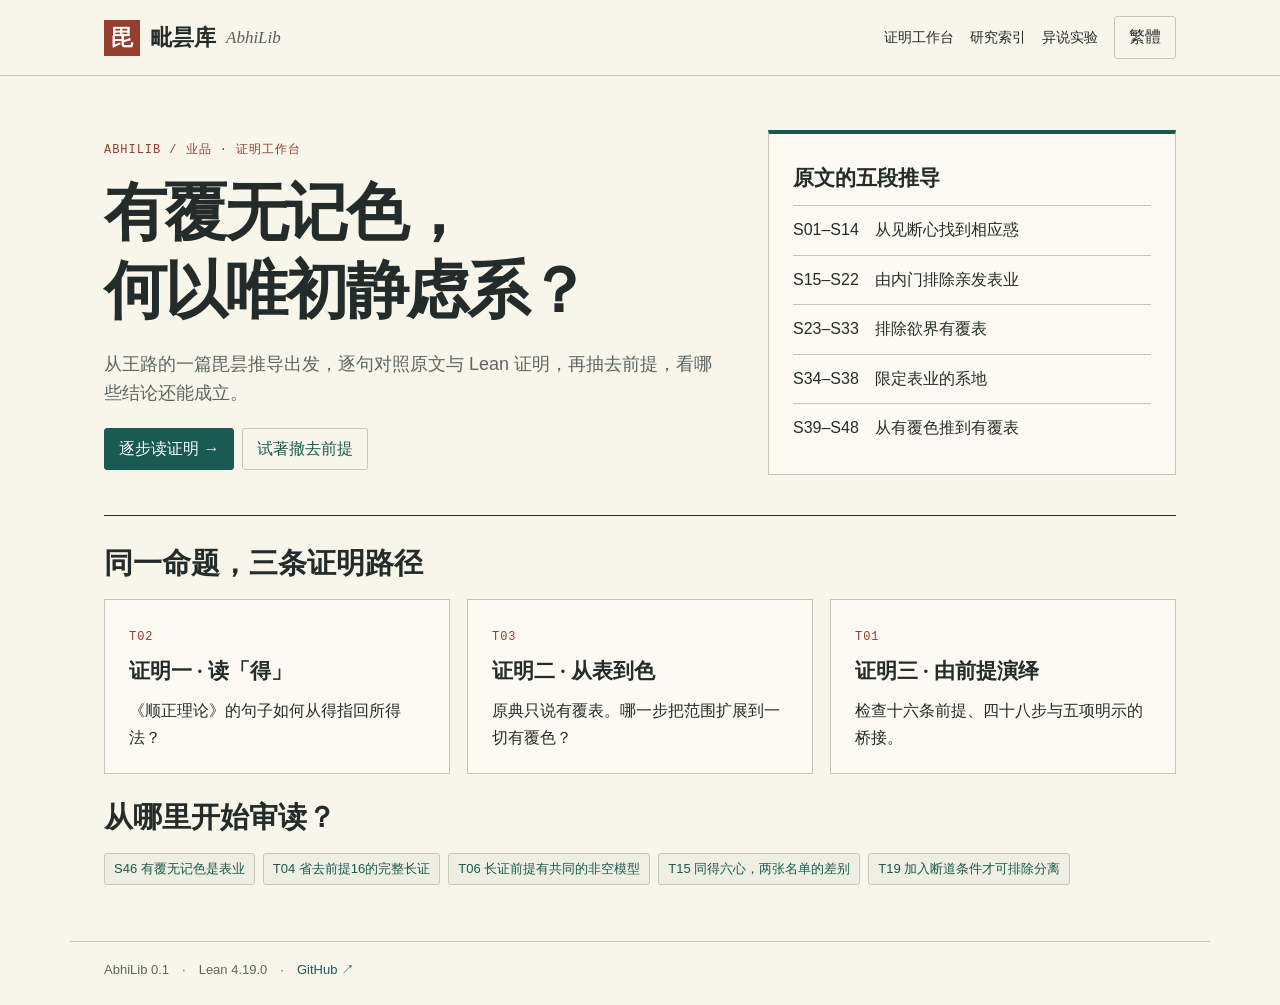
==== docs/index.html @ 660cce5f "发布毗昙库研究工作台、依赖审计与可复现的反模型实验" ====
<!DOCTYPE html><html lang="zh-Hans"><head><meta charset="utf-8"><meta name="viewport" content="width=device-width,initial-scale=1"><meta name="theme-color" content="#f9f6ed"><title>毗昙库 AbhiLib · 证明工作台</title>
<style>
:root{--paper:#f8f5eb;--ink:#242c2b;--muted:#5c6662;--line:#c8c6b9;--red:#963d2d;--teal:#195b52;--serif:"Noto Serif CJK SC","Songti SC","STSong",Georgia,serif;--sans:"Instrument Sans",-apple-system,"Noto Sans CJK SC","Microsoft YaHei",sans-serif}*{box-sizing:border-box}body{margin:0;background:var(--paper);color:var(--ink);font:16px/1.65 var(--sans)}header{border-bottom:1px solid var(--line)}.bar,main,footer{max-width:1140px;margin:auto;padding:0 34px}.bar{display:flex;align-items:center;gap:22px;min-height:75px}.brand{display:flex;align-items:center;gap:10px;font:bold 22px var(--serif);color:var(--ink)}.seal{display:grid;place-items:center;background:var(--red);color:#fff;padding:3px 7px;font-family:var(--serif)}.latin{font:italic 17px Georgia;color:#57615b}.nav{margin-left:auto;display:flex;gap:16px;align-items:center}.nav a{font-size:14px;color:var(--ink)}a{color:var(--teal);text-decoration:none}a:hover{text-decoration:underline;text-underline-offset:3px}button,select,input{font:inherit;color:var(--ink)}button,select{cursor:pointer}button,.btn{background:transparent;border:1px solid var(--line);border-radius:3px;padding:7px 14px}.btn{display:inline-block;text-decoration:none}.primary{background:var(--teal);color:white;border-color:var(--teal)}:focus-visible{outline:3px solid #b57944;outline-offset:3px}main{padding-top:38px;padding-bottom:56px;min-height:74vh}.hero{display:grid;grid-template-columns:1.2fr .8fr;gap:52px;align-items:center;padding:16px 0 40px}.kicker,.num{font:12px/1.5 ui-monospace,monospace;letter-spacing:.08em;color:var(--red)}h1,h2,h3,blockquote{font-family:var(--serif)}h1{font-size:clamp(35px,4.9vw,63px);line-height:1.23;margin:14px 0 20px;letter-spacing:-.04em}h2{font-size:29px;line-height:1.45;margin:22px 0 15px}h3{font-size:21px;line-height:1.45;margin:7px 0 12px}p{margin:10px 0 19px}.lead{font-size:18px;color:var(--muted);max-width:43em}.actions,.chips{display:flex;flex-wrap:wrap;gap:8px;align-items:center}.plate,.panel{border:1px solid var(--line);padding:22px 24px;background:#fcfaf2}.plate{border-top:4px solid var(--teal)}.plate a,.item{display:block;border-top:1px solid var(--line);padding:11px 0;color:var(--ink)}.plate small,.hint{color:var(--muted)}.band{border-top:1px solid var(--ink);padding-top:4px}.grid{display:grid;grid-template-columns:repeat(3,1fr);gap:17px}.grid .panel{display:block;color:var(--ink)}.grid .panel:hover{border-color:var(--teal)}.layout{display:grid;grid-template-columns:minmax(0,1.8fr) minmax(230px,.8fr);gap:24px}.narrow{max-width:780px}.chip{background:#eeeee2;border:1px solid var(--line);padding:4px 9px;font-size:13px;color:var(--teal);border-radius:3px}.note{border-left:3px solid var(--red);padding:8px 16px;background:#f1ebe0}.list{padding:0}.item strong{margin:0 12px 0 0}.item span{display:inline-block;min-width:55px}.ctrl{padding:9px 12px;background:#fffdf5;border:1px solid var(--line);max-width:100%;border-radius:3px}.lookup{width:min(100%,480px)}.filters{display:flex;gap:9px;flex-wrap:wrap;margin:18px 0}.option{display:block;margin:10px 0}.option input{accent-color:var(--teal);width:18px;height:18px;vertical-align:middle}pre{white-space:pre-wrap;overflow-wrap:anywhere;background:#27342e;color:#f2f0e4;padding:18px;border-radius:4px;font:13px/1.65 ui-monospace,monospace}blockquote{margin:14px 0;font-size:24px}details{margin:14px 0}summary{cursor:pointer;color:var(--teal)}.pager{display:flex;justify-content:space-between;margin-top:20px}.crumb{font-size:14px;color:var(--muted)}.result{background:#e6eee4;border-top:3px solid var(--teal);padding:17px}.bad{background:#f3e5d9;border-color:var(--red)}.scroll{max-height:61vh;overflow:auto}.rowlinks{display:grid;grid-template-columns:repeat(5,1fr);gap:5px}.rowlinks a{text-align:center;padding:3px;border:1px solid var(--line);font:13px/1.8 monospace}.rowlinks a[aria-current]{background:var(--teal);color:white}footer{padding-top:17px;padding-bottom:25px;border-top:1px solid var(--line);font-size:13px;color:var(--muted)}@media(max-width:760px){.bar,main,footer{padding-left:18px;padding-right:18px}.bar{align-items:flex-start;gap:6px;flex-direction:column;padding-top:10px;padding-bottom:8px}.nav{margin:0;width:100%;gap:13px;flex-wrap:wrap}.nav button{padding:2px 6px;font-size:13px}.hero,.layout,.grid{grid-template-columns:1fr;gap:15px}.hero{padding-top:0}.plate,.panel{padding:15px}.hero h1{font-size:40px}main{padding-top:24px}.rowlinks{grid-template-columns:repeat(8,1fr)}}
</style></head><body><header><div class="bar"><a class="brand" href="#home"><span class="seal">毘</span><span id="brand">毗昙库</span><span class="latin">AbhiLib</span></a><nav class="nav" id="nav"></nav></div></header><main id="app"></main><footer id="foot"></footer>
<script>
const DATA={"entries":{"S01":{"id":"S01","title":"所斷有二種：見所斷、修所斷。","group":"steps","refs":["P04"],"note":"模型內以斷類構造及其互斥性給出。","decl":"Article.s01","code":"theorem s01 : P04 := by intro k h; cases k \u003c;> simp_all [IsCut]","src":"https://github.com/wanglu2016/abhilib-gpt/blob/main/AbhiLib/Article.lean#L5","axioms":["propext"],"calls":[],"parameters":["P04"]},"S02":{"id":"S02","title":"唯無漏心非所斷。","group":"steps","refs":["P05"],"note":"取「非所斷心必無漏」這個方向。","decl":"Article.s02","code":"theorem s02 (p : P05 w) : P05 w := p","src":"https://github.com/wanglu2016/abhilib-gpt/blob/main/AbhiLib/Article.lean#L6","axioms":[],"calls":["P05"],"parameters":["P05"]},"S03":{"id":"S03","title":"有漏心是所斷。","group":"steps","refs":["S02"],"note":"此處有漏心以非無漏心表示。","decl":"Article.s03","code":"theorem s03 (p : P05 w) (c : w.Mind) (h : ¬ w.pureMind c) : IsCut (w.mc c) := fun e => h (s02 w p c e)","src":"https://github.com/wanglu2016/abhilib-gpt/blob/main/AbhiLib/Article.lean#L7","axioms":[],"calls":["P05","S02"],"parameters":["P05"]},"S04":{"id":"S04","title":"有漏心或見所斷，或修所斷。","group":"steps","refs":["S01","S03"],"note":"這條支線到此結束。可檢查長證終點的參數。","decl":"Article.s04","code":"theorem s04 (p : P05 w) (c : w.Mind) (h : ¬ w.pureMind c) :\n    w.mc c = .seeing ∨ w.mc c = .cultivation := s01 _ (s03 w p c h)","src":"https://github.com/wanglu2016/abhilib-gpt/blob/main/AbhiLib/Article.lean#L8","axioms":["propext"],"calls":["P05","S01","S03"],"parameters":["P05"]},"S05":{"id":"S05","title":"不染心非見所斷。","group":"steps","refs":["P06"],"note":"","decl":"Article.s05","code":"theorem s05 (p : P06 w) : P06 w := p","src":"https://github.com/wanglu2016/abhilib-gpt/blob/main/AbhiLib/Article.lean#L10","axioms":[],"calls":["P06"],"parameters":["P06"]},"S06":{"id":"S06","title":"見所斷心是染。","group":"steps","refs":["S05"],"note":"","decl":"Article.s06","code":"theorem s06 (p : P06 w) (c : w.Mind) (h : w.mc c = .seeing) : Stain (w.mn c) := by\n  by_cases s : Stain (w.mn c)\n  · exact s\n  · exact False.elim (s05 w p c s h)","src":"https://github.com/wanglu2016/abhilib-gpt/blob/main/AbhiLib/Article.lean#L11","axioms":[],"calls":["P06","S05"],"parameters":["P06"]},"S07":{"id":"S07","title":"心由相應成善染性。","group":"steps","refs":["P07"],"note":"善心與染心分別帶有相應法見證。此證用到染心的一半。","decl":"Article.s07","code":"theorem s07 (p : P07 w) : P07 w := p","src":"https://github.com/wanglu2016/abhilib-gpt/blob/main/AbhiLib/Article.lean#L15","axioms":[],"calls":["P07"],"parameters":["P07"]},"S08":{"id":"S08","title":"見所斷心與惑相應。","group":"steps","refs":["S06","S07"],"note":"","decl":"Article.s08","code":"theorem s08 (p6 : P06 w) (p7 : P07 w) (c : w.Mind) (h : w.mc c = .seeing) :\n    ∃ f, w.assoc c f ∧ w.afflicted f := (s07 w p7).1 c (s06 w p6 c h)","src":"https://github.com/wanglu2016/abhilib-gpt/blob/main/AbhiLib/Article.lean#L16","axioms":[],"calls":["P06","P07","S07","S06"],"parameters":["P06","P07"]},"S09":{"id":"S09","title":"惑是所斷。","group":"steps","refs":["P16"],"note":"","decl":"Article.s09","code":"theorem s09 (p : P16 w) : P16 w := p","src":"https://github.com/wanglu2016/abhilib-gpt/blob/main/AbhiLib/Article.lean#L18","axioms":[],"calls":["P16"],"parameters":["P16"]},"S10":{"id":"S10","title":"惑有兩種：見所斷惑、修所斷惑。","group":"steps","refs":["S01","S09"],"note":"","decl":"Article.s10","code":"theorem s10 (p : P16 w) (f : w.Factor) (a : w.afflicted f) :\n    w.fc f = .seeing ∨ w.fc f = .cultivation := s01 _ (s09 w p f a)","src":"https://github.com/wanglu2016/abhilib-gpt/blob/main/AbhiLib/Article.lean#L19","axioms":["propext"],"calls":["P16","S01","S09"],"parameters":["P16"]},"S11":{"id":"S11","title":"修所斷惑相應心是修所斷心。","group":"steps","refs":["P03"],"note":"","decl":"Article.s11","code":"theorem s11 (p : P03 w) (c : w.Mind) (f : w.Factor) (a : w.assoc c f) (h : w.fc f = .cultivation) :\n    w.mc c = .cultivation := (p c f a).2.trans h","src":"https://github.com/wanglu2016/abhilib-gpt/blob/main/AbhiLib/Article.lean#L21","axioms":[],"calls":["P03"],"parameters":["P03"]},"S12":{"id":"S12","title":"見所斷心不是修所斷心。","group":"steps","refs":["S01"],"note":"見、修在斷類中互斥。","decl":"Article.s12","code":"theorem s12 (k : Cut) (h : k = .seeing) : k ≠ .cultivation := by simp [h]","src":"https://github.com/wanglu2016/abhilib-gpt/blob/main/AbhiLib/Article.lean#L23","axioms":["propext"],"calls":[],"parameters":[]},"S13":{"id":"S13","title":"見所斷心不與修所斷惑相應。","group":"steps","refs":["S11","S12"],"note":"","decl":"Article.s13","code":"theorem s13 (p : P03 w) (c : w.Mind) (f : w.Factor) (h : w.mc c = .seeing) (r : w.fc f = .cultivation) :\n    ¬ w.assoc c f := fun a => s12 _ h (s11 w p c f a r)","src":"https://github.com/wanglu2016/abhilib-gpt/blob/main/AbhiLib/Article.lean#L24","axioms":["propext"],"calls":["P03","S12","S11"],"parameters":["P03"]},"S14":{"id":"S14","title":"見所斷心與見所斷惑相應。","group":"steps","refs":["S08","S10","S13"],"note":"另一條證明可直接用前提3將心的斷類移給第8步取得的相應惑。參見 T05。","decl":"Article.s14","code":"theorem s14 (p3 : P03 w) (p6 : P06 w) (p7 : P07 w) (p16 : P16 w) : HasSeeing w := by\n  intro c h\n  obtain ⟨f,a,o⟩ := s08 w p6 p7 c h\n  exact ⟨f,a,o,(s10 w p16 f o).resolve_right (fun r => s13 w p3 c f h r a)⟩","src":"https://github.com/wanglu2016/abhilib-gpt/blob/main/AbhiLib/Article.lean#L27","axioms":["propext"],"calls":["P03","P06","P07","P16","S08","S10","S13"],"parameters":["P03","P06","P07","P16"]},"S15":{"id":"S15","title":"見所斷惑唯內門轉。","group":"steps","refs":["P01"],"note":"","decl":"Article.s15","code":"theorem s15 (p : P01 w) : P01 w := p","src":"https://github.com/wanglu2016/abhilib-gpt/blob/main/AbhiLib/Article.lean#L31","axioms":[],"calls":["P01"],"parameters":["P01"]},"S16":{"id":"S16","title":"見所斷心與見所斷惑相應。","group":"steps","refs":["S14"],"note":"重取第14步的結果。實際傳參見長證終點 T01。","decl":"Article.s16","code":"theorem s16 (h : HasSeeing w) : HasSeeing w := h","src":"https://github.com/wanglu2016/abhilib-gpt/blob/main/AbhiLib/Article.lean#L32","axioms":[],"calls":[],"parameters":[]},"S17":{"id":"S17","title":"相應法同所緣。","group":"steps","refs":["P03"],"note":"","decl":"Article.s17","code":"theorem s17 (p : P03 w) (c : w.Mind) (f : w.Factor) (a : w.assoc c f) : w.mo c = w.fo f := (p c f a).1","src":"https://github.com/wanglu2016/abhilib-gpt/blob/main/AbhiLib/Article.lean#L33","axioms":[],"calls":["P03"],"parameters":["P03"]},"S18":{"id":"S18","title":"見所斷心唯緣內門。","group":"steps","refs":["S15","S16","S17"],"note":"透過共同所緣的門向得到心的門向。","decl":"Article.s18","code":"theorem s18 (p1 : P01 w) (p3 : P03 w) (seen : HasSeeing w) (c : w.Mind) (h : w.mc c = .seeing) :\n    w.door (w.mo c) = .inner := by\n  obtain ⟨f,a,o,cut⟩ := s16 w seen c h\n  rw [s17 w p3 c f a]; exact s15 w p1 f o cut","src":"https://github.com/wanglu2016/abhilib-gpt/blob/main/AbhiLib/Article.lean#L34","axioms":[],"calls":["P01","P03","S16","S17","S15"],"parameters":["P01","P03"]},"S19":{"id":"S19","title":"見所斷心唯內門轉。","group":"steps","refs":["S18"],"note":"內門轉在此局部模型由所緣的門向定義。","decl":"Article.s19","code":"theorem s19 (p1 : P01 w) (p3 : P03 w) (seen : HasSeeing w) (c : w.Mind) (h : w.mc c = .seeing) :\n    Inward w c := s18 w p1 p3 seen c h","src":"https://github.com/wanglu2016/abhilib-gpt/blob/main/AbhiLib/Article.lean#L38","axioms":[],"calls":["P01","P03","S18"],"parameters":["P01","P03"]},"S20":{"id":"S20","title":"唯外門轉心能發表業。","group":"steps","refs":["P08"],"note":"","decl":"Article.s20","code":"theorem s20 (p : P08 w) : P08 w := p","src":"https://github.com/wanglu2016/abhilib-gpt/blob/main/AbhiLib/Article.lean#L40","axioms":[],"calls":["P08"],"parameters":["P08"]},"S21":{"id":"S21","title":"內門轉心不能發表業。","group":"steps","refs":["S20"],"note":"","decl":"Article.s21","code":"theorem s21 (p : P08 w) (c : w.Mind) (h : Inward w c) : ¬ CanStart w c :=\n  fun a => Door.noConfusion (h.symm.trans (s20 w p c a))","src":"https://github.com/wanglu2016/abhilib-gpt/blob/main/AbhiLib/Article.lean#L41","axioms":[],"calls":["P08","S20"],"parameters":["P08"]},"S22":{"id":"S22","title":"見所斷心不能發表業。","group":"steps","refs":["S19","S21"],"note":"此處限定親發表業的轉心。《俱舍》長行亦容見所斷識作較遠因等起。","decl":"Article.s22","code":"theorem s22 (p1 : P01 w) (p3 : P03 w) (p8 : P08 w) (seen : HasSeeing w) (c : w.Mind)\n    (h : w.mc c = .seeing) : ¬ CanStart w c := s21 w p8 c (s19 w p1 p3 seen c h)","src":"https://github.com/wanglu2016/abhilib-gpt/blob/main/AbhiLib/Article.lean#L43","axioms":[],"calls":["P01","P03","P08","S21","S19"],"parameters":["P01","P03","P08"]},"S23":{"id":"S23","title":"欲界惑唯身見、邊見及彼俱癡有覆無記。","group":"steps","refs":["P09"],"note":"","decl":"Article.s23","code":"theorem s23 (p : P09 w) : P09 w := p","src":"https://github.com/wanglu2016/abhilib-gpt/blob/main/AbhiLib/Article.lean#L45","axioms":[],"calls":["P09"],"parameters":["P09"]},"S24":{"id":"S24","title":"欲界有覆無記心或身見相應，或邊見相應。","group":"steps","refs":["S07","S23"],"note":"從心移到相應惑使用 B01。「彼俱癡」保留與二見同聚的見證。","decl":"Article.s24","code":"theorem s24 (p7 : P07 w) (p9 : P09 w) (b : B01 w) (c : w.Mind) (d : w.mg c = .desire)\n    (n : w.mn c = .covered) : WithView w c := by\n  obtain ⟨f,a,o⟩ := (s07 w p7).1 c (Or.inr n)\n  obtain ⟨fg,fn⟩ := b c f a o\n  rcases s23 w p9 f o (fg.trans d) (fn.trans n) with view | ignorance\n  · exact ⟨f,a,view⟩\n  · exact ignorance.2 c a","src":"https://github.com/wanglu2016/abhilib-gpt/blob/main/AbhiLib/Article.lean#L46","axioms":[],"calls":["P07","P09","B01","S07","S23"],"parameters":["P07","P09","B01"]},"S25":{"id":"S25","title":"身見、邊見皆見所斷。","group":"steps","refs":["P02"],"note":"","decl":"Article.s25","code":"theorem s25 (p : P02 w) (f : w.Factor) (h : TwoViews (w.kind f)) : w.fc f = .seeing := p f (Or.inl h)","src":"https://github.com/wanglu2016/abhilib-gpt/blob/main/AbhiLib/Article.lean#L53","axioms":[],"calls":["P02"],"parameters":["P02"]},"S26":{"id":"S26","title":"欲界有覆無記心是見所斷。","group":"steps","refs":["S24","S25"],"note":"從見的斷類轉回心，還用到 P03 的同所斷。","decl":"Article.s26","code":"theorem s26 (p2 : P02 w) (p3 : P03 w) (p7 : P07 w) (p9 : P09 w) (b : B01 w)\n    (c : w.Mind) (d : w.mg c = .desire) (n : w.mn c = .covered) : w.mc c = .seeing := by\n  obtain ⟨f,a,view⟩ := s24 w p7 p9 b c d n\n  exact (p3 c f a).2.trans (s25 w p2 f view)","src":"https://github.com/wanglu2016/abhilib-gpt/blob/main/AbhiLib/Article.lean#L54","axioms":[],"calls":["P02","P03","P07","P09","B01","S24","S25"],"parameters":["P02","P03","P07","P09","B01"]},"S27":{"id":"S27","title":"欲界有覆無記心不能發表業。","group":"steps","refs":["S22","S26"],"note":"","decl":"Article.s27","code":"theorem s27 (seen : ∀ c, w.mg c = .desire → w.mn c = .covered → w.mc c = .seeing)\n    (block : ∀ c, w.mc c = .seeing → ¬ CanStart w c) : Block w := fun c d n => block c (seen c d n)","src":"https://github.com/wanglu2016/abhilib-gpt/blob/main/AbhiLib/Article.lean#L59","axioms":[],"calls":[],"parameters":[]},"S28":{"id":"S28","title":"欲界表業不是有覆無記心所發。","group":"steps","refs":["S27"],"note":"從表業之地回到親發心之地，使用 B03。","decl":"Article.s28","code":"theorem s28 (block : Block w) (b : B03 w) (x : Rupa) (m : Manifest x) (d : x.ground = .desire)\n    (c : w.Mind) (n : w.mn c = .covered) : ¬ w.starts c x :=\n  fun h => block c ((b c x m h).trans d) n ⟨x,m,h⟩","src":"https://github.com/wanglu2016/abhilib-gpt/blob/main/AbhiLib/Article.lean#L61","axioms":[],"calls":["B03"],"parameters":["B03"]},"S29":{"id":"S29","title":"色由等起成善染性。","group":"steps","refs":["P10"],"note":"","decl":"Article.s29","code":"theorem s29 (p : P10 w) (x : Rupa) (a : w.admitted x) (n : GoodOrStained x.nature) : Dyed w x := (p x a n).1","src":"https://github.com/wanglu2016/abhilib-gpt/blob/main/AbhiLib/Article.lean#L64","axioms":[],"calls":["P10"],"parameters":["P10"]},"S30":{"id":"S30","title":"表業是色。","group":"steps","refs":["P11"],"note":"表色是色法的一個子類型。Lean 將此步編為有類型的投影。","decl":"Article.s30","code":"def s30 (x : {r : Rupa // Manifest r}) : Rupa := x.val","src":"https://github.com/wanglu2016/abhilib-gpt/blob/main/AbhiLib/Article.lean#L65","axioms":[],"calls":[],"parameters":[]},"S31":{"id":"S31","title":"表業由等起成善染性。","group":"steps","refs":["S29","S30"],"note":"","decl":"Article.s31","code":"theorem s31 (p : P10 w) (x : {r : Rupa // Manifest r}) (a : w.admitted x.val)\n    (n : GoodOrStained x.val.nature) : Dyed w x.val := s29 w p (s30 x) a n","src":"https://github.com/wanglu2016/abhilib-gpt/blob/main/AbhiLib/Article.lean#L66","axioms":[],"calls":["P10","S29","S30"],"parameters":["P10"]},"S32":{"id":"S32","title":"欲界表業不是有覆無記。","group":"steps","refs":["S28","S31"],"note":"僅知同為染，仍有不善與有覆兩種可能。B02 補足親發心與表業的細分性。","decl":"Article.s32","code":"theorem s32 (block : Block w) (b2 : B02 w) (b3 : B03 w) (p : P10 w) (x : Rupa)\n    (a : w.admitted x) (m : Manifest x) (d : x.ground = .desire) : ¬ Covered x := by\n  intro cov\n  obtain ⟨c,h,agree⟩ := s31 w p ⟨x,m⟩ a (Or.inr (Or.inr cov))\n  rcases agree with good | stained\n  · exact Nature.noConfusion (good.1.symm.trans cov)\n  · exact s28 w block b3 x m d c (b2 c x m h cov stained.2) h","src":"https://github.com/wanglu2016/abhilib-gpt/blob/main/AbhiLib/Article.lean#L68","axioms":[],"calls":["B02","B03","P10","S31","S28"],"parameters":["B02","B03","P10"]},"S33":{"id":"S33","title":"欲界沒有有覆無記表業。","group":"steps","refs":["S32"],"note":"","decl":"Article.s33","code":"theorem s33 (block : Block w) (b2 : B02 w) (b3 : B03 w) (p : P10 w) (x : Rupa)\n    (a : w.admitted x) (m : Manifest x) (cov : Covered x) : x.ground ≠ .desire :=\n  fun d => s32 w block b2 b3 p x a m d cov","src":"https://github.com/wanglu2016/abhilib-gpt/blob/main/AbhiLib/Article.lean#L75","axioms":[],"calls":["B02","B03","P10","S32"],"parameters":["B02","B03","P10"]},"S34":{"id":"S34","title":"唯有伺心能發表業。","group":"steps","refs":["P08","P12"],"note":"","decl":"Article.s34","code":"theorem s34 (p8 : P08 w) (p12 : P12 w) (c : w.Mind) (a : CanStart w c) : w.vicara c := p12 c (p8 c a)","src":"https://github.com/wanglu2016/abhilib-gpt/blob/main/AbhiLib/Article.lean#L78","axioms":[],"calls":["P08","P12"],"parameters":["P08","P12"]},"S35":{"id":"S35","title":"第二靜慮以上都無尋、伺。","group":"steps","refs":["P13"],"note":"","decl":"Article.s35","code":"theorem s35 (p : P13 w) : P13 w := p","src":"https://github.com/wanglu2016/abhilib-gpt/blob/main/AbhiLib/Article.lean#L79","axioms":[],"calls":["P13"],"parameters":["P13"]},"S36":{"id":"S36","title":"第二靜慮以上都無表業。","group":"steps","refs":["S34","S35"],"note":"由心及表要用 B03 同地、B04 有直接發心。","decl":"Article.s36","code":"theorem s36 (p8 : P08 w) (p12 : P12 w) (p13 : P13 w) (b3 : B03 w) (b4 : B04 w)\n    (x : Rupa) (a : w.admitted x) (upper : AboveFirst x.ground) : ¬ Manifest x := by\n  intro m\n  obtain ⟨c,h⟩ := b4 x a m\n  have loc := b3 c x m h\n  exact (s35 w p13 c (loc.symm ▸ upper)).2 (s34 w p8 p12 c ⟨x,m,h⟩)","src":"https://github.com/wanglu2016/abhilib-gpt/blob/main/AbhiLib/Article.lean#L80","axioms":[],"calls":["P08","P12","P13","B03","B04","S35","S34"],"parameters":["P08","P12","P13","B03","B04"]},"S37":{"id":"S37","title":"表業唯欲界、初靜慮繫。","group":"steps","refs":["S36"],"note":"地的分類留有「不繫」；此處用 B05 排除。","decl":"Article.s37","code":"theorem s37 (x : Rupa) (noUpper : AboveFirst x.ground → ¬ Manifest x) (bound : B05 w)\n    (a : w.admitted x) (m : Manifest x) : Low x.ground := by\n  by_cases l : Low x.ground\n  · exact l\n  · exact False.elim (noUpper ⟨l,bound x a m⟩ m)","src":"https://github.com/wanglu2016/abhilib-gpt/blob/main/AbhiLib/Article.lean#L86","axioms":[],"calls":["B05"],"parameters":["B05"]},"S38":{"id":"S38","title":"有覆無記表業唯初靜慮繫。","group":"steps","refs":["S33","S37"],"note":"Lean 抽出排除欲界這一步。其「有覆」與「表」條件由組合定理 assemble 傳入。","decl":"Article.s38","code":"theorem s38 (x : Rupa) (noDesire : x.ground ≠ .desire) (l : Low x.ground) : x.ground = .first :=\n  l.resolve_left noDesire","src":"https://github.com/wanglu2016/abhilib-gpt/blob/main/AbhiLib/Article.lean#L91","axioms":[],"calls":[],"parameters":[]},"S39":{"id":"S39","title":"染色是由等起而成。","group":"steps","refs":["P10"],"note":"","decl":"Article.s39","code":"theorem s39 (p : P10 w) (x : Rupa) (a : w.admitted x) (s : Stain x.nature) : Dyed w x := (p x a (Or.inr s)).1","src":"https://github.com/wanglu2016/abhilib-gpt/blob/main/AbhiLib/Article.lean#L93","axioms":[],"calls":["P10"],"parameters":["P10"]},"S40":{"id":"S40","title":"有覆無記是染。","group":"steps","refs":["P14"],"note":"","decl":"Article.s40","code":"theorem s40 (x : Rupa) (c : Covered x) : Stain x.nature := Or.inr c","src":"https://github.com/wanglu2016/abhilib-gpt/blob/main/AbhiLib/Article.lean#L94","axioms":[],"calls":[],"parameters":[]},"S41":{"id":"S41","title":"有覆無記色是由等起而成。","group":"steps","refs":["S39","S40"],"note":"原文演示的支線，長證終點另由第45步收束。","decl":"Article.s41","code":"theorem s41 (p : P10 w) (x : Rupa) (a : w.admitted x) (c : Covered x) : Dyed w x := s39 w p x a (s40 x c)","src":"https://github.com/wanglu2016/abhilib-gpt/blob/main/AbhiLib/Article.lean#L95","axioms":[],"calls":["P10","S39","S40"],"parameters":["P10"]},"S42":{"id":"S42","title":"無表色沒有無記性。","group":"steps","refs":["P15"],"note":"","decl":"Article.s42","code":"theorem s42 (p : P15 w) (x : Rupa) (a : w.admitted x) (u : x.form = .unmanifest) : ¬ Neutral x.nature := p x a u","src":"https://github.com/wanglu2016/abhilib-gpt/blob/main/AbhiLib/Article.lean#L96","axioms":[],"calls":["P15"],"parameters":["P15"]},"S43":{"id":"S43","title":"有覆無記色不是無表色。","group":"steps","refs":["S42"],"note":"","decl":"Article.s43","code":"theorem s43 (p : P15 w) (x : Rupa) (a : w.admitted x) (c : Covered x) : x.form ≠ .unmanifest :=\n  fun u => s42 w p x a u (Or.inl c)","src":"https://github.com/wanglu2016/abhilib-gpt/blob/main/AbhiLib/Article.lean#L97","axioms":[],"calls":["P15","S42"],"parameters":["P15"]},"S44":{"id":"S44","title":"色中唯業有善染性。","group":"steps","refs":["P10"],"note":"","decl":"Article.s44","code":"theorem s44 (p : P10 w) (x : Rupa) (a : w.admitted x) (n : GoodOrStained x.nature) : ColorKarma x := (p x a n).2","src":"https://github.com/wanglu2016/abhilib-gpt/blob/main/AbhiLib/Article.lean#L99","axioms":[],"calls":["P10"],"parameters":["P10"]},"S45":{"id":"S45","title":"有覆無記色是業。","group":"steps","refs":["P14","S44"],"note":"","decl":"Article.s45","code":"theorem s45 (p : P10 w) (x : Rupa) (a : w.admitted x) (c : Covered x) : ColorKarma x :=\n  s44 w p x a (Or.inr (s40 x c))","src":"https://github.com/wanglu2016/abhilib-gpt/blob/main/AbhiLib/Article.lean#L100","axioms":[],"calls":["P10","S44","S40"],"parameters":["P10"]},"S46":{"id":"S46","title":"有覆無記色是表業。","group":"steps","refs":["P11","S43"],"note":"此處還須第45步。先確定所論色是業，第11前提的二分才適用。","decl":"Article.s46","code":"theorem s46 (x : Rupa) (k : ColorKarma x) (h : x.form ≠ .unmanifest) : Manifest x := k.resolve_right h","src":"https://github.com/wanglu2016/abhilib-gpt/blob/main/AbhiLib/Article.lean#L102","axioms":[],"calls":[],"parameters":[]},"S47":{"id":"S47","title":"有覆無記色是有覆無記表業。","group":"steps","refs":["S46"],"note":"","decl":"Article.s47","code":"theorem s47 (x : Rupa) (c : Covered x) (m : Manifest x) : Covered x ∧ Manifest x := ⟨c,m⟩","src":"https://github.com/wanglu2016/abhilib-gpt/blob/main/AbhiLib/Article.lean#L103","axioms":[],"calls":[],"parameters":[]},"S48":{"id":"S48","title":"有覆無記色唯初靜慮繫。","group":"steps","refs":["S38","S47"],"note":"全稱範圍命題。存在見證在 T06 另行給出。","decl":"Article.s48","code":"theorem s48 (x : Rupa) (h : Covered x → Manifest x → x.ground = .first)\n    (cm : Covered x ∧ Manifest x) : x.ground = .first := h cm.1 cm.2","src":"https://github.com/wanglu2016/abhilib-gpt/blob/main/AbhiLib/Article.lean#L104","axioms":[],"calls":[],"parameters":[]},"P01":{"id":"P01","title":"見所斷惑唯內門轉。","group":"premises","decl":"P01","verse":"見斷識唯轉","refs":["R10"],"code":"def P01 := ∀ f, w.afflicted f → w.fc f = .seeing → w.door (w.fo f) = .inner","src":"https://github.com/wanglu2016/abhilib-gpt/blob/main/AbhiLib/Core.lean#L62","axioms":[],"calls":[],"parameters":[]},"P02":{"id":"P02","title":"身見、邊見、邪見、見取、戒禁取唯見所斷。","group":"premises","decl":"P02","verse":"六由見異十／欲見苦等斷","refs":["R10"],"code":"def P02 := ∀ f, FiveViews (w.kind f) → w.fc f = .seeing","src":"https://github.com/wanglu2016/abhilib-gpt/blob/main/AbhiLib/Core.lean#L63","axioms":[],"calls":[],"parameters":[]},"P03":{"id":"P03","title":"相應法同所緣、同所斷非所斷。","group":"premises","decl":"P03","verse":"相應義有五／由時果善等／心心所同依","refs":["R10"],"code":"def P03 := ∀ c f, w.assoc c f → w.mo c = w.fo f ∧ w.mc c = w.fc f","src":"https://github.com/wanglu2016/abhilib-gpt/blob/main/AbhiLib/Core.lean#L64","axioms":[],"calls":[],"parameters":[]},"P04":{"id":"P04","title":"所斷有二種：見所斷、修所斷。","group":"premises","decl":"P04","verse":"餘通見修斷","refs":["R10"],"code":"def P04 := ∀ k : Cut, IsCut k → k = .seeing ∨ k = .cultivation","src":"https://github.com/wanglu2016/abhilib-gpt/blob/main/AbhiLib/Core.lean#L65","axioms":[],"calls":[],"parameters":[]},"P05":{"id":"P05","title":"唯無漏心非所斷。","group":"premises","decl":"P05","verse":"後三界通三／無攝有違故","refs":["R10"],"code":"def P05 := ∀ c, w.mc c = .neither → w.pureMind c","src":"https://github.com/wanglu2016/abhilib-gpt/blob/main/AbhiLib/Core.lean#L66","axioms":[],"calls":[],"parameters":[]},"P06":{"id":"P06","title":"不染心非見所斷。","group":"premises","decl":"P06","verse":"不染非六生","refs":["R10"],"code":"def P06 := ∀ c, ¬ Stain (w.mn c) → w.mc c ≠ .seeing","src":"https://github.com/wanglu2016/abhilib-gpt/blob/main/AbhiLib/Core.lean#L67","axioms":[],"calls":[],"parameters":[]},"P07":{"id":"P07","title":"心由相應成善染性。","group":"premises","decl":"P07","verse":"相應彼相應","refs":["R10"],"code":"def P07 := (∀ c, Stain (w.mn c) → ∃ f, w.assoc c f ∧ w.afflicted f) ∧\n  (∀ c, w.mn c = .good → ∃ f, w.assoc c f ∧ w.fnat f = .good)","src":"https://github.com/wanglu2016/abhilib-gpt/blob/main/AbhiLib/Core.lean#L68","axioms":[],"calls":[],"parameters":[]},"P08":{"id":"P08","title":"唯外門轉心能發表業。","group":"premises","decl":"P08","verse":"五識唯尋伺","refs":["R10"],"code":"def P08 := ∀ c, CanStart w c → Outward w c","src":"https://github.com/wanglu2016/abhilib-gpt/blob/main/AbhiLib/Core.lean#L70","axioms":[],"calls":[],"parameters":[]},"P09":{"id":"P09","title":"欲界惑唯身見、邊見及彼俱癡是有覆無記性。","group":"premises","decl":"P09","verse":"及欲身邊見","refs":["R10"],"code":"def P09 := ∀ f, w.afflicted f → w.fg f = .desire → w.fnat f = .covered →\n  TwoViews (w.kind f) ∨ WithIgnorance w f","src":"https://github.com/wanglu2016/abhilib-gpt/blob/main/AbhiLib/Core.lean#L71","axioms":[],"calls":[],"parameters":[]},"P10":{"id":"P10","title":"色由等起成善染性，所成善染色是業。","group":"premises","decl":"P10","verse":"此除色聲八／等起色業等","refs":["R10"],"code":"def P10 := ∀ x, w.admitted x → GoodOrStained x.nature → Dyed w x ∧ ColorKarma x","src":"https://github.com/wanglu2016/abhilib-gpt/blob/main/AbhiLib/Core.lean#L73","axioms":[],"calls":[],"parameters":[]},"P11":{"id":"P11","title":"色業分為表、無表二種；表業是表色、無表業是無表色。","group":"premises","decl":"P11","verse":"俱表無表性／五境及無表","refs":["R10"],"code":"def P11 := ∀ x, ColorKarma x ↔ Manifest x ∨ x.form = .unmanifest","src":"https://github.com/wanglu2016/abhilib-gpt/blob/main/AbhiLib/Core.lean#L74","axioms":[],"calls":[],"parameters":[]},"P12":{"id":"P12","title":"外門轉心必有伺。","group":"premises","decl":"P12","verse":"表唯有伺二","refs":["R10"],"code":"def P12 := ∀ c, Outward w c → w.vicara c","src":"https://github.com/wanglu2016/abhilib-gpt/blob/main/AbhiLib/Core.lean#L75","axioms":[],"calls":[],"parameters":[]},"P13":{"id":"P13","title":"二定以上都無尋、伺。","group":"premises","decl":"P13","verse":"上兼除伺等／中唯伺上無","refs":["R10"],"code":"def P13 := ∀ c, AboveFirst (w.mg c) → ¬ w.vitarka c ∧ ¬ w.vicara c","src":"https://github.com/wanglu2016/abhilib-gpt/blob/main/AbhiLib/Core.lean#L76","axioms":[],"calls":[],"parameters":[]},"P14":{"id":"P14","title":"不善、有覆無記是染。","group":"premises","decl":"P14","verse":"善惡覆無覆／染有罪覆劣","refs":["R10"],"code":"def P14 := ∀ n : Nature, n = .bad ∨ n = .covered → Stain n","src":"https://github.com/wanglu2016/abhilib-gpt/blob/main/AbhiLib/Core.lean#L77","axioms":[],"calls":[],"parameters":[]},"P15":{"id":"P15","title":"無表色是有記性。","group":"premises","decl":"P15","verse":"隨流淨不淨／無表記餘三","refs":["R10"],"code":"def P15 := ∀ x, w.admitted x → x.form = .unmanifest → ¬ Neutral x.nature","src":"https://github.com/wanglu2016/abhilib-gpt/blob/main/AbhiLib/Core.lean#L78","axioms":[],"calls":[],"parameters":[]},"P16":{"id":"P16","title":"惑是所斷。","group":"premises","decl":"P16","verse":"忍所害隨眠／已說煩惱斷","refs":["R10"],"code":"def P16 := ∀ f, w.afflicted f → IsCut (w.fc f)","src":"https://github.com/wanglu2016/abhilib-gpt/blob/main/AbhiLib/Core.lean#L79","axioms":[],"calls":[],"parameters":[]},"B01":{"id":"B01","title":"相應惑與心同繫地、同四分性。","group":"bridges","decl":"B01","refs":["S24"],"code":"def B01 := ∀ c f, w.assoc c f → w.afflicted f → w.fg f = w.mg c ∧ w.fnat f = w.mn c","src":"https://github.com/wanglu2016/abhilib-gpt/blob/main/AbhiLib/Core.lean#L82","axioms":[],"calls":[],"parameters":[]},"B02":{"id":"B02","title":"親發有覆表的染心具有有覆無記性。","group":"bridges","decl":"B02","refs":["S32"],"code":"def B02 := ∀ c x, Manifest x → w.starts c x → Covered x → Stain (w.mn c) → w.mn c = .covered","src":"https://github.com/wanglu2016/abhilib-gpt/blob/main/AbhiLib/Core.lean#L84","axioms":[],"calls":[],"parameters":[]},"B03":{"id":"B03","title":"表業與親發該表的心同繫地。","group":"bridges","decl":"B03","refs":["S28","S36"],"code":"def B03 := ∀ c x, Manifest x → w.starts c x → w.mg c = x.ground","src":"https://github.com/wanglu2016/abhilib-gpt/blob/main/AbhiLib/Core.lean#L86","axioms":[],"calls":[],"parameters":[]},"B04":{"id":"B04","title":"每一容許的表業都有直接發心。","group":"bridges","decl":"B04","refs":["S36"],"code":"def B04 := ∀ x, w.admitted x → Manifest x → ∃ c, w.starts c x","src":"https://github.com/wanglu2016/abhilib-gpt/blob/main/AbhiLib/Core.lean#L88","axioms":[],"calls":[],"parameters":[]},"B05":{"id":"B05","title":"表業皆有繫地，排除不繫。","group":"bridges","decl":"B05","refs":["S37"],"code":"def B05 := ∀ x, w.admitted x → Manifest x → x.ground ≠ .unbound","src":"https://github.com/wanglu2016/abhilib-gpt/blob/main/AbhiLib/Core.lean#L90","axioms":[],"calls":[],"parameters":[]},"T01":{"id":"T01","title":"有覆無記色唯初靜慮繫","group":"entries","decl":"Article.articleOnlyFirst","note":"依文章五段接合。P04、P11、P14 由分類定義承擔，P05 只進入第2至4步支線。參數中保留十二個原文前提和五項橋接。","refs":["R01","R02","R03"],"code":"theorem articleOnlyFirst (p1 : P01 w) (p2 : P02 w) (p3 : P03 w) (p6 : P06 w) (p7 : P07 w)\n    (p8 : P08 w) (p9 : P09 w) (p10 : P10 w) (p12 : P12 w) (p13 : P13 w) (p15 : P15 w)\n    (p16 : P16 w) (b1 : B01 w) (b2 : B02 w) (b3 : B03 w) (b4 : B04 w) (b5 : B05 w)\n    (x : Rupa) (a : w.admitted x) (c : Covered x) : x.ground = .first :=\n  assemble w p1 p2 p3 p7 p8 p9 p10 p12 p13 p15 b1 b2 b3 b4 b5 (s14 w p3 p6 p7 p16) x a c","src":"https://github.com/wanglu2016/abhilib-gpt/blob/main/AbhiLib/Article.lean#L117","axioms":["propext"],"calls":["P01","P02","P03","P06","P07","P08","P09","P10","P12","P13","P15","P16","B01","B02","B03","B04","B05","T24","S14"],"parameters":["P01","P02","P03","P06","P07","P08","P09","P10","P12","P13","P15","P16","B01","B02","B03","B04","B05"]},"T02":{"id":"T02","title":"從「得」到所得法","group":"entries","decl":"Experiments.viaAcquisition","note":"《正理》卷十二直接提到初靜慮染身語表業之得。模型分開記錄每一得的所得法、每一所論色有相應得，以及對文句的逐物解讀。","refs":["R01"],"code":"theorem viaAcquisition {Acq : Type} (obtained : Acq → Rupa) (x : Rupa)\n    (has : Covered x → ∃ d, obtained d = x)\n    (reading : ∀ d, Covered (obtained d) → (obtained d).ground = .first)\n    (c : Covered x) : x.ground = .first := by\n  obtain ⟨d,h⟩ := has c\n  exact h ▸ reading d (h.symm ▸ c)","src":"https://github.com/wanglu2016/abhilib-gpt/blob/main/AbhiLib/Experiments.lean#L42","axioms":[],"calls":[],"parameters":[]},"T03":{"id":"T03","title":"從有覆表的繫地推到有覆色","group":"entries","decl":"Experiments.viaManifest","note":"《正理》卷三十六限定有覆表的繫地，另證有覆無記色屬於表。","refs":["R02","R03"],"code":"theorem viaManifest (x : Rupa) (k : K x) (a : A x)\n    (reading : Covered x → Manifest x → x.ground = .first) (c : Covered x) : x.ground = .first :=\n  reading c (coveredManifest x k a c)","src":"https://github.com/wanglu2016/abhilib-gpt/blob/main/AbhiLib/Experiments.lean#L49","axioms":[],"calls":["T07"],"parameters":[]},"T04":{"id":"T04","title":"省去前提16的完整長證","group":"entries","decl":"Article.withoutP16","note":"其餘前提、五項橋接與目標相同。比較 T01 與本條的參數可以直接看到差別。","refs":["R03"],"code":"theorem withoutP16 (p1 : P01 w) (p2 : P02 w) (p3 : P03 w) (p6 : P06 w) (p7 : P07 w)\n    (p8 : P08 w) (p9 : P09 w) (p10 : P10 w) (p12 : P12 w) (p13 : P13 w) (p15 : P15 w)\n    (b1 : B01 w) (b2 : B02 w) (b3 : B03 w) (b4 : B04 w) (b5 : B05 w)\n    (x : Rupa) (a : w.admitted x) (c : Covered x) : x.ground = .first :=\n  assemble w p1 p2 p3 p7 p8 p9 p10 p12 p13 p15 b1 b2 b3 b4 b5 (seeingDirect w p3 p6 p7) x a c","src":"https://github.com/wanglu2016/abhilib-gpt/blob/main/AbhiLib/Article.lean#L128","axioms":[],"calls":["P01","P02","P03","P06","P07","P08","P09","P10","P12","P13","P15","B01","B02","B03","B04","B05","T24","T05"],"parameters":["P01","P02","P03","P06","P07","P08","P09","P10","P12","P13","P15","B01","B02","B03","B04","B05"]},"T05":{"id":"T05","title":"由同所斷直接得到見所斷惑","group":"entries","decl":"Article.seeingDirect","note":"用第8步取得相應惑，將心的見所斷性由前提3傳給惑。","refs":["R03"],"code":"theorem seeingDirect (p3 : P03 w) (p6 : P06 w) (p7 : P07 w) : HasSeeing w := by\n  intro c h\n  obtain ⟨f,assoc,aff⟩ := s08 w p6 p7 c h\n  exact ⟨f,assoc,aff,(p3 c f assoc).2.symm.trans h⟩","src":"https://github.com/wanglu2016/abhilib-gpt/blob/main/AbhiLib/Article.lean#L123","axioms":[],"calls":["P03","P06","P07","S08"],"parameters":["P03","P06","P07"]},"T06":{"id":"T06","title":"長證前提有共同的非空模型","group":"entries","decl":"Witness.consistentSample","note":"兩種心聚、一個初定有覆語表同時滿足十六項與五個橋接。這是邏輯上的相容見證。","refs":["R03"],"code":"theorem consistentSample :\n    P01 sample ∧ P02 sample ∧ P03 sample ∧ P04 ∧ P05 sample ∧ P06 sample ∧\n    P07 sample ∧ P08 sample ∧ P09 sample ∧ P10 sample ∧ P11 ∧ P12 sample ∧\n    P13 sample ∧ P14 ∧ P15 sample ∧ P16 sample ∧ B01 sample ∧ B02 sample ∧\n    B03 sample ∧ B04 sample ∧ B05 sample ∧\n    (∃ x, sample.admitted x ∧ Covered x) ∧ (∃ c, sample.mg c = .desire ∧ sample.mn c = .covered) := by\n  simp [P01, P02, P03, P04, P05, P06, P07, P08, P09, P10, P11, P12, P13, P14, P15,\n    P16, B01, B02, B03, B04, B05, CanStart, Inward, Outward, TwoViews, FiveViews, GoodOrStained,\n    Stain, IsCut, Dyed, ColorKarma, AboveFirst, Low, Manifest, Covered, Neutral,\n    sample, specimen, Bool.forall_bool, Bool.exists_bool]\n  constructor\n  · exact Article.s01\n  · intro x _ hx; subst x; rfl","src":"https://github.com/wanglu2016/abhilib-gpt/blob/main/AbhiLib/Witness.lean#L27","axioms":["Quot.sound","propext"],"calls":["P01","P02","P03","P04","P05","P06","P07","P08","P09","P10","P11","P12","P13","P14","P15","P16","B01","B02","B03","B04","B05","S01"],"parameters":["P01","P02","P03","P04","P05","P06","P07","P08","P09","P10","P11","P12","P13","P14","P15","P16","B01","B02","B03","B04","B05"]},"T07":{"id":"T07","title":"有覆無記色是表色","group":"entries","decl":"Experiments.coveredManifest","note":"由染色是業與無表有記排出無表。","refs":["R03"],"code":"theorem coveredManifest (x : Rupa) (k : K x) (a : A x) (c : Covered x) : Manifest x :=\n  (k (Or.inr c)).resolve_right (fun u => a u (Or.inl c))","src":"https://github.com/wanglu2016/abhilib-gpt/blob/main/AbhiLib/Experiments.lean#L12","axioms":[],"calls":[],"parameters":[]},"T08":{"id":"T08","title":"四條局部規則的短證","group":"entries","decl":"Experiments.onlyFirst","note":"採用色業、無表、表的繫地、欲界排除四條規則，單條移除的反例列在實驗室。","refs":["R03"],"code":"theorem onlyFirst (x : Rupa) (k : K x) (a : A x) (g : G x) (d : D x) (c : Covered x) :\n    x.ground = .first := (g (coveredManifest x k a c)).resolve_left (d (coveredManifest x k a c) c)","src":"https://github.com/wanglu2016/abhilib-gpt/blob/main/AbhiLib/Experiments.lean#L15","axioms":[],"calls":["T07"],"parameters":[]},"T09":{"id":"T09","title":"有餘師亦容同一範圍結論","group":"entries","decl":"Experiments.otherFirst","note":"容許上三靜慮無覆表，仍能排除上地有覆表。","refs":["R03"],"code":"theorem otherFirst (x : Rupa) (k : K x) (a : A x) (g : Other x) (d : D x) (c : Covered x) :\n    x.ground = .first := by\n  have m := coveredManifest x k a c\n  rcases g m with low | upper\n  · exact low.resolve_left (d m c)\n  · exact False.elim (Nature.noConfusion (c.symm.trans upper.2))","src":"https://github.com/wanglu2016/abhilib-gpt/blob/main/AbhiLib/Experiments.lean#L18","axioms":[],"calls":["T07"],"parameters":[]},"T10":{"id":"T10","title":"二定無覆語表區別兩說","group":"entries","decl":"Experiments.distinguish","note":"此候選色滿足有餘師的範圍條件，與前說的表業範圍相衝突。","refs":["R03"],"code":"theorem distinguish : ∃ x : Rupa, K x ∧ A x ∧ D x ∧ Other x ∧ ¬ G x := by\n  exact ⟨⟨.speech,.clear,.second⟩, by decide⟩","src":"https://github.com/wanglu2016/abhilib-gpt/blob/main/AbhiLib/Experiments.lean#L25","axioms":[],"calls":[],"parameters":[]},"T11":{"id":"T11","title":"初定繫不足以推出有覆","group":"entries","decl":"Experiments.converseFails","note":"一個初定善語表是逆命題的反例。","refs":["R03"],"code":"theorem converseFails : ∃ x : Rupa, Valid x ∧ x.ground = .first ∧ ¬ Covered x :=\n  ⟨⟨.speech,.good,.first⟩, by decide⟩","src":"https://github.com/wanglu2016/abhilib-gpt/blob/main/AbhiLib/Experiments.lean#L31","axioms":[],"calls":[],"parameters":[]},"T12":{"id":"T12","title":"容許有覆色的局部模型","group":"entries","decl":"Experiments.coveredConsistent","note":"具體見證是初定有覆語表。","refs":["R03"],"code":"theorem coveredConsistent : ∃ x : Rupa, Valid x ∧ Covered x := ⟨⟨.speech,.covered,.first⟩, by decide⟩","src":"https://github.com/wanglu2016/abhilib-gpt/blob/main/AbhiLib/Experiments.lean#L33","axioms":[],"calls":[],"parameters":[]},"T13":{"id":"T13","title":"也有完全不含有覆色的非空模型","group":"entries","decl":"Experiments.coveredOptional","note":"只納入一個欲界善語表的模型即可。與 T12 合讀可區分範圍與存在。","refs":["R03"],"code":"theorem coveredOptional : ∃ W : Rupa → Prop, (∃ x, W x) ∧ (∀ x, W x → Valid x) ∧\n    ¬ ∃ x, W x ∧ Covered x := by\n  let s : Rupa := ⟨.speech,.good,.desire⟩\n  refine ⟨fun x => x = s, ⟨s,rfl⟩, ?_, ?_⟩\n  · intro x h; subst x; decide\n  · rintro ⟨x,h,n⟩; subst x; exact Nature.noConfusion n","src":"https://github.com/wanglu2016/abhilib-gpt/blob/main/AbhiLib/Experiments.lean#L34","axioms":[],"calls":[],"parameters":[]},"T14":{"id":"T14","title":"善心中六與七的三種讀法","group":"entries","decl":"Experiments.sixVersusSeven","note":"分別計算《雜心》、《俱舍》及王路所校《正理》的善心現前容得心之聯集。","refs":["R05","R06","R07"],"code":"theorem sixVersusSeven : (roster false true).length = 6 ∧ (roster true true).length = 7 ∧\n    (roster true false).length = 6 := by decide","src":"https://github.com/wanglu2016/abhilib-gpt/blob/main/AbhiLib/Experiments.lean#L69","axioms":[],"calls":[],"parameters":[]},"T15":{"id":"T15","title":"同得六心，兩張名單的差別","group":"entries","decl":"Experiments.whichSix","note":"欲善、欲無覆在兩種六心說中互換。","refs":["R05","R06","R07"],"code":"theorem whichSix (m : Mind12) : allows false true m ≠ allows true false m ↔\n    m = .desireGood ∨ m = .desireClear := by cases m \u003c;> decide","src":"https://github.com/wanglu2016/abhilib-gpt/blob/main/AbhiLib/Experiments.lean#L71","axioms":[],"calls":[],"parameters":[]},"T16":{"id":"T16","title":"七心須同取兩個爭議成員","group":"entries","decl":"Experiments.sevenIff","note":"在共同五個成員固定的模型中，七心等價於同時納入欲善與欲無覆。","refs":["R05","R07"],"code":"theorem sevenIff (a b : Bool) : (roster a b).length = 7 ↔ a = true ∧ b = true := by\n  cases a \u003c;> cases b \u003c;> decide","src":"https://github.com/wanglu2016/abhilib-gpt/blob/main/AbhiLib/Experiments.lean#L73","axioms":[],"calls":[],"parameters":[]},"T17":{"id":"T17","title":"不能全離仍容新斷一品","group":"entries","decl":"Experiments.partialPossible","note":"只知少於九品，數值一仍符合限制。","refs":["R08","R07"],"code":"theorem partialPossible : (1 : Grades).val \u003c 9 ∧ (1 : Grades).val ≠ 0 := by decide","src":"https://github.com/wanglu2016/abhilib-gpt/blob/main/AbhiLib/Experiments.lean#L77","axioms":["propext"],"calls":[],"parameters":[]},"T18":{"id":"T18","title":"不能全離也容一品未斷","group":"entries","decl":"Experiments.noPartialPossible","note":"同一限制也容許零。","refs":["R08","R07"],"code":"theorem noPartialPossible : (0 : Grades).val \u003c 9 ∧ (0 : Grades).val = 0 := by decide","src":"https://github.com/wanglu2016/abhilib-gpt/blob/main/AbhiLib/Experiments.lean#L78","axioms":["propext"],"calls":[],"parameters":[]},"T19":{"id":"T19","title":"加入斷道條件才可排除分離","group":"entries","decl":"Experiments.noNewGrade","note":"須解釋此位為何沒有任何能斷之道；單排除聖道仍需考慮世間道。","refs":["R08","R07"],"code":"theorem noNewGrade (n : Grades) (effectivePath : Prop) (needed : 0 \u003c n.val → effectivePath)\n    (blocked : ¬ effectivePath) : n.val = 0 := Nat.eq_zero_of_not_pos (fun pos => blocked (needed pos))","src":"https://github.com/wanglu2016/abhilib-gpt/blob/main/AbhiLib/Experiments.lean#L79","axioms":[],"calls":[],"parameters":[]},"T20":{"id":"T20","title":"撤去染色屬業","group":"entries","decl":"Experiments.dropK","note":"欲界其餘色可成反例。","refs":["R03"],"code":"theorem dropK : ∃ x : Rupa, A x ∧ G x ∧ D x ∧ Counter x := ⟨⟨.other,.covered,.desire⟩, by decide⟩","src":"https://github.com/wanglu2016/abhilib-gpt/blob/main/AbhiLib/Experiments.lean#L27","axioms":[],"calls":[],"parameters":[]},"T21":{"id":"T21","title":"撤去無表有記","group":"entries","decl":"Experiments.dropA","note":"欲界有覆無表可成反例。","refs":["R03"],"code":"theorem dropA : ∃ x : Rupa, K x ∧ G x ∧ D x ∧ Counter x := ⟨⟨.unmanifest,.covered,.desire⟩, by decide⟩","src":"https://github.com/wanglu2016/abhilib-gpt/blob/main/AbhiLib/Experiments.lean#L28","axioms":[],"calls":[],"parameters":[]},"T22":{"id":"T22","title":"撤去表的繫地限制","group":"entries","decl":"Experiments.dropG","note":"二定有覆語表可成反例。","refs":["R03"],"code":"theorem dropG : ∃ x : Rupa, K x ∧ A x ∧ D x ∧ Counter x := ⟨⟨.speech,.covered,.second⟩, by decide⟩","src":"https://github.com/wanglu2016/abhilib-gpt/blob/main/AbhiLib/Experiments.lean#L29","axioms":[],"calls":[],"parameters":[]},"T23":{"id":"T23","title":"撤去欲界排除","group":"entries","decl":"Experiments.dropD","note":"欲界有覆身表可成反例。","refs":["R03"],"code":"theorem dropD : ∃ x : Rupa, K x ∧ A x ∧ G x ∧ Counter x := ⟨⟨.body,.covered,.desire⟩, by decide⟩","src":"https://github.com/wanglu2016/abhilib-gpt/blob/main/AbhiLib/Experiments.lean#L30","axioms":[],"calls":[],"parameters":[]},"T24":{"id":"T24","title":"五段長證的接合","group":"entries","decl":"Article.assemble","note":"取第14步的見斷相應惑作輸入，接合第22、26、33、37、38、45、46等步。兩種長證在此匯合。","refs":["R03","R04"],"code":"theorem assemble (p1 : P01 w) (p2 : P02 w) (p3 : P03 w) (p7 : P07 w) (p8 : P08 w)\n    (p9 : P09 w) (p10 : P10 w) (p12 : P12 w) (p13 : P13 w) (p15 : P15 w)\n    (b1 : B01 w) (b2 : B02 w) (b3 : B03 w) (b4 : B04 w) (b5 : B05 w) (seen : HasSeeing w)\n    (x : Rupa) (a : w.admitted x) (c : Covered x) : x.ground = .first := by\n  have block := s27 w (s26 w p2 p3 p7 p9 b1) (s22 w p1 p3 p8 seen)\n  have h (cov : Covered x) (m : Manifest x) : x.ground = .first :=\n    s38 x (s33 w block b2 b3 p10 x a m cov) (s37 w x (s36 w p8 p12 p13 b3 b4 x a) b5 a m)\n  exact s48 x h (s47 x c (s46 x (s45 w p10 x a c) (s43 w p15 x a c)))","src":"https://github.com/wanglu2016/abhilib-gpt/blob/main/AbhiLib/Article.lean#L108","axioms":[],"calls":["P01","P02","P03","P07","P08","P09","P10","P12","P13","P15","B01","B02","B03","B04","B05","S27","S26","S22","S38","S33","S37","S36","S48","S47","S46","S45","S43"],"parameters":["P01","P02","P03","P07","P08","P09","P10","P12","P13","P15","B01","B02","B03","B04","B05"]},"R01":{"id":"R01","title":"《阿毘達磨順正理論》卷十二","group":"sources","locator":"T29, no. 1562, 399a09–13","note":"有覆無記色之得，及其所得的初定染表。","url":"https://deerpark.app/cbeta/T1562/12"},"R02":{"id":"R02","title":"《阿毘達磨順正理論》卷三十六","group":"sources","locator":"T29, no. 1562, 545c27–546a03","note":"有覆無記表唯初靜慮中可得說有。","url":"https://deerpark.app/cbeta/T1562/36"},"R03":{"id":"R03","title":"《阿毘達磨俱舍論》卷十三","group":"sources","locator":"T29, no. 1558, 70c10–16、71a01–20","note":"無表有記；表唯有伺二；有餘師容上地無覆表；梵王語例。","url":"https://deerpark.app/cbeta/T1558/13"},"R04":{"id":"R04","title":"《阿毘達磨俱舍論》卷十三","group":"sources","locator":"T29, no. 1558, 71c–72a25","note":"等起有遠近，應分清能定性的親發心與剎那隨轉心。","url":"https://deerpark.app/cbeta/T1558/13"},"R05":{"id":"R05","title":"《阿毘達磨俱舍論》卷七","group":"sources","locator":"T29, no. 1558, 40c06–13","note":"世親論善心中應言得七，列舉諸得心位。","url":"https://deerpark.app/cbeta/T1558/7"},"R06":{"id":"R06","title":"《阿毘達磨順正理論》卷二十","group":"sources","locator":"T29, no. 1562, 455c25–456a04","note":"須對讀異文。庫中六心採王路所校讀法。","url":"https://deerpark.app/cbeta/T1562/20"},"R07":{"id":"R07","title":"王路《俱舍九題》","group":"sources","locator":"第四題頁92–94；第九題頁203–204","note":"善心得數的成員差異、欲界中有分離染的問題。","url":"https://github.com/wanglu2016/abhidharma/blob/88bc5fbba7f266a66c23c92c1f7a6922cece8af2/books/俱舍九題電子書.pdf"},"R08":{"id":"R08","title":"《阿毘達磨大毘婆沙論》卷一百七十四","group":"sources","locator":"T27, no. 1545, 876b27–c09","note":"欲界中有能否斷欲染；聖道與具體所依。","url":"https://deerpark.app/cbeta/T1545/174"},"R09":{"id":"R09","title":"王路《俱舍萬字》","group":"sources","locator":"第一章，第1.2、1.3節","note":"色蘊、心心所、法類的術語參照。","url":"https://github.com/wanglu2016/abhidharma/blob/88bc5fbba7f266a66c23c92c1f7a6922cece8af2/src/wanzi.json"},"R10":{"id":"R10","title":"《俱舍論頌》","group":"sources","locator":"王路學習庫 · 頌文索引","note":"原文每條前提附頌，相關頌句可循此對讀。","url":"https://github.com/wanglu2016/abhidharma/blob/88bc5fbba7f266a66c23c92c1f7a6922cece8af2/src/song.json"},"C01":{"id":"C01","title":"有覆無記","group":"concepts","note":"染污而無記。建立「同為染」後，仍要區分有覆與不善。","refs":["P14","S32","S40"]},"C02":{"id":"C02","title":"無覆無記","group":"concepts","note":"無記中的無覆一類。上三靜慮表業之爭涉及此類。","refs":["T09","T10"]},"C03":{"id":"C03","title":"染","group":"concepts","note":"本案中的兩種染性為不善、有覆無記。","refs":["P14","S06"]},"C04":{"id":"C04","title":"色法","group":"concepts","note":"色蘊所攝。每件候選色法各帶有形態、性、繫地三項描述。","refs":["S30","R09"]},"C05":{"id":"C05","title":"色業","group":"concepts","note":"據 P10 將善染色歸作業，再以表、無表劃分。","refs":["P10","P11","S45"]},"C06":{"id":"C06","title":"表業","group":"concepts","note":"在此為身表或語表，二者都是色。","refs":["P11","S46"]},"C07":{"id":"C07","title":"無表色","group":"concepts","note":"五根、五境以外的一類色法，本案使用其有記性。","refs":["P15","S42"]},"C08":{"id":"C08","title":"相應","group":"concepts","note":"心與心所之間的關係。P03 只編入同所緣與同所斷。","refs":["P03","B01"]},"C09":{"id":"C09","title":"見所斷","group":"concepts","note":"與修所斷互斥，心及相應惑的斷類相同。","refs":["P03","S14"]},"C10":{"id":"C10","title":"修所斷","group":"concepts","note":"原證以修所斷惑作排除項。","refs":["S11","S13"]},"C11":{"id":"C11","title":"非所斷","group":"concepts","note":"與見、修二斷同列為斷類的第三個構造。","refs":["P04","P05"]},"C12":{"id":"C12","title":"有漏心","group":"concepts","note":"形式化用「非無漏心」表達，再由 P05 判為所斷。","refs":["S02","S03"]},"C13":{"id":"C13","title":"惑","group":"concepts","note":"在心所論域之內，以謂詞標出；另有相應關係連到心。","refs":["P16","S08"]},"C14":{"id":"C14","title":"內門轉","group":"concepts","note":"門向與心的所緣相關，在此模型中與外門互斥。","refs":["S18","S19"]},"C15":{"id":"C15","title":"外門轉","group":"concepts","note":"此為親發表業的必要條件，由 P12 推出有伺。","refs":["P08","P12"]},"C16":{"id":"C16","title":"等起","group":"concepts","note":"本案須區分遠因、親發的轉心及剎那隨轉。","refs":["R04","S22","S32"]},"C17":{"id":"C17","title":"尋與伺","group":"concepts","note":"P13 兼說二者，原證排除上地表只用到無伺。","refs":["P12","P13","S36"]},"C18":{"id":"C18","title":"繫地","group":"concepts","note":"此法所繫的地。B03 談發心與表業兩者的繫地。","refs":["B03","S28"]},"C19":{"id":"C19","title":"初靜慮","group":"concepts","note":"範圍命題保留的一地。初定繫色的性仍可以不同。","refs":["S48","T11"]},"C20":{"id":"C20","title":"不繫","group":"concepts","note":"有漏所繫地外保留的獨立構造。","refs":["B05","S37"]},"C21":{"id":"C21","title":"得","group":"concepts","note":"文證一以得連到所得法。此處未建立得的完整時序理論。","refs":["R01","T02"]},"C22":{"id":"C22","title":"彼俱癡","group":"concepts","note":"與身見或邊見同一心聚；模型保存與二見同聚的見證。","refs":["P09","S24"]},"C23":{"id":"C23","title":"十二心","group":"concepts","note":"得心例保留學與無學為兩項，比較三種成員集合。","refs":["R05","T14","T15"]},"C24":{"id":"C24","title":"欲界中有","group":"concepts","note":"此例只計該中有階段新斷的欲界修惑品數。","refs":["R08","T17","T19"]}},"model":{"rows":[{"rules":[true,true,true,true,true],"features":["身表","善","欲界"],"counter":false},{"rules":[true,true,true,true,true],"features":["身表","善","初靜慮"],"counter":false},{"rules":[true,true,false,true,false],"features":["身表","善","第二靜慮"],"counter":false},{"rules":[true,true,false,true,false],"features":["身表","善","第三靜慮"],"counter":false},{"rules":[true,true,false,true,false],"features":["身表","善","第四靜慮"],"counter":false},{"rules":[true,true,false,true,false],"features":["身表","善","無色界"],"counter":false},{"rules":[true,true,false,true,false],"features":["身表","善","不繫"],"counter":false},{"rules":[true,true,true,true,true],"features":["身表","不善","欲界"],"counter":false},{"rules":[true,true,true,true,true],"features":["身表","不善","初靜慮"],"counter":false},{"rules":[true,true,false,true,false],"features":["身表","不善","第二靜慮"],"counter":false},{"rules":[true,true,false,true,false],"features":["身表","不善","第三靜慮"],"counter":false},{"rules":[true,true,false,true,false],"features":["身表","不善","第四靜慮"],"counter":false},{"rules":[true,true,false,true,false],"features":["身表","不善","無色界"],"counter":false},{"rules":[true,true,false,true,false],"features":["身表","不善","不繫"],"counter":false},{"rules":[true,true,true,false,true],"features":["身表","有覆無記","欲界"],"counter":true},{"rules":[true,true,true,true,true],"features":["身表","有覆無記","初靜慮"],"counter":false},{"rules":[true,true,false,true,false],"features":["身表","有覆無記","第二靜慮"],"counter":true},{"rules":[true,true,false,true,false],"features":["身表","有覆無記","第三靜慮"],"counter":true},{"rules":[true,true,false,true,false],"features":["身表","有覆無記","第四靜慮"],"counter":true},{"rules":[true,true,false,true,false],"features":["身表","有覆無記","無色界"],"counter":true},{"rules":[true,true,false,true,false],"features":["身表","有覆無記","不繫"],"counter":true},{"rules":[true,true,true,true,true],"features":["身表","無覆無記","欲界"],"counter":false},{"rules":[true,true,true,true,true],"features":["身表","無覆無記","初靜慮"],"counter":false},{"rules":[true,true,false,true,true],"features":["身表","無覆無記","第二靜慮"],"counter":false},{"rules":[true,true,false,true,true],"features":["身表","無覆無記","第三靜慮"],"counter":false},{"rules":[true,true,false,true,true],"features":["身表","無覆無記","第四靜慮"],"counter":false},{"rules":[true,true,false,true,false],"features":["身表","無覆無記","無色界"],"counter":false},{"rules":[true,true,false,true,false],"features":["身表","無覆無記","不繫"],"counter":false},{"rules":[true,true,true,true,true],"features":["語表","善","欲界"],"counter":false},{"rules":[true,true,true,true,true],"features":["語表","善","初靜慮"],"counter":false},{"rules":[true,true,false,true,false],"features":["語表","善","第二靜慮"],"counter":false},{"rules":[true,true,false,true,false],"features":["語表","善","第三靜慮"],"counter":false},{"rules":[true,true,false,true,false],"features":["語表","善","第四靜慮"],"counter":false},{"rules":[true,true,false,true,false],"features":["語表","善","無色界"],"counter":false},{"rules":[true,true,false,true,false],"features":["語表","善","不繫"],"counter":false},{"rules":[true,true,true,true,true],"features":["語表","不善","欲界"],"counter":false},{"rules":[true,true,true,true,true],"features":["語表","不善","初靜慮"],"counter":false},{"rules":[true,true,false,true,false],"features":["語表","不善","第二靜慮"],"counter":false},{"rules":[true,true,false,true,false],"features":["語表","不善","第三靜慮"],"counter":false},{"rules":[true,true,false,true,false],"features":["語表","不善","第四靜慮"],"counter":false},{"rules":[true,true,false,true,false],"features":["語表","不善","無色界"],"counter":false},{"rules":[true,true,false,true,false],"features":["語表","不善","不繫"],"counter":false},{"rules":[true,true,true,false,true],"features":["語表","有覆無記","欲界"],"counter":true},{"rules":[true,true,true,true,true],"features":["語表","有覆無記","初靜慮"],"counter":false},{"rules":[true,true,false,true,false],"features":["語表","有覆無記","第二靜慮"],"counter":true},{"rules":[true,true,false,true,false],"features":["語表","有覆無記","第三靜慮"],"counter":true},{"rules":[true,true,false,true,false],"features":["語表","有覆無記","第四靜慮"],"counter":true},{"rules":[true,true,false,true,false],"features":["語表","有覆無記","無色界"],"counter":true},{"rules":[true,true,false,true,false],"features":["語表","有覆無記","不繫"],"counter":true},{"rules":[true,true,true,true,true],"features":["語表","無覆無記","欲界"],"counter":false},{"rules":[true,true,true,true,true],"features":["語表","無覆無記","初靜慮"],"counter":false},{"rules":[true,true,false,true,true],"features":["語表","無覆無記","第二靜慮"],"counter":false},{"rules":[true,true,false,true,true],"features":["語表","無覆無記","第三靜慮"],"counter":false},{"rules":[true,true,false,true,true],"features":["語表","無覆無記","第四靜慮"],"counter":false},{"rules":[true,true,false,true,false],"features":["語表","無覆無記","無色界"],"counter":false},{"rules":[true,true,false,true,false],"features":["語表","無覆無記","不繫"],"counter":false},{"rules":[true,true,true,true,true],"features":["無表","善","欲界"],"counter":false},{"rules":[true,true,true,true,true],"features":["無表","善","初靜慮"],"counter":false},{"rules":[true,true,true,true,true],"features":["無表","善","第二靜慮"],"counter":false},{"rules":[true,true,true,true,true],"features":["無表","善","第三靜慮"],"counter":false},{"rules":[true,true,true,true,true],"features":["無表","善","第四靜慮"],"counter":false},{"rules":[true,true,true,true,true],"features":["無表","善","無色界"],"counter":false},{"rules":[true,true,true,true,true],"features":["無表","善","不繫"],"counter":false},{"rules":[true,true,true,true,true],"features":["無表","不善","欲界"],"counter":false},{"rules":[true,true,true,true,true],"features":["無表","不善","初靜慮"],"counter":false},{"rules":[true,true,true,true,true],"features":["無表","不善","第二靜慮"],"counter":false},{"rules":[true,true,true,true,true],"features":["無表","不善","第三靜慮"],"counter":false},{"rules":[true,true,true,true,true],"features":["無表","不善","第四靜慮"],"counter":false},{"rules":[true,true,true,true,true],"features":["無表","不善","無色界"],"counter":false},{"rules":[true,true,true,true,true],"features":["無表","不善","不繫"],"counter":false},{"rules":[true,false,true,true,true],"features":["無表","有覆無記","欲界"],"counter":true},{"rules":[true,false,true,true,true],"features":["無表","有覆無記","初靜慮"],"counter":false},{"rules":[true,false,true,true,true],"features":["無表","有覆無記","第二靜慮"],"counter":true},{"rules":[true,false,true,true,true],"features":["無表","有覆無記","第三靜慮"],"counter":true},{"rules":[true,false,true,true,true],"features":["無表","有覆無記","第四靜慮"],"counter":true},{"rules":[true,false,true,true,true],"features":["無表","有覆無記","無色界"],"counter":true},{"rules":[true,false,true,true,true],"features":["無表","有覆無記","不繫"],"counter":true},{"rules":[true,false,true,true,true],"features":["無表","無覆無記","欲界"],"counter":false},{"rules":[true,false,true,true,true],"features":["無表","無覆無記","初靜慮"],"counter":false},{"rules":[true,false,true,true,true],"features":["無表","無覆無記","第二靜慮"],"counter":false},{"rules":[true,false,true,true,true],"features":["無表","無覆無記","第三靜慮"],"counter":false},{"rules":[true,false,true,true,true],"features":["無表","無覆無記","第四靜慮"],"counter":false},{"rules":[true,false,true,true,true],"features":["無表","無覆無記","無色界"],"counter":false},{"rules":[true,false,true,true,true],"features":["無表","無覆無記","不繫"],"counter":false},{"rules":[true,true,true,true,true],"features":["其餘色","善","欲界"],"counter":false},{"rules":[true,true,true,true,true],"features":["其餘色","善","初靜慮"],"counter":false},{"rules":[true,true,true,true,true],"features":["其餘色","善","第二靜慮"],"counter":false},{"rules":[true,true,true,true,true],"features":["其餘色","善","第三靜慮"],"counter":false},{"rules":[true,true,true,true,true],"features":["其餘色","善","第四靜慮"],"counter":false},{"rules":[true,true,true,true,true],"features":["其餘色","善","無色界"],"counter":false},{"rules":[true,true,true,true,true],"features":["其餘色","善","不繫"],"counter":false},{"rules":[false,true,true,true,true],"features":["其餘色","不善","欲界"],"counter":false},{"rules":[false,true,true,true,true],"features":["其餘色","不善","初靜慮"],"counter":false},{"rules":[false,true,true,true,true],"features":["其餘色","不善","第二靜慮"],"counter":false},{"rules":[false,true,true,true,true],"features":["其餘色","不善","第三靜慮"],"counter":false},{"rules":[false,true,true,true,true],"features":["其餘色","不善","第四靜慮"],"counter":false},{"rules":[false,true,true,true,true],"features":["其餘色","不善","無色界"],"counter":false},{"rules":[false,true,true,true,true],"features":["其餘色","不善","不繫"],"counter":false},{"rules":[false,true,true,true,true],"features":["其餘色","有覆無記","欲界"],"counter":true},{"rules":[false,true,true,true,true],"features":["其餘色","有覆無記","初靜慮"],"counter":false},{"rules":[false,true,true,true,true],"features":["其餘色","有覆無記","第二靜慮"],"counter":true},{"rules":[false,true,true,true,true],"features":["其餘色","有覆無記","第三靜慮"],"counter":true},{"rules":[false,true,true,true,true],"features":["其餘色","有覆無記","第四靜慮"],"counter":true},{"rules":[false,true,true,true,true],"features":["其餘色","有覆無記","無色界"],"counter":true},{"rules":[false,true,true,true,true],"features":["其餘色","有覆無記","不繫"],"counter":true},{"rules":[true,true,true,true,true],"features":["其餘色","無覆無記","欲界"],"counter":false},{"rules":[true,true,true,true,true],"features":["其餘色","無覆無記","初靜慮"],"counter":false},{"rules":[true,true,true,true,true],"features":["其餘色","無覆無記","第二靜慮"],"counter":false},{"rules":[true,true,true,true,true],"features":["其餘色","無覆無記","第三靜慮"],"counter":false},{"rules":[true,true,true,true,true],"features":["其餘色","無覆無記","第四靜慮"],"counter":false},{"rules":[true,true,true,true,true],"features":["其餘色","無覆無記","無色界"],"counter":false},{"rules":[true,true,true,true,true],"features":["其餘色","無覆無記","不繫"],"counter":false}],"readings":[["欲無覆","色善","色無覆","無色善","有學","無學"],["欲善","欲無覆","色善","色無覆","無色善","有學","無學"],["欲善","色善","色無覆","無色善","有學","無學"]]},"translation":{"來":"来","係":"系","個":"个","傳":"传","僅":"仅","價":"价","內":"内","兩":"两","別":"别","則":"则","剎":"刹","劃":"划","匯":"汇","區":"区","參":"参","員":"员","問":"问","單":"单","圍":"围","學":"学","實":"实","審":"审","將":"将","尋":"寻","對":"对","導":"导","屬":"属","師":"师","帶":"带","幾":"几","庫":"库","張":"张","後":"后","徑":"径","從":"从","惡":"恶","惱":"恼","態":"态","慮":"虑","應":"应","採":"采","換":"换","擇":"择","擔":"担","據":"据","擴":"扩","攝":"摄","數":"数","斷":"断","於":"于","時":"时","曇":"昙","書":"书","條":"条","業":"业","構":"构","標":"标","橋":"桥","檢":"检","歸":"归","沒":"没","淨":"净","滿":"满","為":"为","無":"无","煩":"烦","爭":"争","獨":"独","獻":"献","現":"现","異":"异","癡":"痴","發":"发","確":"确","碼":"码","種":"种","稱":"称","窮":"穷","筆":"笔","節":"节","範":"范","納":"纳","細":"细","終":"终","組":"组","結":"结","給":"给","線":"线","緣":"缘","編":"编","繫":"系","繹":"绎","繼":"继","續":"续","義":"义","習":"习","聖":"圣","聯":"联","聲":"声","與":"与","舉":"举","萬":"万","蘊":"蕴","處":"处","號":"号","術":"术","衝":"冲","補":"补","裡":"里","見":"见","規":"规","親":"亲","訂":"订","計":"计","記":"记","許":"许","詞":"词","試":"试","該":"该","語":"语","說":"说","談":"谈","論":"论","諸":"诸","謂":"谓","證":"证","識":"识","譯":"译","議":"议","讀":"读","較":"较","輯":"辑","輸":"输","轉":"转","這":"这","連":"连","進":"进","過":"过","達":"达","違":"违","遠":"远","適":"适","選":"选","還":"还","邊":"边","邏":"逻","釋":"释","錄":"录","長":"长","門":"门","開":"开","間":"间","關":"关","階":"阶","際":"际","隨":"随","雜":"杂","離":"离","電":"电","靜":"静","頁":"页","項":"项","順":"顺","須":"须","頌":"颂","領":"领","題":"题","類":"类","餘":"余","驗":"验","驟":"骤","體":"体","點":"点"}};
const entries=DATA.entries, repo="https://github.com/wanglu2016/abhilib-gpt";
let trad=false;try{trad=localStorage.getItem("abhi-script")==="t"}catch{}
const el=id=>document.getElementById(id), esc=s=>String(s??"").replace(/[&<>"]/g,c=>({"&":"&amp;","<":"&lt;",">":"&gt;",'"':"&quot;"}[c])), simple=s=>Array.from(s,c=>DATA.translation[c]||c).join(""), f=s=>esc(trad?s:simple(s)), link=(id,label,cl="")=>'<a class="'+cl+'" href="#'+esc(id)+'">'+f(label)+'</a>', go=(id,cl="chip")=>link(id,id+" "+entries[id].title.replace(/。$/,""),cl);
const groupName={steps:"文章步驟",premises:"原文前提",bridges:"橋接條件",entries:"定理與模型",concepts:"概念",sources:"文獻"};
const sections=[[1,14,"從見斷心找到相應惑"],[15,22,"由內門排除親發表業"],[23,33,"排除欲界有覆表"],[34,38,"限定表業的繫地"],[39,48,"從有覆色推到有覆表"]];
const sid=n=>"S"+String(n).padStart(2,"0"), chips=ids=>'<div class="chips">'+ids.map(x=>go(x)).join("")+'</div>';
function home(){return '<section class="hero"><div><span class="kicker">ABHILIB / '+f("業品 · 證明工作台")+'</span><h1>'+f("有覆無記色，")+'<br>'+f("何以唯初靜慮繫？")+'</h1><p class="lead">'+f("從王路的一篇毘曇推導出發，逐句對照原文與 Lean 證明，再抽去前提，看哪些結論還能成立。")+'</p><div class="actions">'+link("S01","逐步讀證明 →","btn primary")+link("lab","試著撤去前提","btn")+'</div></div><aside class="plate"><h3>'+f("原文的五段推導")+'</h3>'+sections.map(([a,b,s])=>link(sid(a),sid(a)+"–"+sid(b)+"　"+s)).join("")+'</aside></section><div class="band"><h2>'+f("同一命題，三條證明路徑")+'</h2><div class="grid">'+[["T02","證明一 · 讀「得」","《順正理論》的句子如何從得指回所得法？"],["T03","證明二 · 從表到色","原典只說有覆表。哪一步把範圍擴展到一切有覆色？"],["T01","證明三 · 由前提演繹","檢查十六條前提、四十八步與五項明示的橋接。"]].map(([id,t,n])=>'<a class="panel" href="#'+id+'"><span class="num">'+id+'</span><h3>'+f(t)+'</h3>'+f(n)+'</a>').join("")+'</div></div><h2>'+f("從哪裡開始審讀？")+'</h2>'+chips(["S46","T04","T06","T15","T19"])}
function index(){return '<span class="kicker">CATALOGUE</span><h1>'+f("研究索引")+'</h1><div class="filters"><input class="ctrl lookup" id="search" type="search" aria-label="'+f("搜尋")+'" placeholder="'+f("搜尋編號、術語、前提或原句")+'"><select class="ctrl" id="group" aria-label="'+f("條目類型")+'"><option value="">'+f("全部類型")+'</option>'+Object.entries(groupName).map(([k,v])=>'<option value="'+k+'">'+f(v)+'</option>').join("")+'</select></div><div class="hint" id="total"></div><div class="list" id="results"></div>'}
function filter(){const q=simple(el("search").value.trim()).toLowerCase(), group=el("group").value, rows=Object.values(entries).filter(e=>(!group||e.group===group)&&simple([e.id,e.title,e.note||"",e.verse||"",e.decl||""].join(" ")).toLowerCase().includes(q));el("total").textContent=rows.length+" "+(trad?"條":"条");el("results").innerHTML=rows.map(e=>'<a class="item" href="#'+e.id+'"><span class="num">'+e.id+'</span><strong>'+f(e.title)+'</strong><small>'+f(groupName[e.group])+'</small></a>').join("")}
function sectionNav(current){return '<aside class="panel"><h3>'+f("五段推導")+'</h3>'+sections.map(([a,b,s])=>'<p>'+f(s)+'</p><div class="rowlinks">'+Array.from({length:b-a+1},(_,i)=>{let id=sid(i+a);return '<a href="#'+id+'" '+(id===current?'aria-current="step"':'')+'>'+id+'</a>'}).join("")+'</div>').join("")+'</aside>'}
function detail(e){let refs=e.refs||[], calls=(e.calls||[]).filter(x=>x[0]==="S"||x[0]==="T"),params=(e.parameters||[]).filter(x=>x[0]==="P"||x[0]==="B");let s='<div class="crumb">'+link("index","研究索引")+'　/　'+f(groupName[e.group])+'</div><div class="kicker" style="margin-top:22px">'+e.id+'</div><h1 style="font-size:clamp(28px,4vw,46px)">'+f(e.title)+'</h1>';s+='<div class="layout"><article class="panel">';
 if(e.group==="steps"||e.group==="premises")s+='<div class="hint">'+f("王路原文 · 2022年7月")+'</div><blockquote>'+esc(e.title)+'</blockquote>';
 if(e.note)s+='<p class="note">'+f(e.note)+'</p>';if(e.verse)s+='<h3>'+f("作者所附相關頌")+'</h3><blockquote>'+esc(e.verse)+'</blockquote><p class="hint">'+f("原作者只標示關聯。逐條義理解讀仍可修訂。")+'</p>';
 if(refs.length)s+='<h3>'+f(e.group==="steps"?"原文所引":e.group==="bridges"?"使用位置":"對讀條目")+'</h3>'+chips(refs);
 if(e.locator)s+='<p>'+f(e.locator)+'</p><a class="btn" href="'+esc(e.url)+'">'+f("打開來源 ↗")+'</a>';
 if(e.decl){s+='<h3>'+f("形式化驗證")+'</h3><p><span class="num">Lean 4.19.0</span>　'+f("已編譯 · 義理待審")+'</p>';if(params.length)s+='<p class="hint">'+f("聲明中出現的領域前提")+'</p>'+chips(params);if(calls.length)s+='<p class="hint">'+f("證明項直接引用的已編號聲明")+'</p>'+chips(calls);s+='<details><summary>'+f("查看 Lean 原碼與全局公理")+'</summary><pre>'+esc(e.code)+'</pre><p class="hint">'+f("全局公理")+"　"+esc(e.axioms.join(", ")||"∅")+'　·　<a href="'+e.src+'">GitHub ↗</a></p></details>'}
 let back=Object.values(entries).filter(x=>(x.refs||[]).includes(e.id)&&x.group==="concepts");if(back.length)s+='<h3>'+f("相關概念")+'</h3>'+chips(back.map(x=>x.id));
 if(e.group==="steps"){let n=+e.id.slice(1);s+='<div class="pager">'+(n>1?link(sid(n-1),"← 上一步"):"<i></i>")+(n<48?link(sid(n+1),"下一步 →"):link("T01","查看接合後的證明 →"))+'</div>'}
 return s+'</article>'+(e.group==="steps"?sectionNav(e.id):'<aside class="plate"><h3>'+f("繼續審讀")+'</h3>'+["T01","T04","T06","S46"].filter(x=>x!==e.id).map(x=>go(x,"")).join("")+link("lab","有限模型實驗 →")+'</aside>')+'</div>'}
const rules=["染色必屬色業","無表色具有記性","表業唯欲界、初定繫","欲界沒有有覆表"];
function lab(){return '<span class="kicker">MODEL LAB</span><h1>'+f("前提與反例")+'</h1><p class="lead">'+f("在四種色的形態、四種性、七種繫屬之間，Lean 窮舉了 112 筆候選描述。撤去一條規則，看看還有哪些有覆色可以落在初定之外。")+'</p><div class="layout"><section class="panel"><h3>'+f("選擇保留的局部規則")+'</h3>'+rules.map((r,i)=>'<label class="option"><input type="checkbox" checked data-rule="'+i+'"> '+f(r)+'</label>').join("")+'<label class="option"><input type="checkbox" id="other"> '+f("繫地規則改採有餘師：上三定容無覆表")+'</label><div id="labres" aria-live="polite"></div></section><aside class="plate"><h3>'+f("核對 Lean 見證")+'</h3>'+["T08","T09","T10","T20","T21","T22","T23"].map(x=>go(x,"")).join("")+'</aside></div><section class="band" style="margin-top:28px"><h2>'+f("另一項異說：善心現前得幾心？")+'</h2><p>'+f("切換三種讀法；這裡計算各種善心現前位所容得心的聯集。")+'</p><select class="ctrl" id="reading" aria-label="'+f("選擇讀法")+'">'+["《雜心》列舉","《俱舍》增欲善","王路所校《正理》"].map(t=>'<option>'+f(t)+'</option>').join("")+'</select><p id="roster"></p>'+chips(["T14","T15","T16"])+'</section>'}
function labUpdate(){const on=Array.from(document.querySelectorAll("[data-rule]"),x=>x.checked);const other=el("other").checked;el("other").disabled=!on[2];const valid=DATA.model.rows.filter(x=>on.every((b,i)=>!b||x.rules[i===2&&other?4:i])),bad=valid.filter(x=>x.counter);el("labres").className="result "+(bad.length?"bad":"");el("labres").innerHTML='<b>'+f(bad.length?"出現反例":"此組規則推出唯初定繫")+'</b><br>'+f("容許的候選描述")+" "+valid.length+" / 112　·　"+f("反例")+" "+bad.length+(bad.length?'<p>'+f("例")+"　"+f(bad[0].features.join(" · "))+'</p>':'');let m=DATA.model.readings[el("reading").selectedIndex];el("roster").innerHTML="<strong>"+m.length+" "+f("心")+"</strong>　"+f(m.join("、"))}
function render(){let id=location.hash.slice(1)||"home";const page=entries[id];document.documentElement.lang=trad?"zh-Hant":"zh-Hans";el("brand").textContent=trad?"毘曇庫":"毗昙库";el("nav").innerHTML=link("home","證明工作台")+link("index","研究索引")+link("lab","異說實驗")+'<button id="script">'+(trad?"简体":"繁體")+'</button>';el("script").onclick=()=>{trad=!trad;try{localStorage.setItem("abhi-script",trad?"t":"s")}catch{}render()};el("app").innerHTML=page?detail(page):id==="index"?index():id==="lab"?lab():id==="home"?home():link("home","條目未收錄，返回工作台");el("foot").innerHTML="AbhiLib 0.1　·　Lean 4.19.0　·　<a href='"+repo+"'>GitHub ↗</a>";document.title=(page?(trad?page.title:simple(page.title)):"AbhiLib")+" · "+el("brand").textContent;if(id==="index"){el("search").oninput=el("group").onchange=filter;filter()}if(id==="lab"){el("app").onchange=labUpdate;labUpdate()}else el("app").onchange=null}
window.addEventListener("hashchange",()=>{render();scrollTo(0,0)});render()
</script></body></html>
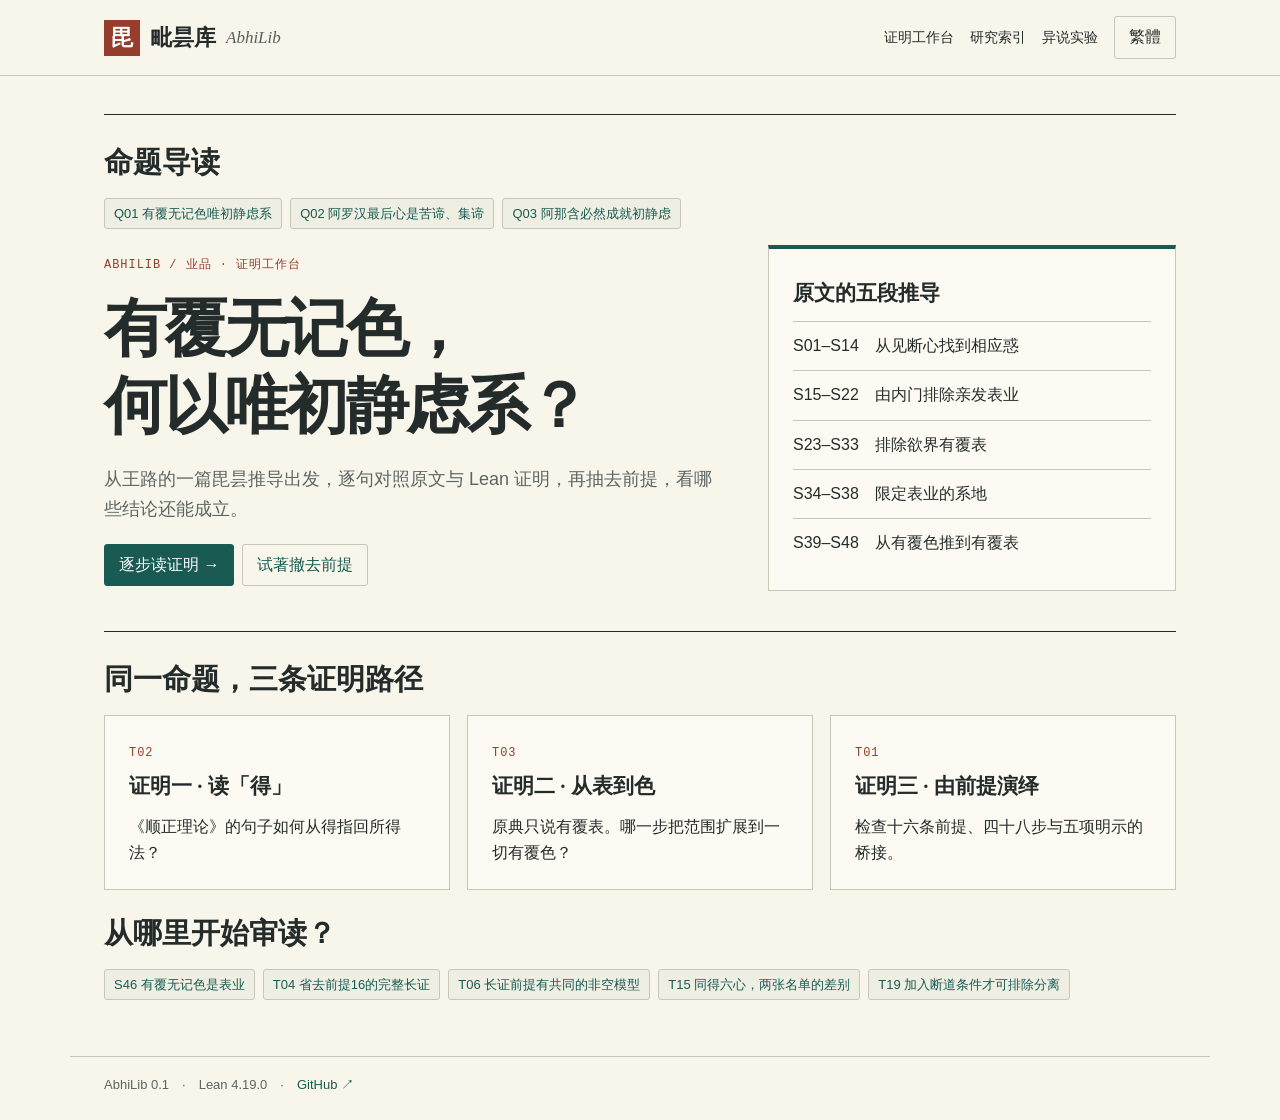
==== commit 6e2a2726: "由十二心、四諦與根本等至推證最後心和不還果兩題" ====
--- a/docs/index.html
+++ b/docs/index.html
@@ -3,23 +3,23 @@
 :root{--paper:#f8f5eb;--ink:#242c2b;--muted:#5c6662;--line:#c8c6b9;--red:#963d2d;--teal:#195b52;--serif:"Noto Serif CJK SC","Songti SC","STSong",Georgia,serif;--sans:"Instrument Sans",-apple-system,"Noto Sans CJK SC","Microsoft YaHei",sans-serif}*{box-sizing:border-box}body{margin:0;background:var(--paper);color:var(--ink);font:16px/1.65 var(--sans)}header{border-bottom:1px solid var(--line)}.bar,main,footer{max-width:1140px;margin:auto;padding:0 34px}.bar{display:flex;align-items:center;gap:22px;min-height:75px}.brand{display:flex;align-items:center;gap:10px;font:bold 22px var(--serif);color:var(--ink)}.seal{display:grid;place-items:center;background:var(--red);color:#fff;padding:3px 7px;font-family:var(--serif)}.latin{font:italic 17px Georgia;color:#57615b}.nav{margin-left:auto;display:flex;gap:16px;align-items:center}.nav a{font-size:14px;color:var(--ink)}a{color:var(--teal);text-decoration:none}a:hover{text-decoration:underline;text-underline-offset:3px}button,select,input{font:inherit;color:var(--ink)}button,select{cursor:pointer}button,.btn{background:transparent;border:1px solid var(--line);border-radius:3px;padding:7px 14px}.btn{display:inline-block;text-decoration:none}.primary{background:var(--teal);color:white;border-color:var(--teal)}:focus-visible{outline:3px solid #b57944;outline-offset:3px}main{padding-top:38px;padding-bottom:56px;min-height:74vh}.hero{display:grid;grid-template-columns:1.2fr .8fr;gap:52px;align-items:center;padding:16px 0 40px}.kicker,.num{font:12px/1.5 ui-monospace,monospace;letter-spacing:.08em;color:var(--red)}h1,h2,h3,blockquote{font-family:var(--serif)}h1{font-size:clamp(35px,4.9vw,63px);line-height:1.23;margin:14px 0 20px;letter-spacing:-.04em}h2{font-size:29px;line-height:1.45;margin:22px 0 15px}h3{font-size:21px;line-height:1.45;margin:7px 0 12px}p{margin:10px 0 19px}.lead{font-size:18px;color:var(--muted);max-width:43em}.actions,.chips{display:flex;flex-wrap:wrap;gap:8px;align-items:center}.plate,.panel{border:1px solid var(--line);padding:22px 24px;background:#fcfaf2}.plate{border-top:4px solid var(--teal)}.plate a,.item{display:block;border-top:1px solid var(--line);padding:11px 0;color:var(--ink)}.plate small,.hint{color:var(--muted)}.band{border-top:1px solid var(--ink);padding-top:4px}.grid{display:grid;grid-template-columns:repeat(3,1fr);gap:17px}.grid .panel{display:block;color:var(--ink)}.grid .panel:hover{border-color:var(--teal)}.layout{display:grid;grid-template-columns:minmax(0,1.8fr) minmax(230px,.8fr);gap:24px}.narrow{max-width:780px}.chip{background:#eeeee2;border:1px solid var(--line);padding:4px 9px;font-size:13px;color:var(--teal);border-radius:3px}.note{border-left:3px solid var(--red);padding:8px 16px;background:#f1ebe0}.list{padding:0}.item strong{margin:0 12px 0 0}.item span{display:inline-block;min-width:55px}.ctrl{padding:9px 12px;background:#fffdf5;border:1px solid var(--line);max-width:100%;border-radius:3px}.lookup{width:min(100%,480px)}.filters{display:flex;gap:9px;flex-wrap:wrap;margin:18px 0}.option{display:block;margin:10px 0}.option input{accent-color:var(--teal);width:18px;height:18px;vertical-align:middle}pre{white-space:pre-wrap;overflow-wrap:anywhere;background:#27342e;color:#f2f0e4;padding:18px;border-radius:4px;font:13px/1.65 ui-monospace,monospace}blockquote{margin:14px 0;font-size:24px}details{margin:14px 0}summary{cursor:pointer;color:var(--teal)}.pager{display:flex;justify-content:space-between;margin-top:20px}.crumb{font-size:14px;color:var(--muted)}.result{background:#e6eee4;border-top:3px solid var(--teal);padding:17px}.bad{background:#f3e5d9;border-color:var(--red)}.scroll{max-height:61vh;overflow:auto}.rowlinks{display:grid;grid-template-columns:repeat(5,1fr);gap:5px}.rowlinks a{text-align:center;padding:3px;border:1px solid var(--line);font:13px/1.8 monospace}.rowlinks a[aria-current]{background:var(--teal);color:white}footer{padding-top:17px;padding-bottom:25px;border-top:1px solid var(--line);font-size:13px;color:var(--muted)}@media(max-width:760px){.bar,main,footer{padding-left:18px;padding-right:18px}.bar{align-items:flex-start;gap:6px;flex-direction:column;padding-top:10px;padding-bottom:8px}.nav{margin:0;width:100%;gap:13px;flex-wrap:wrap}.nav button{padding:2px 6px;font-size:13px}.hero,.layout,.grid{grid-template-columns:1fr;gap:15px}.hero{padding-top:0}.plate,.panel{padding:15px}.hero h1{font-size:40px}main{padding-top:24px}.rowlinks{grid-template-columns:repeat(8,1fr)}}
 </style></head><body><header><div class="bar"><a class="brand" href="#home"><span class="seal">毘</span><span id="brand">毗昙库</span><span class="latin">AbhiLib</span></a><nav class="nav" id="nav"></nav></div></header><main id="app"></main><footer id="foot"></footer>
 <script>
-const DATA={"entries":{"S01":{"id":"S01","title":"所斷有二種：見所斷、修所斷。","group":"steps","refs":["P04"],"note":"模型內以斷類構造及其互斥性給出。","decl":"Article.s01","code":"theorem s01 : P04 := by intro k h; cases k \u003c;> simp_all [IsCut]","src":"https://github.com/wanglu2016/abhilib-gpt/blob/main/AbhiLib/Article.lean#L5","axioms":["propext"],"calls":[],"parameters":["P04"]},"S02":{"id":"S02","title":"唯無漏心非所斷。","group":"steps","refs":["P05"],"note":"取「非所斷心必無漏」這個方向。","decl":"Article.s02","code":"theorem s02 (p : P05 w) : P05 w := p","src":"https://github.com/wanglu2016/abhilib-gpt/blob/main/AbhiLib/Article.lean#L6","axioms":[],"calls":["P05"],"parameters":["P05"]},"S03":{"id":"S03","title":"有漏心是所斷。","group":"steps","refs":["S02"],"note":"此處有漏心以非無漏心表示。","decl":"Article.s03","code":"theorem s03 (p : P05 w) (c : w.Mind) (h : ¬ w.pureMind c) : IsCut (w.mc c) := fun e => h (s02 w p c e)","src":"https://github.com/wanglu2016/abhilib-gpt/blob/main/AbhiLib/Article.lean#L7","axioms":[],"calls":["P05","S02"],"parameters":["P05"]},"S04":{"id":"S04","title":"有漏心或見所斷，或修所斷。","group":"steps","refs":["S01","S03"],"note":"這條支線到此結束。可檢查長證終點的參數。","decl":"Article.s04","code":"theorem s04 (p : P05 w) (c : w.Mind) (h : ¬ w.pureMind c) :\n    w.mc c = .seeing ∨ w.mc c = .cultivation := s01 _ (s03 w p c h)","src":"https://github.com/wanglu2016/abhilib-gpt/blob/main/AbhiLib/Article.lean#L8","axioms":["propext"],"calls":["P05","S01","S03"],"parameters":["P05"]},"S05":{"id":"S05","title":"不染心非見所斷。","group":"steps","refs":["P06"],"note":"","decl":"Article.s05","code":"theorem s05 (p : P06 w) : P06 w := p","src":"https://github.com/wanglu2016/abhilib-gpt/blob/main/AbhiLib/Article.lean#L10","axioms":[],"calls":["P06"],"parameters":["P06"]},"S06":{"id":"S06","title":"見所斷心是染。","group":"steps","refs":["S05"],"note":"","decl":"Article.s06","code":"theorem s06 (p : P06 w) (c : w.Mind) (h : w.mc c = .seeing) : Stain (w.mn c) := by\n  by_cases s : Stain (w.mn c)\n  · exact s\n  · exact False.elim (s05 w p c s h)","src":"https://github.com/wanglu2016/abhilib-gpt/blob/main/AbhiLib/Article.lean#L11","axioms":[],"calls":["P06","S05"],"parameters":["P06"]},"S07":{"id":"S07","title":"心由相應成善染性。","group":"steps","refs":["P07"],"note":"善心與染心分別帶有相應法見證。此證用到染心的一半。","decl":"Article.s07","code":"theorem s07 (p : P07 w) : P07 w := p","src":"https://github.com/wanglu2016/abhilib-gpt/blob/main/AbhiLib/Article.lean#L15","axioms":[],"calls":["P07"],"parameters":["P07"]},"S08":{"id":"S08","title":"見所斷心與惑相應。","group":"steps","refs":["S06","S07"],"note":"","decl":"Article.s08","code":"theorem s08 (p6 : P06 w) (p7 : P07 w) (c : w.Mind) (h : w.mc c = .seeing) :\n    ∃ f, w.assoc c f ∧ w.afflicted f := (s07 w p7).1 c (s06 w p6 c h)","src":"https://github.com/wanglu2016/abhilib-gpt/blob/main/AbhiLib/Article.lean#L16","axioms":[],"calls":["P06","P07","S07","S06"],"parameters":["P06","P07"]},"S09":{"id":"S09","title":"惑是所斷。","group":"steps","refs":["P16"],"note":"","decl":"Article.s09","code":"theorem s09 (p : P16 w) : P16 w := p","src":"https://github.com/wanglu2016/abhilib-gpt/blob/main/AbhiLib/Article.lean#L18","axioms":[],"calls":["P16"],"parameters":["P16"]},"S10":{"id":"S10","title":"惑有兩種：見所斷惑、修所斷惑。","group":"steps","refs":["S01","S09"],"note":"","decl":"Article.s10","code":"theorem s10 (p : P16 w) (f : w.Factor) (a : w.afflicted f) :\n    w.fc f = .seeing ∨ w.fc f = .cultivation := s01 _ (s09 w p f a)","src":"https://github.com/wanglu2016/abhilib-gpt/blob/main/AbhiLib/Article.lean#L19","axioms":["propext"],"calls":["P16","S01","S09"],"parameters":["P16"]},"S11":{"id":"S11","title":"修所斷惑相應心是修所斷心。","group":"steps","refs":["P03"],"note":"","decl":"Article.s11","code":"theorem s11 (p : P03 w) (c : w.Mind) (f : w.Factor) (a : w.assoc c f) (h : w.fc f = .cultivation) :\n    w.mc c = .cultivation := (p c f a).2.trans h","src":"https://github.com/wanglu2016/abhilib-gpt/blob/main/AbhiLib/Article.lean#L21","axioms":[],"calls":["P03"],"parameters":["P03"]},"S12":{"id":"S12","title":"見所斷心不是修所斷心。","group":"steps","refs":["S01"],"note":"見、修在斷類中互斥。","decl":"Article.s12","code":"theorem s12 (k : Cut) (h : k = .seeing) : k ≠ .cultivation := by simp [h]","src":"https://github.com/wanglu2016/abhilib-gpt/blob/main/AbhiLib/Article.lean#L23","axioms":["propext"],"calls":[],"parameters":[]},"S13":{"id":"S13","title":"見所斷心不與修所斷惑相應。","group":"steps","refs":["S11","S12"],"note":"","decl":"Article.s13","code":"theorem s13 (p : P03 w) (c : w.Mind) (f : w.Factor) (h : w.mc c = .seeing) (r : w.fc f = .cultivation) :\n    ¬ w.assoc c f := fun a => s12 _ h (s11 w p c f a r)","src":"https://github.com/wanglu2016/abhilib-gpt/blob/main/AbhiLib/Article.lean#L24","axioms":["propext"],"calls":["P03","S12","S11"],"parameters":["P03"]},"S14":{"id":"S14","title":"見所斷心與見所斷惑相應。","group":"steps","refs":["S08","S10","S13"],"note":"另一條證明可直接用前提3將心的斷類移給第8步取得的相應惑。參見 T05。","decl":"Article.s14","code":"theorem s14 (p3 : P03 w) (p6 : P06 w) (p7 : P07 w) (p16 : P16 w) : HasSeeing w := by\n  intro c h\n  obtain ⟨f,a,o⟩ := s08 w p6 p7 c h\n  exact ⟨f,a,o,(s10 w p16 f o).resolve_right (fun r => s13 w p3 c f h r a)⟩","src":"https://github.com/wanglu2016/abhilib-gpt/blob/main/AbhiLib/Article.lean#L27","axioms":["propext"],"calls":["P03","P06","P07","P16","S08","S10","S13"],"parameters":["P03","P06","P07","P16"]},"S15":{"id":"S15","title":"見所斷惑唯內門轉。","group":"steps","refs":["P01"],"note":"","decl":"Article.s15","code":"theorem s15 (p : P01 w) : P01 w := p","src":"https://github.com/wanglu2016/abhilib-gpt/blob/main/AbhiLib/Article.lean#L31","axioms":[],"calls":["P01"],"parameters":["P01"]},"S16":{"id":"S16","title":"見所斷心與見所斷惑相應。","group":"steps","refs":["S14"],"note":"重取第14步的結果。實際傳參見長證終點 T01。","decl":"Article.s16","code":"theorem s16 (h : HasSeeing w) : HasSeeing w := h","src":"https://github.com/wanglu2016/abhilib-gpt/blob/main/AbhiLib/Article.lean#L32","axioms":[],"calls":[],"parameters":[]},"S17":{"id":"S17","title":"相應法同所緣。","group":"steps","refs":["P03"],"note":"","decl":"Article.s17","code":"theorem s17 (p : P03 w) (c : w.Mind) (f : w.Factor) (a : w.assoc c f) : w.mo c = w.fo f := (p c f a).1","src":"https://github.com/wanglu2016/abhilib-gpt/blob/main/AbhiLib/Article.lean#L33","axioms":[],"calls":["P03"],"parameters":["P03"]},"S18":{"id":"S18","title":"見所斷心唯緣內門。","group":"steps","refs":["S15","S16","S17"],"note":"透過共同所緣的門向得到心的門向。","decl":"Article.s18","code":"theorem s18 (p1 : P01 w) (p3 : P03 w) (seen : HasSeeing w) (c : w.Mind) (h : w.mc c = .seeing) :\n    w.door (w.mo c) = .inner := by\n  obtain ⟨f,a,o,cut⟩ := s16 w seen c h\n  rw [s17 w p3 c f a]; exact s15 w p1 f o cut","src":"https://github.com/wanglu2016/abhilib-gpt/blob/main/AbhiLib/Article.lean#L34","axioms":[],"calls":["P01","P03","S16","S17","S15"],"parameters":["P01","P03"]},"S19":{"id":"S19","title":"見所斷心唯內門轉。","group":"steps","refs":["S18"],"note":"內門轉在此局部模型由所緣的門向定義。","decl":"Article.s19","code":"theorem s19 (p1 : P01 w) (p3 : P03 w) (seen : HasSeeing w) (c : w.Mind) (h : w.mc c = .seeing) :\n    Inward w c := s18 w p1 p3 seen c h","src":"https://github.com/wanglu2016/abhilib-gpt/blob/main/AbhiLib/Article.lean#L38","axioms":[],"calls":["P01","P03","S18"],"parameters":["P01","P03"]},"S20":{"id":"S20","title":"唯外門轉心能發表業。","group":"steps","refs":["P08"],"note":"","decl":"Article.s20","code":"theorem s20 (p : P08 w) : P08 w := p","src":"https://github.com/wanglu2016/abhilib-gpt/blob/main/AbhiLib/Article.lean#L40","axioms":[],"calls":["P08"],"parameters":["P08"]},"S21":{"id":"S21","title":"內門轉心不能發表業。","group":"steps","refs":["S20"],"note":"","decl":"Article.s21","code":"theorem s21 (p : P08 w) (c : w.Mind) (h : Inward w c) : ¬ CanStart w c :=\n  fun a => Door.noConfusion (h.symm.trans (s20 w p c a))","src":"https://github.com/wanglu2016/abhilib-gpt/blob/main/AbhiLib/Article.lean#L41","axioms":[],"calls":["P08","S20"],"parameters":["P08"]},"S22":{"id":"S22","title":"見所斷心不能發表業。","group":"steps","refs":["S19","S21"],"note":"此處限定親發表業的轉心。《俱舍》長行亦容見所斷識作較遠因等起。","decl":"Article.s22","code":"theorem s22 (p1 : P01 w) (p3 : P03 w) (p8 : P08 w) (seen : HasSeeing w) (c : w.Mind)\n    (h : w.mc c = .seeing) : ¬ CanStart w c := s21 w p8 c (s19 w p1 p3 seen c h)","src":"https://github.com/wanglu2016/abhilib-gpt/blob/main/AbhiLib/Article.lean#L43","axioms":[],"calls":["P01","P03","P08","S21","S19"],"parameters":["P01","P03","P08"]},"S23":{"id":"S23","title":"欲界惑唯身見、邊見及彼俱癡有覆無記。","group":"steps","refs":["P09"],"note":"","decl":"Article.s23","code":"theorem s23 (p : P09 w) : P09 w := p","src":"https://github.com/wanglu2016/abhilib-gpt/blob/main/AbhiLib/Article.lean#L45","axioms":[],"calls":["P09"],"parameters":["P09"]},"S24":{"id":"S24","title":"欲界有覆無記心或身見相應，或邊見相應。","group":"steps","refs":["S07","S23"],"note":"從心移到相應惑使用 B01。「彼俱癡」保留與二見同聚的見證。","decl":"Article.s24","code":"theorem s24 (p7 : P07 w) (p9 : P09 w) (b : B01 w) (c : w.Mind) (d : w.mg c = .desire)\n    (n : w.mn c = .covered) : WithView w c := by\n  obtain ⟨f,a,o⟩ := (s07 w p7).1 c (Or.inr n)\n  obtain ⟨fg,fn⟩ := b c f a o\n  rcases s23 w p9 f o (fg.trans d) (fn.trans n) with view | ignorance\n  · exact ⟨f,a,view⟩\n  · exact ignorance.2 c a","src":"https://github.com/wanglu2016/abhilib-gpt/blob/main/AbhiLib/Article.lean#L46","axioms":[],"calls":["P07","P09","B01","S07","S23"],"parameters":["P07","P09","B01"]},"S25":{"id":"S25","title":"身見、邊見皆見所斷。","group":"steps","refs":["P02"],"note":"","decl":"Article.s25","code":"theorem s25 (p : P02 w) (f : w.Factor) (h : TwoViews (w.kind f)) : w.fc f = .seeing := p f (Or.inl h)","src":"https://github.com/wanglu2016/abhilib-gpt/blob/main/AbhiLib/Article.lean#L53","axioms":[],"calls":["P02"],"parameters":["P02"]},"S26":{"id":"S26","title":"欲界有覆無記心是見所斷。","group":"steps","refs":["S24","S25"],"note":"從見的斷類轉回心，還用到 P03 的同所斷。","decl":"Article.s26","code":"theorem s26 (p2 : P02 w) (p3 : P03 w) (p7 : P07 w) (p9 : P09 w) (b : B01 w)\n    (c : w.Mind) (d : w.mg c = .desire) (n : w.mn c = .covered) : w.mc c = .seeing := by\n  obtain ⟨f,a,view⟩ := s24 w p7 p9 b c d n\n  exact (p3 c f a).2.trans (s25 w p2 f view)","src":"https://github.com/wanglu2016/abhilib-gpt/blob/main/AbhiLib/Article.lean#L54","axioms":[],"calls":["P02","P03","P07","P09","B01","S24","S25"],"parameters":["P02","P03","P07","P09","B01"]},"S27":{"id":"S27","title":"欲界有覆無記心不能發表業。","group":"steps","refs":["S22","S26"],"note":"","decl":"Article.s27","code":"theorem s27 (seen : ∀ c, w.mg c = .desire → w.mn c = .covered → w.mc c = .seeing)\n    (block : ∀ c, w.mc c = .seeing → ¬ CanStart w c) : Block w := fun c d n => block c (seen c d n)","src":"https://github.com/wanglu2016/abhilib-gpt/blob/main/AbhiLib/Article.lean#L59","axioms":[],"calls":[],"parameters":[]},"S28":{"id":"S28","title":"欲界表業不是有覆無記心所發。","group":"steps","refs":["S27"],"note":"從表業之地回到親發心之地，使用 B03。","decl":"Article.s28","code":"theorem s28 (block : Block w) (b : B03 w) (x : Rupa) (m : Manifest x) (d : x.ground = .desire)\n    (c : w.Mind) (n : w.mn c = .covered) : ¬ w.starts c x :=\n  fun h => block c ((b c x m h).trans d) n ⟨x,m,h⟩","src":"https://github.com/wanglu2016/abhilib-gpt/blob/main/AbhiLib/Article.lean#L61","axioms":[],"calls":["B03"],"parameters":["B03"]},"S29":{"id":"S29","title":"色由等起成善染性。","group":"steps","refs":["P10"],"note":"","decl":"Article.s29","code":"theorem s29 (p : P10 w) (x : Rupa) (a : w.admitted x) (n : GoodOrStained x.nature) : Dyed w x := (p x a n).1","src":"https://github.com/wanglu2016/abhilib-gpt/blob/main/AbhiLib/Article.lean#L64","axioms":[],"calls":["P10"],"parameters":["P10"]},"S30":{"id":"S30","title":"表業是色。","group":"steps","refs":["P11"],"note":"表色是色法的一個子類型。Lean 將此步編為有類型的投影。","decl":"Article.s30","code":"def s30 (x : {r : Rupa // Manifest r}) : Rupa := x.val","src":"https://github.com/wanglu2016/abhilib-gpt/blob/main/AbhiLib/Article.lean#L65","axioms":[],"calls":[],"parameters":[]},"S31":{"id":"S31","title":"表業由等起成善染性。","group":"steps","refs":["S29","S30"],"note":"","decl":"Article.s31","code":"theorem s31 (p : P10 w) (x : {r : Rupa // Manifest r}) (a : w.admitted x.val)\n    (n : GoodOrStained x.val.nature) : Dyed w x.val := s29 w p (s30 x) a n","src":"https://github.com/wanglu2016/abhilib-gpt/blob/main/AbhiLib/Article.lean#L66","axioms":[],"calls":["P10","S29","S30"],"parameters":["P10"]},"S32":{"id":"S32","title":"欲界表業不是有覆無記。","group":"steps","refs":["S28","S31"],"note":"僅知同為染，仍有不善與有覆兩種可能。B02 補足親發心與表業的細分性。","decl":"Article.s32","code":"theorem s32 (block : Block w) (b2 : B02 w) (b3 : B03 w) (p : P10 w) (x : Rupa)\n    (a : w.admitted x) (m : Manifest x) (d : x.ground = .desire) : ¬ Covered x := by\n  intro cov\n  obtain ⟨c,h,agree⟩ := s31 w p ⟨x,m⟩ a (Or.inr (Or.inr cov))\n  rcases agree with good | stained\n  · exact Nature.noConfusion (good.1.symm.trans cov)\n  · exact s28 w block b3 x m d c (b2 c x m h cov stained.2) h","src":"https://github.com/wanglu2016/abhilib-gpt/blob/main/AbhiLib/Article.lean#L68","axioms":[],"calls":["B02","B03","P10","S31","S28"],"parameters":["B02","B03","P10"]},"S33":{"id":"S33","title":"欲界沒有有覆無記表業。","group":"steps","refs":["S32"],"note":"","decl":"Article.s33","code":"theorem s33 (block : Block w) (b2 : B02 w) (b3 : B03 w) (p : P10 w) (x : Rupa)\n    (a : w.admitted x) (m : Manifest x) (cov : Covered x) : x.ground ≠ .desire :=\n  fun d => s32 w block b2 b3 p x a m d cov","src":"https://github.com/wanglu2016/abhilib-gpt/blob/main/AbhiLib/Article.lean#L75","axioms":[],"calls":["B02","B03","P10","S32"],"parameters":["B02","B03","P10"]},"S34":{"id":"S34","title":"唯有伺心能發表業。","group":"steps","refs":["P08","P12"],"note":"","decl":"Article.s34","code":"theorem s34 (p8 : P08 w) (p12 : P12 w) (c : w.Mind) (a : CanStart w c) : w.vicara c := p12 c (p8 c a)","src":"https://github.com/wanglu2016/abhilib-gpt/blob/main/AbhiLib/Article.lean#L78","axioms":[],"calls":["P08","P12"],"parameters":["P08","P12"]},"S35":{"id":"S35","title":"第二靜慮以上都無尋、伺。","group":"steps","refs":["P13"],"note":"","decl":"Article.s35","code":"theorem s35 (p : P13 w) : P13 w := p","src":"https://github.com/wanglu2016/abhilib-gpt/blob/main/AbhiLib/Article.lean#L79","axioms":[],"calls":["P13"],"parameters":["P13"]},"S36":{"id":"S36","title":"第二靜慮以上都無表業。","group":"steps","refs":["S34","S35"],"note":"由心及表要用 B03 同地、B04 有直接發心。","decl":"Article.s36","code":"theorem s36 (p8 : P08 w) (p12 : P12 w) (p13 : P13 w) (b3 : B03 w) (b4 : B04 w)\n    (x : Rupa) (a : w.admitted x) (upper : AboveFirst x.ground) : ¬ Manifest x := by\n  intro m\n  obtain ⟨c,h⟩ := b4 x a m\n  have loc := b3 c x m h\n  exact (s35 w p13 c (loc.symm ▸ upper)).2 (s34 w p8 p12 c ⟨x,m,h⟩)","src":"https://github.com/wanglu2016/abhilib-gpt/blob/main/AbhiLib/Article.lean#L80","axioms":[],"calls":["P08","P12","P13","B03","B04","S35","S34"],"parameters":["P08","P12","P13","B03","B04"]},"S37":{"id":"S37","title":"表業唯欲界、初靜慮繫。","group":"steps","refs":["S36"],"note":"地的分類留有「不繫」；此處用 B05 排除。","decl":"Article.s37","code":"theorem s37 (x : Rupa) (noUpper : AboveFirst x.ground → ¬ Manifest x) (bound : B05 w)\n    (a : w.admitted x) (m : Manifest x) : Low x.ground := by\n  by_cases l : Low x.ground\n  · exact l\n  · exact False.elim (noUpper ⟨l,bound x a m⟩ m)","src":"https://github.com/wanglu2016/abhilib-gpt/blob/main/AbhiLib/Article.lean#L86","axioms":[],"calls":["B05"],"parameters":["B05"]},"S38":{"id":"S38","title":"有覆無記表業唯初靜慮繫。","group":"steps","refs":["S33","S37"],"note":"Lean 抽出排除欲界這一步。其「有覆」與「表」條件由組合定理 assemble 傳入。","decl":"Article.s38","code":"theorem s38 (x : Rupa) (noDesire : x.ground ≠ .desire) (l : Low x.ground) : x.ground = .first :=\n  l.resolve_left noDesire","src":"https://github.com/wanglu2016/abhilib-gpt/blob/main/AbhiLib/Article.lean#L91","axioms":[],"calls":[],"parameters":[]},"S39":{"id":"S39","title":"染色是由等起而成。","group":"steps","refs":["P10"],"note":"","decl":"Article.s39","code":"theorem s39 (p : P10 w) (x : Rupa) (a : w.admitted x) (s : Stain x.nature) : Dyed w x := (p x a (Or.inr s)).1","src":"https://github.com/wanglu2016/abhilib-gpt/blob/main/AbhiLib/Article.lean#L93","axioms":[],"calls":["P10"],"parameters":["P10"]},"S40":{"id":"S40","title":"有覆無記是染。","group":"steps","refs":["P14"],"note":"","decl":"Article.s40","code":"theorem s40 (x : Rupa) (c : Covered x) : Stain x.nature := Or.inr c","src":"https://github.com/wanglu2016/abhilib-gpt/blob/main/AbhiLib/Article.lean#L94","axioms":[],"calls":[],"parameters":[]},"S41":{"id":"S41","title":"有覆無記色是由等起而成。","group":"steps","refs":["S39","S40"],"note":"原文演示的支線，長證終點另由第45步收束。","decl":"Article.s41","code":"theorem s41 (p : P10 w) (x : Rupa) (a : w.admitted x) (c : Covered x) : Dyed w x := s39 w p x a (s40 x c)","src":"https://github.com/wanglu2016/abhilib-gpt/blob/main/AbhiLib/Article.lean#L95","axioms":[],"calls":["P10","S39","S40"],"parameters":["P10"]},"S42":{"id":"S42","title":"無表色沒有無記性。","group":"steps","refs":["P15"],"note":"","decl":"Article.s42","code":"theorem s42 (p : P15 w) (x : Rupa) (a : w.admitted x) (u : x.form = .unmanifest) : ¬ Neutral x.nature := p x a u","src":"https://github.com/wanglu2016/abhilib-gpt/blob/main/AbhiLib/Article.lean#L96","axioms":[],"calls":["P15"],"parameters":["P15"]},"S43":{"id":"S43","title":"有覆無記色不是無表色。","group":"steps","refs":["S42"],"note":"","decl":"Article.s43","code":"theorem s43 (p : P15 w) (x : Rupa) (a : w.admitted x) (c : Covered x) : x.form ≠ .unmanifest :=\n  fun u => s42 w p x a u (Or.inl c)","src":"https://github.com/wanglu2016/abhilib-gpt/blob/main/AbhiLib/Article.lean#L97","axioms":[],"calls":["P15","S42"],"parameters":["P15"]},"S44":{"id":"S44","title":"色中唯業有善染性。","group":"steps","refs":["P10"],"note":"","decl":"Article.s44","code":"theorem s44 (p : P10 w) (x : Rupa) (a : w.admitted x) (n : GoodOrStained x.nature) : ColorKarma x := (p x a n).2","src":"https://github.com/wanglu2016/abhilib-gpt/blob/main/AbhiLib/Article.lean#L99","axioms":[],"calls":["P10"],"parameters":["P10"]},"S45":{"id":"S45","title":"有覆無記色是業。","group":"steps","refs":["P14","S44"],"note":"","decl":"Article.s45","code":"theorem s45 (p : P10 w) (x : Rupa) (a : w.admitted x) (c : Covered x) : ColorKarma x :=\n  s44 w p x a (Or.inr (s40 x c))","src":"https://github.com/wanglu2016/abhilib-gpt/blob/main/AbhiLib/Article.lean#L100","axioms":[],"calls":["P10","S44","S40"],"parameters":["P10"]},"S46":{"id":"S46","title":"有覆無記色是表業。","group":"steps","refs":["P11","S43"],"note":"此處還須第45步。先確定所論色是業，第11前提的二分才適用。","decl":"Article.s46","code":"theorem s46 (x : Rupa) (k : ColorKarma x) (h : x.form ≠ .unmanifest) : Manifest x := k.resolve_right h","src":"https://github.com/wanglu2016/abhilib-gpt/blob/main/AbhiLib/Article.lean#L102","axioms":[],"calls":[],"parameters":[]},"S47":{"id":"S47","title":"有覆無記色是有覆無記表業。","group":"steps","refs":["S46"],"note":"","decl":"Article.s47","code":"theorem s47 (x : Rupa) (c : Covered x) (m : Manifest x) : Covered x ∧ Manifest x := ⟨c,m⟩","src":"https://github.com/wanglu2016/abhilib-gpt/blob/main/AbhiLib/Article.lean#L103","axioms":[],"calls":[],"parameters":[]},"S48":{"id":"S48","title":"有覆無記色唯初靜慮繫。","group":"steps","refs":["S38","S47"],"note":"全稱範圍命題。存在見證在 T06 另行給出。","decl":"Article.s48","code":"theorem s48 (x : Rupa) (h : Covered x → Manifest x → x.ground = .first)\n    (cm : Covered x ∧ Manifest x) : x.ground = .first := h cm.1 cm.2","src":"https://github.com/wanglu2016/abhilib-gpt/blob/main/AbhiLib/Article.lean#L104","axioms":[],"calls":[],"parameters":[]},"P01":{"id":"P01","title":"見所斷惑唯內門轉。","group":"premises","decl":"P01","verse":"見斷識唯轉","refs":["R10"],"code":"def P01 := ∀ f, w.afflicted f → w.fc f = .seeing → w.door (w.fo f) = .inner","src":"https://github.com/wanglu2016/abhilib-gpt/blob/main/AbhiLib/Core.lean#L62","axioms":[],"calls":[],"parameters":[]},"P02":{"id":"P02","title":"身見、邊見、邪見、見取、戒禁取唯見所斷。","group":"premises","decl":"P02","verse":"六由見異十／欲見苦等斷","refs":["R10"],"code":"def P02 := ∀ f, FiveViews (w.kind f) → w.fc f = .seeing","src":"https://github.com/wanglu2016/abhilib-gpt/blob/main/AbhiLib/Core.lean#L63","axioms":[],"calls":[],"parameters":[]},"P03":{"id":"P03","title":"相應法同所緣、同所斷非所斷。","group":"premises","decl":"P03","verse":"相應義有五／由時果善等／心心所同依","refs":["R10"],"code":"def P03 := ∀ c f, w.assoc c f → w.mo c = w.fo f ∧ w.mc c = w.fc f","src":"https://github.com/wanglu2016/abhilib-gpt/blob/main/AbhiLib/Core.lean#L64","axioms":[],"calls":[],"parameters":[]},"P04":{"id":"P04","title":"所斷有二種：見所斷、修所斷。","group":"premises","decl":"P04","verse":"餘通見修斷","refs":["R10"],"code":"def P04 := ∀ k : Cut, IsCut k → k = .seeing ∨ k = .cultivation","src":"https://github.com/wanglu2016/abhilib-gpt/blob/main/AbhiLib/Core.lean#L65","axioms":[],"calls":[],"parameters":[]},"P05":{"id":"P05","title":"唯無漏心非所斷。","group":"premises","decl":"P05","verse":"後三界通三／無攝有違故","refs":["R10"],"code":"def P05 := ∀ c, w.mc c = .neither → w.pureMind c","src":"https://github.com/wanglu2016/abhilib-gpt/blob/main/AbhiLib/Core.lean#L66","axioms":[],"calls":[],"parameters":[]},"P06":{"id":"P06","title":"不染心非見所斷。","group":"premises","decl":"P06","verse":"不染非六生","refs":["R10"],"code":"def P06 := ∀ c, ¬ Stain (w.mn c) → w.mc c ≠ .seeing","src":"https://github.com/wanglu2016/abhilib-gpt/blob/main/AbhiLib/Core.lean#L67","axioms":[],"calls":[],"parameters":[]},"P07":{"id":"P07","title":"心由相應成善染性。","group":"premises","decl":"P07","verse":"相應彼相應","refs":["R10"],"code":"def P07 := (∀ c, Stain (w.mn c) → ∃ f, w.assoc c f ∧ w.afflicted f) ∧\n  (∀ c, w.mn c = .good → ∃ f, w.assoc c f ∧ w.fnat f = .good)","src":"https://github.com/wanglu2016/abhilib-gpt/blob/main/AbhiLib/Core.lean#L68","axioms":[],"calls":[],"parameters":[]},"P08":{"id":"P08","title":"唯外門轉心能發表業。","group":"premises","decl":"P08","verse":"五識唯尋伺","refs":["R10"],"code":"def P08 := ∀ c, CanStart w c → Outward w c","src":"https://github.com/wanglu2016/abhilib-gpt/blob/main/AbhiLib/Core.lean#L70","axioms":[],"calls":[],"parameters":[]},"P09":{"id":"P09","title":"欲界惑唯身見、邊見及彼俱癡是有覆無記性。","group":"premises","decl":"P09","verse":"及欲身邊見","refs":["R10"],"code":"def P09 := ∀ f, w.afflicted f → w.fg f = .desire → w.fnat f = .covered →\n  TwoViews (w.kind f) ∨ WithIgnorance w f","src":"https://github.com/wanglu2016/abhilib-gpt/blob/main/AbhiLib/Core.lean#L71","axioms":[],"calls":[],"parameters":[]},"P10":{"id":"P10","title":"色由等起成善染性，所成善染色是業。","group":"premises","decl":"P10","verse":"此除色聲八／等起色業等","refs":["R10"],"code":"def P10 := ∀ x, w.admitted x → GoodOrStained x.nature → Dyed w x ∧ ColorKarma x","src":"https://github.com/wanglu2016/abhilib-gpt/blob/main/AbhiLib/Core.lean#L73","axioms":[],"calls":[],"parameters":[]},"P11":{"id":"P11","title":"色業分為表、無表二種；表業是表色、無表業是無表色。","group":"premises","decl":"P11","verse":"俱表無表性／五境及無表","refs":["R10"],"code":"def P11 := ∀ x, ColorKarma x ↔ Manifest x ∨ x.form = .unmanifest","src":"https://github.com/wanglu2016/abhilib-gpt/blob/main/AbhiLib/Core.lean#L74","axioms":[],"calls":[],"parameters":[]},"P12":{"id":"P12","title":"外門轉心必有伺。","group":"premises","decl":"P12","verse":"表唯有伺二","refs":["R10"],"code":"def P12 := ∀ c, Outward w c → w.vicara c","src":"https://github.com/wanglu2016/abhilib-gpt/blob/main/AbhiLib/Core.lean#L75","axioms":[],"calls":[],"parameters":[]},"P13":{"id":"P13","title":"二定以上都無尋、伺。","group":"premises","decl":"P13","verse":"上兼除伺等／中唯伺上無","refs":["R10"],"code":"def P13 := ∀ c, AboveFirst (w.mg c) → ¬ w.vitarka c ∧ ¬ w.vicara c","src":"https://github.com/wanglu2016/abhilib-gpt/blob/main/AbhiLib/Core.lean#L76","axioms":[],"calls":[],"parameters":[]},"P14":{"id":"P14","title":"不善、有覆無記是染。","group":"premises","decl":"P14","verse":"善惡覆無覆／染有罪覆劣","refs":["R10"],"code":"def P14 := ∀ n : Nature, n = .bad ∨ n = .covered → Stain n","src":"https://github.com/wanglu2016/abhilib-gpt/blob/main/AbhiLib/Core.lean#L77","axioms":[],"calls":[],"parameters":[]},"P15":{"id":"P15","title":"無表色是有記性。","group":"premises","decl":"P15","verse":"隨流淨不淨／無表記餘三","refs":["R10"],"code":"def P15 := ∀ x, w.admitted x → x.form = .unmanifest → ¬ Neutral x.nature","src":"https://github.com/wanglu2016/abhilib-gpt/blob/main/AbhiLib/Core.lean#L78","axioms":[],"calls":[],"parameters":[]},"P16":{"id":"P16","title":"惑是所斷。","group":"premises","decl":"P16","verse":"忍所害隨眠／已說煩惱斷","refs":["R10"],"code":"def P16 := ∀ f, w.afflicted f → IsCut (w.fc f)","src":"https://github.com/wanglu2016/abhilib-gpt/blob/main/AbhiLib/Core.lean#L79","axioms":[],"calls":[],"parameters":[]},"B01":{"id":"B01","title":"相應惑與心同繫地、同四分性。","group":"bridges","decl":"B01","refs":["S24"],"code":"def B01 := ∀ c f, w.assoc c f → w.afflicted f → w.fg f = w.mg c ∧ w.fnat f = w.mn c","src":"https://github.com/wanglu2016/abhilib-gpt/blob/main/AbhiLib/Core.lean#L82","axioms":[],"calls":[],"parameters":[]},"B02":{"id":"B02","title":"親發有覆表的染心具有有覆無記性。","group":"bridges","decl":"B02","refs":["S32"],"code":"def B02 := ∀ c x, Manifest x → w.starts c x → Covered x → Stain (w.mn c) → w.mn c = .covered","src":"https://github.com/wanglu2016/abhilib-gpt/blob/main/AbhiLib/Core.lean#L84","axioms":[],"calls":[],"parameters":[]},"B03":{"id":"B03","title":"表業與親發該表的心同繫地。","group":"bridges","decl":"B03","refs":["S28","S36"],"code":"def B03 := ∀ c x, Manifest x → w.starts c x → w.mg c = x.ground","src":"https://github.com/wanglu2016/abhilib-gpt/blob/main/AbhiLib/Core.lean#L86","axioms":[],"calls":[],"parameters":[]},"B04":{"id":"B04","title":"每一容許的表業都有直接發心。","group":"bridges","decl":"B04","refs":["S36"],"code":"def B04 := ∀ x, w.admitted x → Manifest x → ∃ c, w.starts c x","src":"https://github.com/wanglu2016/abhilib-gpt/blob/main/AbhiLib/Core.lean#L88","axioms":[],"calls":[],"parameters":[]},"B05":{"id":"B05","title":"表業皆有繫地，排除不繫。","group":"bridges","decl":"B05","refs":["S37"],"code":"def B05 := ∀ x, w.admitted x → Manifest x → x.ground ≠ .unbound","src":"https://github.com/wanglu2016/abhilib-gpt/blob/main/AbhiLib/Core.lean#L90","axioms":[],"calls":[],"parameters":[]},"T01":{"id":"T01","title":"有覆無記色唯初靜慮繫","group":"entries","decl":"Article.articleOnlyFirst","note":"依文章五段接合。P04、P11、P14 由分類定義承擔，P05 只進入第2至4步支線。參數中保留十二個原文前提和五項橋接。","refs":["R01","R02","R03"],"code":"theorem articleOnlyFirst (p1 : P01 w) (p2 : P02 w) (p3 : P03 w) (p6 : P06 w) (p7 : P07 w)\n    (p8 : P08 w) (p9 : P09 w) (p10 : P10 w) (p12 : P12 w) (p13 : P13 w) (p15 : P15 w)\n    (p16 : P16 w) (b1 : B01 w) (b2 : B02 w) (b3 : B03 w) (b4 : B04 w) (b5 : B05 w)\n    (x : Rupa) (a : w.admitted x) (c : Covered x) : x.ground = .first :=\n  assemble w p1 p2 p3 p7 p8 p9 p10 p12 p13 p15 b1 b2 b3 b4 b5 (s14 w p3 p6 p7 p16) x a c","src":"https://github.com/wanglu2016/abhilib-gpt/blob/main/AbhiLib/Article.lean#L117","axioms":["propext"],"calls":["P01","P02","P03","P06","P07","P08","P09","P10","P12","P13","P15","P16","B01","B02","B03","B04","B05","T24","S14"],"parameters":["P01","P02","P03","P06","P07","P08","P09","P10","P12","P13","P15","P16","B01","B02","B03","B04","B05"]},"T02":{"id":"T02","title":"從「得」到所得法","group":"entries","decl":"Experiments.viaAcquisition","note":"《正理》卷十二直接提到初靜慮染身語表業之得。模型分開記錄每一得的所得法、每一所論色有相應得，以及對文句的逐物解讀。","refs":["R01"],"code":"theorem viaAcquisition {Acq : Type} (obtained : Acq → Rupa) (x : Rupa)\n    (has : Covered x → ∃ d, obtained d = x)\n    (reading : ∀ d, Covered (obtained d) → (obtained d).ground = .first)\n    (c : Covered x) : x.ground = .first := by\n  obtain ⟨d,h⟩ := has c\n  exact h ▸ reading d (h.symm ▸ c)","src":"https://github.com/wanglu2016/abhilib-gpt/blob/main/AbhiLib/Experiments.lean#L42","axioms":[],"calls":[],"parameters":[]},"T03":{"id":"T03","title":"從有覆表的繫地推到有覆色","group":"entries","decl":"Experiments.viaManifest","note":"《正理》卷三十六限定有覆表的繫地，另證有覆無記色屬於表。","refs":["R02","R03"],"code":"theorem viaManifest (x : Rupa) (k : K x) (a : A x)\n    (reading : Covered x → Manifest x → x.ground = .first) (c : Covered x) : x.ground = .first :=\n  reading c (coveredManifest x k a c)","src":"https://github.com/wanglu2016/abhilib-gpt/blob/main/AbhiLib/Experiments.lean#L49","axioms":[],"calls":["T07"],"parameters":[]},"T04":{"id":"T04","title":"省去前提16的完整長證","group":"entries","decl":"Article.withoutP16","note":"其餘前提、五項橋接與目標相同。比較 T01 與本條的參數可以直接看到差別。","refs":["R03"],"code":"theorem withoutP16 (p1 : P01 w) (p2 : P02 w) (p3 : P03 w) (p6 : P06 w) (p7 : P07 w)\n    (p8 : P08 w) (p9 : P09 w) (p10 : P10 w) (p12 : P12 w) (p13 : P13 w) (p15 : P15 w)\n    (b1 : B01 w) (b2 : B02 w) (b3 : B03 w) (b4 : B04 w) (b5 : B05 w)\n    (x : Rupa) (a : w.admitted x) (c : Covered x) : x.ground = .first :=\n  assemble w p1 p2 p3 p7 p8 p9 p10 p12 p13 p15 b1 b2 b3 b4 b5 (seeingDirect w p3 p6 p7) x a c","src":"https://github.com/wanglu2016/abhilib-gpt/blob/main/AbhiLib/Article.lean#L128","axioms":[],"calls":["P01","P02","P03","P06","P07","P08","P09","P10","P12","P13","P15","B01","B02","B03","B04","B05","T24","T05"],"parameters":["P01","P02","P03","P06","P07","P08","P09","P10","P12","P13","P15","B01","B02","B03","B04","B05"]},"T05":{"id":"T05","title":"由同所斷直接得到見所斷惑","group":"entries","decl":"Article.seeingDirect","note":"用第8步取得相應惑，將心的見所斷性由前提3傳給惑。","refs":["R03"],"code":"theorem seeingDirect (p3 : P03 w) (p6 : P06 w) (p7 : P07 w) : HasSeeing w := by\n  intro c h\n  obtain ⟨f,assoc,aff⟩ := s08 w p6 p7 c h\n  exact ⟨f,assoc,aff,(p3 c f assoc).2.symm.trans h⟩","src":"https://github.com/wanglu2016/abhilib-gpt/blob/main/AbhiLib/Article.lean#L123","axioms":[],"calls":["P03","P06","P07","S08"],"parameters":["P03","P06","P07"]},"T06":{"id":"T06","title":"長證前提有共同的非空模型","group":"entries","decl":"Witness.consistentSample","note":"兩種心聚、一個初定有覆語表同時滿足十六項與五個橋接。這是邏輯上的相容見證。","refs":["R03"],"code":"theorem consistentSample :\n    P01 sample ∧ P02 sample ∧ P03 sample ∧ P04 ∧ P05 sample ∧ P06 sample ∧\n    P07 sample ∧ P08 sample ∧ P09 sample ∧ P10 sample ∧ P11 ∧ P12 sample ∧\n    P13 sample ∧ P14 ∧ P15 sample ∧ P16 sample ∧ B01 sample ∧ B02 sample ∧\n    B03 sample ∧ B04 sample ∧ B05 sample ∧\n    (∃ x, sample.admitted x ∧ Covered x) ∧ (∃ c, sample.mg c = .desire ∧ sample.mn c = .covered) := by\n  simp [P01, P02, P03, P04, P05, P06, P07, P08, P09, P10, P11, P12, P13, P14, P15,\n    P16, B01, B02, B03, B04, B05, CanStart, Inward, Outward, TwoViews, FiveViews, GoodOrStained,\n    Stain, IsCut, Dyed, ColorKarma, AboveFirst, Low, Manifest, Covered, Neutral,\n    sample, specimen, Bool.forall_bool, Bool.exists_bool]\n  constructor\n  · exact Article.s01\n  · intro x _ hx; subst x; rfl","src":"https://github.com/wanglu2016/abhilib-gpt/blob/main/AbhiLib/Witness.lean#L27","axioms":["Quot.sound","propext"],"calls":["P01","P02","P03","P04","P05","P06","P07","P08","P09","P10","P11","P12","P13","P14","P15","P16","B01","B02","B03","B04","B05","S01"],"parameters":["P01","P02","P03","P04","P05","P06","P07","P08","P09","P10","P11","P12","P13","P14","P15","P16","B01","B02","B03","B04","B05"]},"T07":{"id":"T07","title":"有覆無記色是表色","group":"entries","decl":"Experiments.coveredManifest","note":"由染色是業與無表有記排出無表。","refs":["R03"],"code":"theorem coveredManifest (x : Rupa) (k : K x) (a : A x) (c : Covered x) : Manifest x :=\n  (k (Or.inr c)).resolve_right (fun u => a u (Or.inl c))","src":"https://github.com/wanglu2016/abhilib-gpt/blob/main/AbhiLib/Experiments.lean#L12","axioms":[],"calls":[],"parameters":[]},"T08":{"id":"T08","title":"四條局部規則的短證","group":"entries","decl":"Experiments.onlyFirst","note":"採用色業、無表、表的繫地、欲界排除四條規則，單條移除的反例列在實驗室。","refs":["R03"],"code":"theorem onlyFirst (x : Rupa) (k : K x) (a : A x) (g : G x) (d : D x) (c : Covered x) :\n    x.ground = .first := (g (coveredManifest x k a c)).resolve_left (d (coveredManifest x k a c) c)","src":"https://github.com/wanglu2016/abhilib-gpt/blob/main/AbhiLib/Experiments.lean#L15","axioms":[],"calls":["T07"],"parameters":[]},"T09":{"id":"T09","title":"有餘師亦容同一範圍結論","group":"entries","decl":"Experiments.otherFirst","note":"容許上三靜慮無覆表，仍能排除上地有覆表。","refs":["R03"],"code":"theorem otherFirst (x : Rupa) (k : K x) (a : A x) (g : Other x) (d : D x) (c : Covered x) :\n    x.ground = .first := by\n  have m := coveredManifest x k a c\n  rcases g m with low | upper\n  · exact low.resolve_left (d m c)\n  · exact False.elim (Nature.noConfusion (c.symm.trans upper.2))","src":"https://github.com/wanglu2016/abhilib-gpt/blob/main/AbhiLib/Experiments.lean#L18","axioms":[],"calls":["T07"],"parameters":[]},"T10":{"id":"T10","title":"二定無覆語表區別兩說","group":"entries","decl":"Experiments.distinguish","note":"此候選色滿足有餘師的範圍條件，與前說的表業範圍相衝突。","refs":["R03"],"code":"theorem distinguish : ∃ x : Rupa, K x ∧ A x ∧ D x ∧ Other x ∧ ¬ G x := by\n  exact ⟨⟨.speech,.clear,.second⟩, by decide⟩","src":"https://github.com/wanglu2016/abhilib-gpt/blob/main/AbhiLib/Experiments.lean#L25","axioms":[],"calls":[],"parameters":[]},"T11":{"id":"T11","title":"初定繫不足以推出有覆","group":"entries","decl":"Experiments.converseFails","note":"一個初定善語表是逆命題的反例。","refs":["R03"],"code":"theorem converseFails : ∃ x : Rupa, Valid x ∧ x.ground = .first ∧ ¬ Covered x :=\n  ⟨⟨.speech,.good,.first⟩, by decide⟩","src":"https://github.com/wanglu2016/abhilib-gpt/blob/main/AbhiLib/Experiments.lean#L31","axioms":[],"calls":[],"parameters":[]},"T12":{"id":"T12","title":"容許有覆色的局部模型","group":"entries","decl":"Experiments.coveredConsistent","note":"具體見證是初定有覆語表。","refs":["R03"],"code":"theorem coveredConsistent : ∃ x : Rupa, Valid x ∧ Covered x := ⟨⟨.speech,.covered,.first⟩, by decide⟩","src":"https://github.com/wanglu2016/abhilib-gpt/blob/main/AbhiLib/Experiments.lean#L33","axioms":[],"calls":[],"parameters":[]},"T13":{"id":"T13","title":"也有完全不含有覆色的非空模型","group":"entries","decl":"Experiments.coveredOptional","note":"只納入一個欲界善語表的模型即可。與 T12 合讀可區分範圍與存在。","refs":["R03"],"code":"theorem coveredOptional : ∃ W : Rupa → Prop, (∃ x, W x) ∧ (∀ x, W x → Valid x) ∧\n    ¬ ∃ x, W x ∧ Covered x := by\n  let s : Rupa := ⟨.speech,.good,.desire⟩\n  refine ⟨fun x => x = s, ⟨s,rfl⟩, ?_, ?_⟩\n  · intro x h; subst x; decide\n  · rintro ⟨x,h,n⟩; subst x; exact Nature.noConfusion n","src":"https://github.com/wanglu2016/abhilib-gpt/blob/main/AbhiLib/Experiments.lean#L34","axioms":[],"calls":[],"parameters":[]},"T14":{"id":"T14","title":"善心中六與七的三種讀法","group":"entries","decl":"Experiments.sixVersusSeven","note":"分別計算《雜心》、《俱舍》及王路所校《正理》的善心現前容得心之聯集。","refs":["R05","R06","R07"],"code":"theorem sixVersusSeven : (roster false true).length = 6 ∧ (roster true true).length = 7 ∧\n    (roster true false).length = 6 := by decide","src":"https://github.com/wanglu2016/abhilib-gpt/blob/main/AbhiLib/Experiments.lean#L69","axioms":[],"calls":[],"parameters":[]},"T15":{"id":"T15","title":"同得六心，兩張名單的差別","group":"entries","decl":"Experiments.whichSix","note":"欲善、欲無覆在兩種六心說中互換。","refs":["R05","R06","R07"],"code":"theorem whichSix (m : Mind12) : allows false true m ≠ allows true false m ↔\n    m = .desireGood ∨ m = .desireClear := by cases m \u003c;> decide","src":"https://github.com/wanglu2016/abhilib-gpt/blob/main/AbhiLib/Experiments.lean#L71","axioms":[],"calls":[],"parameters":[]},"T16":{"id":"T16","title":"七心須同取兩個爭議成員","group":"entries","decl":"Experiments.sevenIff","note":"在共同五個成員固定的模型中，七心等價於同時納入欲善與欲無覆。","refs":["R05","R07"],"code":"theorem sevenIff (a b : Bool) : (roster a b).length = 7 ↔ a = true ∧ b = true := by\n  cases a \u003c;> cases b \u003c;> decide","src":"https://github.com/wanglu2016/abhilib-gpt/blob/main/AbhiLib/Experiments.lean#L73","axioms":[],"calls":[],"parameters":[]},"T17":{"id":"T17","title":"不能全離仍容新斷一品","group":"entries","decl":"Experiments.partialPossible","note":"只知少於九品，數值一仍符合限制。","refs":["R08","R07"],"code":"theorem partialPossible : (1 : Grades).val \u003c 9 ∧ (1 : Grades).val ≠ 0 := by decide","src":"https://github.com/wanglu2016/abhilib-gpt/blob/main/AbhiLib/Experiments.lean#L77","axioms":["propext"],"calls":[],"parameters":[]},"T18":{"id":"T18","title":"不能全離也容一品未斷","group":"entries","decl":"Experiments.noPartialPossible","note":"同一限制也容許零。","refs":["R08","R07"],"code":"theorem noPartialPossible : (0 : Grades).val \u003c 9 ∧ (0 : Grades).val = 0 := by decide","src":"https://github.com/wanglu2016/abhilib-gpt/blob/main/AbhiLib/Experiments.lean#L78","axioms":["propext"],"calls":[],"parameters":[]},"T19":{"id":"T19","title":"加入斷道條件才可排除分離","group":"entries","decl":"Experiments.noNewGrade","note":"須解釋此位為何沒有任何能斷之道；單排除聖道仍需考慮世間道。","refs":["R08","R07"],"code":"theorem noNewGrade (n : Grades) (effectivePath : Prop) (needed : 0 \u003c n.val → effectivePath)\n    (blocked : ¬ effectivePath) : n.val = 0 := Nat.eq_zero_of_not_pos (fun pos => blocked (needed pos))","src":"https://github.com/wanglu2016/abhilib-gpt/blob/main/AbhiLib/Experiments.lean#L79","axioms":[],"calls":[],"parameters":[]},"T20":{"id":"T20","title":"撤去染色屬業","group":"entries","decl":"Experiments.dropK","note":"欲界其餘色可成反例。","refs":["R03"],"code":"theorem dropK : ∃ x : Rupa, A x ∧ G x ∧ D x ∧ Counter x := ⟨⟨.other,.covered,.desire⟩, by decide⟩","src":"https://github.com/wanglu2016/abhilib-gpt/blob/main/AbhiLib/Experiments.lean#L27","axioms":[],"calls":[],"parameters":[]},"T21":{"id":"T21","title":"撤去無表有記","group":"entries","decl":"Experiments.dropA","note":"欲界有覆無表可成反例。","refs":["R03"],"code":"theorem dropA : ∃ x : Rupa, K x ∧ G x ∧ D x ∧ Counter x := ⟨⟨.unmanifest,.covered,.desire⟩, by decide⟩","src":"https://github.com/wanglu2016/abhilib-gpt/blob/main/AbhiLib/Experiments.lean#L28","axioms":[],"calls":[],"parameters":[]},"T22":{"id":"T22","title":"撤去表的繫地限制","group":"entries","decl":"Experiments.dropG","note":"二定有覆語表可成反例。","refs":["R03"],"code":"theorem dropG : ∃ x : Rupa, K x ∧ A x ∧ D x ∧ Counter x := ⟨⟨.speech,.covered,.second⟩, by decide⟩","src":"https://github.com/wanglu2016/abhilib-gpt/blob/main/AbhiLib/Experiments.lean#L29","axioms":[],"calls":[],"parameters":[]},"T23":{"id":"T23","title":"撤去欲界排除","group":"entries","decl":"Experiments.dropD","note":"欲界有覆身表可成反例。","refs":["R03"],"code":"theorem dropD : ∃ x : Rupa, K x ∧ A x ∧ G x ∧ Counter x := ⟨⟨.body,.covered,.desire⟩, by decide⟩","src":"https://github.com/wanglu2016/abhilib-gpt/blob/main/AbhiLib/Experiments.lean#L30","axioms":[],"calls":[],"parameters":[]},"T24":{"id":"T24","title":"五段長證的接合","group":"entries","decl":"Article.assemble","note":"取第14步的見斷相應惑作輸入，接合第22、26、33、37、38、45、46等步。兩種長證在此匯合。","refs":["R03","R04"],"code":"theorem assemble (p1 : P01 w) (p2 : P02 w) (p3 : P03 w) (p7 : P07 w) (p8 : P08 w)\n    (p9 : P09 w) (p10 : P10 w) (p12 : P12 w) (p13 : P13 w) (p15 : P15 w)\n    (b1 : B01 w) (b2 : B02 w) (b3 : B03 w) (b4 : B04 w) (b5 : B05 w) (seen : HasSeeing w)\n    (x : Rupa) (a : w.admitted x) (c : Covered x) : x.ground = .first := by\n  have block := s27 w (s26 w p2 p3 p7 p9 b1) (s22 w p1 p3 p8 seen)\n  have h (cov : Covered x) (m : Manifest x) : x.ground = .first :=\n    s38 x (s33 w block b2 b3 p10 x a m cov) (s37 w x (s36 w p8 p12 p13 b3 b4 x a) b5 a m)\n  exact s48 x h (s47 x c (s46 x (s45 w p10 x a c) (s43 w p15 x a c)))","src":"https://github.com/wanglu2016/abhilib-gpt/blob/main/AbhiLib/Article.lean#L108","axioms":[],"calls":["P01","P02","P03","P07","P08","P09","P10","P12","P13","P15","B01","B02","B03","B04","B05","S27","S26","S22","S38","S33","S37","S36","S48","S47","S46","S45","S43"],"parameters":["P01","P02","P03","P07","P08","P09","P10","P12","P13","P15","B01","B02","B03","B04","B05"]},"R01":{"id":"R01","title":"《阿毘達磨順正理論》卷十二","group":"sources","locator":"T29, no. 1562, 399a09–13","note":"有覆無記色之得，及其所得的初定染表。","url":"https://deerpark.app/cbeta/T1562/12"},"R02":{"id":"R02","title":"《阿毘達磨順正理論》卷三十六","group":"sources","locator":"T29, no. 1562, 545c27–546a03","note":"有覆無記表唯初靜慮中可得說有。","url":"https://deerpark.app/cbeta/T1562/36"},"R03":{"id":"R03","title":"《阿毘達磨俱舍論》卷十三","group":"sources","locator":"T29, no. 1558, 70c10–16、71a01–20","note":"無表有記；表唯有伺二；有餘師容上地無覆表；梵王語例。","url":"https://deerpark.app/cbeta/T1558/13"},"R04":{"id":"R04","title":"《阿毘達磨俱舍論》卷十三","group":"sources","locator":"T29, no. 1558, 71c–72a25","note":"等起有遠近，應分清能定性的親發心與剎那隨轉心。","url":"https://deerpark.app/cbeta/T1558/13"},"R05":{"id":"R05","title":"《阿毘達磨俱舍論》卷七","group":"sources","locator":"T29, no. 1558, 40c06–13","note":"世親論善心中應言得七，列舉諸得心位。","url":"https://deerpark.app/cbeta/T1558/7"},"R06":{"id":"R06","title":"《阿毘達磨順正理論》卷二十","group":"sources","locator":"T29, no. 1562, 455c25–456a04","note":"須對讀異文。庫中六心採王路所校讀法。","url":"https://deerpark.app/cbeta/T1562/20"},"R07":{"id":"R07","title":"王路《俱舍九題》","group":"sources","locator":"第四題頁92–94；第九題頁203–204","note":"善心得數的成員差異、欲界中有分離染的問題。","url":"https://github.com/wanglu2016/abhidharma/blob/88bc5fbba7f266a66c23c92c1f7a6922cece8af2/books/俱舍九題電子書.pdf"},"R08":{"id":"R08","title":"《阿毘達磨大毘婆沙論》卷一百七十四","group":"sources","locator":"T27, no. 1545, 876b27–c09","note":"欲界中有能否斷欲染；聖道與具體所依。","url":"https://deerpark.app/cbeta/T1545/174"},"R09":{"id":"R09","title":"王路《俱舍萬字》","group":"sources","locator":"第一章，第1.2、1.3節","note":"色蘊、心心所、法類的術語參照。","url":"https://github.com/wanglu2016/abhidharma/blob/88bc5fbba7f266a66c23c92c1f7a6922cece8af2/src/wanzi.json"},"R10":{"id":"R10","title":"《俱舍論頌》","group":"sources","locator":"王路學習庫 · 頌文索引","note":"原文每條前提附頌，相關頌句可循此對讀。","url":"https://github.com/wanglu2016/abhidharma/blob/88bc5fbba7f266a66c23c92c1f7a6922cece8af2/src/song.json"},"C01":{"id":"C01","title":"有覆無記","group":"concepts","note":"染污而無記。建立「同為染」後，仍要區分有覆與不善。","refs":["P14","S32","S40"]},"C02":{"id":"C02","title":"無覆無記","group":"concepts","note":"無記中的無覆一類。上三靜慮表業之爭涉及此類。","refs":["T09","T10"]},"C03":{"id":"C03","title":"染","group":"concepts","note":"本案中的兩種染性為不善、有覆無記。","refs":["P14","S06"]},"C04":{"id":"C04","title":"色法","group":"concepts","note":"色蘊所攝。每件候選色法各帶有形態、性、繫地三項描述。","refs":["S30","R09"]},"C05":{"id":"C05","title":"色業","group":"concepts","note":"據 P10 將善染色歸作業，再以表、無表劃分。","refs":["P10","P11","S45"]},"C06":{"id":"C06","title":"表業","group":"concepts","note":"在此為身表或語表，二者都是色。","refs":["P11","S46"]},"C07":{"id":"C07","title":"無表色","group":"concepts","note":"五根、五境以外的一類色法，本案使用其有記性。","refs":["P15","S42"]},"C08":{"id":"C08","title":"相應","group":"concepts","note":"心與心所之間的關係。P03 只編入同所緣與同所斷。","refs":["P03","B01"]},"C09":{"id":"C09","title":"見所斷","group":"concepts","note":"與修所斷互斥，心及相應惑的斷類相同。","refs":["P03","S14"]},"C10":{"id":"C10","title":"修所斷","group":"concepts","note":"原證以修所斷惑作排除項。","refs":["S11","S13"]},"C11":{"id":"C11","title":"非所斷","group":"concepts","note":"與見、修二斷同列為斷類的第三個構造。","refs":["P04","P05"]},"C12":{"id":"C12","title":"有漏心","group":"concepts","note":"形式化用「非無漏心」表達，再由 P05 判為所斷。","refs":["S02","S03"]},"C13":{"id":"C13","title":"惑","group":"concepts","note":"在心所論域之內，以謂詞標出；另有相應關係連到心。","refs":["P16","S08"]},"C14":{"id":"C14","title":"內門轉","group":"concepts","note":"門向與心的所緣相關，在此模型中與外門互斥。","refs":["S18","S19"]},"C15":{"id":"C15","title":"外門轉","group":"concepts","note":"此為親發表業的必要條件，由 P12 推出有伺。","refs":["P08","P12"]},"C16":{"id":"C16","title":"等起","group":"concepts","note":"本案須區分遠因、親發的轉心及剎那隨轉。","refs":["R04","S22","S32"]},"C17":{"id":"C17","title":"尋與伺","group":"concepts","note":"P13 兼說二者，原證排除上地表只用到無伺。","refs":["P12","P13","S36"]},"C18":{"id":"C18","title":"繫地","group":"concepts","note":"此法所繫的地。B03 談發心與表業兩者的繫地。","refs":["B03","S28"]},"C19":{"id":"C19","title":"初靜慮","group":"concepts","note":"範圍命題保留的一地。初定繫色的性仍可以不同。","refs":["S48","T11"]},"C20":{"id":"C20","title":"不繫","group":"concepts","note":"有漏所繫地外保留的獨立構造。","refs":["B05","S37"]},"C21":{"id":"C21","title":"得","group":"concepts","note":"文證一以得連到所得法。此處未建立得的完整時序理論。","refs":["R01","T02"]},"C22":{"id":"C22","title":"彼俱癡","group":"concepts","note":"與身見或邊見同一心聚；模型保存與二見同聚的見證。","refs":["P09","S24"]},"C23":{"id":"C23","title":"十二心","group":"concepts","note":"得心例保留學與無學為兩項，比較三種成員集合。","refs":["R05","T14","T15"]},"C24":{"id":"C24","title":"欲界中有","group":"concepts","note":"此例只計該中有階段新斷的欲界修惑品數。","refs":["R08","T17","T19"]}},"model":{"rows":[{"rules":[true,true,true,true,true],"features":["身表","善","欲界"],"counter":false},{"rules":[true,true,true,true,true],"features":["身表","善","初靜慮"],"counter":false},{"rules":[true,true,false,true,false],"features":["身表","善","第二靜慮"],"counter":false},{"rules":[true,true,false,true,false],"features":["身表","善","第三靜慮"],"counter":false},{"rules":[true,true,false,true,false],"features":["身表","善","第四靜慮"],"counter":false},{"rules":[true,true,false,true,false],"features":["身表","善","無色界"],"counter":false},{"rules":[true,true,false,true,false],"features":["身表","善","不繫"],"counter":false},{"rules":[true,true,true,true,true],"features":["身表","不善","欲界"],"counter":false},{"rules":[true,true,true,true,true],"features":["身表","不善","初靜慮"],"counter":false},{"rules":[true,true,false,true,false],"features":["身表","不善","第二靜慮"],"counter":false},{"rules":[true,true,false,true,false],"features":["身表","不善","第三靜慮"],"counter":false},{"rules":[true,true,false,true,false],"features":["身表","不善","第四靜慮"],"counter":false},{"rules":[true,true,false,true,false],"features":["身表","不善","無色界"],"counter":false},{"rules":[true,true,false,true,false],"features":["身表","不善","不繫"],"counter":false},{"rules":[true,true,true,false,true],"features":["身表","有覆無記","欲界"],"counter":true},{"rules":[true,true,true,true,true],"features":["身表","有覆無記","初靜慮"],"counter":false},{"rules":[true,true,false,true,false],"features":["身表","有覆無記","第二靜慮"],"counter":true},{"rules":[true,true,false,true,false],"features":["身表","有覆無記","第三靜慮"],"counter":true},{"rules":[true,true,false,true,false],"features":["身表","有覆無記","第四靜慮"],"counter":true},{"rules":[true,true,false,true,false],"features":["身表","有覆無記","無色界"],"counter":true},{"rules":[true,true,false,true,false],"features":["身表","有覆無記","不繫"],"counter":true},{"rules":[true,true,true,true,true],"features":["身表","無覆無記","欲界"],"counter":false},{"rules":[true,true,true,true,true],"features":["身表","無覆無記","初靜慮"],"counter":false},{"rules":[true,true,false,true,true],"features":["身表","無覆無記","第二靜慮"],"counter":false},{"rules":[true,true,false,true,true],"features":["身表","無覆無記","第三靜慮"],"counter":false},{"rules":[true,true,false,true,true],"features":["身表","無覆無記","第四靜慮"],"counter":false},{"rules":[true,true,false,true,false],"features":["身表","無覆無記","無色界"],"counter":false},{"rules":[true,true,false,true,false],"features":["身表","無覆無記","不繫"],"counter":false},{"rules":[true,true,true,true,true],"features":["語表","善","欲界"],"counter":false},{"rules":[true,true,true,true,true],"features":["語表","善","初靜慮"],"counter":false},{"rules":[true,true,false,true,false],"features":["語表","善","第二靜慮"],"counter":false},{"rules":[true,true,false,true,false],"features":["語表","善","第三靜慮"],"counter":false},{"rules":[true,true,false,true,false],"features":["語表","善","第四靜慮"],"counter":false},{"rules":[true,true,false,true,false],"features":["語表","善","無色界"],"counter":false},{"rules":[true,true,false,true,false],"features":["語表","善","不繫"],"counter":false},{"rules":[true,true,true,true,true],"features":["語表","不善","欲界"],"counter":false},{"rules":[true,true,true,true,true],"features":["語表","不善","初靜慮"],"counter":false},{"rules":[true,true,false,true,false],"features":["語表","不善","第二靜慮"],"counter":false},{"rules":[true,true,false,true,false],"features":["語表","不善","第三靜慮"],"counter":false},{"rules":[true,true,false,true,false],"features":["語表","不善","第四靜慮"],"counter":false},{"rules":[true,true,false,true,false],"features":["語表","不善","無色界"],"counter":false},{"rules":[true,true,false,true,false],"features":["語表","不善","不繫"],"counter":false},{"rules":[true,true,true,false,true],"features":["語表","有覆無記","欲界"],"counter":true},{"rules":[true,true,true,true,true],"features":["語表","有覆無記","初靜慮"],"counter":false},{"rules":[true,true,false,true,false],"features":["語表","有覆無記","第二靜慮"],"counter":true},{"rules":[true,true,false,true,false],"features":["語表","有覆無記","第三靜慮"],"counter":true},{"rules":[true,true,false,true,false],"features":["語表","有覆無記","第四靜慮"],"counter":true},{"rules":[true,true,false,true,false],"features":["語表","有覆無記","無色界"],"counter":true},{"rules":[true,true,false,true,false],"features":["語表","有覆無記","不繫"],"counter":true},{"rules":[true,true,true,true,true],"features":["語表","無覆無記","欲界"],"counter":false},{"rules":[true,true,true,true,true],"features":["語表","無覆無記","初靜慮"],"counter":false},{"rules":[true,true,false,true,true],"features":["語表","無覆無記","第二靜慮"],"counter":false},{"rules":[true,true,false,true,true],"features":["語表","無覆無記","第三靜慮"],"counter":false},{"rules":[true,true,false,true,true],"features":["語表","無覆無記","第四靜慮"],"counter":false},{"rules":[true,true,false,true,false],"features":["語表","無覆無記","無色界"],"counter":false},{"rules":[true,true,false,true,false],"features":["語表","無覆無記","不繫"],"counter":false},{"rules":[true,true,true,true,true],"features":["無表","善","欲界"],"counter":false},{"rules":[true,true,true,true,true],"features":["無表","善","初靜慮"],"counter":false},{"rules":[true,true,true,true,true],"features":["無表","善","第二靜慮"],"counter":false},{"rules":[true,true,true,true,true],"features":["無表","善","第三靜慮"],"counter":false},{"rules":[true,true,true,true,true],"features":["無表","善","第四靜慮"],"counter":false},{"rules":[true,true,true,true,true],"features":["無表","善","無色界"],"counter":false},{"rules":[true,true,true,true,true],"features":["無表","善","不繫"],"counter":false},{"rules":[true,true,true,true,true],"features":["無表","不善","欲界"],"counter":false},{"rules":[true,true,true,true,true],"features":["無表","不善","初靜慮"],"counter":false},{"rules":[true,true,true,true,true],"features":["無表","不善","第二靜慮"],"counter":false},{"rules":[true,true,true,true,true],"features":["無表","不善","第三靜慮"],"counter":false},{"rules":[true,true,true,true,true],"features":["無表","不善","第四靜慮"],"counter":false},{"rules":[true,true,true,true,true],"features":["無表","不善","無色界"],"counter":false},{"rules":[true,true,true,true,true],"features":["無表","不善","不繫"],"counter":false},{"rules":[true,false,true,true,true],"features":["無表","有覆無記","欲界"],"counter":true},{"rules":[true,false,true,true,true],"features":["無表","有覆無記","初靜慮"],"counter":false},{"rules":[true,false,true,true,true],"features":["無表","有覆無記","第二靜慮"],"counter":true},{"rules":[true,false,true,true,true],"features":["無表","有覆無記","第三靜慮"],"counter":true},{"rules":[true,false,true,true,true],"features":["無表","有覆無記","第四靜慮"],"counter":true},{"rules":[true,false,true,true,true],"features":["無表","有覆無記","無色界"],"counter":true},{"rules":[true,false,true,true,true],"features":["無表","有覆無記","不繫"],"counter":true},{"rules":[true,false,true,true,true],"features":["無表","無覆無記","欲界"],"counter":false},{"rules":[true,false,true,true,true],"features":["無表","無覆無記","初靜慮"],"counter":false},{"rules":[true,false,true,true,true],"features":["無表","無覆無記","第二靜慮"],"counter":false},{"rules":[true,false,true,true,true],"features":["無表","無覆無記","第三靜慮"],"counter":false},{"rules":[true,false,true,true,true],"features":["無表","無覆無記","第四靜慮"],"counter":false},{"rules":[true,false,true,true,true],"features":["無表","無覆無記","無色界"],"counter":false},{"rules":[true,false,true,true,true],"features":["無表","無覆無記","不繫"],"counter":false},{"rules":[true,true,true,true,true],"features":["其餘色","善","欲界"],"counter":false},{"rules":[true,true,true,true,true],"features":["其餘色","善","初靜慮"],"counter":false},{"rules":[true,true,true,true,true],"features":["其餘色","善","第二靜慮"],"counter":false},{"rules":[true,true,true,true,true],"features":["其餘色","善","第三靜慮"],"counter":false},{"rules":[true,true,true,true,true],"features":["其餘色","善","第四靜慮"],"counter":false},{"rules":[true,true,true,true,true],"features":["其餘色","善","無色界"],"counter":false},{"rules":[true,true,true,true,true],"features":["其餘色","善","不繫"],"counter":false},{"rules":[false,true,true,true,true],"features":["其餘色","不善","欲界"],"counter":false},{"rules":[false,true,true,true,true],"features":["其餘色","不善","初靜慮"],"counter":false},{"rules":[false,true,true,true,true],"features":["其餘色","不善","第二靜慮"],"counter":false},{"rules":[false,true,true,true,true],"features":["其餘色","不善","第三靜慮"],"counter":false},{"rules":[false,true,true,true,true],"features":["其餘色","不善","第四靜慮"],"counter":false},{"rules":[false,true,true,true,true],"features":["其餘色","不善","無色界"],"counter":false},{"rules":[false,true,true,true,true],"features":["其餘色","不善","不繫"],"counter":false},{"rules":[false,true,true,true,true],"features":["其餘色","有覆無記","欲界"],"counter":true},{"rules":[false,true,true,true,true],"features":["其餘色","有覆無記","初靜慮"],"counter":false},{"rules":[false,true,true,true,true],"features":["其餘色","有覆無記","第二靜慮"],"counter":true},{"rules":[false,true,true,true,true],"features":["其餘色","有覆無記","第三靜慮"],"counter":true},{"rules":[false,true,true,true,true],"features":["其餘色","有覆無記","第四靜慮"],"counter":true},{"rules":[false,true,true,true,true],"features":["其餘色","有覆無記","無色界"],"counter":true},{"rules":[false,true,true,true,true],"features":["其餘色","有覆無記","不繫"],"counter":true},{"rules":[true,true,true,true,true],"features":["其餘色","無覆無記","欲界"],"counter":false},{"rules":[true,true,true,true,true],"features":["其餘色","無覆無記","初靜慮"],"counter":false},{"rules":[true,true,true,true,true],"features":["其餘色","無覆無記","第二靜慮"],"counter":false},{"rules":[true,true,true,true,true],"features":["其餘色","無覆無記","第三靜慮"],"counter":false},{"rules":[true,true,true,true,true],"features":["其餘色","無覆無記","第四靜慮"],"counter":false},{"rules":[true,true,true,true,true],"features":["其餘色","無覆無記","無色界"],"counter":false},{"rules":[true,true,true,true,true],"features":["其餘色","無覆無記","不繫"],"counter":false}],"readings":[["欲無覆","色善","色無覆","無色善","有學","無學"],["欲善","欲無覆","色善","色無覆","無色善","有學","無學"],["欲善","色善","色無覆","無色善","有學","無學"]]},"translation":{"來":"来","係":"系","個":"个","傳":"传","僅":"仅","價":"价","內":"内","兩":"两","別":"别","則":"则","剎":"刹","劃":"划","匯":"汇","區":"区","參":"参","員":"员","問":"问","單":"单","圍":"围","學":"学","實":"实","審":"审","將":"将","尋":"寻","對":"对","導":"导","屬":"属","師":"师","帶":"带","幾":"几","庫":"库","張":"张","後":"后","徑":"径","從":"从","惡":"恶","惱":"恼","態":"态","慮":"虑","應":"应","採":"采","換":"换","擇":"择","擔":"担","據":"据","擴":"扩","攝":"摄","數":"数","斷":"断","於":"于","時":"时","曇":"昙","書":"书","條":"条","業":"业","構":"构","標":"标","橋":"桥","檢":"检","歸":"归","沒":"没","淨":"净","滿":"满","為":"为","無":"无","煩":"烦","爭":"争","獨":"独","獻":"献","現":"现","異":"异","癡":"痴","發":"发","確":"确","碼":"码","種":"种","稱":"称","窮":"穷","筆":"笔","節":"节","範":"范","納":"纳","細":"细","終":"终","組":"组","結":"结","給":"给","線":"线","緣":"缘","編":"编","繫":"系","繹":"绎","繼":"继","續":"续","義":"义","習":"习","聖":"圣","聯":"联","聲":"声","與":"与","舉":"举","萬":"万","蘊":"蕴","處":"处","號":"号","術":"术","衝":"冲","補":"补","裡":"里","見":"见","規":"规","親":"亲","訂":"订","計":"计","記":"记","許":"许","詞":"词","試":"试","該":"该","語":"语","說":"说","談":"谈","論":"论","諸":"诸","謂":"谓","證":"证","識":"识","譯":"译","議":"议","讀":"读","較":"较","輯":"辑","輸":"输","轉":"转","這":"这","連":"连","進":"进","過":"过","達":"达","違":"违","遠":"远","適":"适","選":"选","還":"还","邊":"边","邏":"逻","釋":"释","錄":"录","長":"长","門":"门","開":"开","間":"间","關":"关","階":"阶","際":"际","隨":"随","雜":"杂","離":"离","電":"电","靜":"静","頁":"页","項":"项","順":"顺","須":"须","頌":"颂","領":"领","題":"题","類":"类","餘":"余","驗":"验","驟":"骤","體":"体","點":"点"}};
+const DATA={"entries":{"S01":{"id":"S01","title":"所斷有二種：見所斷、修所斷。","group":"steps","refs":["P04"],"note":"模型內以斷類構造及其互斥性給出。","decl":"Article.s01","code":"theorem s01 : P04 := by intro k h; cases k \u003c;> simp_all [IsCut]","src":"https://github.com/wanglu2016/abhilib-gpt/blob/main/AbhiLib/Article.lean#L5","axioms":["propext"],"calls":[],"parameters":["P04"]},"S02":{"id":"S02","title":"唯無漏心非所斷。","group":"steps","refs":["P05"],"note":"取「非所斷心必無漏」這個方向。","decl":"Article.s02","code":"theorem s02 (p : P05 w) : P05 w := p","src":"https://github.com/wanglu2016/abhilib-gpt/blob/main/AbhiLib/Article.lean#L6","axioms":[],"calls":["P05"],"parameters":["P05"]},"S03":{"id":"S03","title":"有漏心是所斷。","group":"steps","refs":["S02"],"note":"此處有漏心以非無漏心表示。","decl":"Article.s03","code":"theorem s03 (p : P05 w) (c : w.Mind) (h : ¬ w.pureMind c) : IsCut (w.mc c) := fun e => h (s02 w p c e)","src":"https://github.com/wanglu2016/abhilib-gpt/blob/main/AbhiLib/Article.lean#L7","axioms":[],"calls":["P05","S02"],"parameters":["P05"]},"S04":{"id":"S04","title":"有漏心或見所斷，或修所斷。","group":"steps","refs":["S01","S03"],"note":"這條支線到此結束。可檢查長證終點的參數。","decl":"Article.s04","code":"theorem s04 (p : P05 w) (c : w.Mind) (h : ¬ w.pureMind c) :\n    w.mc c = .seeing ∨ w.mc c = .cultivation := s01 _ (s03 w p c h)","src":"https://github.com/wanglu2016/abhilib-gpt/blob/main/AbhiLib/Article.lean#L8","axioms":["propext"],"calls":["P05","S01","S03"],"parameters":["P05"]},"S05":{"id":"S05","title":"不染心非見所斷。","group":"steps","refs":["P06"],"note":"","decl":"Article.s05","code":"theorem s05 (p : P06 w) : P06 w := p","src":"https://github.com/wanglu2016/abhilib-gpt/blob/main/AbhiLib/Article.lean#L10","axioms":[],"calls":["P06"],"parameters":["P06"]},"S06":{"id":"S06","title":"見所斷心是染。","group":"steps","refs":["S05"],"note":"","decl":"Article.s06","code":"theorem s06 (p : P06 w) (c : w.Mind) (h : w.mc c = .seeing) : Stain (w.mn c) := by\n  by_cases s : Stain (w.mn c)\n  · exact s\n  · exact False.elim (s05 w p c s h)","src":"https://github.com/wanglu2016/abhilib-gpt/blob/main/AbhiLib/Article.lean#L11","axioms":[],"calls":["P06","S05"],"parameters":["P06"]},"S07":{"id":"S07","title":"心由相應成善染性。","group":"steps","refs":["P07"],"note":"善心與染心分別帶有相應法見證。此證用到染心的一半。","decl":"Article.s07","code":"theorem s07 (p : P07 w) : P07 w := p","src":"https://github.com/wanglu2016/abhilib-gpt/blob/main/AbhiLib/Article.lean#L15","axioms":[],"calls":["P07"],"parameters":["P07"]},"S08":{"id":"S08","title":"見所斷心與惑相應。","group":"steps","refs":["S06","S07"],"note":"","decl":"Article.s08","code":"theorem s08 (p6 : P06 w) (p7 : P07 w) (c : w.Mind) (h : w.mc c = .seeing) :\n    ∃ f, w.assoc c f ∧ w.afflicted f := (s07 w p7).1 c (s06 w p6 c h)","src":"https://github.com/wanglu2016/abhilib-gpt/blob/main/AbhiLib/Article.lean#L16","axioms":[],"calls":["P06","P07","S07","S06"],"parameters":["P06","P07"]},"S09":{"id":"S09","title":"惑是所斷。","group":"steps","refs":["P16"],"note":"","decl":"Article.s09","code":"theorem s09 (p : P16 w) : P16 w := p","src":"https://github.com/wanglu2016/abhilib-gpt/blob/main/AbhiLib/Article.lean#L18","axioms":[],"calls":["P16"],"parameters":["P16"]},"S10":{"id":"S10","title":"惑有兩種：見所斷惑、修所斷惑。","group":"steps","refs":["S01","S09"],"note":"","decl":"Article.s10","code":"theorem s10 (p : P16 w) (f : w.Factor) (a : w.afflicted f) :\n    w.fc f = .seeing ∨ w.fc f = .cultivation := s01 _ (s09 w p f a)","src":"https://github.com/wanglu2016/abhilib-gpt/blob/main/AbhiLib/Article.lean#L19","axioms":["propext"],"calls":["P16","S01","S09"],"parameters":["P16"]},"S11":{"id":"S11","title":"修所斷惑相應心是修所斷心。","group":"steps","refs":["P03"],"note":"","decl":"Article.s11","code":"theorem s11 (p : P03 w) (c : w.Mind) (f : w.Factor) (a : w.assoc c f) (h : w.fc f = .cultivation) :\n    w.mc c = .cultivation := (p c f a).2.trans h","src":"https://github.com/wanglu2016/abhilib-gpt/blob/main/AbhiLib/Article.lean#L21","axioms":[],"calls":["P03"],"parameters":["P03"]},"S12":{"id":"S12","title":"見所斷心不是修所斷心。","group":"steps","refs":["S01"],"note":"見、修在斷類中互斥。","decl":"Article.s12","code":"theorem s12 (k : Cut) (h : k = .seeing) : k ≠ .cultivation := by simp [h]","src":"https://github.com/wanglu2016/abhilib-gpt/blob/main/AbhiLib/Article.lean#L23","axioms":["propext"],"calls":[],"parameters":[]},"S13":{"id":"S13","title":"見所斷心不與修所斷惑相應。","group":"steps","refs":["S11","S12"],"note":"","decl":"Article.s13","code":"theorem s13 (p : P03 w) (c : w.Mind) (f : w.Factor) (h : w.mc c = .seeing) (r : w.fc f = .cultivation) :\n    ¬ w.assoc c f := fun a => s12 _ h (s11 w p c f a r)","src":"https://github.com/wanglu2016/abhilib-gpt/blob/main/AbhiLib/Article.lean#L24","axioms":["propext"],"calls":["P03","S12","S11"],"parameters":["P03"]},"S14":{"id":"S14","title":"見所斷心與見所斷惑相應。","group":"steps","refs":["S08","S10","S13"],"note":"另一條證明可直接用前提3將心的斷類移給第8步取得的相應惑。參見 T05。","decl":"Article.s14","code":"theorem s14 (p3 : P03 w) (p6 : P06 w) (p7 : P07 w) (p16 : P16 w) : HasSeeing w := by\n  intro c h\n  obtain ⟨f,a,o⟩ := s08 w p6 p7 c h\n  exact ⟨f,a,o,(s10 w p16 f o).resolve_right (fun r => s13 w p3 c f h r a)⟩","src":"https://github.com/wanglu2016/abhilib-gpt/blob/main/AbhiLib/Article.lean#L27","axioms":["propext"],"calls":["P03","P06","P07","P16","S08","S10","S13"],"parameters":["P03","P06","P07","P16"]},"S15":{"id":"S15","title":"見所斷惑唯內門轉。","group":"steps","refs":["P01"],"note":"","decl":"Article.s15","code":"theorem s15 (p : P01 w) : P01 w := p","src":"https://github.com/wanglu2016/abhilib-gpt/blob/main/AbhiLib/Article.lean#L31","axioms":[],"calls":["P01"],"parameters":["P01"]},"S16":{"id":"S16","title":"見所斷心與見所斷惑相應。","group":"steps","refs":["S14"],"note":"重取第14步的結果。實際傳參見長證終點 T01。","decl":"Article.s16","code":"theorem s16 (h : HasSeeing w) : HasSeeing w := h","src":"https://github.com/wanglu2016/abhilib-gpt/blob/main/AbhiLib/Article.lean#L32","axioms":[],"calls":[],"parameters":[]},"S17":{"id":"S17","title":"相應法同所緣。","group":"steps","refs":["P03"],"note":"","decl":"Article.s17","code":"theorem s17 (p : P03 w) (c : w.Mind) (f : w.Factor) (a : w.assoc c f) : w.mo c = w.fo f := (p c f a).1","src":"https://github.com/wanglu2016/abhilib-gpt/blob/main/AbhiLib/Article.lean#L33","axioms":[],"calls":["P03"],"parameters":["P03"]},"S18":{"id":"S18","title":"見所斷心唯緣內門。","group":"steps","refs":["S15","S16","S17"],"note":"透過共同所緣的門向得到心的門向。","decl":"Article.s18","code":"theorem s18 (p1 : P01 w) (p3 : P03 w) (seen : HasSeeing w) (c : w.Mind) (h : w.mc c = .seeing) :\n    w.door (w.mo c) = .inner := by\n  obtain ⟨f,a,o,cut⟩ := s16 w seen c h\n  rw [s17 w p3 c f a]; exact s15 w p1 f o cut","src":"https://github.com/wanglu2016/abhilib-gpt/blob/main/AbhiLib/Article.lean#L34","axioms":[],"calls":["P01","P03","S16","S17","S15"],"parameters":["P01","P03"]},"S19":{"id":"S19","title":"見所斷心唯內門轉。","group":"steps","refs":["S18"],"note":"內門轉在此局部模型由所緣的門向定義。","decl":"Article.s19","code":"theorem s19 (p1 : P01 w) (p3 : P03 w) (seen : HasSeeing w) (c : w.Mind) (h : w.mc c = .seeing) :\n    Inward w c := s18 w p1 p3 seen c h","src":"https://github.com/wanglu2016/abhilib-gpt/blob/main/AbhiLib/Article.lean#L38","axioms":[],"calls":["P01","P03","S18"],"parameters":["P01","P03"]},"S20":{"id":"S20","title":"唯外門轉心能發表業。","group":"steps","refs":["P08"],"note":"","decl":"Article.s20","code":"theorem s20 (p : P08 w) : P08 w := p","src":"https://github.com/wanglu2016/abhilib-gpt/blob/main/AbhiLib/Article.lean#L40","axioms":[],"calls":["P08"],"parameters":["P08"]},"S21":{"id":"S21","title":"內門轉心不能發表業。","group":"steps","refs":["S20"],"note":"","decl":"Article.s21","code":"theorem s21 (p : P08 w) (c : w.Mind) (h : Inward w c) : ¬ CanStart w c :=\n  fun a => Door.noConfusion (h.symm.trans (s20 w p c a))","src":"https://github.com/wanglu2016/abhilib-gpt/blob/main/AbhiLib/Article.lean#L41","axioms":[],"calls":["P08","S20"],"parameters":["P08"]},"S22":{"id":"S22","title":"見所斷心不能發表業。","group":"steps","refs":["S19","S21"],"note":"此處限定親發表業的轉心。《俱舍》長行亦容見所斷識作較遠因等起。","decl":"Article.s22","code":"theorem s22 (p1 : P01 w) (p3 : P03 w) (p8 : P08 w) (seen : HasSeeing w) (c : w.Mind)\n    (h : w.mc c = .seeing) : ¬ CanStart w c := s21 w p8 c (s19 w p1 p3 seen c h)","src":"https://github.com/wanglu2016/abhilib-gpt/blob/main/AbhiLib/Article.lean#L43","axioms":[],"calls":["P01","P03","P08","S21","S19"],"parameters":["P01","P03","P08"]},"S23":{"id":"S23","title":"欲界惑唯身見、邊見及彼俱癡有覆無記。","group":"steps","refs":["P09"],"note":"","decl":"Article.s23","code":"theorem s23 (p : P09 w) : P09 w := p","src":"https://github.com/wanglu2016/abhilib-gpt/blob/main/AbhiLib/Article.lean#L45","axioms":[],"calls":["P09"],"parameters":["P09"]},"S24":{"id":"S24","title":"欲界有覆無記心或身見相應，或邊見相應。","group":"steps","refs":["S07","S23"],"note":"從心移到相應惑使用 B01。「彼俱癡」保留與二見同聚的見證。","decl":"Article.s24","code":"theorem s24 (p7 : P07 w) (p9 : P09 w) (b : B01 w) (c : w.Mind) (d : w.mg c = .desire)\n    (n : w.mn c = .covered) : WithView w c := by\n  obtain ⟨f,a,o⟩ := (s07 w p7).1 c (Or.inr n)\n  obtain ⟨fg,fn⟩ := b c f a o\n  rcases s23 w p9 f o (fg.trans d) (fn.trans n) with view | ignorance\n  · exact ⟨f,a,view⟩\n  · exact ignorance.2 c a","src":"https://github.com/wanglu2016/abhilib-gpt/blob/main/AbhiLib/Article.lean#L46","axioms":[],"calls":["P07","P09","B01","S07","S23"],"parameters":["P07","P09","B01"]},"S25":{"id":"S25","title":"身見、邊見皆見所斷。","group":"steps","refs":["P02"],"note":"","decl":"Article.s25","code":"theorem s25 (p : P02 w) (f : w.Factor) (h : TwoViews (w.kind f)) : w.fc f = .seeing := p f (Or.inl h)","src":"https://github.com/wanglu2016/abhilib-gpt/blob/main/AbhiLib/Article.lean#L53","axioms":[],"calls":["P02"],"parameters":["P02"]},"S26":{"id":"S26","title":"欲界有覆無記心是見所斷。","group":"steps","refs":["S24","S25"],"note":"從見的斷類轉回心，還用到 P03 的同所斷。","decl":"Article.s26","code":"theorem s26 (p2 : P02 w) (p3 : P03 w) (p7 : P07 w) (p9 : P09 w) (b : B01 w)\n    (c : w.Mind) (d : w.mg c = .desire) (n : w.mn c = .covered) : w.mc c = .seeing := by\n  obtain ⟨f,a,view⟩ := s24 w p7 p9 b c d n\n  exact (p3 c f a).2.trans (s25 w p2 f view)","src":"https://github.com/wanglu2016/abhilib-gpt/blob/main/AbhiLib/Article.lean#L54","axioms":[],"calls":["P02","P03","P07","P09","B01","S24","S25"],"parameters":["P02","P03","P07","P09","B01"]},"S27":{"id":"S27","title":"欲界有覆無記心不能發表業。","group":"steps","refs":["S22","S26"],"note":"","decl":"Article.s27","code":"theorem s27 (seen : ∀ c, w.mg c = .desire → w.mn c = .covered → w.mc c = .seeing)\n    (block : ∀ c, w.mc c = .seeing → ¬ CanStart w c) : Block w := fun c d n => block c (seen c d n)","src":"https://github.com/wanglu2016/abhilib-gpt/blob/main/AbhiLib/Article.lean#L59","axioms":[],"calls":[],"parameters":[]},"S28":{"id":"S28","title":"欲界表業不是有覆無記心所發。","group":"steps","refs":["S27"],"note":"從表業之地回到親發心之地，使用 B03。","decl":"Article.s28","code":"theorem s28 (block : Block w) (b : B03 w) (x : Rupa) (m : Manifest x) (d : x.ground = .desire)\n    (c : w.Mind) (n : w.mn c = .covered) : ¬ w.starts c x :=\n  fun h => block c ((b c x m h).trans d) n ⟨x,m,h⟩","src":"https://github.com/wanglu2016/abhilib-gpt/blob/main/AbhiLib/Article.lean#L61","axioms":[],"calls":["B03"],"parameters":["B03"]},"S29":{"id":"S29","title":"色由等起成善染性。","group":"steps","refs":["P10"],"note":"","decl":"Article.s29","code":"theorem s29 (p : P10 w) (x : Rupa) (a : w.admitted x) (n : GoodOrStained x.nature) : Dyed w x := (p x a n).1","src":"https://github.com/wanglu2016/abhilib-gpt/blob/main/AbhiLib/Article.lean#L64","axioms":[],"calls":["P10"],"parameters":["P10"]},"S30":{"id":"S30","title":"表業是色。","group":"steps","refs":["P11"],"note":"表色是色法的一個子類型。Lean 將此步編為有類型的投影。","decl":"Article.s30","code":"def s30 (x : {r : Rupa // Manifest r}) : Rupa := x.val","src":"https://github.com/wanglu2016/abhilib-gpt/blob/main/AbhiLib/Article.lean#L65","axioms":[],"calls":[],"parameters":[]},"S31":{"id":"S31","title":"表業由等起成善染性。","group":"steps","refs":["S29","S30"],"note":"","decl":"Article.s31","code":"theorem s31 (p : P10 w) (x : {r : Rupa // Manifest r}) (a : w.admitted x.val)\n    (n : GoodOrStained x.val.nature) : Dyed w x.val := s29 w p (s30 x) a n","src":"https://github.com/wanglu2016/abhilib-gpt/blob/main/AbhiLib/Article.lean#L66","axioms":[],"calls":["P10","S29","S30"],"parameters":["P10"]},"S32":{"id":"S32","title":"欲界表業不是有覆無記。","group":"steps","refs":["S28","S31"],"note":"僅知同為染，仍有不善與有覆兩種可能。B02 補足親發心與表業的細分性。","decl":"Article.s32","code":"theorem s32 (block : Block w) (b2 : B02 w) (b3 : B03 w) (p : P10 w) (x : Rupa)\n    (a : w.admitted x) (m : Manifest x) (d : x.ground = .desire) : ¬ Covered x := by\n  intro cov\n  obtain ⟨c,h,agree⟩ := s31 w p ⟨x,m⟩ a (Or.inr (Or.inr cov))\n  rcases agree with good | stained\n  · exact Nature.noConfusion (good.1.symm.trans cov)\n  · exact s28 w block b3 x m d c (b2 c x m h cov stained.2) h","src":"https://github.com/wanglu2016/abhilib-gpt/blob/main/AbhiLib/Article.lean#L68","axioms":[],"calls":["B02","B03","P10","S31","S28"],"parameters":["B02","B03","P10"]},"S33":{"id":"S33","title":"欲界沒有有覆無記表業。","group":"steps","refs":["S32"],"note":"","decl":"Article.s33","code":"theorem s33 (block : Block w) (b2 : B02 w) (b3 : B03 w) (p : P10 w) (x : Rupa)\n    (a : w.admitted x) (m : Manifest x) (cov : Covered x) : x.ground ≠ .desire :=\n  fun d => s32 w block b2 b3 p x a m d cov","src":"https://github.com/wanglu2016/abhilib-gpt/blob/main/AbhiLib/Article.lean#L75","axioms":[],"calls":["B02","B03","P10","S32"],"parameters":["B02","B03","P10"]},"S34":{"id":"S34","title":"唯有伺心能發表業。","group":"steps","refs":["P08","P12"],"note":"","decl":"Article.s34","code":"theorem s34 (p8 : P08 w) (p12 : P12 w) (c : w.Mind) (a : CanStart w c) : w.vicara c := p12 c (p8 c a)","src":"https://github.com/wanglu2016/abhilib-gpt/blob/main/AbhiLib/Article.lean#L78","axioms":[],"calls":["P08","P12"],"parameters":["P08","P12"]},"S35":{"id":"S35","title":"第二靜慮以上都無尋、伺。","group":"steps","refs":["P13"],"note":"","decl":"Article.s35","code":"theorem s35 (p : P13 w) : P13 w := p","src":"https://github.com/wanglu2016/abhilib-gpt/blob/main/AbhiLib/Article.lean#L79","axioms":[],"calls":["P13"],"parameters":["P13"]},"S36":{"id":"S36","title":"第二靜慮以上都無表業。","group":"steps","refs":["S34","S35"],"note":"由心及表要用 B03 同地、B04 有直接發心。","decl":"Article.s36","code":"theorem s36 (p8 : P08 w) (p12 : P12 w) (p13 : P13 w) (b3 : B03 w) (b4 : B04 w)\n    (x : Rupa) (a : w.admitted x) (upper : AboveFirst x.ground) : ¬ Manifest x := by\n  intro m\n  obtain ⟨c,h⟩ := b4 x a m\n  have loc := b3 c x m h\n  exact (s35 w p13 c (loc.symm ▸ upper)).2 (s34 w p8 p12 c ⟨x,m,h⟩)","src":"https://github.com/wanglu2016/abhilib-gpt/blob/main/AbhiLib/Article.lean#L80","axioms":[],"calls":["P08","P12","P13","B03","B04","S35","S34"],"parameters":["P08","P12","P13","B03","B04"]},"S37":{"id":"S37","title":"表業唯欲界、初靜慮繫。","group":"steps","refs":["S36"],"note":"地的分類留有「不繫」；此處用 B05 排除。","decl":"Article.s37","code":"theorem s37 (x : Rupa) (noUpper : AboveFirst x.ground → ¬ Manifest x) (bound : B05 w)\n    (a : w.admitted x) (m : Manifest x) : Low x.ground := by\n  by_cases l : Low x.ground\n  · exact l\n  · exact False.elim (noUpper ⟨l,bound x a m⟩ m)","src":"https://github.com/wanglu2016/abhilib-gpt/blob/main/AbhiLib/Article.lean#L86","axioms":[],"calls":["B05"],"parameters":["B05"]},"S38":{"id":"S38","title":"有覆無記表業唯初靜慮繫。","group":"steps","refs":["S33","S37"],"note":"Lean 抽出排除欲界這一步。其「有覆」與「表」條件由組合定理 assemble 傳入。","decl":"Article.s38","code":"theorem s38 (x : Rupa) (noDesire : x.ground ≠ .desire) (l : Low x.ground) : x.ground = .first :=\n  l.resolve_left noDesire","src":"https://github.com/wanglu2016/abhilib-gpt/blob/main/AbhiLib/Article.lean#L91","axioms":[],"calls":[],"parameters":[]},"S39":{"id":"S39","title":"染色是由等起而成。","group":"steps","refs":["P10"],"note":"","decl":"Article.s39","code":"theorem s39 (p : P10 w) (x : Rupa) (a : w.admitted x) (s : Stain x.nature) : Dyed w x := (p x a (Or.inr s)).1","src":"https://github.com/wanglu2016/abhilib-gpt/blob/main/AbhiLib/Article.lean#L93","axioms":[],"calls":["P10"],"parameters":["P10"]},"S40":{"id":"S40","title":"有覆無記是染。","group":"steps","refs":["P14"],"note":"","decl":"Article.s40","code":"theorem s40 (x : Rupa) (c : Covered x) : Stain x.nature := Or.inr c","src":"https://github.com/wanglu2016/abhilib-gpt/blob/main/AbhiLib/Article.lean#L94","axioms":[],"calls":[],"parameters":[]},"S41":{"id":"S41","title":"有覆無記色是由等起而成。","group":"steps","refs":["S39","S40"],"note":"原文演示的支線，長證終點另由第45步收束。","decl":"Article.s41","code":"theorem s41 (p : P10 w) (x : Rupa) (a : w.admitted x) (c : Covered x) : Dyed w x := s39 w p x a (s40 x c)","src":"https://github.com/wanglu2016/abhilib-gpt/blob/main/AbhiLib/Article.lean#L95","axioms":[],"calls":["P10","S39","S40"],"parameters":["P10"]},"S42":{"id":"S42","title":"無表色沒有無記性。","group":"steps","refs":["P15"],"note":"","decl":"Article.s42","code":"theorem s42 (p : P15 w) (x : Rupa) (a : w.admitted x) (u : x.form = .unmanifest) : ¬ Neutral x.nature := p x a u","src":"https://github.com/wanglu2016/abhilib-gpt/blob/main/AbhiLib/Article.lean#L96","axioms":[],"calls":["P15"],"parameters":["P15"]},"S43":{"id":"S43","title":"有覆無記色不是無表色。","group":"steps","refs":["S42"],"note":"","decl":"Article.s43","code":"theorem s43 (p : P15 w) (x : Rupa) (a : w.admitted x) (c : Covered x) : x.form ≠ .unmanifest :=\n  fun u => s42 w p x a u (Or.inl c)","src":"https://github.com/wanglu2016/abhilib-gpt/blob/main/AbhiLib/Article.lean#L97","axioms":[],"calls":["P15","S42"],"parameters":["P15"]},"S44":{"id":"S44","title":"色中唯業有善染性。","group":"steps","refs":["P10"],"note":"","decl":"Article.s44","code":"theorem s44 (p : P10 w) (x : Rupa) (a : w.admitted x) (n : GoodOrStained x.nature) : ColorKarma x := (p x a n).2","src":"https://github.com/wanglu2016/abhilib-gpt/blob/main/AbhiLib/Article.lean#L99","axioms":[],"calls":["P10"],"parameters":["P10"]},"S45":{"id":"S45","title":"有覆無記色是業。","group":"steps","refs":["P14","S44"],"note":"","decl":"Article.s45","code":"theorem s45 (p : P10 w) (x : Rupa) (a : w.admitted x) (c : Covered x) : ColorKarma x :=\n  s44 w p x a (Or.inr (s40 x c))","src":"https://github.com/wanglu2016/abhilib-gpt/blob/main/AbhiLib/Article.lean#L100","axioms":[],"calls":["P10","S44","S40"],"parameters":["P10"]},"S46":{"id":"S46","title":"有覆無記色是表業。","group":"steps","refs":["P11","S43"],"note":"此處還須第45步。先確定所論色是業，第11前提的二分才適用。","decl":"Article.s46","code":"theorem s46 (x : Rupa) (k : ColorKarma x) (h : x.form ≠ .unmanifest) : Manifest x := k.resolve_right h","src":"https://github.com/wanglu2016/abhilib-gpt/blob/main/AbhiLib/Article.lean#L102","axioms":[],"calls":[],"parameters":[]},"S47":{"id":"S47","title":"有覆無記色是有覆無記表業。","group":"steps","refs":["S46"],"note":"","decl":"Article.s47","code":"theorem s47 (x : Rupa) (c : Covered x) (m : Manifest x) : Covered x ∧ Manifest x := ⟨c,m⟩","src":"https://github.com/wanglu2016/abhilib-gpt/blob/main/AbhiLib/Article.lean#L103","axioms":[],"calls":[],"parameters":[]},"S48":{"id":"S48","title":"有覆無記色唯初靜慮繫。","group":"steps","refs":["S38","S47"],"note":"全稱範圍命題。存在見證在 T06 另行給出。","decl":"Article.s48","code":"theorem s48 (x : Rupa) (h : Covered x → Manifest x → x.ground = .first)\n    (cm : Covered x ∧ Manifest x) : x.ground = .first := h cm.1 cm.2","src":"https://github.com/wanglu2016/abhilib-gpt/blob/main/AbhiLib/Article.lean#L104","axioms":[],"calls":[],"parameters":[]},"P01":{"id":"P01","title":"見所斷惑唯內門轉。","group":"premises","decl":"P01","verse":"見斷識唯轉","refs":["R10"],"code":"def P01 := ∀ f, w.afflicted f → w.fc f = .seeing → w.door (w.fo f) = .inner","src":"https://github.com/wanglu2016/abhilib-gpt/blob/main/AbhiLib/Core.lean#L62","axioms":[],"calls":[],"parameters":[]},"P02":{"id":"P02","title":"身見、邊見、邪見、見取、戒禁取唯見所斷。","group":"premises","decl":"P02","verse":"六由見異十／欲見苦等斷","refs":["R10"],"code":"def P02 := ∀ f, FiveViews (w.kind f) → w.fc f = .seeing","src":"https://github.com/wanglu2016/abhilib-gpt/blob/main/AbhiLib/Core.lean#L63","axioms":[],"calls":[],"parameters":[]},"P03":{"id":"P03","title":"相應法同所緣、同所斷非所斷。","group":"premises","decl":"P03","verse":"相應義有五／由時果善等／心心所同依","refs":["R10"],"code":"def P03 := ∀ c f, w.assoc c f → w.mo c = w.fo f ∧ w.mc c = w.fc f","src":"https://github.com/wanglu2016/abhilib-gpt/blob/main/AbhiLib/Core.lean#L64","axioms":[],"calls":[],"parameters":[]},"P04":{"id":"P04","title":"所斷有二種：見所斷、修所斷。","group":"premises","decl":"P04","verse":"餘通見修斷","refs":["R10"],"code":"def P04 := ∀ k : Cut, IsCut k → k = .seeing ∨ k = .cultivation","src":"https://github.com/wanglu2016/abhilib-gpt/blob/main/AbhiLib/Core.lean#L65","axioms":[],"calls":[],"parameters":[]},"P05":{"id":"P05","title":"唯無漏心非所斷。","group":"premises","decl":"P05","verse":"後三界通三／無攝有違故","refs":["R10"],"code":"def P05 := ∀ c, w.mc c = .neither → w.pureMind c","src":"https://github.com/wanglu2016/abhilib-gpt/blob/main/AbhiLib/Core.lean#L66","axioms":[],"calls":[],"parameters":[]},"P06":{"id":"P06","title":"不染心非見所斷。","group":"premises","decl":"P06","verse":"不染非六生","refs":["R10"],"code":"def P06 := ∀ c, ¬ Stain (w.mn c) → w.mc c ≠ .seeing","src":"https://github.com/wanglu2016/abhilib-gpt/blob/main/AbhiLib/Core.lean#L67","axioms":[],"calls":[],"parameters":[]},"P07":{"id":"P07","title":"心由相應成善染性。","group":"premises","decl":"P07","verse":"相應彼相應","refs":["R10"],"code":"def P07 := (∀ c, Stain (w.mn c) → ∃ f, w.assoc c f ∧ w.afflicted f) ∧\n  (∀ c, w.mn c = .good → ∃ f, w.assoc c f ∧ w.fnat f = .good)","src":"https://github.com/wanglu2016/abhilib-gpt/blob/main/AbhiLib/Core.lean#L68","axioms":[],"calls":[],"parameters":[]},"P08":{"id":"P08","title":"唯外門轉心能發表業。","group":"premises","decl":"P08","verse":"五識唯尋伺","refs":["R10"],"code":"def P08 := ∀ c, CanStart w c → Outward w c","src":"https://github.com/wanglu2016/abhilib-gpt/blob/main/AbhiLib/Core.lean#L70","axioms":[],"calls":[],"parameters":[]},"P09":{"id":"P09","title":"欲界惑唯身見、邊見及彼俱癡是有覆無記性。","group":"premises","decl":"P09","verse":"及欲身邊見","refs":["R10"],"code":"def P09 := ∀ f, w.afflicted f → w.fg f = .desire → w.fnat f = .covered →\n  TwoViews (w.kind f) ∨ WithIgnorance w f","src":"https://github.com/wanglu2016/abhilib-gpt/blob/main/AbhiLib/Core.lean#L71","axioms":[],"calls":[],"parameters":[]},"P10":{"id":"P10","title":"色由等起成善染性，所成善染色是業。","group":"premises","decl":"P10","verse":"此除色聲八／等起色業等","refs":["R10"],"code":"def P10 := ∀ x, w.admitted x → GoodOrStained x.nature → Dyed w x ∧ ColorKarma x","src":"https://github.com/wanglu2016/abhilib-gpt/blob/main/AbhiLib/Core.lean#L73","axioms":[],"calls":[],"parameters":[]},"P11":{"id":"P11","title":"色業分為表、無表二種；表業是表色、無表業是無表色。","group":"premises","decl":"P11","verse":"俱表無表性／五境及無表","refs":["R10"],"code":"def P11 := ∀ x, ColorKarma x ↔ Manifest x ∨ x.form = .unmanifest","src":"https://github.com/wanglu2016/abhilib-gpt/blob/main/AbhiLib/Core.lean#L74","axioms":[],"calls":[],"parameters":[]},"P12":{"id":"P12","title":"外門轉心必有伺。","group":"premises","decl":"P12","verse":"表唯有伺二","refs":["R10"],"code":"def P12 := ∀ c, Outward w c → w.vicara c","src":"https://github.com/wanglu2016/abhilib-gpt/blob/main/AbhiLib/Core.lean#L75","axioms":[],"calls":[],"parameters":[]},"P13":{"id":"P13","title":"二定以上都無尋、伺。","group":"premises","decl":"P13","verse":"上兼除伺等／中唯伺上無","refs":["R10"],"code":"def P13 := ∀ c, AboveFirst (w.mg c) → ¬ w.vitarka c ∧ ¬ w.vicara c","src":"https://github.com/wanglu2016/abhilib-gpt/blob/main/AbhiLib/Core.lean#L76","axioms":[],"calls":[],"parameters":[]},"P14":{"id":"P14","title":"不善、有覆無記是染。","group":"premises","decl":"P14","verse":"善惡覆無覆／染有罪覆劣","refs":["R10"],"code":"def P14 := ∀ n : Nature, n = .bad ∨ n = .covered → Stain n","src":"https://github.com/wanglu2016/abhilib-gpt/blob/main/AbhiLib/Core.lean#L77","axioms":[],"calls":[],"parameters":[]},"P15":{"id":"P15","title":"無表色是有記性。","group":"premises","decl":"P15","verse":"隨流淨不淨／無表記餘三","refs":["R10"],"code":"def P15 := ∀ x, w.admitted x → x.form = .unmanifest → ¬ Neutral x.nature","src":"https://github.com/wanglu2016/abhilib-gpt/blob/main/AbhiLib/Core.lean#L78","axioms":[],"calls":[],"parameters":[]},"P16":{"id":"P16","title":"惑是所斷。","group":"premises","decl":"P16","verse":"忍所害隨眠／已說煩惱斷","refs":["R10"],"code":"def P16 := ∀ f, w.afflicted f → IsCut (w.fc f)","src":"https://github.com/wanglu2016/abhilib-gpt/blob/main/AbhiLib/Core.lean#L79","axioms":[],"calls":[],"parameters":[]},"B01":{"id":"B01","title":"相應惑與心同繫地、同四分性。","group":"bridges","decl":"B01","refs":["S24"],"code":"def B01 := ∀ c f, w.assoc c f → w.afflicted f → w.fg f = w.mg c ∧ w.fnat f = w.mn c","src":"https://github.com/wanglu2016/abhilib-gpt/blob/main/AbhiLib/Core.lean#L82","axioms":[],"calls":[],"parameters":[]},"B02":{"id":"B02","title":"親發有覆表的染心具有有覆無記性。","group":"bridges","decl":"B02","refs":["S32"],"code":"def B02 := ∀ c x, Manifest x → w.starts c x → Covered x → Stain (w.mn c) → w.mn c = .covered","src":"https://github.com/wanglu2016/abhilib-gpt/blob/main/AbhiLib/Core.lean#L84","axioms":[],"calls":[],"parameters":[]},"B03":{"id":"B03","title":"表業與親發該表的心同繫地。","group":"bridges","decl":"B03","refs":["S28","S36"],"code":"def B03 := ∀ c x, Manifest x → w.starts c x → w.mg c = x.ground","src":"https://github.com/wanglu2016/abhilib-gpt/blob/main/AbhiLib/Core.lean#L86","axioms":[],"calls":[],"parameters":[]},"B04":{"id":"B04","title":"每一容許的表業都有直接發心。","group":"bridges","decl":"B04","refs":["S36"],"code":"def B04 := ∀ x, w.admitted x → Manifest x → ∃ c, w.starts c x","src":"https://github.com/wanglu2016/abhilib-gpt/blob/main/AbhiLib/Core.lean#L88","axioms":[],"calls":[],"parameters":[]},"B05":{"id":"B05","title":"表業皆有繫地，排除不繫。","group":"bridges","decl":"B05","refs":["S37"],"code":"def B05 := ∀ x, w.admitted x → Manifest x → x.ground ≠ .unbound","src":"https://github.com/wanglu2016/abhilib-gpt/blob/main/AbhiLib/Core.lean#L90","axioms":[],"calls":[],"parameters":[]},"T01":{"id":"T01","title":"有覆無記色唯初靜慮繫","group":"entries","decl":"Article.articleOnlyFirst","note":"依文章五段接合。P04、P11、P14 由分類定義承擔，P05 只進入第2至4步支線。參數中保留十二個原文前提和五項橋接。","refs":["R01","R02","R03"],"code":"theorem articleOnlyFirst (p1 : P01 w) (p2 : P02 w) (p3 : P03 w) (p6 : P06 w) (p7 : P07 w)\n    (p8 : P08 w) (p9 : P09 w) (p10 : P10 w) (p12 : P12 w) (p13 : P13 w) (p15 : P15 w)\n    (p16 : P16 w) (b1 : B01 w) (b2 : B02 w) (b3 : B03 w) (b4 : B04 w) (b5 : B05 w)\n    (x : Rupa) (a : w.admitted x) (c : Covered x) : x.ground = .first :=\n  assemble w p1 p2 p3 p7 p8 p9 p10 p12 p13 p15 b1 b2 b3 b4 b5 (s14 w p3 p6 p7 p16) x a c","src":"https://github.com/wanglu2016/abhilib-gpt/blob/main/AbhiLib/Article.lean#L117","axioms":["propext"],"calls":["P01","P02","P03","P06","P07","P08","P09","P10","P12","P13","P15","P16","B01","B02","B03","B04","B05","T24","S14"],"parameters":["P01","P02","P03","P06","P07","P08","P09","P10","P12","P13","P15","P16","B01","B02","B03","B04","B05"]},"T02":{"id":"T02","title":"從「得」到所得法","group":"entries","decl":"Experiments.viaAcquisition","note":"《正理》卷十二直接提到初靜慮染身語表業之得。模型分開記錄每一得的所得法、每一所論色有相應得，以及對文句的逐物解讀。","refs":["R01"],"code":"theorem viaAcquisition {Acq : Type} (obtained : Acq → Rupa) (x : Rupa)\n    (has : Covered x → ∃ d, obtained d = x)\n    (reading : ∀ d, Covered (obtained d) → (obtained d).ground = .first)\n    (c : Covered x) : x.ground = .first := by\n  obtain ⟨d,h⟩ := has c\n  exact h ▸ reading d (h.symm ▸ c)","src":"https://github.com/wanglu2016/abhilib-gpt/blob/main/AbhiLib/Experiments.lean#L44","axioms":[],"calls":[],"parameters":[]},"T03":{"id":"T03","title":"從有覆表的繫地推到有覆色","group":"entries","decl":"Experiments.viaManifest","note":"《正理》卷三十六限定有覆表的繫地，另證有覆無記色屬於表。","refs":["R02","R03"],"code":"theorem viaManifest (x : Rupa) (k : K x) (a : A x)\n    (reading : Covered x → Manifest x → x.ground = .first) (c : Covered x) : x.ground = .first :=\n  reading c (coveredManifest x k a c)","src":"https://github.com/wanglu2016/abhilib-gpt/blob/main/AbhiLib/Experiments.lean#L51","axioms":[],"calls":["T07"],"parameters":[]},"T04":{"id":"T04","title":"省去前提16的完整長證","group":"entries","decl":"Article.withoutP16","note":"其餘前提、五項橋接與目標相同。比較 T01 與本條的參數可以直接看到差別。","refs":["R03"],"code":"theorem withoutP16 (p1 : P01 w) (p2 : P02 w) (p3 : P03 w) (p6 : P06 w) (p7 : P07 w)\n    (p8 : P08 w) (p9 : P09 w) (p10 : P10 w) (p12 : P12 w) (p13 : P13 w) (p15 : P15 w)\n    (b1 : B01 w) (b2 : B02 w) (b3 : B03 w) (b4 : B04 w) (b5 : B05 w)\n    (x : Rupa) (a : w.admitted x) (c : Covered x) : x.ground = .first :=\n  assemble w p1 p2 p3 p7 p8 p9 p10 p12 p13 p15 b1 b2 b3 b4 b5 (seeingDirect w p3 p6 p7) x a c","src":"https://github.com/wanglu2016/abhilib-gpt/blob/main/AbhiLib/Article.lean#L128","axioms":[],"calls":["P01","P02","P03","P06","P07","P08","P09","P10","P12","P13","P15","B01","B02","B03","B04","B05","T24","T05"],"parameters":["P01","P02","P03","P06","P07","P08","P09","P10","P12","P13","P15","B01","B02","B03","B04","B05"]},"T05":{"id":"T05","title":"由同所斷直接得到見所斷惑","group":"entries","decl":"Article.seeingDirect","note":"用第8步取得相應惑，將心的見所斷性由前提3傳給惑。","refs":["R03"],"code":"theorem seeingDirect (p3 : P03 w) (p6 : P06 w) (p7 : P07 w) : HasSeeing w := by\n  intro c h\n  obtain ⟨f,assoc,aff⟩ := s08 w p6 p7 c h\n  exact ⟨f,assoc,aff,(p3 c f assoc).2.symm.trans h⟩","src":"https://github.com/wanglu2016/abhilib-gpt/blob/main/AbhiLib/Article.lean#L123","axioms":[],"calls":["P03","P06","P07","S08"],"parameters":["P03","P06","P07"]},"T06":{"id":"T06","title":"長證前提有共同的非空模型","group":"entries","decl":"Witness.consistentSample","note":"兩種心聚、一個初定有覆語表同時滿足十六項與五個橋接。這是邏輯上的相容見證。","refs":["R03"],"code":"theorem consistentSample :\n    P01 sample ∧ P02 sample ∧ P03 sample ∧ P04 ∧ P05 sample ∧ P06 sample ∧\n    P07 sample ∧ P08 sample ∧ P09 sample ∧ P10 sample ∧ P11 ∧ P12 sample ∧\n    P13 sample ∧ P14 ∧ P15 sample ∧ P16 sample ∧ B01 sample ∧ B02 sample ∧\n    B03 sample ∧ B04 sample ∧ B05 sample ∧\n    (∃ x, sample.admitted x ∧ Covered x) ∧ (∃ c, sample.mg c = .desire ∧ sample.mn c = .covered) := by\n  simp [P01, P02, P03, P04, P05, P06, P07, P08, P09, P10, P11, P12, P13, P14, P15,\n    P16, B01, B02, B03, B04, B05, CanStart, Inward, Outward, TwoViews, FiveViews, GoodOrStained,\n    Stain, IsCut, Dyed, ColorKarma, AboveFirst, Low, Manifest, Covered, Neutral,\n    sample, specimen, Bool.forall_bool, Bool.exists_bool]\n  constructor\n  · exact Article.s01\n  · intro x _ hx; subst x; rfl","src":"https://github.com/wanglu2016/abhilib-gpt/blob/main/AbhiLib/Witness.lean#L27","axioms":["Quot.sound","propext"],"calls":["P01","P02","P03","P04","P05","P06","P07","P08","P09","P10","P11","P12","P13","P14","P15","P16","B01","B02","B03","B04","B05","S01"],"parameters":["P01","P02","P03","P04","P05","P06","P07","P08","P09","P10","P11","P12","P13","P14","P15","P16","B01","B02","B03","B04","B05"]},"T07":{"id":"T07","title":"有覆無記色是表色","group":"entries","decl":"Experiments.coveredManifest","note":"由染色是業與無表有記排出無表。","refs":["R03"],"code":"theorem coveredManifest (x : Rupa) (k : K x) (a : A x) (c : Covered x) : Manifest x :=\n  (k (Or.inr c)).resolve_right (fun u => a u (Or.inl c))","src":"https://github.com/wanglu2016/abhilib-gpt/blob/main/AbhiLib/Experiments.lean#L14","axioms":[],"calls":[],"parameters":[]},"T08":{"id":"T08","title":"四條局部規則的短證","group":"entries","decl":"Experiments.onlyFirst","note":"採用色業、無表、表的繫地、欲界排除四條規則，單條移除的反例列在實驗室。","refs":["R03"],"code":"theorem onlyFirst (x : Rupa) (k : K x) (a : A x) (g : G x) (d : D x) (c : Covered x) :\n    x.ground = .first := (g (coveredManifest x k a c)).resolve_left (d (coveredManifest x k a c) c)","src":"https://github.com/wanglu2016/abhilib-gpt/blob/main/AbhiLib/Experiments.lean#L17","axioms":[],"calls":["T07"],"parameters":[]},"T09":{"id":"T09","title":"有餘師亦容同一範圍結論","group":"entries","decl":"Experiments.otherFirst","note":"容許上三靜慮無覆表，仍能排除上地有覆表。","refs":["R03"],"code":"theorem otherFirst (x : Rupa) (k : K x) (a : A x) (g : Other x) (d : D x) (c : Covered x) :\n    x.ground = .first := by\n  have m := coveredManifest x k a c\n  rcases g m with low | upper\n  · exact low.resolve_left (d m c)\n  · exact False.elim (Nature.noConfusion (c.symm.trans upper.2))","src":"https://github.com/wanglu2016/abhilib-gpt/blob/main/AbhiLib/Experiments.lean#L20","axioms":[],"calls":["T07"],"parameters":[]},"T10":{"id":"T10","title":"二定無覆語表區別兩說","group":"entries","decl":"Experiments.distinguish","note":"此候選色滿足有餘師的範圍條件，與前說的表業範圍相衝突。","refs":["R03"],"code":"theorem distinguish : ∃ x : Rupa, K x ∧ A x ∧ D x ∧ Other x ∧ ¬ G x := by\n  exact ⟨⟨.speech,.clear,.second⟩, by decide⟩","src":"https://github.com/wanglu2016/abhilib-gpt/blob/main/AbhiLib/Experiments.lean#L27","axioms":[],"calls":[],"parameters":[]},"T11":{"id":"T11","title":"初定繫不足以推出有覆","group":"entries","decl":"Experiments.converseFails","note":"一個初定善語表是逆命題的反例。","refs":["R03"],"code":"theorem converseFails : ∃ x : Rupa, Valid x ∧ x.ground = .first ∧ ¬ Covered x :=\n  ⟨⟨.speech,.good,.first⟩, by decide⟩","src":"https://github.com/wanglu2016/abhilib-gpt/blob/main/AbhiLib/Experiments.lean#L33","axioms":[],"calls":[],"parameters":[]},"T12":{"id":"T12","title":"容許有覆色的局部模型","group":"entries","decl":"Experiments.coveredConsistent","note":"具體見證是初定有覆語表。","refs":["R03"],"code":"theorem coveredConsistent : ∃ x : Rupa, Valid x ∧ Covered x := ⟨⟨.speech,.covered,.first⟩, by decide⟩","src":"https://github.com/wanglu2016/abhilib-gpt/blob/main/AbhiLib/Experiments.lean#L35","axioms":[],"calls":[],"parameters":[]},"T13":{"id":"T13","title":"也有完全不含有覆色的非空模型","group":"entries","decl":"Experiments.coveredOptional","note":"只納入一個欲界善語表的模型即可。與 T12 合讀可區分範圍與存在。","refs":["R03"],"code":"theorem coveredOptional : ∃ W : Rupa → Prop, (∃ x, W x) ∧ (∀ x, W x → Valid x) ∧\n    ¬ ∃ x, W x ∧ Covered x := by\n  let s : Rupa := ⟨.speech,.good,.desire⟩\n  refine ⟨fun x => x = s, ⟨s,rfl⟩, ?_, ?_⟩\n  · intro x h; subst x; decide\n  · rintro ⟨x,h,n⟩; subst x; exact Nature.noConfusion n","src":"https://github.com/wanglu2016/abhilib-gpt/blob/main/AbhiLib/Experiments.lean#L36","axioms":[],"calls":[],"parameters":[]},"T14":{"id":"T14","title":"善心中六與七的三種讀法","group":"entries","decl":"Experiments.sixVersusSeven","note":"分別計算《雜心》、《俱舍》及王路所校《正理》的善心現前容得心之聯集。","refs":["R05","R06","R07"],"code":"theorem sixVersusSeven : (roster false true).length = 6 ∧ (roster true true).length = 7 ∧\n    (roster true false).length = 6 := by decide","src":"https://github.com/wanglu2016/abhilib-gpt/blob/main/AbhiLib/Experiments.lean#L68","axioms":[],"calls":[],"parameters":[]},"T15":{"id":"T15","title":"同得六心，兩張名單的差別","group":"entries","decl":"Experiments.whichSix","note":"欲善、欲無覆在兩種六心說中互換。","refs":["R05","R06","R07"],"code":"theorem whichSix (m : Mind12) : allows false true m ≠ allows true false m ↔\n    m = .desireGood ∨ m = .desireClear := by cases m \u003c;> decide","src":"https://github.com/wanglu2016/abhilib-gpt/blob/main/AbhiLib/Experiments.lean#L70","axioms":[],"calls":[],"parameters":[]},"T16":{"id":"T16","title":"七心須同取兩個爭議成員","group":"entries","decl":"Experiments.sevenIff","note":"在共同五個成員固定的模型中，七心等價於同時納入欲善與欲無覆。","refs":["R05","R07"],"code":"theorem sevenIff (a b : Bool) : (roster a b).length = 7 ↔ a = true ∧ b = true := by\n  cases a \u003c;> cases b \u003c;> decide","src":"https://github.com/wanglu2016/abhilib-gpt/blob/main/AbhiLib/Experiments.lean#L72","axioms":[],"calls":[],"parameters":[]},"T17":{"id":"T17","title":"不能全離仍容新斷一品","group":"entries","decl":"Experiments.partialPossible","note":"只知少於九品，數值一仍符合限制。","refs":["R08","R07"],"code":"theorem partialPossible : (1 : Grades).val \u003c 9 ∧ (1 : Grades).val ≠ 0 := by decide","src":"https://github.com/wanglu2016/abhilib-gpt/blob/main/AbhiLib/Experiments.lean#L76","axioms":["propext"],"calls":[],"parameters":[]},"T18":{"id":"T18","title":"不能全離也容一品未斷","group":"entries","decl":"Experiments.noPartialPossible","note":"同一限制也容許零。","refs":["R08","R07"],"code":"theorem noPartialPossible : (0 : Grades).val \u003c 9 ∧ (0 : Grades).val = 0 := by decide","src":"https://github.com/wanglu2016/abhilib-gpt/blob/main/AbhiLib/Experiments.lean#L77","axioms":["propext"],"calls":[],"parameters":[]},"T19":{"id":"T19","title":"加入斷道條件才可排除分離","group":"entries","decl":"Experiments.noNewGrade","note":"須解釋此位為何沒有任何能斷之道；單排除聖道仍需考慮世間道。","refs":["R08","R07"],"code":"theorem noNewGrade (n : Grades) (effectivePath : Prop) (needed : 0 \u003c n.val → effectivePath)\n    (blocked : ¬ effectivePath) : n.val = 0 := Nat.eq_zero_of_not_pos (fun pos => blocked (needed pos))","src":"https://github.com/wanglu2016/abhilib-gpt/blob/main/AbhiLib/Experiments.lean#L78","axioms":[],"calls":[],"parameters":[]},"T20":{"id":"T20","title":"撤去染色屬業","group":"entries","decl":"Experiments.dropK","note":"欲界其餘色可成反例。","refs":["R03"],"code":"theorem dropK : ∃ x : Rupa, A x ∧ G x ∧ D x ∧ Counter x := ⟨⟨.other,.covered,.desire⟩, by decide⟩","src":"https://github.com/wanglu2016/abhilib-gpt/blob/main/AbhiLib/Experiments.lean#L29","axioms":[],"calls":[],"parameters":[]},"T21":{"id":"T21","title":"撤去無表有記","group":"entries","decl":"Experiments.dropA","note":"欲界有覆無表可成反例。","refs":["R03"],"code":"theorem dropA : ∃ x : Rupa, K x ∧ G x ∧ D x ∧ Counter x := ⟨⟨.unmanifest,.covered,.desire⟩, by decide⟩","src":"https://github.com/wanglu2016/abhilib-gpt/blob/main/AbhiLib/Experiments.lean#L30","axioms":[],"calls":[],"parameters":[]},"T22":{"id":"T22","title":"撤去表的繫地限制","group":"entries","decl":"Experiments.dropG","note":"二定有覆語表可成反例。","refs":["R03"],"code":"theorem dropG : ∃ x : Rupa, K x ∧ A x ∧ D x ∧ Counter x := ⟨⟨.speech,.covered,.second⟩, by decide⟩","src":"https://github.com/wanglu2016/abhilib-gpt/blob/main/AbhiLib/Experiments.lean#L31","axioms":[],"calls":[],"parameters":[]},"T23":{"id":"T23","title":"撤去欲界排除","group":"entries","decl":"Experiments.dropD","note":"欲界有覆身表可成反例。","refs":["R03"],"code":"theorem dropD : ∃ x : Rupa, K x ∧ A x ∧ G x ∧ Counter x := ⟨⟨.body,.covered,.desire⟩, by decide⟩","src":"https://github.com/wanglu2016/abhilib-gpt/blob/main/AbhiLib/Experiments.lean#L32","axioms":[],"calls":[],"parameters":[]},"T24":{"id":"T24","title":"五段長證的接合","group":"entries","decl":"Article.assemble","note":"取第14步的見斷相應惑作輸入，接合第22、26、33、37、38、45、46等步。兩種長證在此匯合。","refs":["R03","R04"],"code":"theorem assemble (p1 : P01 w) (p2 : P02 w) (p3 : P03 w) (p7 : P07 w) (p8 : P08 w)\n    (p9 : P09 w) (p10 : P10 w) (p12 : P12 w) (p13 : P13 w) (p15 : P15 w)\n    (b1 : B01 w) (b2 : B02 w) (b3 : B03 w) (b4 : B04 w) (b5 : B05 w) (seen : HasSeeing w)\n    (x : Rupa) (a : w.admitted x) (c : Covered x) : x.ground = .first := by\n  have block := s27 w (s26 w p2 p3 p7 p9 b1) (s22 w p1 p3 p8 seen)\n  have h (cov : Covered x) (m : Manifest x) : x.ground = .first :=\n    s38 x (s33 w block b2 b3 p10 x a m cov) (s37 w x (s36 w p8 p12 p13 b3 b4 x a) b5 a m)\n  exact s48 x h (s47 x c (s46 x (s45 w p10 x a c) (s43 w p15 x a c)))","src":"https://github.com/wanglu2016/abhilib-gpt/blob/main/AbhiLib/Article.lean#L108","axioms":[],"calls":["P01","P02","P03","P07","P08","P09","P10","P12","P13","P15","B01","B02","B03","B04","B05","S27","S26","S22","S38","S33","S37","S36","S48","S47","S46","S45","S43"],"parameters":["P01","P02","P03","P07","P08","P09","P10","P12","P13","P15","B01","B02","B03","B04","B05"]},"T25":{"id":"T25","title":"無記心必有漏","group":"entries","decl":"MindClasses.neutralWithOutflow","note":"窮盡十二心。無漏的學、無學心均善，無記心只可能落在十種有漏心之中。","refs":["H08","H09","R12"],"code":"theorem neutralWithOutflow (m : Mind12) (h : Neutral (nature m)) : withOutflow m := by\n  cases m \u003c;> simp_all [nature, Neutral, withOutflow]","src":"https://github.com/wanglu2016/abhilib-gpt/blob/main/AbhiLib/MindClasses.lean#L24","axioms":["propext"],"calls":["H08","H09"],"parameters":["H08","H09"]},"T26":{"id":"T26","title":"一一有漏法兼攝苦、集二諦","group":"entries","decl":"Truths.bothOfOutflow","note":"在有部四諦攝法表中取同一法，分別按果義、因義判攝。諦別可以有二，所指仍是一法。","refs":["H07","R13"],"code":"theorem bothOfOutflow {d : Domain} (h : d = .withOutflow) :\n    included d .suffering ∧ included d .origin := ⟨h, h⟩","src":"https://github.com/wanglu2016/abhilib-gpt/blob/main/AbhiLib/Truths.lean#L16","axioms":[],"calls":["H07"],"parameters":["H07"]},"T27":{"id":"T27","title":"阿羅漢最後心為無覆無記","group":"entries","decl":"LastMind.finalClear","note":"按威儀路、異熟生兩種情形分證。H01 限定心的細類，H02 將細類轉到四性。","refs":["H01","H02"],"code":"theorem finalClear (last : terminalModes c) (typed : modeTyping c) {e : E}\n    (h : c.terminal e) : nature (c.mind e) = .clear := by\n  rcases last e h with hw | hr\n  · exact typed e .deportment hw\n  · exact typed e .maturation hr","src":"https://github.com/wanglu2016/abhilib-gpt/blob/main/AbhiLib/LastMind.lean#L34","axioms":[],"calls":["H01","H02","H08"],"parameters":["H01","H02","H08"]},"T28":{"id":"T28","title":"阿羅漢最後心是有漏心","group":"entries","decl":"LastMind.finalWithOutflow","note":"由最後心無覆無記，應用一切無記心有漏的通則。","refs":["T27","T25"],"code":"theorem finalWithOutflow (last : terminalModes c) (typed : modeTyping c) {e : E}\n    (h : c.terminal e) : withOutflow (c.mind e) :=\n  neutralWithOutflow _ (Or.inr (finalClear c last typed h))","src":"https://github.com/wanglu2016/abhilib-gpt/blob/main/AbhiLib/LastMind.lean#L40","axioms":["propext"],"calls":["H01","H02","T25","H08","T27"],"parameters":["H01","H02","H09"]},"T29":{"id":"T29","title":"阿羅漢最後心是苦諦、集諦","group":"entries","decl":"LastMind.finalBothTruths","note":"此處問最後一念心本身攝於何諦。它是有漏法，故就果義攝苦、就因義攝集。這個推論無須引入後有。","refs":["T28","T26","H07","R16"],"code":"theorem finalBothTruths (last : terminalModes c) (typed : modeTyping c) {e : E}\n    (h : c.terminal e) : included (domainOfMind (c.mind e)) .suffering ∧\n      included (domainOfMind (c.mind e)) .origin :=\n  bothOfOutflow (domainOfOutflow _ (finalWithOutflow c last typed h))","src":"https://github.com/wanglu2016/abhilib-gpt/blob/main/AbhiLib/LastMind.lean#L44","axioms":["propext"],"calls":["H01","H02","T26","T38","T28"],"parameters":["H01","H02","H07"]},"T30":{"id":"T30","title":"持沙門果者是聖者","group":"entries","decl":"Attainment.fruitHolderNoble","note":"由當前位次的分類推出，適用四果。得果後已進修者仍依所持之果判定。","refs":["R14","R18"],"code":"theorem fruitHolderNoble {p : PersonState} {f : Fruit} (h : p.standing = .holding f) :\n    noble p.standing := by rw [h]; exact Standing.noConfusion","src":"https://github.com/wanglu2016/abhilib-gpt/blob/main/AbhiLib/Attainment.lean#L37","axioms":[],"calls":[],"parameters":[]},"T31":{"id":"T31","title":"生欲界、梵世而已離欲的聖者兼成就淨、無漏初靜慮","group":"entries","decl":"Nonreturn.lowerPossessesBoth","note":"分梵世愛已盡、未盡兩案，從各案保留共同的兩類。","refs":["H05","H06","R15"],"code":"theorem lowerPossessesBoth (gone : lowerDetachedRule p) (remains : lowerAttachedRule p)\n    (n : noble p.standing) (b : atOrBelowFirst p.birth) (d : detached p .desire) :\n    p.possesses .first .mundaneGood ∧ p.possesses .first .undefiled := by\n  by_cases first : detached p .first\n  · exact ⟨(gone n b first).1, (gone n b first).2.1⟩\n  · exact (remains n b d first).2","src":"https://github.com/wanglu2016/abhilib-gpt/blob/main/AbhiLib/Nonreturn.lean#L26","axioms":["Classical.choice","Quot.sound","propext"],"calls":["H05","H06"],"parameters":["H05","H06"]},"T32":{"id":"T32","title":"已離欲的聖者成就無漏初靜慮","group":"entries","decl":"Nonreturn.detachedNobleFirst","note":"遍歷生地。欲界、梵世用下二案的共同結論；梵世以上直接用聖者的上生規則。","refs":["T31","H04"],"code":"theorem detachedNobleFirst (up : higherRule p) (gone : lowerDetachedRule p)\n    (remains : lowerAttachedRule p) (n : noble p.standing) (d : detached p .desire) :\n    p.possesses .first .undefiled := by\n  by_cases low : atOrBelowFirst p.birth\n  · exact (lowerPossessesBoth p gone remains n low d).2\n  · exact (up n low).1","src":"https://github.com/wanglu2016/abhilib-gpt/blob/main/AbhiLib/Nonreturn.lean#L33","axioms":["Classical.choice","Quot.sound","propext"],"calls":["H04","H05","H06","T31"],"parameters":["H04","H05","H06"]},"T33":{"id":"T33","title":"阿那含成就無漏根本初靜慮","group":"entries","decl":"Nonreturn.nonreturnFirstUndefiled","note":"不還者為聖者，並已離欲。將這兩個條件代入 T32。所識別的種類是無漏。","refs":["H03","T30","T32"],"code":"theorem nonreturnFirstUndefiled (cut : fruitCutRule p) (up : higherRule p)\n    (gone : lowerDetachedRule p) (remains : lowerAttachedRule p)\n    (f : p.standing = .holding .nonReturn) : p.possesses .first .undefiled :=\n  detachedNobleFirst p up gone remains (fruitHolderNoble f) (cut f)","src":"https://github.com/wanglu2016/abhilib-gpt/blob/main/AbhiLib/Nonreturn.lean#L40","axioms":["Classical.choice","Quot.sound","propext"],"calls":["H03","H04","H05","H06","T32","T30"],"parameters":["H03","H04","H05","H06"]},"T34":{"id":"T34","title":"阿那含必然成就初靜慮","group":"entries","decl":"Nonreturn.nonreturnFirst","note":"無漏初靜慮即為一個具體見證，故存在其所成就的一種根本初靜慮。結論談當下持有。","refs":["T33","C28"],"code":"theorem nonreturnFirst (cut : fruitCutRule p) (up : higherRule p)\n    (gone : lowerDetachedRule p) (remains : lowerAttachedRule p)\n    (f : p.standing = .holding .nonReturn) : hasRoot p .first :=\n  ⟨.undefiled, nonreturnFirstUndefiled p cut up gone remains f⟩","src":"https://github.com/wanglu2016/abhilib-gpt/blob/main/AbhiLib/Nonreturn.lean#L45","axioms":["Classical.choice","Quot.sound","propext"],"calls":["H03","H04","H05","H06","T33"],"parameters":["H03","H04","H05","H06"]},"T35":{"id":"T35","title":"生梵世上的聖者不成就淨初靜慮","group":"entries","decl":"Nonreturn.higherLacksMundaneFirst","note":"在根本等至三分法中，淨專指有漏善。此項可與成就無漏初靜慮同時成立。","refs":["H04","R15"],"code":"theorem higherLacksMundaneFirst (up : higherRule p)\n    (n : noble p.standing) (b : ¬ atOrBelowFirst p.birth) : ¬ p.possesses .first .mundaneGood :=\n  (up n b).2.1","src":"https://github.com/wanglu2016/abhilib-gpt/blob/main/AbhiLib/Nonreturn.lean#L50","axioms":[],"calls":["H04"],"parameters":["H04"]},"T36":{"id":"T36","title":"最後心後無續心，仍可攝於集諦","group":"entries","decl":"CaseModels.lastWithoutSuccessor","note":"兩念的有限片段：先有無學道心，末念為欲界威儀心。核對兩條心類規則、集諦歸屬及末念無後繼。這是相容見證。","refs":["H01","H02","H07","R17"],"code":"theorem lastWithoutSuccessor :\n    terminalModes finalExample ∧ modeTyping finalExample ∧ finalExample.terminal true ∧\n    included (domainOfMind (finalExample.mind true)) .origin ∧\n    (¬ ∃ b, next true b) ∧ included (domainOfMind (finalExample.mind false)) .path := by\n  refine ⟨?_, ?_, rfl, rfl, ?_, rfl⟩\n  · intro e h\n    change e = true at h\n    subst e\n    exact Or.inl rfl\n  · intro e k h\n    cases e\n    · cases h\n    · rfl\n  · rintro ⟨_, h, _⟩\n    cases h","src":"https://github.com/wanglu2016/abhilib-gpt/blob/main/AbhiLib/CaseModels.lean#L15","axioms":[],"calls":["H01","H02","H07","H08"],"parameters":["H01","H02","H07"]},"T37":{"id":"T37","title":"必成就初靜慮，不能加強成必成就淨初靜慮","group":"entries","decl":"CaseModels.higherCounterexample","note":"以生第二靜慮的不還者作局部見證，逐一滿足 H03–H06，同時成就無漏初靜慮而不成就淨初靜慮。","refs":["H03","H04","H05","H06","T35"],"code":"theorem higherCounterexample :\n    ∃ p : PersonState, fruitCutRule p ∧ higherRule p ∧ lowerDetachedRule p ∧\n      lowerAttachedRule p ∧ p.standing = .holding .nonReturn ∧\n      p.possesses .first .undefiled ∧ ¬ p.possesses .first .mundaneGood := by\n  refine ⟨higherExample, ?_, ?_, ?_, ?_, rfl, Or.inl ⟨rfl, rfl⟩, ?_⟩\n  · intro _; rfl\n  · intro _ _\n    exact ⟨Or.inl ⟨rfl, rfl⟩, by simp [higherExample], by simp [higherExample]⟩\n  · intro _ h\n    rcases h with h | h \u003c;> cases h\n  · intro _ h\n    rcases h with h | h \u003c;> cases h\n  · simp [higherExample]","src":"https://github.com/wanglu2016/abhilib-gpt/blob/main/AbhiLib/CaseModels.lean#L39","axioms":["propext"],"calls":["H03","H04","H05","H06"],"parameters":["H03","H04","H05","H06"]},"T38":{"id":"T38","title":"有漏心在四諦攝法表中的定位","group":"entries","decl":"LastMind.domainOfOutflow","note":"將十二心的有漏分類接到適用於各種法的諦攝表。後續心類命題可直接使用。","refs":["H09","H07"],"code":"theorem domainOfOutflow (m : Mind12) (h : withOutflow m) :\n    domainOfMind m = .withOutflow := by simp [domainOfMind, h]","src":"https://github.com/wanglu2016/abhilib-gpt/blob/main/AbhiLib/LastMind.lean#L31","axioms":["propext"],"calls":["H09"],"parameters":["H09"]},"T39":{"id":"T39","title":"第二題四條文獻輸入的逐條刪除試驗","group":"entries","decl":"CaseModels.eachNonreturnInputNeeded","note":"在本模型裡，每撤 H03–H06 中任一條，就能給出滿足其餘三條、持不還果卻不成就根本初靜慮的反模型。它限定這組輸入，並未窮盡其他證明路線。","refs":["H03","H04","H05","H06","T34"],"code":"theorem eachNonreturnInputNeeded (dropped : Input) :\n    ∃ p : PersonState, p.standing = .holding .nonReturn ∧\n      (∀ i, i ≠ dropped → required p i) ∧ ¬ hasRoot p .first := by\n  refine ⟨omission dropped, rfl, ?_, ?_⟩\n  · intro i\n    cases dropped \u003c;> cases i \u003c;>\n      simp [required, fruitCutRule, higherRule, lowerDetachedRule, lowerAttachedRule,\n        omission, noble, atOrBelowFirst, detached]\n  · rintro ⟨k, h⟩\n    exact h","src":"https://github.com/wanglu2016/abhilib-gpt/blob/main/AbhiLib/CaseModels.lean#L89","axioms":["Quot.sound","propext"],"calls":[],"parameters":[]},"T40":{"id":"T40","title":"刪去般涅槃心的限制","group":"entries","decl":"CaseModels.missingTerminalRule","note":"保留心類標記的一致性，撤 H01，則末念標記可落在道心，無法保證攝於集諦。","refs":["H01","H02","T29"],"code":"theorem missingTerminalRule :\n    ∃ c : Context Unit, modeTyping c ∧ c.terminal () ∧\n      ¬ included (domainOfMind (c.mind ())) .origin := by\n  let c : Context Unit := ⟨fun _ => .adept, fun _ => none, fun _ => True⟩\n  refine ⟨c, ?_, True.intro, ?_⟩\n  · intro e k h; cases h\n  · intro h; cases h","src":"https://github.com/wanglu2016/abhilib-gpt/blob/main/AbhiLib/CaseModels.lean#L55","axioms":[],"calls":["H02","H07","H08"],"parameters":["H02","H07"]},"T41":{"id":"T41","title":"刪去細目與十二心的一致性","group":"entries","decl":"CaseModels.missingModeTyping","note":"保留 H01，撤 H02，則模型能把無學道心錯標為威儀路。這項反例指出兩套分類相接時所用的條件。","refs":["H01","H02","T29"],"code":"theorem missingModeTyping :\n    ∃ c : Context Unit, terminalModes c ∧ c.terminal () ∧\n      ¬ included (domainOfMind (c.mind ())) .origin := by\n  let c : Context Unit := ⟨fun _ => .adept, fun _ => some .deportment, fun _ => True⟩\n  exact ⟨c, fun _ _ => Or.inl rfl, True.intro, fun h => by cases h⟩","src":"https://github.com/wanglu2016/abhilib-gpt/blob/main/AbhiLib/CaseModels.lean#L64","axioms":[],"calls":["H01","H07"],"parameters":["H01","H07"]},"R01":{"id":"R01","title":"《阿毘達磨順正理論》卷十二","group":"sources","locator":"T29, no. 1562, 399a09–13","note":"有覆無記色之得，及其所得的初定染表。","url":"https://deerpark.app/cbeta/T1562/12"},"R02":{"id":"R02","title":"《阿毘達磨順正理論》卷三十六","group":"sources","locator":"T29, no. 1562, 545c27–546a03","note":"有覆無記表唯初靜慮中可得說有。","url":"https://deerpark.app/cbeta/T1562/36"},"R03":{"id":"R03","title":"《阿毘達磨俱舍論》卷十三","group":"sources","locator":"T29, no. 1558, 70c10–16、71a01–20","note":"無表有記；表唯有伺二；有餘師容上地無覆表；梵王語例。","url":"https://deerpark.app/cbeta/T1558/13"},"R04":{"id":"R04","title":"《阿毘達磨俱舍論》卷十三","group":"sources","locator":"T29, no. 1558, 71c–72a25","note":"等起有遠近，應分清能定性的親發心與剎那隨轉心。","url":"https://deerpark.app/cbeta/T1558/13"},"R05":{"id":"R05","title":"《阿毘達磨俱舍論》卷七","group":"sources","locator":"T29, no. 1558, 40c06–13","note":"世親論善心中應言得七，列舉諸得心位。","url":"https://deerpark.app/cbeta/T1558/7"},"R06":{"id":"R06","title":"《阿毘達磨順正理論》卷二十","group":"sources","locator":"T29, no. 1562, 455c25–456a04","note":"須對讀異文。庫中六心採王路所校讀法。","url":"https://deerpark.app/cbeta/T1562/20"},"R07":{"id":"R07","title":"王路《俱舍九題》","group":"sources","locator":"第四題頁92–94；第九題頁203–204","note":"善心得數的成員差異、欲界中有分離染的問題。","url":"https://github.com/wanglu2016/abhidharma/blob/88bc5fbba7f266a66c23c92c1f7a6922cece8af2/books/俱舍九題電子書.pdf"},"R08":{"id":"R08","title":"《阿毘達磨大毘婆沙論》卷一百七十四","group":"sources","locator":"T27, no. 1545, 876b27–c09","note":"欲界中有能否斷欲染；聖道與具體所依。","url":"https://deerpark.app/cbeta/T1545/174"},"R09":{"id":"R09","title":"王路《俱舍萬字》","group":"sources","locator":"第一章，第1.2、1.3節","note":"色蘊、心心所、法類的術語參照。","url":"https://github.com/wanglu2016/abhidharma/blob/88bc5fbba7f266a66c23c92c1f7a6922cece8af2/src/wanzi.json"},"R10":{"id":"R10","title":"《俱舍論頌》","group":"sources","locator":"王路學習庫 · 頌文索引","note":"原文每條前提附頌，相關頌句可循此對讀。","url":"https://github.com/wanglu2016/abhidharma/blob/88bc5fbba7f266a66c23c92c1f7a6922cece8af2/src/song.json"},"R11":{"id":"R11","title":"《阿毘達磨俱舍論》卷十","group":"sources","locator":"T29, no. 1558, 56a21–25、56b07–17","note":"死有與般涅槃心的範圍不同。般涅槃只許二無記，欲界有無捨異熟另有兩說。","url":"https://deerpark.app/cbeta/T1558/10"},"R12":{"id":"R12","title":"《阿毘達磨俱舍論》卷七","group":"sources","locator":"T29, no. 1558, 38b23–29、39a18–26","note":"十二心分為十有漏、二無漏。二十心細分異熟生、威儀路等，各界所容不同。","url":"https://deerpark.app/cbeta/T1558/7"},"R13":{"id":"R13","title":"《阿毘達磨大毘婆沙論》卷一四七","group":"sources","locator":"T27, no. 1545, 755b06–12","note":"就一一有漏事分辨果義與因義，說明苦、集二智所緣可以相同。","url":"https://deerpark.app/cbeta/T1545/147"},"R14":{"id":"R14","title":"《阿毘達磨俱舍論》卷二十四","group":"sources","locator":"T29, no. 1558, 124a14–b04","note":"明欲修惑七、八品與斷第九品的差別，分別不還向與不還果。","url":"https://deerpark.app/cbeta/T1558/24"},"R15":{"id":"R15","title":"《阿毘達磨大毘婆沙論》卷一六二","group":"sources","locator":"T27, no. 1545, 822a13–29、822b01–25","note":"逐問成就根本初靜慮哪些種類，給出生地、欲愛與梵世愛的條件，也說明越地捨淨的理由。","url":"https://deerpark.app/cbeta/T1545/162"},"R16":{"id":"R16","title":"《阿毘達磨大毘婆沙論》卷七十七","group":"sources","locator":"T27, no. 1545, 397a25–b13","note":"列阿毘達磨論師、譬喻者、分別論者的四諦說。分別論者限定集諦於招後有愛。","url":"https://deerpark.app/cbeta/T1545/77"},"R17":{"id":"R17","title":"《阿毘達磨俱舍論》卷七","group":"sources","locator":"T29, no. 1558, 37a10–17","note":"阿羅漢最後心後無餘心續起，故論中排除等無間緣的作用。","url":"https://deerpark.app/cbeta/T1558/7"},"R18":{"id":"R18","title":"《阿毘達磨大毘婆沙論》卷六十七","group":"sources","locator":"T27, no. 1545, 卷六十七開首「諸不還者所成就無漏法」段","note":"無為不還果攝欲界修所斷法斷，並論其已得不失。供核對由持果推已離欲的方向。","url":"https://deerpark.app/cbeta/T1545/67"},"R19":{"id":"R19","title":"《阿毘達磨俱舍論》卷二十二","group":"sources","locator":"T29, no. 1558, 113c19–27","note":"四諦自體回指初品。無漏聖道、擇滅與有漏法分別對應道、滅與苦集。","url":"https://deerpark.app/cbeta/T1558/22"},"C01":{"id":"C01","title":"有覆無記","group":"concepts","note":"染污而無記。建立「同為染」後，仍要區分有覆與不善。","refs":["P14","S32","S40"]},"C02":{"id":"C02","title":"無覆無記","group":"concepts","note":"無記中的無覆一類。上三靜慮表業之爭涉及此類。","refs":["T09","T10"]},"C03":{"id":"C03","title":"染","group":"concepts","note":"本案中的兩種染性為不善、有覆無記。","refs":["P14","S06"]},"C04":{"id":"C04","title":"色法","group":"concepts","note":"色蘊所攝。每件候選色法各帶有形態、性、繫地三項描述。","refs":["S30","R09"]},"C05":{"id":"C05","title":"色業","group":"concepts","note":"據 P10 將善染色歸作業，再以表、無表劃分。","refs":["P10","P11","S45"]},"C06":{"id":"C06","title":"表業","group":"concepts","note":"在此為身表或語表，二者都是色。","refs":["P11","S46"]},"C07":{"id":"C07","title":"無表色","group":"concepts","note":"五根、五境以外的一類色法，本案使用其有記性。","refs":["P15","S42"]},"C08":{"id":"C08","title":"相應","group":"concepts","note":"心與心所之間的關係。P03 只編入同所緣與同所斷。","refs":["P03","B01"]},"C09":{"id":"C09","title":"見所斷","group":"concepts","note":"與修所斷互斥，心及相應惑的斷類相同。","refs":["P03","S14"]},"C10":{"id":"C10","title":"修所斷","group":"concepts","note":"原證以修所斷惑作排除項。","refs":["S11","S13"]},"C11":{"id":"C11","title":"非所斷","group":"concepts","note":"與見、修二斷同列為斷類的第三個構造。","refs":["P04","P05"]},"C12":{"id":"C12","title":"有漏心","group":"concepts","note":"形式化用「非無漏心」表達，再由 P05 判為所斷。","refs":["S02","S03"]},"C13":{"id":"C13","title":"惑","group":"concepts","note":"在心所論域之內，以謂詞標出；另有相應關係連到心。","refs":["P16","S08"]},"C14":{"id":"C14","title":"內門轉","group":"concepts","note":"門向與心的所緣相關，在此模型中與外門互斥。","refs":["S18","S19"]},"C15":{"id":"C15","title":"外門轉","group":"concepts","note":"此為親發表業的必要條件，由 P12 推出有伺。","refs":["P08","P12"]},"C16":{"id":"C16","title":"等起","group":"concepts","note":"本案須區分遠因、親發的轉心及剎那隨轉。","refs":["R04","S22","S32"]},"C17":{"id":"C17","title":"尋與伺","group":"concepts","note":"P13 兼說二者，原證排除上地表只用到無伺。","refs":["P12","P13","S36"]},"C18":{"id":"C18","title":"繫地","group":"concepts","note":"此法所繫的地。B03 談發心與表業兩者的繫地。","refs":["B03","S28"]},"C19":{"id":"C19","title":"初靜慮","group":"concepts","note":"範圍命題保留的一地。初定繫色的性仍可以不同。","refs":["S48","T11"]},"C20":{"id":"C20","title":"不繫","group":"concepts","note":"有漏所繫地外保留的獨立構造。","refs":["B05","S37"]},"C21":{"id":"C21","title":"得","group":"concepts","note":"文證一以得連到所得法。此處未建立得的完整時序理論。","refs":["R01","T02"]},"C22":{"id":"C22","title":"彼俱癡","group":"concepts","note":"與身見或邊見同一心聚；模型保存與二見同聚的見證。","refs":["P09","S24"]},"C23":{"id":"C23","title":"十二心","group":"concepts","note":"得心例保留學與無學為兩項，比較三種成員集合。","refs":["R05","T14","T15"]},"C24":{"id":"C24","title":"欲界中有","group":"concepts","note":"此例只計該中有階段新斷的欲界修惑品數。","refs":["R08","T17","T19"]},"C25":{"id":"C25","title":"般涅槃最後心","group":"concepts","note":"阿羅漢一期相續的最後一念。此心、其所緣及涅槃本身是三個不同的判攝對象。","refs":["H01","T27","T29","R17"]},"C26":{"id":"C26","title":"四諦所攝","group":"concepts","note":"判攝的主詞是一法。苦、集各有觀察義，同一事可兼屬兩者。","refs":["H07","R13","R16","T26"]},"C27":{"id":"C27","title":"不還果","group":"concepts","note":"以阿那含指當下持不還果者。不還向七、八品仍有未斷，不能沿用持果前提。","refs":["H03","T33","R14"]},"C28":{"id":"C28","title":"成就根本初靜慮","group":"concepts","note":"問此人此時是否持有該根本等至。入定現前、證果時所依地、得定的時刻，均屬另外的問題。","refs":["T33","T34","T37","R15"]},"C29":{"id":"C29","title":"味相應、淨、無漏","group":"concepts","note":"根本初靜慮的三類。此分類的「淨」專指有漏善，故可單獨追問淨與無漏。","refs":["H04","H05","H06","R15"]},"C30":{"id":"C30","title":"生地與離染","group":"concepts","note":"生地記人所生的九地之一；離染記各地九品修惑斷至第幾品。「不繫」適用於法的繫屬，無相應的出生地。","refs":["C27","T31","T32"]},"H01":{"id":"H01","title":"般涅槃最後心屬威儀路或異熟生","group":"rules","decl":"LastMind.terminalModes","role":"論書前提","note":"析取保留兩種可能；不要求每一界都具足二者。這條限制只施於般涅槃位。","refs":["R11"],"code":"def terminalModes := ∀ e, c.terminal e →\n  c.mode e = some .deportment ∨ c.mode e = some .maturation","src":"https://github.com/wanglu2016/abhilib-gpt/blob/main/AbhiLib/LastMind.lean#L21","axioms":[],"calls":[],"parameters":[]},"H02":{"id":"H02","title":"四種無覆無記細目與十二心分類相符","group":"rules","decl":"LastMind.modeTyping","role":"分類約定","note":"一念若標為異熟生、威儀路、工巧處或通果，其十二心類別必給出無覆無記性。","refs":["R12"],"code":"def modeTyping := ∀ e k, c.mode e = some k → nature (c.mind e) = .clear","src":"https://github.com/wanglu2016/abhilib-gpt/blob/main/AbhiLib/LastMind.lean#L25","axioms":[],"calls":["H08"],"parameters":[]},"H03":{"id":"H03","title":"不還果持有者已斷欲界九品修惑","group":"rules","decl":"Nonreturn.fruitCutRule","role":"論書前提","note":"取當下仍成就不還果，包括先離欲而得果者。只採持果所必需的離欲條件。","refs":["R14","R18"],"code":"def fruitCutRule := p.standing = .holding .nonReturn → detached p .desire","src":"https://github.com/wanglu2016/abhilib-gpt/blob/main/AbhiLib/Nonreturn.lean#L9","axioms":["propext"],"calls":[],"parameters":[]},"H04":{"id":"H04","title":"生梵世上的聖者成就下地無漏初靜慮","group":"rules","decl":"Nonreturn.higherRule","role":"論書前提","note":"卷一六二 822a20–23。該問明列初靜慮，並排除其味相應與淨二種。","refs":["R15"],"code":"def higherRule := noble p.standing → ¬ atOrBelowFirst p.birth →\n  p.possesses .first .undefiled ∧ ¬ p.possesses .first .mundaneGood ∧\n    ¬ p.possesses .first .flavored","src":"https://github.com/wanglu2016/abhilib-gpt/blob/main/AbhiLib/Nonreturn.lean#L12","axioms":[],"calls":[],"parameters":[]},"H05":{"id":"H05","title":"生欲界、梵世而梵世愛盡的聖者成就淨與無漏初靜慮","group":"rules","decl":"Nonreturn.lowerDetachedRule","role":"論書前提","note":"822b07–10。梵世愛盡時排除味相應。","refs":["R15"],"code":"def lowerDetachedRule := noble p.standing → atOrBelowFirst p.birth → detached p .first →\n  p.possesses .first .mundaneGood ∧ p.possesses .first .undefiled ∧\n    ¬ p.possesses .first .flavored","src":"https://github.com/wanglu2016/abhilib-gpt/blob/main/AbhiLib/Nonreturn.lean#L17","axioms":["propext"],"calls":[],"parameters":[]},"H06":{"id":"H06","title":"生欲界、梵世而欲愛盡、梵世愛未盡的聖者成就三種初靜慮","group":"rules","decl":"Nonreturn.lowerAttachedRule","role":"論書前提","note":"822b11–14。味相應、淨、無漏三種均成就。","refs":["R15"],"code":"def lowerAttachedRule := noble p.standing → atOrBelowFirst p.birth → detached p .desire →\n  ¬ detached p .first → p.possesses .first .flavored ∧\n    p.possesses .first .mundaneGood ∧ p.possesses .first .undefiled","src":"https://github.com/wanglu2016/abhilib-gpt/blob/main/AbhiLib/Nonreturn.lean#L22","axioms":["propext"],"calls":[],"parameters":[]},"H07":{"id":"H07","title":"有部四諦的攝法表","group":"rules","decl":"Truths.included","role":"論書分類","note":"有漏法從果義、因義分別入苦、集；道與擇滅各有所攝。此表限於所採有部解釋。","refs":["R13","R16","R19"],"code":"def included (d : Domain) : Truth → Prop\n  | .suffering => d = .withOutflow\n  | .origin => d = .withOutflow\n  | .cessation => d = .analyticalCessation\n  | .path => d = .noblePath","src":"https://github.com/wanglu2016/abhilib-gpt/blob/main/AbhiLib/Truths.lean#L10","axioms":[],"calls":[],"parameters":[]},"H08":{"id":"H08","title":"十二心的四性分類","group":"rules","decl":"MindClasses.nature","role":"論書分類","note":"保留欲、色、無色三界的無覆心，有學、無學二無漏心列善。","refs":["R12"],"code":"def nature : Mind12 → Nature\n  | .desireBad => .bad\n  | .desireCovered | .formCovered | .formlessCovered => .covered\n  | .desireClear | .formClear | .formlessClear => .clear\n  | .desireGood | .formGood | .formlessGood | .learner | .adept => .good","src":"https://github.com/wanglu2016/abhilib-gpt/blob/main/AbhiLib/MindClasses.lean#L14","axioms":[],"calls":[],"parameters":[]},"H09":{"id":"H09","title":"十二心的有漏、無漏分類","group":"rules","decl":"MindClasses.withOutflow","role":"論書分類","note":"前三界合十類屬有漏。學、無學心二類屬無漏。","refs":["R12"],"code":"def withOutflow : Mind12 → Bool\n  | .learner | .adept => false\n  | _ => true","src":"https://github.com/wanglu2016/abhilib-gpt/blob/main/AbhiLib/MindClasses.lean#L20","axioms":[],"calls":[],"parameters":[]},"Q01":{"id":"Q01","title":"有覆無記色唯初靜慮繫","group":"topics","note":"從王路原文的三條證明路線進入；長證保留十六條前提與四十八步。","refs":["T02","T03","S01","T01"]},"Q02":{"id":"Q02","title":"阿羅漢最後心是苦諦、集諦","group":"topics","note":"先判攝般涅槃時的最後一念。威儀路、異熟生同屬無覆無記；由十二心表知無記必有漏。再對同一有漏事分別取果義與因義，即得苦、集二諦。最後用兩念模型檢查「屬集」能否與「無後心」並存。","refs":["T27","T25","T28","T26","T29","T36","T40","T41","H07","R16"]},"Q03":{"id":"Q03","title":"阿那含必然成就初靜慮","group":"topics","note":"不還果意味欲界九品修惑已斷。生欲界、梵世者再按梵世愛盡或未盡分案，兩案都成就淨和無漏初靜慮。生梵世以上者成就無漏而失下地淨定。三案共有無漏初靜慮，因而得到原命題。","refs":["H03","H05","H06","T31","H04","T32","T33","T34","T37","T39"]}},"model":{"rows":[{"rules":[true,true,true,true,true],"features":["身表","善","欲界"],"counter":false},{"rules":[true,true,true,true,true],"features":["身表","善","初靜慮"],"counter":false},{"rules":[true,true,false,true,false],"features":["身表","善","第二靜慮"],"counter":false},{"rules":[true,true,false,true,false],"features":["身表","善","第三靜慮"],"counter":false},{"rules":[true,true,false,true,false],"features":["身表","善","第四靜慮"],"counter":false},{"rules":[true,true,false,true,false],"features":["身表","善","無色界"],"counter":false},{"rules":[true,true,false,true,false],"features":["身表","善","不繫"],"counter":false},{"rules":[true,true,true,true,true],"features":["身表","不善","欲界"],"counter":false},{"rules":[true,true,true,true,true],"features":["身表","不善","初靜慮"],"counter":false},{"rules":[true,true,false,true,false],"features":["身表","不善","第二靜慮"],"counter":false},{"rules":[true,true,false,true,false],"features":["身表","不善","第三靜慮"],"counter":false},{"rules":[true,true,false,true,false],"features":["身表","不善","第四靜慮"],"counter":false},{"rules":[true,true,false,true,false],"features":["身表","不善","無色界"],"counter":false},{"rules":[true,true,false,true,false],"features":["身表","不善","不繫"],"counter":false},{"rules":[true,true,true,false,true],"features":["身表","有覆無記","欲界"],"counter":true},{"rules":[true,true,true,true,true],"features":["身表","有覆無記","初靜慮"],"counter":false},{"rules":[true,true,false,true,false],"features":["身表","有覆無記","第二靜慮"],"counter":true},{"rules":[true,true,false,true,false],"features":["身表","有覆無記","第三靜慮"],"counter":true},{"rules":[true,true,false,true,false],"features":["身表","有覆無記","第四靜慮"],"counter":true},{"rules":[true,true,false,true,false],"features":["身表","有覆無記","無色界"],"counter":true},{"rules":[true,true,false,true,false],"features":["身表","有覆無記","不繫"],"counter":true},{"rules":[true,true,true,true,true],"features":["身表","無覆無記","欲界"],"counter":false},{"rules":[true,true,true,true,true],"features":["身表","無覆無記","初靜慮"],"counter":false},{"rules":[true,true,false,true,true],"features":["身表","無覆無記","第二靜慮"],"counter":false},{"rules":[true,true,false,true,true],"features":["身表","無覆無記","第三靜慮"],"counter":false},{"rules":[true,true,false,true,true],"features":["身表","無覆無記","第四靜慮"],"counter":false},{"rules":[true,true,false,true,false],"features":["身表","無覆無記","無色界"],"counter":false},{"rules":[true,true,false,true,false],"features":["身表","無覆無記","不繫"],"counter":false},{"rules":[true,true,true,true,true],"features":["語表","善","欲界"],"counter":false},{"rules":[true,true,true,true,true],"features":["語表","善","初靜慮"],"counter":false},{"rules":[true,true,false,true,false],"features":["語表","善","第二靜慮"],"counter":false},{"rules":[true,true,false,true,false],"features":["語表","善","第三靜慮"],"counter":false},{"rules":[true,true,false,true,false],"features":["語表","善","第四靜慮"],"counter":false},{"rules":[true,true,false,true,false],"features":["語表","善","無色界"],"counter":false},{"rules":[true,true,false,true,false],"features":["語表","善","不繫"],"counter":false},{"rules":[true,true,true,true,true],"features":["語表","不善","欲界"],"counter":false},{"rules":[true,true,true,true,true],"features":["語表","不善","初靜慮"],"counter":false},{"rules":[true,true,false,true,false],"features":["語表","不善","第二靜慮"],"counter":false},{"rules":[true,true,false,true,false],"features":["語表","不善","第三靜慮"],"counter":false},{"rules":[true,true,false,true,false],"features":["語表","不善","第四靜慮"],"counter":false},{"rules":[true,true,false,true,false],"features":["語表","不善","無色界"],"counter":false},{"rules":[true,true,false,true,false],"features":["語表","不善","不繫"],"counter":false},{"rules":[true,true,true,false,true],"features":["語表","有覆無記","欲界"],"counter":true},{"rules":[true,true,true,true,true],"features":["語表","有覆無記","初靜慮"],"counter":false},{"rules":[true,true,false,true,false],"features":["語表","有覆無記","第二靜慮"],"counter":true},{"rules":[true,true,false,true,false],"features":["語表","有覆無記","第三靜慮"],"counter":true},{"rules":[true,true,false,true,false],"features":["語表","有覆無記","第四靜慮"],"counter":true},{"rules":[true,true,false,true,false],"features":["語表","有覆無記","無色界"],"counter":true},{"rules":[true,true,false,true,false],"features":["語表","有覆無記","不繫"],"counter":true},{"rules":[true,true,true,true,true],"features":["語表","無覆無記","欲界"],"counter":false},{"rules":[true,true,true,true,true],"features":["語表","無覆無記","初靜慮"],"counter":false},{"rules":[true,true,false,true,true],"features":["語表","無覆無記","第二靜慮"],"counter":false},{"rules":[true,true,false,true,true],"features":["語表","無覆無記","第三靜慮"],"counter":false},{"rules":[true,true,false,true,true],"features":["語表","無覆無記","第四靜慮"],"counter":false},{"rules":[true,true,false,true,false],"features":["語表","無覆無記","無色界"],"counter":false},{"rules":[true,true,false,true,false],"features":["語表","無覆無記","不繫"],"counter":false},{"rules":[true,true,true,true,true],"features":["無表","善","欲界"],"counter":false},{"rules":[true,true,true,true,true],"features":["無表","善","初靜慮"],"counter":false},{"rules":[true,true,true,true,true],"features":["無表","善","第二靜慮"],"counter":false},{"rules":[true,true,true,true,true],"features":["無表","善","第三靜慮"],"counter":false},{"rules":[true,true,true,true,true],"features":["無表","善","第四靜慮"],"counter":false},{"rules":[true,true,true,true,true],"features":["無表","善","無色界"],"counter":false},{"rules":[true,true,true,true,true],"features":["無表","善","不繫"],"counter":false},{"rules":[true,true,true,true,true],"features":["無表","不善","欲界"],"counter":false},{"rules":[true,true,true,true,true],"features":["無表","不善","初靜慮"],"counter":false},{"rules":[true,true,true,true,true],"features":["無表","不善","第二靜慮"],"counter":false},{"rules":[true,true,true,true,true],"features":["無表","不善","第三靜慮"],"counter":false},{"rules":[true,true,true,true,true],"features":["無表","不善","第四靜慮"],"counter":false},{"rules":[true,true,true,true,true],"features":["無表","不善","無色界"],"counter":false},{"rules":[true,true,true,true,true],"features":["無表","不善","不繫"],"counter":false},{"rules":[true,false,true,true,true],"features":["無表","有覆無記","欲界"],"counter":true},{"rules":[true,false,true,true,true],"features":["無表","有覆無記","初靜慮"],"counter":false},{"rules":[true,false,true,true,true],"features":["無表","有覆無記","第二靜慮"],"counter":true},{"rules":[true,false,true,true,true],"features":["無表","有覆無記","第三靜慮"],"counter":true},{"rules":[true,false,true,true,true],"features":["無表","有覆無記","第四靜慮"],"counter":true},{"rules":[true,false,true,true,true],"features":["無表","有覆無記","無色界"],"counter":true},{"rules":[true,false,true,true,true],"features":["無表","有覆無記","不繫"],"counter":true},{"rules":[true,false,true,true,true],"features":["無表","無覆無記","欲界"],"counter":false},{"rules":[true,false,true,true,true],"features":["無表","無覆無記","初靜慮"],"counter":false},{"rules":[true,false,true,true,true],"features":["無表","無覆無記","第二靜慮"],"counter":false},{"rules":[true,false,true,true,true],"features":["無表","無覆無記","第三靜慮"],"counter":false},{"rules":[true,false,true,true,true],"features":["無表","無覆無記","第四靜慮"],"counter":false},{"rules":[true,false,true,true,true],"features":["無表","無覆無記","無色界"],"counter":false},{"rules":[true,false,true,true,true],"features":["無表","無覆無記","不繫"],"counter":false},{"rules":[true,true,true,true,true],"features":["其餘色","善","欲界"],"counter":false},{"rules":[true,true,true,true,true],"features":["其餘色","善","初靜慮"],"counter":false},{"rules":[true,true,true,true,true],"features":["其餘色","善","第二靜慮"],"counter":false},{"rules":[true,true,true,true,true],"features":["其餘色","善","第三靜慮"],"counter":false},{"rules":[true,true,true,true,true],"features":["其餘色","善","第四靜慮"],"counter":false},{"rules":[true,true,true,true,true],"features":["其餘色","善","無色界"],"counter":false},{"rules":[true,true,true,true,true],"features":["其餘色","善","不繫"],"counter":false},{"rules":[false,true,true,true,true],"features":["其餘色","不善","欲界"],"counter":false},{"rules":[false,true,true,true,true],"features":["其餘色","不善","初靜慮"],"counter":false},{"rules":[false,true,true,true,true],"features":["其餘色","不善","第二靜慮"],"counter":false},{"rules":[false,true,true,true,true],"features":["其餘色","不善","第三靜慮"],"counter":false},{"rules":[false,true,true,true,true],"features":["其餘色","不善","第四靜慮"],"counter":false},{"rules":[false,true,true,true,true],"features":["其餘色","不善","無色界"],"counter":false},{"rules":[false,true,true,true,true],"features":["其餘色","不善","不繫"],"counter":false},{"rules":[false,true,true,true,true],"features":["其餘色","有覆無記","欲界"],"counter":true},{"rules":[false,true,true,true,true],"features":["其餘色","有覆無記","初靜慮"],"counter":false},{"rules":[false,true,true,true,true],"features":["其餘色","有覆無記","第二靜慮"],"counter":true},{"rules":[false,true,true,true,true],"features":["其餘色","有覆無記","第三靜慮"],"counter":true},{"rules":[false,true,true,true,true],"features":["其餘色","有覆無記","第四靜慮"],"counter":true},{"rules":[false,true,true,true,true],"features":["其餘色","有覆無記","無色界"],"counter":true},{"rules":[false,true,true,true,true],"features":["其餘色","有覆無記","不繫"],"counter":true},{"rules":[true,true,true,true,true],"features":["其餘色","無覆無記","欲界"],"counter":false},{"rules":[true,true,true,true,true],"features":["其餘色","無覆無記","初靜慮"],"counter":false},{"rules":[true,true,true,true,true],"features":["其餘色","無覆無記","第二靜慮"],"counter":false},{"rules":[true,true,true,true,true],"features":["其餘色","無覆無記","第三靜慮"],"counter":false},{"rules":[true,true,true,true,true],"features":["其餘色","無覆無記","第四靜慮"],"counter":false},{"rules":[true,true,true,true,true],"features":["其餘色","無覆無記","無色界"],"counter":false},{"rules":[true,true,true,true,true],"features":["其餘色","無覆無記","不繫"],"counter":false}],"readings":[["欲無覆","色善","色無覆","無色善","有學","無學"],["欲善","欲無覆","色善","色無覆","無色善","有學","無學"],["欲善","色善","色無覆","無色善","有學","無學"]]},"translation":{"並":"并","來":"来","係":"系","個":"个","傳":"传","僅":"仅","價":"价","儀":"仪","內":"内","兩":"两","別":"别","刪":"删","則":"则","剎":"刹","劃":"划","匯":"汇","區":"区","卻":"却","參":"参","員":"员","問":"问","單":"单","圍":"围","學":"学","實":"实","審":"审","將":"将","專":"专","尋":"寻","對":"对","導":"导","屬":"属","師":"师","帶":"带","幾":"几","庫":"库","張":"张","強":"强","後":"后","徑":"径","從":"从","惡":"恶","惱":"恼","愛":"爱","態":"态","慮":"虑","應":"应","捨":"舍","採":"采","換":"换","擇":"择","擔":"担","據":"据","擴":"扩","攝":"摄","數":"数","斷":"断","於":"于","時":"时","曇":"昙","書":"书","條":"条","業":"业","構":"构","標":"标","樣":"样","橋":"桥","檢":"检","歷":"历","歸":"归","沒":"没","淨":"净","滅":"灭","滿":"满","漢":"汉","為":"为","無":"无","煩":"烦","爭":"争","獨":"独","獻":"献","現":"现","異":"异","當":"当","癡":"痴","發":"发","盡":"尽","確":"确","碼":"码","種":"种","稱":"称","窮":"穷","筆":"笔","節":"节","範":"范","約":"约","納":"纳","細":"细","終":"终","組":"组","結":"结","給":"给","線":"线","緣":"缘","編":"编","繫":"系","繹":"绎","繼":"继","續":"续","羅":"罗","義":"义","習":"习","聖":"圣","聯":"联","聲":"声","與":"与","舉":"举","萬":"万","蘊":"蕴","處":"处","號":"号","術":"术","衝":"冲","補":"补","裡":"里","見":"见","規":"规","親":"亲","觀":"观","訂":"订","計":"计","記":"记","許":"许","詞":"词","試":"试","該":"该","語":"语","說":"说","談":"谈","論":"论","諦":"谛","諸":"诸","謂":"谓","證":"证","識":"识","譯":"译","議":"议","讀":"读","質":"质","較":"较","輯":"辑","輸":"输","轉":"转","這":"这","連":"连","進":"进","過":"过","達":"达","違":"违","遠":"远","適":"适","選":"选","還":"还","邊":"边","邏":"逻","釋":"释","錄":"录","錯":"错","長":"长","門":"门","開":"开","間":"间","閱":"阅","關":"关","陳":"陈","階":"阶","際":"际","隨":"随","雜":"杂","離":"离","電":"电","靜":"静","頁":"页","項":"项","順":"顺","須":"须","頌":"颂","領":"领","題":"题","類":"类","餘":"余","驗":"验","驟":"骤","體":"体","點":"点"}};
 const entries=DATA.entries, repo="https://github.com/wanglu2016/abhilib-gpt";
 let trad=false;try{trad=localStorage.getItem("abhi-script")==="t"}catch{}
 const el=id=>document.getElementById(id), esc=s=>String(s??"").replace(/[&<>"]/g,c=>({"&":"&amp;","<":"&lt;",">":"&gt;",'"':"&quot;"}[c])), simple=s=>Array.from(s,c=>DATA.translation[c]||c).join(""), f=s=>esc(trad?s:simple(s)), link=(id,label,cl="")=>'<a class="'+cl+'" href="#'+esc(id)+'">'+f(label)+'</a>', go=(id,cl="chip")=>link(id,id+" "+entries[id].title.replace(/。$/,""),cl);
-const groupName={steps:"文章步驟",premises:"原文前提",bridges:"橋接條件",entries:"定理與模型",concepts:"概念",sources:"文獻"};
+const groupName={steps:"文章步驟",premises:"原文前提",bridges:"橋接條件",entries:"定理與模型",concepts:"概念",sources:"文獻",rules:"論書規則與分類",topics:"命題導讀"};
 const sections=[[1,14,"從見斷心找到相應惑"],[15,22,"由內門排除親發表業"],[23,33,"排除欲界有覆表"],[34,38,"限定表業的繫地"],[39,48,"從有覆色推到有覆表"]];
 const sid=n=>"S"+String(n).padStart(2,"0"), chips=ids=>'<div class="chips">'+ids.map(x=>go(x)).join("")+'</div>';
-function home(){return '<section class="hero"><div><span class="kicker">ABHILIB / '+f("業品 · 證明工作台")+'</span><h1>'+f("有覆無記色，")+'<br>'+f("何以唯初靜慮繫？")+'</h1><p class="lead">'+f("從王路的一篇毘曇推導出發，逐句對照原文與 Lean 證明，再抽去前提，看哪些結論還能成立。")+'</p><div class="actions">'+link("S01","逐步讀證明 →","btn primary")+link("lab","試著撤去前提","btn")+'</div></div><aside class="plate"><h3>'+f("原文的五段推導")+'</h3>'+sections.map(([a,b,s])=>link(sid(a),sid(a)+"–"+sid(b)+"　"+s)).join("")+'</aside></section><div class="band"><h2>'+f("同一命題，三條證明路徑")+'</h2><div class="grid">'+[["T02","證明一 · 讀「得」","《順正理論》的句子如何從得指回所得法？"],["T03","證明二 · 從表到色","原典只說有覆表。哪一步把範圍擴展到一切有覆色？"],["T01","證明三 · 由前提演繹","檢查十六條前提、四十八步與五項明示的橋接。"]].map(([id,t,n])=>'<a class="panel" href="#'+id+'"><span class="num">'+id+'</span><h3>'+f(t)+'</h3>'+f(n)+'</a>').join("")+'</div></div><h2>'+f("從哪裡開始審讀？")+'</h2>'+chips(["S46","T04","T06","T15","T19"])}
+function home(){return '<section class="band"><h2>'+f("命題導讀")+'</h2>'+chips(Object.keys(entries).filter(id=>entries[id].group==="topics"))+'</section>'+'<section class="hero"><div><span class="kicker">ABHILIB / '+f("業品 · 證明工作台")+'</span><h1>'+f("有覆無記色，")+'<br>'+f("何以唯初靜慮繫？")+'</h1><p class="lead">'+f("從王路的一篇毘曇推導出發，逐句對照原文與 Lean 證明，再抽去前提，看哪些結論還能成立。")+'</p><div class="actions">'+link("S01","逐步讀證明 →","btn primary")+link("lab","試著撤去前提","btn")+'</div></div><aside class="plate"><h3>'+f("原文的五段推導")+'</h3>'+sections.map(([a,b,s])=>link(sid(a),sid(a)+"–"+sid(b)+"　"+s)).join("")+'</aside></section><div class="band"><h2>'+f("同一命題，三條證明路徑")+'</h2><div class="grid">'+[["T02","證明一 · 讀「得」","《順正理論》的句子如何從得指回所得法？"],["T03","證明二 · 從表到色","原典只說有覆表。哪一步把範圍擴展到一切有覆色？"],["T01","證明三 · 由前提演繹","檢查十六條前提、四十八步與五項明示的橋接。"]].map(([id,t,n])=>'<a class="panel" href="#'+id+'"><span class="num">'+id+'</span><h3>'+f(t)+'</h3>'+f(n)+'</a>').join("")+'</div></div><h2>'+f("從哪裡開始審讀？")+'</h2>'+chips(["S46","T04","T06","T15","T19"])}
 function index(){return '<span class="kicker">CATALOGUE</span><h1>'+f("研究索引")+'</h1><div class="filters"><input class="ctrl lookup" id="search" type="search" aria-label="'+f("搜尋")+'" placeholder="'+f("搜尋編號、術語、前提或原句")+'"><select class="ctrl" id="group" aria-label="'+f("條目類型")+'"><option value="">'+f("全部類型")+'</option>'+Object.entries(groupName).map(([k,v])=>'<option value="'+k+'">'+f(v)+'</option>').join("")+'</select></div><div class="hint" id="total"></div><div class="list" id="results"></div>'}
 function filter(){const q=simple(el("search").value.trim()).toLowerCase(), group=el("group").value, rows=Object.values(entries).filter(e=>(!group||e.group===group)&&simple([e.id,e.title,e.note||"",e.verse||"",e.decl||""].join(" ")).toLowerCase().includes(q));el("total").textContent=rows.length+" "+(trad?"條":"条");el("results").innerHTML=rows.map(e=>'<a class="item" href="#'+e.id+'"><span class="num">'+e.id+'</span><strong>'+f(e.title)+'</strong><small>'+f(groupName[e.group])+'</small></a>').join("")}
 function sectionNav(current){return '<aside class="panel"><h3>'+f("五段推導")+'</h3>'+sections.map(([a,b,s])=>'<p>'+f(s)+'</p><div class="rowlinks">'+Array.from({length:b-a+1},(_,i)=>{let id=sid(i+a);return '<a href="#'+id+'" '+(id===current?'aria-current="step"':'')+'>'+id+'</a>'}).join("")+'</div>').join("")+'</aside>'}
-function detail(e){let refs=e.refs||[], calls=(e.calls||[]).filter(x=>x[0]==="S"||x[0]==="T"),params=(e.parameters||[]).filter(x=>x[0]==="P"||x[0]==="B");let s='<div class="crumb">'+link("index","研究索引")+'　/　'+f(groupName[e.group])+'</div><div class="kicker" style="margin-top:22px">'+e.id+'</div><h1 style="font-size:clamp(28px,4vw,46px)">'+f(e.title)+'</h1>';s+='<div class="layout"><article class="panel">';
+function detail(e){let refs=e.refs||[], calls=e.calls||[],params=(e.parameters||[]).filter(x=>x[0]==="P"||x[0]==="B"||x[0]==="H");let s='<div class="crumb">'+link("index","研究索引")+'　/　'+f(groupName[e.group])+'</div><div class="kicker" style="margin-top:22px">'+e.id+'</div><h1 style="font-size:clamp(28px,4vw,46px)">'+f(e.title)+'</h1>';s+='<div class="layout"><article class="panel">';
  if(e.group==="steps"||e.group==="premises")s+='<div class="hint">'+f("王路原文 · 2022年7月")+'</div><blockquote>'+esc(e.title)+'</blockquote>';
- if(e.note)s+='<p class="note">'+f(e.note)+'</p>';if(e.verse)s+='<h3>'+f("作者所附相關頌")+'</h3><blockquote>'+esc(e.verse)+'</blockquote><p class="hint">'+f("原作者只標示關聯。逐條義理解讀仍可修訂。")+'</p>';
- if(refs.length)s+='<h3>'+f(e.group==="steps"?"原文所引":e.group==="bridges"?"使用位置":"對讀條目")+'</h3>'+chips(refs);
+ if(e.role)s+='<p class="hint">'+f(e.role)+'</p>';if(e.note)s+='<p class="note">'+f(e.note)+'</p>';if(e.verse)s+='<h3>'+f("作者所附相關頌")+'</h3><blockquote>'+esc(e.verse)+'</blockquote><p class="hint">'+f("原作者只標示關聯。逐條義理解讀仍可修訂。")+'</p>';
+ if(refs.length)s+='<h3>'+f(e.group==="steps"?"原文所引":e.group==="bridges"?"使用位置":e.group==="topics"?"沿證明閱讀":"對讀條目")+'</h3>'+chips(refs);
  if(e.locator)s+='<p>'+f(e.locator)+'</p><a class="btn" href="'+esc(e.url)+'">'+f("打開來源 ↗")+'</a>';
- if(e.decl){s+='<h3>'+f("形式化驗證")+'</h3><p><span class="num">Lean 4.19.0</span>　'+f("已編譯 · 義理待審")+'</p>';if(params.length)s+='<p class="hint">'+f("聲明中出現的領域前提")+'</p>'+chips(params);if(calls.length)s+='<p class="hint">'+f("證明項直接引用的已編號聲明")+'</p>'+chips(calls);s+='<details><summary>'+f("查看 Lean 原碼與全局公理")+'</summary><pre>'+esc(e.code)+'</pre><p class="hint">'+f("全局公理")+"　"+esc(e.axioms.join(", ")||"∅")+'　·　<a href="'+e.src+'">GitHub ↗</a></p></details>'}
+ if(e.decl){s+='<h3>'+f("形式化驗證")+'</h3><p><span class="num">Lean 4.19.0</span>　'+f(e.group==="rules"?"規則表述已編譯 · 依據見文獻":"已編譯 · 義理待審")+'</p>';if(params.length)s+='<p class="hint">'+f("聲明中出現的領域前提")+'</p>'+chips(params);if(calls.length)s+='<p class="hint">'+f("證明項直接引用的已編號聲明")+'</p>'+chips(calls);s+='<details><summary>'+f("查看 Lean 原碼與全局公理")+'</summary><pre>'+esc(e.code)+'</pre><p class="hint">'+f("全局公理")+"　"+esc(e.axioms.join(", ")||"∅")+'　·　<a href="'+e.src+'">GitHub ↗</a></p></details>'}
  let back=Object.values(entries).filter(x=>(x.refs||[]).includes(e.id)&&x.group==="concepts");if(back.length)s+='<h3>'+f("相關概念")+'</h3>'+chips(back.map(x=>x.id));
  if(e.group==="steps"){let n=+e.id.slice(1);s+='<div class="pager">'+(n>1?link(sid(n-1),"← 上一步"):"<i></i>")+(n<48?link(sid(n+1),"下一步 →"):link("T01","查看接合後的證明 →"))+'</div>'}
  return s+'</article>'+(e.group==="steps"?sectionNav(e.id):'<aside class="plate"><h3>'+f("繼續審讀")+'</h3>'+["T01","T04","T06","S46"].filter(x=>x!==e.id).map(x=>go(x,"")).join("")+link("lab","有限模型實驗 →")+'</aside>')+'</div>'}
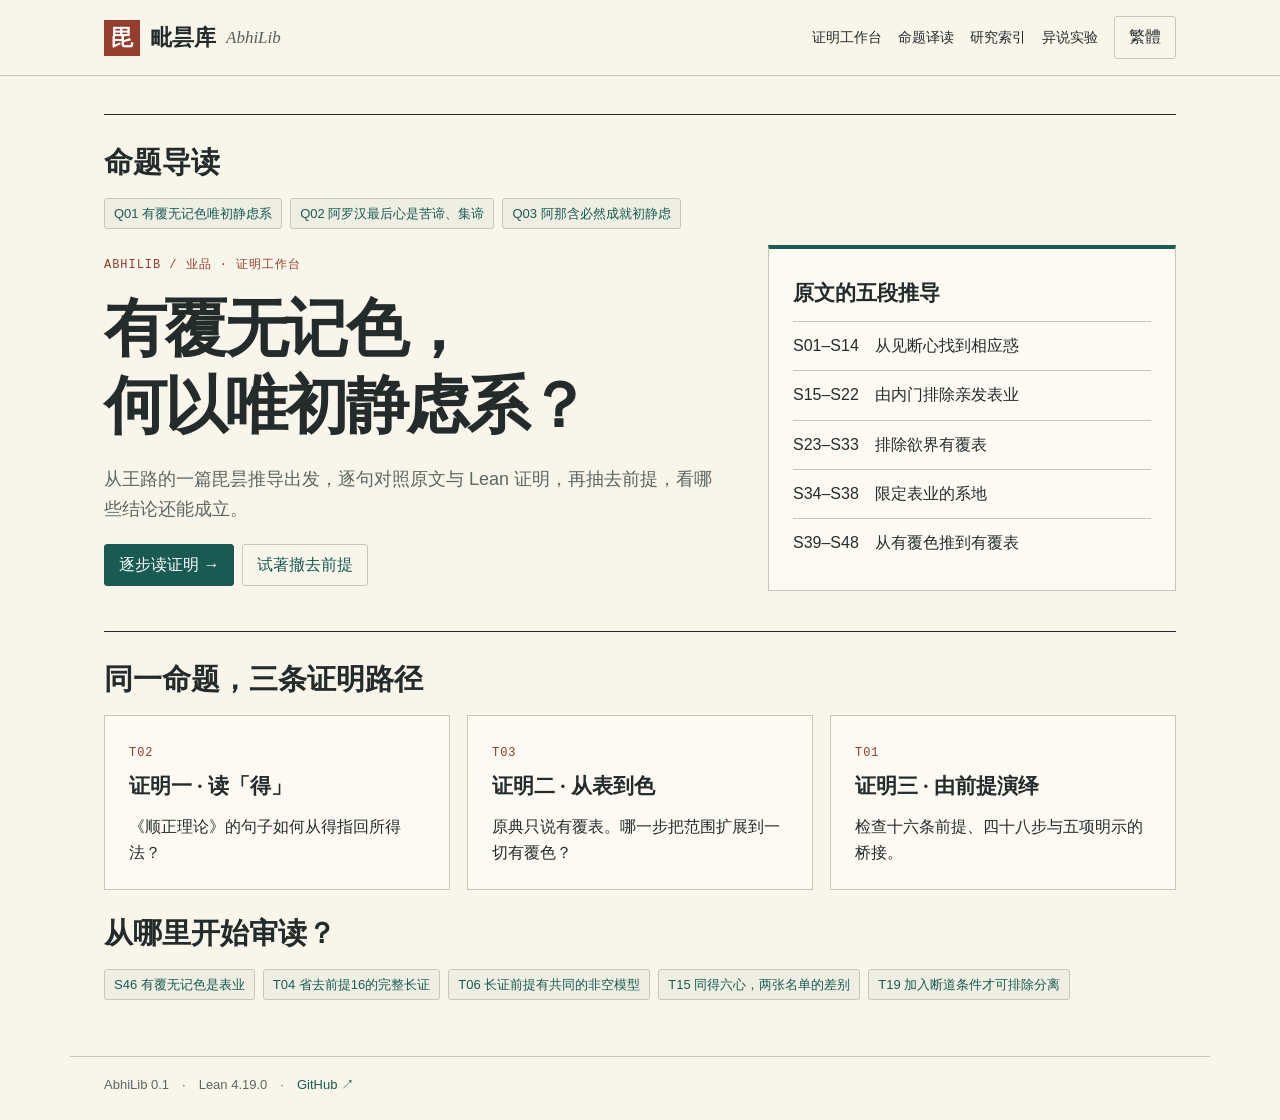
==== commit a27d21ad: "Add a standalone Chinese-to-Lean reading tool with ten sourced passages from 俱舍九題" ====
--- a/docs/index.html
+++ b/docs/index.html
@@ -26,6 +26,6 @@
 const rules=["染色必屬色業","無表色具有記性","表業唯欲界、初定繫","欲界沒有有覆表"];
 function lab(){return '<span class="kicker">MODEL LAB</span><h1>'+f("前提與反例")+'</h1><p class="lead">'+f("在四種色的形態、四種性、七種繫屬之間，Lean 窮舉了 112 筆候選描述。撤去一條規則，看看還有哪些有覆色可以落在初定之外。")+'</p><div class="layout"><section class="panel"><h3>'+f("選擇保留的局部規則")+'</h3>'+rules.map((r,i)=>'<label class="option"><input type="checkbox" checked data-rule="'+i+'"> '+f(r)+'</label>').join("")+'<label class="option"><input type="checkbox" id="other"> '+f("繫地規則改採有餘師：上三定容無覆表")+'</label><div id="labres" aria-live="polite"></div></section><aside class="plate"><h3>'+f("核對 Lean 見證")+'</h3>'+["T08","T09","T10","T20","T21","T22","T23"].map(x=>go(x,"")).join("")+'</aside></div><section class="band" style="margin-top:28px"><h2>'+f("另一項異說：善心現前得幾心？")+'</h2><p>'+f("切換三種讀法；這裡計算各種善心現前位所容得心的聯集。")+'</p><select class="ctrl" id="reading" aria-label="'+f("選擇讀法")+'">'+["《雜心》列舉","《俱舍》增欲善","王路所校《正理》"].map(t=>'<option>'+f(t)+'</option>').join("")+'</select><p id="roster"></p>'+chips(["T14","T15","T16"])+'</section>'}
 function labUpdate(){const on=Array.from(document.querySelectorAll("[data-rule]"),x=>x.checked);const other=el("other").checked;el("other").disabled=!on[2];const valid=DATA.model.rows.filter(x=>on.every((b,i)=>!b||x.rules[i===2&&other?4:i])),bad=valid.filter(x=>x.counter);el("labres").className="result "+(bad.length?"bad":"");el("labres").innerHTML='<b>'+f(bad.length?"出現反例":"此組規則推出唯初定繫")+'</b><br>'+f("容許的候選描述")+" "+valid.length+" / 112　·　"+f("反例")+" "+bad.length+(bad.length?'<p>'+f("例")+"　"+f(bad[0].features.join(" · "))+'</p>':'');let m=DATA.model.readings[el("reading").selectedIndex];el("roster").innerHTML="<strong>"+m.length+" "+f("心")+"</strong>　"+f(m.join("、"))}
-function render(){let id=location.hash.slice(1)||"home";const page=entries[id];document.documentElement.lang=trad?"zh-Hant":"zh-Hans";el("brand").textContent=trad?"毘曇庫":"毗昙库";el("nav").innerHTML=link("home","證明工作台")+link("index","研究索引")+link("lab","異說實驗")+'<button id="script">'+(trad?"简体":"繁體")+'</button>';el("script").onclick=()=>{trad=!trad;try{localStorage.setItem("abhi-script",trad?"t":"s")}catch{}render()};el("app").innerHTML=page?detail(page):id==="index"?index():id==="lab"?lab():id==="home"?home():link("home","條目未收錄，返回工作台");el("foot").innerHTML="AbhiLib 0.1　·　Lean 4.19.0　·　<a href='"+repo+"'>GitHub ↗</a>";document.title=(page?(trad?page.title:simple(page.title)):"AbhiLib")+" · "+el("brand").textContent;if(id==="index"){el("search").oninput=el("group").onchange=filter;filter()}if(id==="lab"){el("app").onchange=labUpdate;labUpdate()}else el("app").onchange=null}
+function render(){let id=location.hash.slice(1)||"home";const page=entries[id];document.documentElement.lang=trad?"zh-Hant":"zh-Hans";el("brand").textContent=trad?"毘曇庫":"毗昙库";el("nav").innerHTML=link("home","證明工作台")+'<a href="./translate/">'+(trad?"命題譯讀":"命题译读")+'</a>'+link("index","研究索引")+link("lab","異說實驗")+'<button id="script">'+(trad?"简体":"繁體")+'</button>';el("script").onclick=()=>{trad=!trad;try{localStorage.setItem("abhi-script",trad?"t":"s")}catch{}render()};el("app").innerHTML=page?detail(page):id==="index"?index():id==="lab"?lab():id==="home"?home():link("home","條目未收錄，返回工作台");el("foot").innerHTML="AbhiLib 0.1　·　Lean 4.19.0　·　<a href='"+repo+"'>GitHub ↗</a>";document.title=(page?(trad?page.title:simple(page.title)):"AbhiLib")+" · "+el("brand").textContent;if(id==="index"){el("search").oninput=el("group").onchange=filter;filter()}if(id==="lab"){el("app").onchange=labUpdate;labUpdate()}else el("app").onchange=null}
 window.addEventListener("hashchange",()=>{render();scrollTo(0,0)});render()
 </script></body></html>
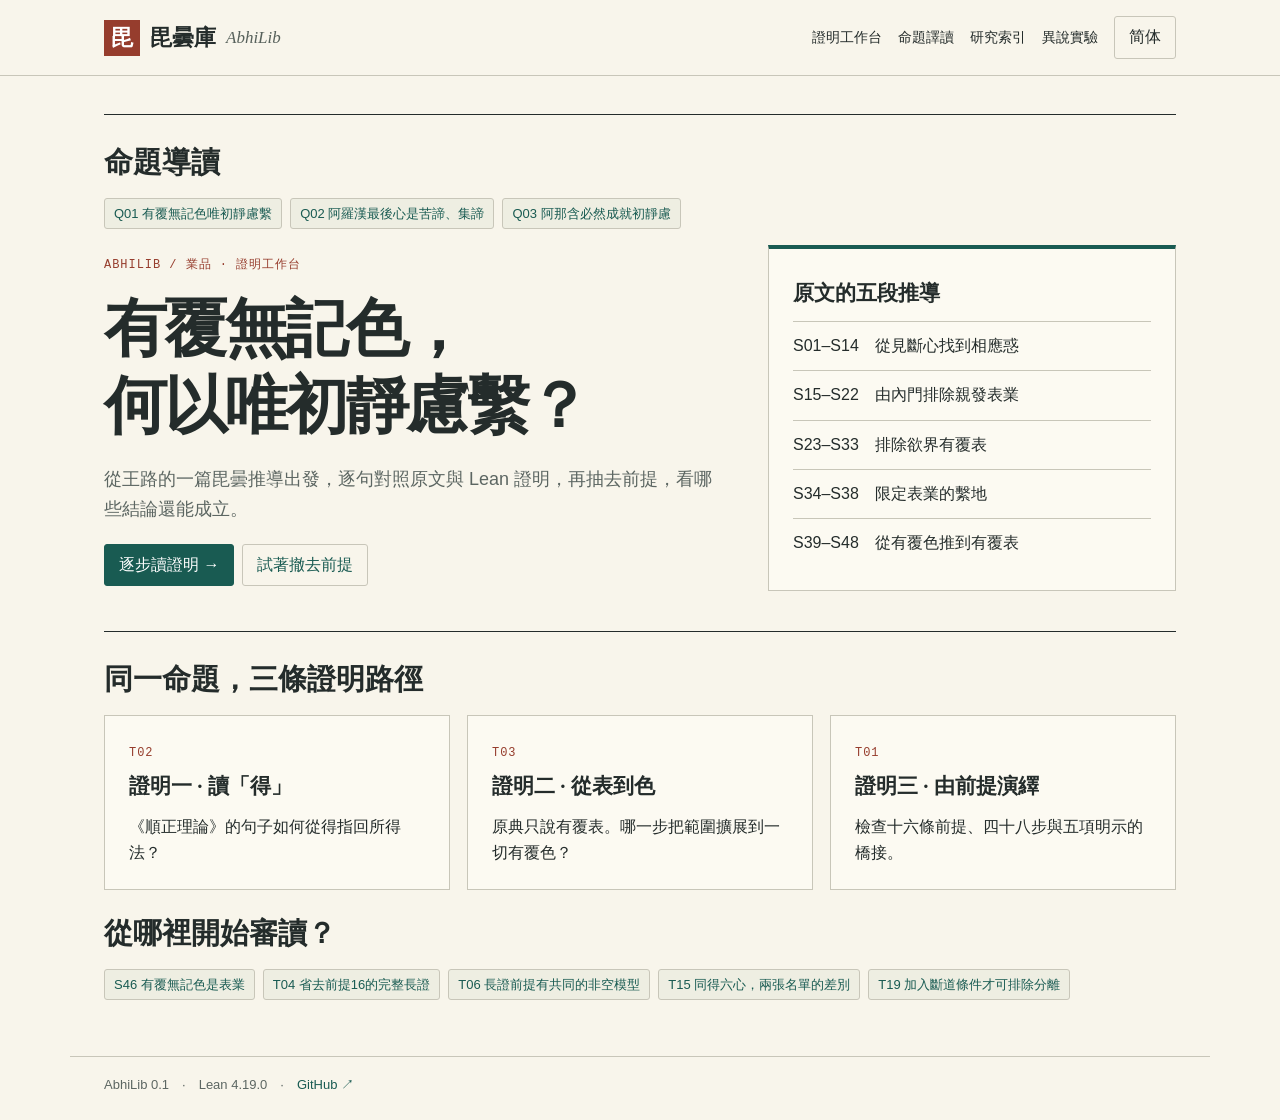
==== commit bb66c442: "以繁體中文命名正式術語，按分類區分同形義項" ====
--- a/docs/index.html
+++ b/docs/index.html
@@ -3,9 +3,9 @@
 :root{--paper:#f8f5eb;--ink:#242c2b;--muted:#5c6662;--line:#c8c6b9;--red:#963d2d;--teal:#195b52;--serif:"Noto Serif CJK SC","Songti SC","STSong",Georgia,serif;--sans:"Instrument Sans",-apple-system,"Noto Sans CJK SC","Microsoft YaHei",sans-serif}*{box-sizing:border-box}body{margin:0;background:var(--paper);color:var(--ink);font:16px/1.65 var(--sans)}header{border-bottom:1px solid var(--line)}.bar,main,footer{max-width:1140px;margin:auto;padding:0 34px}.bar{display:flex;align-items:center;gap:22px;min-height:75px}.brand{display:flex;align-items:center;gap:10px;font:bold 22px var(--serif);color:var(--ink)}.seal{display:grid;place-items:center;background:var(--red);color:#fff;padding:3px 7px;font-family:var(--serif)}.latin{font:italic 17px Georgia;color:#57615b}.nav{margin-left:auto;display:flex;gap:16px;align-items:center}.nav a{font-size:14px;color:var(--ink)}a{color:var(--teal);text-decoration:none}a:hover{text-decoration:underline;text-underline-offset:3px}button,select,input{font:inherit;color:var(--ink)}button,select{cursor:pointer}button,.btn{background:transparent;border:1px solid var(--line);border-radius:3px;padding:7px 14px}.btn{display:inline-block;text-decoration:none}.primary{background:var(--teal);color:white;border-color:var(--teal)}:focus-visible{outline:3px solid #b57944;outline-offset:3px}main{padding-top:38px;padding-bottom:56px;min-height:74vh}.hero{display:grid;grid-template-columns:1.2fr .8fr;gap:52px;align-items:center;padding:16px 0 40px}.kicker,.num{font:12px/1.5 ui-monospace,monospace;letter-spacing:.08em;color:var(--red)}h1,h2,h3,blockquote{font-family:var(--serif)}h1{font-size:clamp(35px,4.9vw,63px);line-height:1.23;margin:14px 0 20px;letter-spacing:-.04em}h2{font-size:29px;line-height:1.45;margin:22px 0 15px}h3{font-size:21px;line-height:1.45;margin:7px 0 12px}p{margin:10px 0 19px}.lead{font-size:18px;color:var(--muted);max-width:43em}.actions,.chips{display:flex;flex-wrap:wrap;gap:8px;align-items:center}.plate,.panel{border:1px solid var(--line);padding:22px 24px;background:#fcfaf2}.plate{border-top:4px solid var(--teal)}.plate a,.item{display:block;border-top:1px solid var(--line);padding:11px 0;color:var(--ink)}.plate small,.hint{color:var(--muted)}.band{border-top:1px solid var(--ink);padding-top:4px}.grid{display:grid;grid-template-columns:repeat(3,1fr);gap:17px}.grid .panel{display:block;color:var(--ink)}.grid .panel:hover{border-color:var(--teal)}.layout{display:grid;grid-template-columns:minmax(0,1.8fr) minmax(230px,.8fr);gap:24px}.narrow{max-width:780px}.chip{background:#eeeee2;border:1px solid var(--line);padding:4px 9px;font-size:13px;color:var(--teal);border-radius:3px}.note{border-left:3px solid var(--red);padding:8px 16px;background:#f1ebe0}.list{padding:0}.item strong{margin:0 12px 0 0}.item span{display:inline-block;min-width:55px}.ctrl{padding:9px 12px;background:#fffdf5;border:1px solid var(--line);max-width:100%;border-radius:3px}.lookup{width:min(100%,480px)}.filters{display:flex;gap:9px;flex-wrap:wrap;margin:18px 0}.option{display:block;margin:10px 0}.option input{accent-color:var(--teal);width:18px;height:18px;vertical-align:middle}pre{white-space:pre-wrap;overflow-wrap:anywhere;background:#27342e;color:#f2f0e4;padding:18px;border-radius:4px;font:13px/1.65 ui-monospace,monospace}blockquote{margin:14px 0;font-size:24px}details{margin:14px 0}summary{cursor:pointer;color:var(--teal)}.pager{display:flex;justify-content:space-between;margin-top:20px}.crumb{font-size:14px;color:var(--muted)}.result{background:#e6eee4;border-top:3px solid var(--teal);padding:17px}.bad{background:#f3e5d9;border-color:var(--red)}.scroll{max-height:61vh;overflow:auto}.rowlinks{display:grid;grid-template-columns:repeat(5,1fr);gap:5px}.rowlinks a{text-align:center;padding:3px;border:1px solid var(--line);font:13px/1.8 monospace}.rowlinks a[aria-current]{background:var(--teal);color:white}footer{padding-top:17px;padding-bottom:25px;border-top:1px solid var(--line);font-size:13px;color:var(--muted)}@media(max-width:760px){.bar,main,footer{padding-left:18px;padding-right:18px}.bar{align-items:flex-start;gap:6px;flex-direction:column;padding-top:10px;padding-bottom:8px}.nav{margin:0;width:100%;gap:13px;flex-wrap:wrap}.nav button{padding:2px 6px;font-size:13px}.hero,.layout,.grid{grid-template-columns:1fr;gap:15px}.hero{padding-top:0}.plate,.panel{padding:15px}.hero h1{font-size:40px}main{padding-top:24px}.rowlinks{grid-template-columns:repeat(8,1fr)}}
 </style></head><body><header><div class="bar"><a class="brand" href="#home"><span class="seal">毘</span><span id="brand">毗昙库</span><span class="latin">AbhiLib</span></a><nav class="nav" id="nav"></nav></div></header><main id="app"></main><footer id="foot"></footer>
 <script>
-const DATA={"entries":{"S01":{"id":"S01","title":"所斷有二種：見所斷、修所斷。","group":"steps","refs":["P04"],"note":"模型內以斷類構造及其互斥性給出。","decl":"Article.s01","code":"theorem s01 : P04 := by intro k h; cases k \u003c;> simp_all [IsCut]","src":"https://github.com/wanglu2016/abhilib-gpt/blob/main/AbhiLib/Article.lean#L5","axioms":["propext"],"calls":[],"parameters":["P04"]},"S02":{"id":"S02","title":"唯無漏心非所斷。","group":"steps","refs":["P05"],"note":"取「非所斷心必無漏」這個方向。","decl":"Article.s02","code":"theorem s02 (p : P05 w) : P05 w := p","src":"https://github.com/wanglu2016/abhilib-gpt/blob/main/AbhiLib/Article.lean#L6","axioms":[],"calls":["P05"],"parameters":["P05"]},"S03":{"id":"S03","title":"有漏心是所斷。","group":"steps","refs":["S02"],"note":"此處有漏心以非無漏心表示。","decl":"Article.s03","code":"theorem s03 (p : P05 w) (c : w.Mind) (h : ¬ w.pureMind c) : IsCut (w.mc c) := fun e => h (s02 w p c e)","src":"https://github.com/wanglu2016/abhilib-gpt/blob/main/AbhiLib/Article.lean#L7","axioms":[],"calls":["P05","S02"],"parameters":["P05"]},"S04":{"id":"S04","title":"有漏心或見所斷，或修所斷。","group":"steps","refs":["S01","S03"],"note":"這條支線到此結束。可檢查長證終點的參數。","decl":"Article.s04","code":"theorem s04 (p : P05 w) (c : w.Mind) (h : ¬ w.pureMind c) :\n    w.mc c = .seeing ∨ w.mc c = .cultivation := s01 _ (s03 w p c h)","src":"https://github.com/wanglu2016/abhilib-gpt/blob/main/AbhiLib/Article.lean#L8","axioms":["propext"],"calls":["P05","S01","S03"],"parameters":["P05"]},"S05":{"id":"S05","title":"不染心非見所斷。","group":"steps","refs":["P06"],"note":"","decl":"Article.s05","code":"theorem s05 (p : P06 w) : P06 w := p","src":"https://github.com/wanglu2016/abhilib-gpt/blob/main/AbhiLib/Article.lean#L10","axioms":[],"calls":["P06"],"parameters":["P06"]},"S06":{"id":"S06","title":"見所斷心是染。","group":"steps","refs":["S05"],"note":"","decl":"Article.s06","code":"theorem s06 (p : P06 w) (c : w.Mind) (h : w.mc c = .seeing) : Stain (w.mn c) := by\n  by_cases s : Stain (w.mn c)\n  · exact s\n  · exact False.elim (s05 w p c s h)","src":"https://github.com/wanglu2016/abhilib-gpt/blob/main/AbhiLib/Article.lean#L11","axioms":[],"calls":["P06","S05"],"parameters":["P06"]},"S07":{"id":"S07","title":"心由相應成善染性。","group":"steps","refs":["P07"],"note":"善心與染心分別帶有相應法見證。此證用到染心的一半。","decl":"Article.s07","code":"theorem s07 (p : P07 w) : P07 w := p","src":"https://github.com/wanglu2016/abhilib-gpt/blob/main/AbhiLib/Article.lean#L15","axioms":[],"calls":["P07"],"parameters":["P07"]},"S08":{"id":"S08","title":"見所斷心與惑相應。","group":"steps","refs":["S06","S07"],"note":"","decl":"Article.s08","code":"theorem s08 (p6 : P06 w) (p7 : P07 w) (c : w.Mind) (h : w.mc c = .seeing) :\n    ∃ f, w.assoc c f ∧ w.afflicted f := (s07 w p7).1 c (s06 w p6 c h)","src":"https://github.com/wanglu2016/abhilib-gpt/blob/main/AbhiLib/Article.lean#L16","axioms":[],"calls":["P06","P07","S07","S06"],"parameters":["P06","P07"]},"S09":{"id":"S09","title":"惑是所斷。","group":"steps","refs":["P16"],"note":"","decl":"Article.s09","code":"theorem s09 (p : P16 w) : P16 w := p","src":"https://github.com/wanglu2016/abhilib-gpt/blob/main/AbhiLib/Article.lean#L18","axioms":[],"calls":["P16"],"parameters":["P16"]},"S10":{"id":"S10","title":"惑有兩種：見所斷惑、修所斷惑。","group":"steps","refs":["S01","S09"],"note":"","decl":"Article.s10","code":"theorem s10 (p : P16 w) (f : w.Factor) (a : w.afflicted f) :\n    w.fc f = .seeing ∨ w.fc f = .cultivation := s01 _ (s09 w p f a)","src":"https://github.com/wanglu2016/abhilib-gpt/blob/main/AbhiLib/Article.lean#L19","axioms":["propext"],"calls":["P16","S01","S09"],"parameters":["P16"]},"S11":{"id":"S11","title":"修所斷惑相應心是修所斷心。","group":"steps","refs":["P03"],"note":"","decl":"Article.s11","code":"theorem s11 (p : P03 w) (c : w.Mind) (f : w.Factor) (a : w.assoc c f) (h : w.fc f = .cultivation) :\n    w.mc c = .cultivation := (p c f a).2.trans h","src":"https://github.com/wanglu2016/abhilib-gpt/blob/main/AbhiLib/Article.lean#L21","axioms":[],"calls":["P03"],"parameters":["P03"]},"S12":{"id":"S12","title":"見所斷心不是修所斷心。","group":"steps","refs":["S01"],"note":"見、修在斷類中互斥。","decl":"Article.s12","code":"theorem s12 (k : Cut) (h : k = .seeing) : k ≠ .cultivation := by simp [h]","src":"https://github.com/wanglu2016/abhilib-gpt/blob/main/AbhiLib/Article.lean#L23","axioms":["propext"],"calls":[],"parameters":[]},"S13":{"id":"S13","title":"見所斷心不與修所斷惑相應。","group":"steps","refs":["S11","S12"],"note":"","decl":"Article.s13","code":"theorem s13 (p : P03 w) (c : w.Mind) (f : w.Factor) (h : w.mc c = .seeing) (r : w.fc f = .cultivation) :\n    ¬ w.assoc c f := fun a => s12 _ h (s11 w p c f a r)","src":"https://github.com/wanglu2016/abhilib-gpt/blob/main/AbhiLib/Article.lean#L24","axioms":["propext"],"calls":["P03","S12","S11"],"parameters":["P03"]},"S14":{"id":"S14","title":"見所斷心與見所斷惑相應。","group":"steps","refs":["S08","S10","S13"],"note":"另一條證明可直接用前提3將心的斷類移給第8步取得的相應惑。參見 T05。","decl":"Article.s14","code":"theorem s14 (p3 : P03 w) (p6 : P06 w) (p7 : P07 w) (p16 : P16 w) : HasSeeing w := by\n  intro c h\n  obtain ⟨f,a,o⟩ := s08 w p6 p7 c h\n  exact ⟨f,a,o,(s10 w p16 f o).resolve_right (fun r => s13 w p3 c f h r a)⟩","src":"https://github.com/wanglu2016/abhilib-gpt/blob/main/AbhiLib/Article.lean#L27","axioms":["propext"],"calls":["P03","P06","P07","P16","S08","S10","S13"],"parameters":["P03","P06","P07","P16"]},"S15":{"id":"S15","title":"見所斷惑唯內門轉。","group":"steps","refs":["P01"],"note":"","decl":"Article.s15","code":"theorem s15 (p : P01 w) : P01 w := p","src":"https://github.com/wanglu2016/abhilib-gpt/blob/main/AbhiLib/Article.lean#L31","axioms":[],"calls":["P01"],"parameters":["P01"]},"S16":{"id":"S16","title":"見所斷心與見所斷惑相應。","group":"steps","refs":["S14"],"note":"重取第14步的結果。實際傳參見長證終點 T01。","decl":"Article.s16","code":"theorem s16 (h : HasSeeing w) : HasSeeing w := h","src":"https://github.com/wanglu2016/abhilib-gpt/blob/main/AbhiLib/Article.lean#L32","axioms":[],"calls":[],"parameters":[]},"S17":{"id":"S17","title":"相應法同所緣。","group":"steps","refs":["P03"],"note":"","decl":"Article.s17","code":"theorem s17 (p : P03 w) (c : w.Mind) (f : w.Factor) (a : w.assoc c f) : w.mo c = w.fo f := (p c f a).1","src":"https://github.com/wanglu2016/abhilib-gpt/blob/main/AbhiLib/Article.lean#L33","axioms":[],"calls":["P03"],"parameters":["P03"]},"S18":{"id":"S18","title":"見所斷心唯緣內門。","group":"steps","refs":["S15","S16","S17"],"note":"透過共同所緣的門向得到心的門向。","decl":"Article.s18","code":"theorem s18 (p1 : P01 w) (p3 : P03 w) (seen : HasSeeing w) (c : w.Mind) (h : w.mc c = .seeing) :\n    w.door (w.mo c) = .inner := by\n  obtain ⟨f,a,o,cut⟩ := s16 w seen c h\n  rw [s17 w p3 c f a]; exact s15 w p1 f o cut","src":"https://github.com/wanglu2016/abhilib-gpt/blob/main/AbhiLib/Article.lean#L34","axioms":[],"calls":["P01","P03","S16","S17","S15"],"parameters":["P01","P03"]},"S19":{"id":"S19","title":"見所斷心唯內門轉。","group":"steps","refs":["S18"],"note":"內門轉在此局部模型由所緣的門向定義。","decl":"Article.s19","code":"theorem s19 (p1 : P01 w) (p3 : P03 w) (seen : HasSeeing w) (c : w.Mind) (h : w.mc c = .seeing) :\n    Inward w c := s18 w p1 p3 seen c h","src":"https://github.com/wanglu2016/abhilib-gpt/blob/main/AbhiLib/Article.lean#L38","axioms":[],"calls":["P01","P03","S18"],"parameters":["P01","P03"]},"S20":{"id":"S20","title":"唯外門轉心能發表業。","group":"steps","refs":["P08"],"note":"","decl":"Article.s20","code":"theorem s20 (p : P08 w) : P08 w := p","src":"https://github.com/wanglu2016/abhilib-gpt/blob/main/AbhiLib/Article.lean#L40","axioms":[],"calls":["P08"],"parameters":["P08"]},"S21":{"id":"S21","title":"內門轉心不能發表業。","group":"steps","refs":["S20"],"note":"","decl":"Article.s21","code":"theorem s21 (p : P08 w) (c : w.Mind) (h : Inward w c) : ¬ CanStart w c :=\n  fun a => Door.noConfusion (h.symm.trans (s20 w p c a))","src":"https://github.com/wanglu2016/abhilib-gpt/blob/main/AbhiLib/Article.lean#L41","axioms":[],"calls":["P08","S20"],"parameters":["P08"]},"S22":{"id":"S22","title":"見所斷心不能發表業。","group":"steps","refs":["S19","S21"],"note":"此處限定親發表業的轉心。《俱舍》長行亦容見所斷識作較遠因等起。","decl":"Article.s22","code":"theorem s22 (p1 : P01 w) (p3 : P03 w) (p8 : P08 w) (seen : HasSeeing w) (c : w.Mind)\n    (h : w.mc c = .seeing) : ¬ CanStart w c := s21 w p8 c (s19 w p1 p3 seen c h)","src":"https://github.com/wanglu2016/abhilib-gpt/blob/main/AbhiLib/Article.lean#L43","axioms":[],"calls":["P01","P03","P08","S21","S19"],"parameters":["P01","P03","P08"]},"S23":{"id":"S23","title":"欲界惑唯身見、邊見及彼俱癡有覆無記。","group":"steps","refs":["P09"],"note":"","decl":"Article.s23","code":"theorem s23 (p : P09 w) : P09 w := p","src":"https://github.com/wanglu2016/abhilib-gpt/blob/main/AbhiLib/Article.lean#L45","axioms":[],"calls":["P09"],"parameters":["P09"]},"S24":{"id":"S24","title":"欲界有覆無記心或身見相應，或邊見相應。","group":"steps","refs":["S07","S23"],"note":"從心移到相應惑使用 B01。「彼俱癡」保留與二見同聚的見證。","decl":"Article.s24","code":"theorem s24 (p7 : P07 w) (p9 : P09 w) (b : B01 w) (c : w.Mind) (d : w.mg c = .desire)\n    (n : w.mn c = .covered) : WithView w c := by\n  obtain ⟨f,a,o⟩ := (s07 w p7).1 c (Or.inr n)\n  obtain ⟨fg,fn⟩ := b c f a o\n  rcases s23 w p9 f o (fg.trans d) (fn.trans n) with view | ignorance\n  · exact ⟨f,a,view⟩\n  · exact ignorance.2 c a","src":"https://github.com/wanglu2016/abhilib-gpt/blob/main/AbhiLib/Article.lean#L46","axioms":[],"calls":["P07","P09","B01","S07","S23"],"parameters":["P07","P09","B01"]},"S25":{"id":"S25","title":"身見、邊見皆見所斷。","group":"steps","refs":["P02"],"note":"","decl":"Article.s25","code":"theorem s25 (p : P02 w) (f : w.Factor) (h : TwoViews (w.kind f)) : w.fc f = .seeing := p f (Or.inl h)","src":"https://github.com/wanglu2016/abhilib-gpt/blob/main/AbhiLib/Article.lean#L53","axioms":[],"calls":["P02"],"parameters":["P02"]},"S26":{"id":"S26","title":"欲界有覆無記心是見所斷。","group":"steps","refs":["S24","S25"],"note":"從見的斷類轉回心，還用到 P03 的同所斷。","decl":"Article.s26","code":"theorem s26 (p2 : P02 w) (p3 : P03 w) (p7 : P07 w) (p9 : P09 w) (b : B01 w)\n    (c : w.Mind) (d : w.mg c = .desire) (n : w.mn c = .covered) : w.mc c = .seeing := by\n  obtain ⟨f,a,view⟩ := s24 w p7 p9 b c d n\n  exact (p3 c f a).2.trans (s25 w p2 f view)","src":"https://github.com/wanglu2016/abhilib-gpt/blob/main/AbhiLib/Article.lean#L54","axioms":[],"calls":["P02","P03","P07","P09","B01","S24","S25"],"parameters":["P02","P03","P07","P09","B01"]},"S27":{"id":"S27","title":"欲界有覆無記心不能發表業。","group":"steps","refs":["S22","S26"],"note":"","decl":"Article.s27","code":"theorem s27 (seen : ∀ c, w.mg c = .desire → w.mn c = .covered → w.mc c = .seeing)\n    (block : ∀ c, w.mc c = .seeing → ¬ CanStart w c) : Block w := fun c d n => block c (seen c d n)","src":"https://github.com/wanglu2016/abhilib-gpt/blob/main/AbhiLib/Article.lean#L59","axioms":[],"calls":[],"parameters":[]},"S28":{"id":"S28","title":"欲界表業不是有覆無記心所發。","group":"steps","refs":["S27"],"note":"從表業之地回到親發心之地，使用 B03。","decl":"Article.s28","code":"theorem s28 (block : Block w) (b : B03 w) (x : Rupa) (m : Manifest x) (d : x.ground = .desire)\n    (c : w.Mind) (n : w.mn c = .covered) : ¬ w.starts c x :=\n  fun h => block c ((b c x m h).trans d) n ⟨x,m,h⟩","src":"https://github.com/wanglu2016/abhilib-gpt/blob/main/AbhiLib/Article.lean#L61","axioms":[],"calls":["B03"],"parameters":["B03"]},"S29":{"id":"S29","title":"色由等起成善染性。","group":"steps","refs":["P10"],"note":"","decl":"Article.s29","code":"theorem s29 (p : P10 w) (x : Rupa) (a : w.admitted x) (n : GoodOrStained x.nature) : Dyed w x := (p x a n).1","src":"https://github.com/wanglu2016/abhilib-gpt/blob/main/AbhiLib/Article.lean#L64","axioms":[],"calls":["P10"],"parameters":["P10"]},"S30":{"id":"S30","title":"表業是色。","group":"steps","refs":["P11"],"note":"表色是色法的一個子類型。Lean 將此步編為有類型的投影。","decl":"Article.s30","code":"def s30 (x : {r : Rupa // Manifest r}) : Rupa := x.val","src":"https://github.com/wanglu2016/abhilib-gpt/blob/main/AbhiLib/Article.lean#L65","axioms":[],"calls":[],"parameters":[]},"S31":{"id":"S31","title":"表業由等起成善染性。","group":"steps","refs":["S29","S30"],"note":"","decl":"Article.s31","code":"theorem s31 (p : P10 w) (x : {r : Rupa // Manifest r}) (a : w.admitted x.val)\n    (n : GoodOrStained x.val.nature) : Dyed w x.val := s29 w p (s30 x) a n","src":"https://github.com/wanglu2016/abhilib-gpt/blob/main/AbhiLib/Article.lean#L66","axioms":[],"calls":["P10","S29","S30"],"parameters":["P10"]},"S32":{"id":"S32","title":"欲界表業不是有覆無記。","group":"steps","refs":["S28","S31"],"note":"僅知同為染，仍有不善與有覆兩種可能。B02 補足親發心與表業的細分性。","decl":"Article.s32","code":"theorem s32 (block : Block w) (b2 : B02 w) (b3 : B03 w) (p : P10 w) (x : Rupa)\n    (a : w.admitted x) (m : Manifest x) (d : x.ground = .desire) : ¬ Covered x := by\n  intro cov\n  obtain ⟨c,h,agree⟩ := s31 w p ⟨x,m⟩ a (Or.inr (Or.inr cov))\n  rcases agree with good | stained\n  · exact Nature.noConfusion (good.1.symm.trans cov)\n  · exact s28 w block b3 x m d c (b2 c x m h cov stained.2) h","src":"https://github.com/wanglu2016/abhilib-gpt/blob/main/AbhiLib/Article.lean#L68","axioms":[],"calls":["B02","B03","P10","S31","S28"],"parameters":["B02","B03","P10"]},"S33":{"id":"S33","title":"欲界沒有有覆無記表業。","group":"steps","refs":["S32"],"note":"","decl":"Article.s33","code":"theorem s33 (block : Block w) (b2 : B02 w) (b3 : B03 w) (p : P10 w) (x : Rupa)\n    (a : w.admitted x) (m : Manifest x) (cov : Covered x) : x.ground ≠ .desire :=\n  fun d => s32 w block b2 b3 p x a m d cov","src":"https://github.com/wanglu2016/abhilib-gpt/blob/main/AbhiLib/Article.lean#L75","axioms":[],"calls":["B02","B03","P10","S32"],"parameters":["B02","B03","P10"]},"S34":{"id":"S34","title":"唯有伺心能發表業。","group":"steps","refs":["P08","P12"],"note":"","decl":"Article.s34","code":"theorem s34 (p8 : P08 w) (p12 : P12 w) (c : w.Mind) (a : CanStart w c) : w.vicara c := p12 c (p8 c a)","src":"https://github.com/wanglu2016/abhilib-gpt/blob/main/AbhiLib/Article.lean#L78","axioms":[],"calls":["P08","P12"],"parameters":["P08","P12"]},"S35":{"id":"S35","title":"第二靜慮以上都無尋、伺。","group":"steps","refs":["P13"],"note":"","decl":"Article.s35","code":"theorem s35 (p : P13 w) : P13 w := p","src":"https://github.com/wanglu2016/abhilib-gpt/blob/main/AbhiLib/Article.lean#L79","axioms":[],"calls":["P13"],"parameters":["P13"]},"S36":{"id":"S36","title":"第二靜慮以上都無表業。","group":"steps","refs":["S34","S35"],"note":"由心及表要用 B03 同地、B04 有直接發心。","decl":"Article.s36","code":"theorem s36 (p8 : P08 w) (p12 : P12 w) (p13 : P13 w) (b3 : B03 w) (b4 : B04 w)\n    (x : Rupa) (a : w.admitted x) (upper : AboveFirst x.ground) : ¬ Manifest x := by\n  intro m\n  obtain ⟨c,h⟩ := b4 x a m\n  have loc := b3 c x m h\n  exact (s35 w p13 c (loc.symm ▸ upper)).2 (s34 w p8 p12 c ⟨x,m,h⟩)","src":"https://github.com/wanglu2016/abhilib-gpt/blob/main/AbhiLib/Article.lean#L80","axioms":[],"calls":["P08","P12","P13","B03","B04","S35","S34"],"parameters":["P08","P12","P13","B03","B04"]},"S37":{"id":"S37","title":"表業唯欲界、初靜慮繫。","group":"steps","refs":["S36"],"note":"地的分類留有「不繫」；此處用 B05 排除。","decl":"Article.s37","code":"theorem s37 (x : Rupa) (noUpper : AboveFirst x.ground → ¬ Manifest x) (bound : B05 w)\n    (a : w.admitted x) (m : Manifest x) : Low x.ground := by\n  by_cases l : Low x.ground\n  · exact l\n  · exact False.elim (noUpper ⟨l,bound x a m⟩ m)","src":"https://github.com/wanglu2016/abhilib-gpt/blob/main/AbhiLib/Article.lean#L86","axioms":[],"calls":["B05"],"parameters":["B05"]},"S38":{"id":"S38","title":"有覆無記表業唯初靜慮繫。","group":"steps","refs":["S33","S37"],"note":"Lean 抽出排除欲界這一步。其「有覆」與「表」條件由組合定理 assemble 傳入。","decl":"Article.s38","code":"theorem s38 (x : Rupa) (noDesire : x.ground ≠ .desire) (l : Low x.ground) : x.ground = .first :=\n  l.resolve_left noDesire","src":"https://github.com/wanglu2016/abhilib-gpt/blob/main/AbhiLib/Article.lean#L91","axioms":[],"calls":[],"parameters":[]},"S39":{"id":"S39","title":"染色是由等起而成。","group":"steps","refs":["P10"],"note":"","decl":"Article.s39","code":"theorem s39 (p : P10 w) (x : Rupa) (a : w.admitted x) (s : Stain x.nature) : Dyed w x := (p x a (Or.inr s)).1","src":"https://github.com/wanglu2016/abhilib-gpt/blob/main/AbhiLib/Article.lean#L93","axioms":[],"calls":["P10"],"parameters":["P10"]},"S40":{"id":"S40","title":"有覆無記是染。","group":"steps","refs":["P14"],"note":"","decl":"Article.s40","code":"theorem s40 (x : Rupa) (c : Covered x) : Stain x.nature := Or.inr c","src":"https://github.com/wanglu2016/abhilib-gpt/blob/main/AbhiLib/Article.lean#L94","axioms":[],"calls":[],"parameters":[]},"S41":{"id":"S41","title":"有覆無記色是由等起而成。","group":"steps","refs":["S39","S40"],"note":"原文演示的支線，長證終點另由第45步收束。","decl":"Article.s41","code":"theorem s41 (p : P10 w) (x : Rupa) (a : w.admitted x) (c : Covered x) : Dyed w x := s39 w p x a (s40 x c)","src":"https://github.com/wanglu2016/abhilib-gpt/blob/main/AbhiLib/Article.lean#L95","axioms":[],"calls":["P10","S39","S40"],"parameters":["P10"]},"S42":{"id":"S42","title":"無表色沒有無記性。","group":"steps","refs":["P15"],"note":"","decl":"Article.s42","code":"theorem s42 (p : P15 w) (x : Rupa) (a : w.admitted x) (u : x.form = .unmanifest) : ¬ Neutral x.nature := p x a u","src":"https://github.com/wanglu2016/abhilib-gpt/blob/main/AbhiLib/Article.lean#L96","axioms":[],"calls":["P15"],"parameters":["P15"]},"S43":{"id":"S43","title":"有覆無記色不是無表色。","group":"steps","refs":["S42"],"note":"","decl":"Article.s43","code":"theorem s43 (p : P15 w) (x : Rupa) (a : w.admitted x) (c : Covered x) : x.form ≠ .unmanifest :=\n  fun u => s42 w p x a u (Or.inl c)","src":"https://github.com/wanglu2016/abhilib-gpt/blob/main/AbhiLib/Article.lean#L97","axioms":[],"calls":["P15","S42"],"parameters":["P15"]},"S44":{"id":"S44","title":"色中唯業有善染性。","group":"steps","refs":["P10"],"note":"","decl":"Article.s44","code":"theorem s44 (p : P10 w) (x : Rupa) (a : w.admitted x) (n : GoodOrStained x.nature) : ColorKarma x := (p x a n).2","src":"https://github.com/wanglu2016/abhilib-gpt/blob/main/AbhiLib/Article.lean#L99","axioms":[],"calls":["P10"],"parameters":["P10"]},"S45":{"id":"S45","title":"有覆無記色是業。","group":"steps","refs":["P14","S44"],"note":"","decl":"Article.s45","code":"theorem s45 (p : P10 w) (x : Rupa) (a : w.admitted x) (c : Covered x) : ColorKarma x :=\n  s44 w p x a (Or.inr (s40 x c))","src":"https://github.com/wanglu2016/abhilib-gpt/blob/main/AbhiLib/Article.lean#L100","axioms":[],"calls":["P10","S44","S40"],"parameters":["P10"]},"S46":{"id":"S46","title":"有覆無記色是表業。","group":"steps","refs":["P11","S43"],"note":"此處還須第45步。先確定所論色是業，第11前提的二分才適用。","decl":"Article.s46","code":"theorem s46 (x : Rupa) (k : ColorKarma x) (h : x.form ≠ .unmanifest) : Manifest x := k.resolve_right h","src":"https://github.com/wanglu2016/abhilib-gpt/blob/main/AbhiLib/Article.lean#L102","axioms":[],"calls":[],"parameters":[]},"S47":{"id":"S47","title":"有覆無記色是有覆無記表業。","group":"steps","refs":["S46"],"note":"","decl":"Article.s47","code":"theorem s47 (x : Rupa) (c : Covered x) (m : Manifest x) : Covered x ∧ Manifest x := ⟨c,m⟩","src":"https://github.com/wanglu2016/abhilib-gpt/blob/main/AbhiLib/Article.lean#L103","axioms":[],"calls":[],"parameters":[]},"S48":{"id":"S48","title":"有覆無記色唯初靜慮繫。","group":"steps","refs":["S38","S47"],"note":"全稱範圍命題。存在見證在 T06 另行給出。","decl":"Article.s48","code":"theorem s48 (x : Rupa) (h : Covered x → Manifest x → x.ground = .first)\n    (cm : Covered x ∧ Manifest x) : x.ground = .first := h cm.1 cm.2","src":"https://github.com/wanglu2016/abhilib-gpt/blob/main/AbhiLib/Article.lean#L104","axioms":[],"calls":[],"parameters":[]},"P01":{"id":"P01","title":"見所斷惑唯內門轉。","group":"premises","decl":"P01","verse":"見斷識唯轉","refs":["R10"],"code":"def P01 := ∀ f, w.afflicted f → w.fc f = .seeing → w.door (w.fo f) = .inner","src":"https://github.com/wanglu2016/abhilib-gpt/blob/main/AbhiLib/Core.lean#L62","axioms":[],"calls":[],"parameters":[]},"P02":{"id":"P02","title":"身見、邊見、邪見、見取、戒禁取唯見所斷。","group":"premises","decl":"P02","verse":"六由見異十／欲見苦等斷","refs":["R10"],"code":"def P02 := ∀ f, FiveViews (w.kind f) → w.fc f = .seeing","src":"https://github.com/wanglu2016/abhilib-gpt/blob/main/AbhiLib/Core.lean#L63","axioms":[],"calls":[],"parameters":[]},"P03":{"id":"P03","title":"相應法同所緣、同所斷非所斷。","group":"premises","decl":"P03","verse":"相應義有五／由時果善等／心心所同依","refs":["R10"],"code":"def P03 := ∀ c f, w.assoc c f → w.mo c = w.fo f ∧ w.mc c = w.fc f","src":"https://github.com/wanglu2016/abhilib-gpt/blob/main/AbhiLib/Core.lean#L64","axioms":[],"calls":[],"parameters":[]},"P04":{"id":"P04","title":"所斷有二種：見所斷、修所斷。","group":"premises","decl":"P04","verse":"餘通見修斷","refs":["R10"],"code":"def P04 := ∀ k : Cut, IsCut k → k = .seeing ∨ k = .cultivation","src":"https://github.com/wanglu2016/abhilib-gpt/blob/main/AbhiLib/Core.lean#L65","axioms":[],"calls":[],"parameters":[]},"P05":{"id":"P05","title":"唯無漏心非所斷。","group":"premises","decl":"P05","verse":"後三界通三／無攝有違故","refs":["R10"],"code":"def P05 := ∀ c, w.mc c = .neither → w.pureMind c","src":"https://github.com/wanglu2016/abhilib-gpt/blob/main/AbhiLib/Core.lean#L66","axioms":[],"calls":[],"parameters":[]},"P06":{"id":"P06","title":"不染心非見所斷。","group":"premises","decl":"P06","verse":"不染非六生","refs":["R10"],"code":"def P06 := ∀ c, ¬ Stain (w.mn c) → w.mc c ≠ .seeing","src":"https://github.com/wanglu2016/abhilib-gpt/blob/main/AbhiLib/Core.lean#L67","axioms":[],"calls":[],"parameters":[]},"P07":{"id":"P07","title":"心由相應成善染性。","group":"premises","decl":"P07","verse":"相應彼相應","refs":["R10"],"code":"def P07 := (∀ c, Stain (w.mn c) → ∃ f, w.assoc c f ∧ w.afflicted f) ∧\n  (∀ c, w.mn c = .good → ∃ f, w.assoc c f ∧ w.fnat f = .good)","src":"https://github.com/wanglu2016/abhilib-gpt/blob/main/AbhiLib/Core.lean#L68","axioms":[],"calls":[],"parameters":[]},"P08":{"id":"P08","title":"唯外門轉心能發表業。","group":"premises","decl":"P08","verse":"五識唯尋伺","refs":["R10"],"code":"def P08 := ∀ c, CanStart w c → Outward w c","src":"https://github.com/wanglu2016/abhilib-gpt/blob/main/AbhiLib/Core.lean#L70","axioms":[],"calls":[],"parameters":[]},"P09":{"id":"P09","title":"欲界惑唯身見、邊見及彼俱癡是有覆無記性。","group":"premises","decl":"P09","verse":"及欲身邊見","refs":["R10"],"code":"def P09 := ∀ f, w.afflicted f → w.fg f = .desire → w.fnat f = .covered →\n  TwoViews (w.kind f) ∨ WithIgnorance w f","src":"https://github.com/wanglu2016/abhilib-gpt/blob/main/AbhiLib/Core.lean#L71","axioms":[],"calls":[],"parameters":[]},"P10":{"id":"P10","title":"色由等起成善染性，所成善染色是業。","group":"premises","decl":"P10","verse":"此除色聲八／等起色業等","refs":["R10"],"code":"def P10 := ∀ x, w.admitted x → GoodOrStained x.nature → Dyed w x ∧ ColorKarma x","src":"https://github.com/wanglu2016/abhilib-gpt/blob/main/AbhiLib/Core.lean#L73","axioms":[],"calls":[],"parameters":[]},"P11":{"id":"P11","title":"色業分為表、無表二種；表業是表色、無表業是無表色。","group":"premises","decl":"P11","verse":"俱表無表性／五境及無表","refs":["R10"],"code":"def P11 := ∀ x, ColorKarma x ↔ Manifest x ∨ x.form = .unmanifest","src":"https://github.com/wanglu2016/abhilib-gpt/blob/main/AbhiLib/Core.lean#L74","axioms":[],"calls":[],"parameters":[]},"P12":{"id":"P12","title":"外門轉心必有伺。","group":"premises","decl":"P12","verse":"表唯有伺二","refs":["R10"],"code":"def P12 := ∀ c, Outward w c → w.vicara c","src":"https://github.com/wanglu2016/abhilib-gpt/blob/main/AbhiLib/Core.lean#L75","axioms":[],"calls":[],"parameters":[]},"P13":{"id":"P13","title":"二定以上都無尋、伺。","group":"premises","decl":"P13","verse":"上兼除伺等／中唯伺上無","refs":["R10"],"code":"def P13 := ∀ c, AboveFirst (w.mg c) → ¬ w.vitarka c ∧ ¬ w.vicara c","src":"https://github.com/wanglu2016/abhilib-gpt/blob/main/AbhiLib/Core.lean#L76","axioms":[],"calls":[],"parameters":[]},"P14":{"id":"P14","title":"不善、有覆無記是染。","group":"premises","decl":"P14","verse":"善惡覆無覆／染有罪覆劣","refs":["R10"],"code":"def P14 := ∀ n : Nature, n = .bad ∨ n = .covered → Stain n","src":"https://github.com/wanglu2016/abhilib-gpt/blob/main/AbhiLib/Core.lean#L77","axioms":[],"calls":[],"parameters":[]},"P15":{"id":"P15","title":"無表色是有記性。","group":"premises","decl":"P15","verse":"隨流淨不淨／無表記餘三","refs":["R10"],"code":"def P15 := ∀ x, w.admitted x → x.form = .unmanifest → ¬ Neutral x.nature","src":"https://github.com/wanglu2016/abhilib-gpt/blob/main/AbhiLib/Core.lean#L78","axioms":[],"calls":[],"parameters":[]},"P16":{"id":"P16","title":"惑是所斷。","group":"premises","decl":"P16","verse":"忍所害隨眠／已說煩惱斷","refs":["R10"],"code":"def P16 := ∀ f, w.afflicted f → IsCut (w.fc f)","src":"https://github.com/wanglu2016/abhilib-gpt/blob/main/AbhiLib/Core.lean#L79","axioms":[],"calls":[],"parameters":[]},"B01":{"id":"B01","title":"相應惑與心同繫地、同四分性。","group":"bridges","decl":"B01","refs":["S24"],"code":"def B01 := ∀ c f, w.assoc c f → w.afflicted f → w.fg f = w.mg c ∧ w.fnat f = w.mn c","src":"https://github.com/wanglu2016/abhilib-gpt/blob/main/AbhiLib/Core.lean#L82","axioms":[],"calls":[],"parameters":[]},"B02":{"id":"B02","title":"親發有覆表的染心具有有覆無記性。","group":"bridges","decl":"B02","refs":["S32"],"code":"def B02 := ∀ c x, Manifest x → w.starts c x → Covered x → Stain (w.mn c) → w.mn c = .covered","src":"https://github.com/wanglu2016/abhilib-gpt/blob/main/AbhiLib/Core.lean#L84","axioms":[],"calls":[],"parameters":[]},"B03":{"id":"B03","title":"表業與親發該表的心同繫地。","group":"bridges","decl":"B03","refs":["S28","S36"],"code":"def B03 := ∀ c x, Manifest x → w.starts c x → w.mg c = x.ground","src":"https://github.com/wanglu2016/abhilib-gpt/blob/main/AbhiLib/Core.lean#L86","axioms":[],"calls":[],"parameters":[]},"B04":{"id":"B04","title":"每一容許的表業都有直接發心。","group":"bridges","decl":"B04","refs":["S36"],"code":"def B04 := ∀ x, w.admitted x → Manifest x → ∃ c, w.starts c x","src":"https://github.com/wanglu2016/abhilib-gpt/blob/main/AbhiLib/Core.lean#L88","axioms":[],"calls":[],"parameters":[]},"B05":{"id":"B05","title":"表業皆有繫地，排除不繫。","group":"bridges","decl":"B05","refs":["S37"],"code":"def B05 := ∀ x, w.admitted x → Manifest x → x.ground ≠ .unbound","src":"https://github.com/wanglu2016/abhilib-gpt/blob/main/AbhiLib/Core.lean#L90","axioms":[],"calls":[],"parameters":[]},"T01":{"id":"T01","title":"有覆無記色唯初靜慮繫","group":"entries","decl":"Article.articleOnlyFirst","note":"依文章五段接合。P04、P11、P14 由分類定義承擔，P05 只進入第2至4步支線。參數中保留十二個原文前提和五項橋接。","refs":["R01","R02","R03"],"code":"theorem articleOnlyFirst (p1 : P01 w) (p2 : P02 w) (p3 : P03 w) (p6 : P06 w) (p7 : P07 w)\n    (p8 : P08 w) (p9 : P09 w) (p10 : P10 w) (p12 : P12 w) (p13 : P13 w) (p15 : P15 w)\n    (p16 : P16 w) (b1 : B01 w) (b2 : B02 w) (b3 : B03 w) (b4 : B04 w) (b5 : B05 w)\n    (x : Rupa) (a : w.admitted x) (c : Covered x) : x.ground = .first :=\n  assemble w p1 p2 p3 p7 p8 p9 p10 p12 p13 p15 b1 b2 b3 b4 b5 (s14 w p3 p6 p7 p16) x a c","src":"https://github.com/wanglu2016/abhilib-gpt/blob/main/AbhiLib/Article.lean#L117","axioms":["propext"],"calls":["P01","P02","P03","P06","P07","P08","P09","P10","P12","P13","P15","P16","B01","B02","B03","B04","B05","T24","S14"],"parameters":["P01","P02","P03","P06","P07","P08","P09","P10","P12","P13","P15","P16","B01","B02","B03","B04","B05"]},"T02":{"id":"T02","title":"從「得」到所得法","group":"entries","decl":"Experiments.viaAcquisition","note":"《正理》卷十二直接提到初靜慮染身語表業之得。模型分開記錄每一得的所得法、每一所論色有相應得，以及對文句的逐物解讀。","refs":["R01"],"code":"theorem viaAcquisition {Acq : Type} (obtained : Acq → Rupa) (x : Rupa)\n    (has : Covered x → ∃ d, obtained d = x)\n    (reading : ∀ d, Covered (obtained d) → (obtained d).ground = .first)\n    (c : Covered x) : x.ground = .first := by\n  obtain ⟨d,h⟩ := has c\n  exact h ▸ reading d (h.symm ▸ c)","src":"https://github.com/wanglu2016/abhilib-gpt/blob/main/AbhiLib/Experiments.lean#L44","axioms":[],"calls":[],"parameters":[]},"T03":{"id":"T03","title":"從有覆表的繫地推到有覆色","group":"entries","decl":"Experiments.viaManifest","note":"《正理》卷三十六限定有覆表的繫地，另證有覆無記色屬於表。","refs":["R02","R03"],"code":"theorem viaManifest (x : Rupa) (k : K x) (a : A x)\n    (reading : Covered x → Manifest x → x.ground = .first) (c : Covered x) : x.ground = .first :=\n  reading c (coveredManifest x k a c)","src":"https://github.com/wanglu2016/abhilib-gpt/blob/main/AbhiLib/Experiments.lean#L51","axioms":[],"calls":["T07"],"parameters":[]},"T04":{"id":"T04","title":"省去前提16的完整長證","group":"entries","decl":"Article.withoutP16","note":"其餘前提、五項橋接與目標相同。比較 T01 與本條的參數可以直接看到差別。","refs":["R03"],"code":"theorem withoutP16 (p1 : P01 w) (p2 : P02 w) (p3 : P03 w) (p6 : P06 w) (p7 : P07 w)\n    (p8 : P08 w) (p9 : P09 w) (p10 : P10 w) (p12 : P12 w) (p13 : P13 w) (p15 : P15 w)\n    (b1 : B01 w) (b2 : B02 w) (b3 : B03 w) (b4 : B04 w) (b5 : B05 w)\n    (x : Rupa) (a : w.admitted x) (c : Covered x) : x.ground = .first :=\n  assemble w p1 p2 p3 p7 p8 p9 p10 p12 p13 p15 b1 b2 b3 b4 b5 (seeingDirect w p3 p6 p7) x a c","src":"https://github.com/wanglu2016/abhilib-gpt/blob/main/AbhiLib/Article.lean#L128","axioms":[],"calls":["P01","P02","P03","P06","P07","P08","P09","P10","P12","P13","P15","B01","B02","B03","B04","B05","T24","T05"],"parameters":["P01","P02","P03","P06","P07","P08","P09","P10","P12","P13","P15","B01","B02","B03","B04","B05"]},"T05":{"id":"T05","title":"由同所斷直接得到見所斷惑","group":"entries","decl":"Article.seeingDirect","note":"用第8步取得相應惑，將心的見所斷性由前提3傳給惑。","refs":["R03"],"code":"theorem seeingDirect (p3 : P03 w) (p6 : P06 w) (p7 : P07 w) : HasSeeing w := by\n  intro c h\n  obtain ⟨f,assoc,aff⟩ := s08 w p6 p7 c h\n  exact ⟨f,assoc,aff,(p3 c f assoc).2.symm.trans h⟩","src":"https://github.com/wanglu2016/abhilib-gpt/blob/main/AbhiLib/Article.lean#L123","axioms":[],"calls":["P03","P06","P07","S08"],"parameters":["P03","P06","P07"]},"T06":{"id":"T06","title":"長證前提有共同的非空模型","group":"entries","decl":"Witness.consistentSample","note":"兩種心聚、一個初定有覆語表同時滿足十六項與五個橋接。這是邏輯上的相容見證。","refs":["R03"],"code":"theorem consistentSample :\n    P01 sample ∧ P02 sample ∧ P03 sample ∧ P04 ∧ P05 sample ∧ P06 sample ∧\n    P07 sample ∧ P08 sample ∧ P09 sample ∧ P10 sample ∧ P11 ∧ P12 sample ∧\n    P13 sample ∧ P14 ∧ P15 sample ∧ P16 sample ∧ B01 sample ∧ B02 sample ∧\n    B03 sample ∧ B04 sample ∧ B05 sample ∧\n    (∃ x, sample.admitted x ∧ Covered x) ∧ (∃ c, sample.mg c = .desire ∧ sample.mn c = .covered) := by\n  simp [P01, P02, P03, P04, P05, P06, P07, P08, P09, P10, P11, P12, P13, P14, P15,\n    P16, B01, B02, B03, B04, B05, CanStart, Inward, Outward, TwoViews, FiveViews, GoodOrStained,\n    Stain, IsCut, Dyed, ColorKarma, AboveFirst, Low, Manifest, Covered, Neutral,\n    sample, specimen, Bool.forall_bool, Bool.exists_bool]\n  constructor\n  · exact Article.s01\n  · intro x _ hx; subst x; rfl","src":"https://github.com/wanglu2016/abhilib-gpt/blob/main/AbhiLib/Witness.lean#L27","axioms":["Quot.sound","propext"],"calls":["P01","P02","P03","P04","P05","P06","P07","P08","P09","P10","P11","P12","P13","P14","P15","P16","B01","B02","B03","B04","B05","S01"],"parameters":["P01","P02","P03","P04","P05","P06","P07","P08","P09","P10","P11","P12","P13","P14","P15","P16","B01","B02","B03","B04","B05"]},"T07":{"id":"T07","title":"有覆無記色是表色","group":"entries","decl":"Experiments.coveredManifest","note":"由染色是業與無表有記排出無表。","refs":["R03"],"code":"theorem coveredManifest (x : Rupa) (k : K x) (a : A x) (c : Covered x) : Manifest x :=\n  (k (Or.inr c)).resolve_right (fun u => a u (Or.inl c))","src":"https://github.com/wanglu2016/abhilib-gpt/blob/main/AbhiLib/Experiments.lean#L14","axioms":[],"calls":[],"parameters":[]},"T08":{"id":"T08","title":"四條局部規則的短證","group":"entries","decl":"Experiments.onlyFirst","note":"採用色業、無表、表的繫地、欲界排除四條規則，單條移除的反例列在實驗室。","refs":["R03"],"code":"theorem onlyFirst (x : Rupa) (k : K x) (a : A x) (g : G x) (d : D x) (c : Covered x) :\n    x.ground = .first := (g (coveredManifest x k a c)).resolve_left (d (coveredManifest x k a c) c)","src":"https://github.com/wanglu2016/abhilib-gpt/blob/main/AbhiLib/Experiments.lean#L17","axioms":[],"calls":["T07"],"parameters":[]},"T09":{"id":"T09","title":"有餘師亦容同一範圍結論","group":"entries","decl":"Experiments.otherFirst","note":"容許上三靜慮無覆表，仍能排除上地有覆表。","refs":["R03"],"code":"theorem otherFirst (x : Rupa) (k : K x) (a : A x) (g : Other x) (d : D x) (c : Covered x) :\n    x.ground = .first := by\n  have m := coveredManifest x k a c\n  rcases g m with low | upper\n  · exact low.resolve_left (d m c)\n  · exact False.elim (Nature.noConfusion (c.symm.trans upper.2))","src":"https://github.com/wanglu2016/abhilib-gpt/blob/main/AbhiLib/Experiments.lean#L20","axioms":[],"calls":["T07"],"parameters":[]},"T10":{"id":"T10","title":"二定無覆語表區別兩說","group":"entries","decl":"Experiments.distinguish","note":"此候選色滿足有餘師的範圍條件，與前說的表業範圍相衝突。","refs":["R03"],"code":"theorem distinguish : ∃ x : Rupa, K x ∧ A x ∧ D x ∧ Other x ∧ ¬ G x := by\n  exact ⟨⟨.speech,.clear,.second⟩, by decide⟩","src":"https://github.com/wanglu2016/abhilib-gpt/blob/main/AbhiLib/Experiments.lean#L27","axioms":[],"calls":[],"parameters":[]},"T11":{"id":"T11","title":"初定繫不足以推出有覆","group":"entries","decl":"Experiments.converseFails","note":"一個初定善語表是逆命題的反例。","refs":["R03"],"code":"theorem converseFails : ∃ x : Rupa, Valid x ∧ x.ground = .first ∧ ¬ Covered x :=\n  ⟨⟨.speech,.good,.first⟩, by decide⟩","src":"https://github.com/wanglu2016/abhilib-gpt/blob/main/AbhiLib/Experiments.lean#L33","axioms":[],"calls":[],"parameters":[]},"T12":{"id":"T12","title":"容許有覆色的局部模型","group":"entries","decl":"Experiments.coveredConsistent","note":"具體見證是初定有覆語表。","refs":["R03"],"code":"theorem coveredConsistent : ∃ x : Rupa, Valid x ∧ Covered x := ⟨⟨.speech,.covered,.first⟩, by decide⟩","src":"https://github.com/wanglu2016/abhilib-gpt/blob/main/AbhiLib/Experiments.lean#L35","axioms":[],"calls":[],"parameters":[]},"T13":{"id":"T13","title":"也有完全不含有覆色的非空模型","group":"entries","decl":"Experiments.coveredOptional","note":"只納入一個欲界善語表的模型即可。與 T12 合讀可區分範圍與存在。","refs":["R03"],"code":"theorem coveredOptional : ∃ W : Rupa → Prop, (∃ x, W x) ∧ (∀ x, W x → Valid x) ∧\n    ¬ ∃ x, W x ∧ Covered x := by\n  let s : Rupa := ⟨.speech,.good,.desire⟩\n  refine ⟨fun x => x = s, ⟨s,rfl⟩, ?_, ?_⟩\n  · intro x h; subst x; decide\n  · rintro ⟨x,h,n⟩; subst x; exact Nature.noConfusion n","src":"https://github.com/wanglu2016/abhilib-gpt/blob/main/AbhiLib/Experiments.lean#L36","axioms":[],"calls":[],"parameters":[]},"T14":{"id":"T14","title":"善心中六與七的三種讀法","group":"entries","decl":"Experiments.sixVersusSeven","note":"分別計算《雜心》、《俱舍》及王路所校《正理》的善心現前容得心之聯集。","refs":["R05","R06","R07"],"code":"theorem sixVersusSeven : (roster false true).length = 6 ∧ (roster true true).length = 7 ∧\n    (roster true false).length = 6 := by decide","src":"https://github.com/wanglu2016/abhilib-gpt/blob/main/AbhiLib/Experiments.lean#L68","axioms":[],"calls":[],"parameters":[]},"T15":{"id":"T15","title":"同得六心，兩張名單的差別","group":"entries","decl":"Experiments.whichSix","note":"欲善、欲無覆在兩種六心說中互換。","refs":["R05","R06","R07"],"code":"theorem whichSix (m : Mind12) : allows false true m ≠ allows true false m ↔\n    m = .desireGood ∨ m = .desireClear := by cases m \u003c;> decide","src":"https://github.com/wanglu2016/abhilib-gpt/blob/main/AbhiLib/Experiments.lean#L70","axioms":[],"calls":[],"parameters":[]},"T16":{"id":"T16","title":"七心須同取兩個爭議成員","group":"entries","decl":"Experiments.sevenIff","note":"在共同五個成員固定的模型中，七心等價於同時納入欲善與欲無覆。","refs":["R05","R07"],"code":"theorem sevenIff (a b : Bool) : (roster a b).length = 7 ↔ a = true ∧ b = true := by\n  cases a \u003c;> cases b \u003c;> decide","src":"https://github.com/wanglu2016/abhilib-gpt/blob/main/AbhiLib/Experiments.lean#L72","axioms":[],"calls":[],"parameters":[]},"T17":{"id":"T17","title":"不能全離仍容新斷一品","group":"entries","decl":"Experiments.partialPossible","note":"只知少於九品，數值一仍符合限制。","refs":["R08","R07"],"code":"theorem partialPossible : (1 : Grades).val \u003c 9 ∧ (1 : Grades).val ≠ 0 := by decide","src":"https://github.com/wanglu2016/abhilib-gpt/blob/main/AbhiLib/Experiments.lean#L76","axioms":["propext"],"calls":[],"parameters":[]},"T18":{"id":"T18","title":"不能全離也容一品未斷","group":"entries","decl":"Experiments.noPartialPossible","note":"同一限制也容許零。","refs":["R08","R07"],"code":"theorem noPartialPossible : (0 : Grades).val \u003c 9 ∧ (0 : Grades).val = 0 := by decide","src":"https://github.com/wanglu2016/abhilib-gpt/blob/main/AbhiLib/Experiments.lean#L77","axioms":["propext"],"calls":[],"parameters":[]},"T19":{"id":"T19","title":"加入斷道條件才可排除分離","group":"entries","decl":"Experiments.noNewGrade","note":"須解釋此位為何沒有任何能斷之道；單排除聖道仍需考慮世間道。","refs":["R08","R07"],"code":"theorem noNewGrade (n : Grades) (effectivePath : Prop) (needed : 0 \u003c n.val → effectivePath)\n    (blocked : ¬ effectivePath) : n.val = 0 := Nat.eq_zero_of_not_pos (fun pos => blocked (needed pos))","src":"https://github.com/wanglu2016/abhilib-gpt/blob/main/AbhiLib/Experiments.lean#L78","axioms":[],"calls":[],"parameters":[]},"T20":{"id":"T20","title":"撤去染色屬業","group":"entries","decl":"Experiments.dropK","note":"欲界其餘色可成反例。","refs":["R03"],"code":"theorem dropK : ∃ x : Rupa, A x ∧ G x ∧ D x ∧ Counter x := ⟨⟨.other,.covered,.desire⟩, by decide⟩","src":"https://github.com/wanglu2016/abhilib-gpt/blob/main/AbhiLib/Experiments.lean#L29","axioms":[],"calls":[],"parameters":[]},"T21":{"id":"T21","title":"撤去無表有記","group":"entries","decl":"Experiments.dropA","note":"欲界有覆無表可成反例。","refs":["R03"],"code":"theorem dropA : ∃ x : Rupa, K x ∧ G x ∧ D x ∧ Counter x := ⟨⟨.unmanifest,.covered,.desire⟩, by decide⟩","src":"https://github.com/wanglu2016/abhilib-gpt/blob/main/AbhiLib/Experiments.lean#L30","axioms":[],"calls":[],"parameters":[]},"T22":{"id":"T22","title":"撤去表的繫地限制","group":"entries","decl":"Experiments.dropG","note":"二定有覆語表可成反例。","refs":["R03"],"code":"theorem dropG : ∃ x : Rupa, K x ∧ A x ∧ D x ∧ Counter x := ⟨⟨.speech,.covered,.second⟩, by decide⟩","src":"https://github.com/wanglu2016/abhilib-gpt/blob/main/AbhiLib/Experiments.lean#L31","axioms":[],"calls":[],"parameters":[]},"T23":{"id":"T23","title":"撤去欲界排除","group":"entries","decl":"Experiments.dropD","note":"欲界有覆身表可成反例。","refs":["R03"],"code":"theorem dropD : ∃ x : Rupa, K x ∧ A x ∧ G x ∧ Counter x := ⟨⟨.body,.covered,.desire⟩, by decide⟩","src":"https://github.com/wanglu2016/abhilib-gpt/blob/main/AbhiLib/Experiments.lean#L32","axioms":[],"calls":[],"parameters":[]},"T24":{"id":"T24","title":"五段長證的接合","group":"entries","decl":"Article.assemble","note":"取第14步的見斷相應惑作輸入，接合第22、26、33、37、38、45、46等步。兩種長證在此匯合。","refs":["R03","R04"],"code":"theorem assemble (p1 : P01 w) (p2 : P02 w) (p3 : P03 w) (p7 : P07 w) (p8 : P08 w)\n    (p9 : P09 w) (p10 : P10 w) (p12 : P12 w) (p13 : P13 w) (p15 : P15 w)\n    (b1 : B01 w) (b2 : B02 w) (b3 : B03 w) (b4 : B04 w) (b5 : B05 w) (seen : HasSeeing w)\n    (x : Rupa) (a : w.admitted x) (c : Covered x) : x.ground = .first := by\n  have block := s27 w (s26 w p2 p3 p7 p9 b1) (s22 w p1 p3 p8 seen)\n  have h (cov : Covered x) (m : Manifest x) : x.ground = .first :=\n    s38 x (s33 w block b2 b3 p10 x a m cov) (s37 w x (s36 w p8 p12 p13 b3 b4 x a) b5 a m)\n  exact s48 x h (s47 x c (s46 x (s45 w p10 x a c) (s43 w p15 x a c)))","src":"https://github.com/wanglu2016/abhilib-gpt/blob/main/AbhiLib/Article.lean#L108","axioms":[],"calls":["P01","P02","P03","P07","P08","P09","P10","P12","P13","P15","B01","B02","B03","B04","B05","S27","S26","S22","S38","S33","S37","S36","S48","S47","S46","S45","S43"],"parameters":["P01","P02","P03","P07","P08","P09","P10","P12","P13","P15","B01","B02","B03","B04","B05"]},"T25":{"id":"T25","title":"無記心必有漏","group":"entries","decl":"MindClasses.neutralWithOutflow","note":"窮盡十二心。無漏的學、無學心均善，無記心只可能落在十種有漏心之中。","refs":["H08","H09","R12"],"code":"theorem neutralWithOutflow (m : Mind12) (h : Neutral (nature m)) : withOutflow m := by\n  cases m \u003c;> simp_all [nature, Neutral, withOutflow]","src":"https://github.com/wanglu2016/abhilib-gpt/blob/main/AbhiLib/MindClasses.lean#L24","axioms":["propext"],"calls":["H08","H09"],"parameters":["H08","H09"]},"T26":{"id":"T26","title":"一一有漏法兼攝苦、集二諦","group":"entries","decl":"Truths.bothOfOutflow","note":"在有部四諦攝法表中取同一法，分別按果義、因義判攝。諦別可以有二，所指仍是一法。","refs":["H07","R13"],"code":"theorem bothOfOutflow {d : Domain} (h : d = .withOutflow) :\n    included d .suffering ∧ included d .origin := ⟨h, h⟩","src":"https://github.com/wanglu2016/abhilib-gpt/blob/main/AbhiLib/Truths.lean#L16","axioms":[],"calls":["H07"],"parameters":["H07"]},"T27":{"id":"T27","title":"阿羅漢最後心為無覆無記","group":"entries","decl":"LastMind.finalClear","note":"按威儀路、異熟生兩種情形分證。H01 限定心的細類，H02 將細類轉到四性。","refs":["H01","H02"],"code":"theorem finalClear (last : terminalModes c) (typed : modeTyping c) {e : E}\n    (h : c.terminal e) : nature (c.mind e) = .clear := by\n  rcases last e h with hw | hr\n  · exact typed e .deportment hw\n  · exact typed e .maturation hr","src":"https://github.com/wanglu2016/abhilib-gpt/blob/main/AbhiLib/LastMind.lean#L34","axioms":[],"calls":["H01","H02","H08"],"parameters":["H01","H02","H08"]},"T28":{"id":"T28","title":"阿羅漢最後心是有漏心","group":"entries","decl":"LastMind.finalWithOutflow","note":"由最後心無覆無記，應用一切無記心有漏的通則。","refs":["T27","T25"],"code":"theorem finalWithOutflow (last : terminalModes c) (typed : modeTyping c) {e : E}\n    (h : c.terminal e) : withOutflow (c.mind e) :=\n  neutralWithOutflow _ (Or.inr (finalClear c last typed h))","src":"https://github.com/wanglu2016/abhilib-gpt/blob/main/AbhiLib/LastMind.lean#L40","axioms":["propext"],"calls":["H01","H02","T25","H08","T27"],"parameters":["H01","H02","H09"]},"T29":{"id":"T29","title":"阿羅漢最後心是苦諦、集諦","group":"entries","decl":"LastMind.finalBothTruths","note":"此處問最後一念心本身攝於何諦。它是有漏法，故就果義攝苦、就因義攝集。這個推論無須引入後有。","refs":["T28","T26","H07","R16"],"code":"theorem finalBothTruths (last : terminalModes c) (typed : modeTyping c) {e : E}\n    (h : c.terminal e) : included (domainOfMind (c.mind e)) .suffering ∧\n      included (domainOfMind (c.mind e)) .origin :=\n  bothOfOutflow (domainOfOutflow _ (finalWithOutflow c last typed h))","src":"https://github.com/wanglu2016/abhilib-gpt/blob/main/AbhiLib/LastMind.lean#L44","axioms":["propext"],"calls":["H01","H02","T26","T38","T28"],"parameters":["H01","H02","H07"]},"T30":{"id":"T30","title":"持沙門果者是聖者","group":"entries","decl":"Attainment.fruitHolderNoble","note":"由當前位次的分類推出，適用四果。得果後已進修者仍依所持之果判定。","refs":["R14","R18"],"code":"theorem fruitHolderNoble {p : PersonState} {f : Fruit} (h : p.standing = .holding f) :\n    noble p.standing := by rw [h]; exact Standing.noConfusion","src":"https://github.com/wanglu2016/abhilib-gpt/blob/main/AbhiLib/Attainment.lean#L37","axioms":[],"calls":[],"parameters":[]},"T31":{"id":"T31","title":"生欲界、梵世而已離欲的聖者兼成就淨、無漏初靜慮","group":"entries","decl":"Nonreturn.lowerPossessesBoth","note":"分梵世愛已盡、未盡兩案，從各案保留共同的兩類。","refs":["H05","H06","R15"],"code":"theorem lowerPossessesBoth (gone : lowerDetachedRule p) (remains : lowerAttachedRule p)\n    (n : noble p.standing) (b : atOrBelowFirst p.birth) (d : detached p .desire) :\n    p.possesses .first .mundaneGood ∧ p.possesses .first .undefiled := by\n  by_cases first : detached p .first\n  · exact ⟨(gone n b first).1, (gone n b first).2.1⟩\n  · exact (remains n b d first).2","src":"https://github.com/wanglu2016/abhilib-gpt/blob/main/AbhiLib/Nonreturn.lean#L26","axioms":["Classical.choice","Quot.sound","propext"],"calls":["H05","H06"],"parameters":["H05","H06"]},"T32":{"id":"T32","title":"已離欲的聖者成就無漏初靜慮","group":"entries","decl":"Nonreturn.detachedNobleFirst","note":"遍歷生地。欲界、梵世用下二案的共同結論；梵世以上直接用聖者的上生規則。","refs":["T31","H04"],"code":"theorem detachedNobleFirst (up : higherRule p) (gone : lowerDetachedRule p)\n    (remains : lowerAttachedRule p) (n : noble p.standing) (d : detached p .desire) :\n    p.possesses .first .undefiled := by\n  by_cases low : atOrBelowFirst p.birth\n  · exact (lowerPossessesBoth p gone remains n low d).2\n  · exact (up n low).1","src":"https://github.com/wanglu2016/abhilib-gpt/blob/main/AbhiLib/Nonreturn.lean#L33","axioms":["Classical.choice","Quot.sound","propext"],"calls":["H04","H05","H06","T31"],"parameters":["H04","H05","H06"]},"T33":{"id":"T33","title":"阿那含成就無漏根本初靜慮","group":"entries","decl":"Nonreturn.nonreturnFirstUndefiled","note":"不還者為聖者，並已離欲。將這兩個條件代入 T32。所識別的種類是無漏。","refs":["H03","T30","T32"],"code":"theorem nonreturnFirstUndefiled (cut : fruitCutRule p) (up : higherRule p)\n    (gone : lowerDetachedRule p) (remains : lowerAttachedRule p)\n    (f : p.standing = .holding .nonReturn) : p.possesses .first .undefiled :=\n  detachedNobleFirst p up gone remains (fruitHolderNoble f) (cut f)","src":"https://github.com/wanglu2016/abhilib-gpt/blob/main/AbhiLib/Nonreturn.lean#L40","axioms":["Classical.choice","Quot.sound","propext"],"calls":["H03","H04","H05","H06","T32","T30"],"parameters":["H03","H04","H05","H06"]},"T34":{"id":"T34","title":"阿那含必然成就初靜慮","group":"entries","decl":"Nonreturn.nonreturnFirst","note":"無漏初靜慮即為一個具體見證，故存在其所成就的一種根本初靜慮。結論談當下持有。","refs":["T33","C28"],"code":"theorem nonreturnFirst (cut : fruitCutRule p) (up : higherRule p)\n    (gone : lowerDetachedRule p) (remains : lowerAttachedRule p)\n    (f : p.standing = .holding .nonReturn) : hasRoot p .first :=\n  ⟨.undefiled, nonreturnFirstUndefiled p cut up gone remains f⟩","src":"https://github.com/wanglu2016/abhilib-gpt/blob/main/AbhiLib/Nonreturn.lean#L45","axioms":["Classical.choice","Quot.sound","propext"],"calls":["H03","H04","H05","H06","T33"],"parameters":["H03","H04","H05","H06"]},"T35":{"id":"T35","title":"生梵世上的聖者不成就淨初靜慮","group":"entries","decl":"Nonreturn.higherLacksMundaneFirst","note":"在根本等至三分法中，淨專指有漏善。此項可與成就無漏初靜慮同時成立。","refs":["H04","R15"],"code":"theorem higherLacksMundaneFirst (up : higherRule p)\n    (n : noble p.standing) (b : ¬ atOrBelowFirst p.birth) : ¬ p.possesses .first .mundaneGood :=\n  (up n b).2.1","src":"https://github.com/wanglu2016/abhilib-gpt/blob/main/AbhiLib/Nonreturn.lean#L50","axioms":[],"calls":["H04"],"parameters":["H04"]},"T36":{"id":"T36","title":"最後心後無續心，仍可攝於集諦","group":"entries","decl":"CaseModels.lastWithoutSuccessor","note":"兩念的有限片段：先有無學道心，末念為欲界威儀心。核對兩條心類規則、集諦歸屬及末念無後繼。這是相容見證。","refs":["H01","H02","H07","R17"],"code":"theorem lastWithoutSuccessor :\n    terminalModes finalExample ∧ modeTyping finalExample ∧ finalExample.terminal true ∧\n    included (domainOfMind (finalExample.mind true)) .origin ∧\n    (¬ ∃ b, next true b) ∧ included (domainOfMind (finalExample.mind false)) .path := by\n  refine ⟨?_, ?_, rfl, rfl, ?_, rfl⟩\n  · intro e h\n    change e = true at h\n    subst e\n    exact Or.inl rfl\n  · intro e k h\n    cases e\n    · cases h\n    · rfl\n  · rintro ⟨_, h, _⟩\n    cases h","src":"https://github.com/wanglu2016/abhilib-gpt/blob/main/AbhiLib/CaseModels.lean#L15","axioms":[],"calls":["H01","H02","H07","H08"],"parameters":["H01","H02","H07"]},"T37":{"id":"T37","title":"必成就初靜慮，不能加強成必成就淨初靜慮","group":"entries","decl":"CaseModels.higherCounterexample","note":"以生第二靜慮的不還者作局部見證，逐一滿足 H03–H06，同時成就無漏初靜慮而不成就淨初靜慮。","refs":["H03","H04","H05","H06","T35"],"code":"theorem higherCounterexample :\n    ∃ p : PersonState, fruitCutRule p ∧ higherRule p ∧ lowerDetachedRule p ∧\n      lowerAttachedRule p ∧ p.standing = .holding .nonReturn ∧\n      p.possesses .first .undefiled ∧ ¬ p.possesses .first .mundaneGood := by\n  refine ⟨higherExample, ?_, ?_, ?_, ?_, rfl, Or.inl ⟨rfl, rfl⟩, ?_⟩\n  · intro _; rfl\n  · intro _ _\n    exact ⟨Or.inl ⟨rfl, rfl⟩, by simp [higherExample], by simp [higherExample]⟩\n  · intro _ h\n    rcases h with h | h \u003c;> cases h\n  · intro _ h\n    rcases h with h | h \u003c;> cases h\n  · simp [higherExample]","src":"https://github.com/wanglu2016/abhilib-gpt/blob/main/AbhiLib/CaseModels.lean#L39","axioms":["propext"],"calls":["H03","H04","H05","H06"],"parameters":["H03","H04","H05","H06"]},"T38":{"id":"T38","title":"有漏心在四諦攝法表中的定位","group":"entries","decl":"LastMind.domainOfOutflow","note":"將十二心的有漏分類接到適用於各種法的諦攝表。後續心類命題可直接使用。","refs":["H09","H07"],"code":"theorem domainOfOutflow (m : Mind12) (h : withOutflow m) :\n    domainOfMind m = .withOutflow := by simp [domainOfMind, h]","src":"https://github.com/wanglu2016/abhilib-gpt/blob/main/AbhiLib/LastMind.lean#L31","axioms":["propext"],"calls":["H09"],"parameters":["H09"]},"T39":{"id":"T39","title":"第二題四條文獻輸入的逐條刪除試驗","group":"entries","decl":"CaseModels.eachNonreturnInputNeeded","note":"在本模型裡，每撤 H03–H06 中任一條，就能給出滿足其餘三條、持不還果卻不成就根本初靜慮的反模型。它限定這組輸入，並未窮盡其他證明路線。","refs":["H03","H04","H05","H06","T34"],"code":"theorem eachNonreturnInputNeeded (dropped : Input) :\n    ∃ p : PersonState, p.standing = .holding .nonReturn ∧\n      (∀ i, i ≠ dropped → required p i) ∧ ¬ hasRoot p .first := by\n  refine ⟨omission dropped, rfl, ?_, ?_⟩\n  · intro i\n    cases dropped \u003c;> cases i \u003c;>\n      simp [required, fruitCutRule, higherRule, lowerDetachedRule, lowerAttachedRule,\n        omission, noble, atOrBelowFirst, detached]\n  · rintro ⟨k, h⟩\n    exact h","src":"https://github.com/wanglu2016/abhilib-gpt/blob/main/AbhiLib/CaseModels.lean#L89","axioms":["Quot.sound","propext"],"calls":[],"parameters":[]},"T40":{"id":"T40","title":"刪去般涅槃心的限制","group":"entries","decl":"CaseModels.missingTerminalRule","note":"保留心類標記的一致性，撤 H01，則末念標記可落在道心，無法保證攝於集諦。","refs":["H01","H02","T29"],"code":"theorem missingTerminalRule :\n    ∃ c : Context Unit, modeTyping c ∧ c.terminal () ∧\n      ¬ included (domainOfMind (c.mind ())) .origin := by\n  let c : Context Unit := ⟨fun _ => .adept, fun _ => none, fun _ => True⟩\n  refine ⟨c, ?_, True.intro, ?_⟩\n  · intro e k h; cases h\n  · intro h; cases h","src":"https://github.com/wanglu2016/abhilib-gpt/blob/main/AbhiLib/CaseModels.lean#L55","axioms":[],"calls":["H02","H07","H08"],"parameters":["H02","H07"]},"T41":{"id":"T41","title":"刪去細目與十二心的一致性","group":"entries","decl":"CaseModels.missingModeTyping","note":"保留 H01，撤 H02，則模型能把無學道心錯標為威儀路。這項反例指出兩套分類相接時所用的條件。","refs":["H01","H02","T29"],"code":"theorem missingModeTyping :\n    ∃ c : Context Unit, terminalModes c ∧ c.terminal () ∧\n      ¬ included (domainOfMind (c.mind ())) .origin := by\n  let c : Context Unit := ⟨fun _ => .adept, fun _ => some .deportment, fun _ => True⟩\n  exact ⟨c, fun _ _ => Or.inl rfl, True.intro, fun h => by cases h⟩","src":"https://github.com/wanglu2016/abhilib-gpt/blob/main/AbhiLib/CaseModels.lean#L64","axioms":[],"calls":["H01","H07"],"parameters":["H01","H07"]},"R01":{"id":"R01","title":"《阿毘達磨順正理論》卷十二","group":"sources","locator":"T29, no. 1562, 399a09–13","note":"有覆無記色之得，及其所得的初定染表。","url":"https://deerpark.app/cbeta/T1562/12"},"R02":{"id":"R02","title":"《阿毘達磨順正理論》卷三十六","group":"sources","locator":"T29, no. 1562, 545c27–546a03","note":"有覆無記表唯初靜慮中可得說有。","url":"https://deerpark.app/cbeta/T1562/36"},"R03":{"id":"R03","title":"《阿毘達磨俱舍論》卷十三","group":"sources","locator":"T29, no. 1558, 70c10–16、71a01–20","note":"無表有記；表唯有伺二；有餘師容上地無覆表；梵王語例。","url":"https://deerpark.app/cbeta/T1558/13"},"R04":{"id":"R04","title":"《阿毘達磨俱舍論》卷十三","group":"sources","locator":"T29, no. 1558, 71c–72a25","note":"等起有遠近，應分清能定性的親發心與剎那隨轉心。","url":"https://deerpark.app/cbeta/T1558/13"},"R05":{"id":"R05","title":"《阿毘達磨俱舍論》卷七","group":"sources","locator":"T29, no. 1558, 40c06–13","note":"世親論善心中應言得七，列舉諸得心位。","url":"https://deerpark.app/cbeta/T1558/7"},"R06":{"id":"R06","title":"《阿毘達磨順正理論》卷二十","group":"sources","locator":"T29, no. 1562, 455c25–456a04","note":"須對讀異文。庫中六心採王路所校讀法。","url":"https://deerpark.app/cbeta/T1562/20"},"R07":{"id":"R07","title":"王路《俱舍九題》","group":"sources","locator":"第四題頁92–94；第九題頁203–204","note":"善心得數的成員差異、欲界中有分離染的問題。","url":"https://github.com/wanglu2016/abhidharma/blob/88bc5fbba7f266a66c23c92c1f7a6922cece8af2/books/俱舍九題電子書.pdf"},"R08":{"id":"R08","title":"《阿毘達磨大毘婆沙論》卷一百七十四","group":"sources","locator":"T27, no. 1545, 876b27–c09","note":"欲界中有能否斷欲染；聖道與具體所依。","url":"https://deerpark.app/cbeta/T1545/174"},"R09":{"id":"R09","title":"王路《俱舍萬字》","group":"sources","locator":"第一章，第1.2、1.3節","note":"色蘊、心心所、法類的術語參照。","url":"https://github.com/wanglu2016/abhidharma/blob/88bc5fbba7f266a66c23c92c1f7a6922cece8af2/src/wanzi.json"},"R10":{"id":"R10","title":"《俱舍論頌》","group":"sources","locator":"王路學習庫 · 頌文索引","note":"原文每條前提附頌，相關頌句可循此對讀。","url":"https://github.com/wanglu2016/abhidharma/blob/88bc5fbba7f266a66c23c92c1f7a6922cece8af2/src/song.json"},"R11":{"id":"R11","title":"《阿毘達磨俱舍論》卷十","group":"sources","locator":"T29, no. 1558, 56a21–25、56b07–17","note":"死有與般涅槃心的範圍不同。般涅槃只許二無記，欲界有無捨異熟另有兩說。","url":"https://deerpark.app/cbeta/T1558/10"},"R12":{"id":"R12","title":"《阿毘達磨俱舍論》卷七","group":"sources","locator":"T29, no. 1558, 38b23–29、39a18–26","note":"十二心分為十有漏、二無漏。二十心細分異熟生、威儀路等，各界所容不同。","url":"https://deerpark.app/cbeta/T1558/7"},"R13":{"id":"R13","title":"《阿毘達磨大毘婆沙論》卷一四七","group":"sources","locator":"T27, no. 1545, 755b06–12","note":"就一一有漏事分辨果義與因義，說明苦、集二智所緣可以相同。","url":"https://deerpark.app/cbeta/T1545/147"},"R14":{"id":"R14","title":"《阿毘達磨俱舍論》卷二十四","group":"sources","locator":"T29, no. 1558, 124a14–b04","note":"明欲修惑七、八品與斷第九品的差別，分別不還向與不還果。","url":"https://deerpark.app/cbeta/T1558/24"},"R15":{"id":"R15","title":"《阿毘達磨大毘婆沙論》卷一六二","group":"sources","locator":"T27, no. 1545, 822a13–29、822b01–25","note":"逐問成就根本初靜慮哪些種類，給出生地、欲愛與梵世愛的條件，也說明越地捨淨的理由。","url":"https://deerpark.app/cbeta/T1545/162"},"R16":{"id":"R16","title":"《阿毘達磨大毘婆沙論》卷七十七","group":"sources","locator":"T27, no. 1545, 397a25–b13","note":"列阿毘達磨論師、譬喻者、分別論者的四諦說。分別論者限定集諦於招後有愛。","url":"https://deerpark.app/cbeta/T1545/77"},"R17":{"id":"R17","title":"《阿毘達磨俱舍論》卷七","group":"sources","locator":"T29, no. 1558, 37a10–17","note":"阿羅漢最後心後無餘心續起，故論中排除等無間緣的作用。","url":"https://deerpark.app/cbeta/T1558/7"},"R18":{"id":"R18","title":"《阿毘達磨大毘婆沙論》卷六十七","group":"sources","locator":"T27, no. 1545, 卷六十七開首「諸不還者所成就無漏法」段","note":"無為不還果攝欲界修所斷法斷，並論其已得不失。供核對由持果推已離欲的方向。","url":"https://deerpark.app/cbeta/T1545/67"},"R19":{"id":"R19","title":"《阿毘達磨俱舍論》卷二十二","group":"sources","locator":"T29, no. 1558, 113c19–27","note":"四諦自體回指初品。無漏聖道、擇滅與有漏法分別對應道、滅與苦集。","url":"https://deerpark.app/cbeta/T1558/22"},"C01":{"id":"C01","title":"有覆無記","group":"concepts","note":"染污而無記。建立「同為染」後，仍要區分有覆與不善。","refs":["P14","S32","S40"]},"C02":{"id":"C02","title":"無覆無記","group":"concepts","note":"無記中的無覆一類。上三靜慮表業之爭涉及此類。","refs":["T09","T10"]},"C03":{"id":"C03","title":"染","group":"concepts","note":"本案中的兩種染性為不善、有覆無記。","refs":["P14","S06"]},"C04":{"id":"C04","title":"色法","group":"concepts","note":"色蘊所攝。每件候選色法各帶有形態、性、繫地三項描述。","refs":["S30","R09"]},"C05":{"id":"C05","title":"色業","group":"concepts","note":"據 P10 將善染色歸作業，再以表、無表劃分。","refs":["P10","P11","S45"]},"C06":{"id":"C06","title":"表業","group":"concepts","note":"在此為身表或語表，二者都是色。","refs":["P11","S46"]},"C07":{"id":"C07","title":"無表色","group":"concepts","note":"五根、五境以外的一類色法，本案使用其有記性。","refs":["P15","S42"]},"C08":{"id":"C08","title":"相應","group":"concepts","note":"心與心所之間的關係。P03 只編入同所緣與同所斷。","refs":["P03","B01"]},"C09":{"id":"C09","title":"見所斷","group":"concepts","note":"與修所斷互斥，心及相應惑的斷類相同。","refs":["P03","S14"]},"C10":{"id":"C10","title":"修所斷","group":"concepts","note":"原證以修所斷惑作排除項。","refs":["S11","S13"]},"C11":{"id":"C11","title":"非所斷","group":"concepts","note":"與見、修二斷同列為斷類的第三個構造。","refs":["P04","P05"]},"C12":{"id":"C12","title":"有漏心","group":"concepts","note":"形式化用「非無漏心」表達，再由 P05 判為所斷。","refs":["S02","S03"]},"C13":{"id":"C13","title":"惑","group":"concepts","note":"在心所論域之內，以謂詞標出；另有相應關係連到心。","refs":["P16","S08"]},"C14":{"id":"C14","title":"內門轉","group":"concepts","note":"門向與心的所緣相關，在此模型中與外門互斥。","refs":["S18","S19"]},"C15":{"id":"C15","title":"外門轉","group":"concepts","note":"此為親發表業的必要條件，由 P12 推出有伺。","refs":["P08","P12"]},"C16":{"id":"C16","title":"等起","group":"concepts","note":"本案須區分遠因、親發的轉心及剎那隨轉。","refs":["R04","S22","S32"]},"C17":{"id":"C17","title":"尋與伺","group":"concepts","note":"P13 兼說二者，原證排除上地表只用到無伺。","refs":["P12","P13","S36"]},"C18":{"id":"C18","title":"繫地","group":"concepts","note":"此法所繫的地。B03 談發心與表業兩者的繫地。","refs":["B03","S28"]},"C19":{"id":"C19","title":"初靜慮","group":"concepts","note":"範圍命題保留的一地。初定繫色的性仍可以不同。","refs":["S48","T11"]},"C20":{"id":"C20","title":"不繫","group":"concepts","note":"有漏所繫地外保留的獨立構造。","refs":["B05","S37"]},"C21":{"id":"C21","title":"得","group":"concepts","note":"文證一以得連到所得法。此處未建立得的完整時序理論。","refs":["R01","T02"]},"C22":{"id":"C22","title":"彼俱癡","group":"concepts","note":"與身見或邊見同一心聚；模型保存與二見同聚的見證。","refs":["P09","S24"]},"C23":{"id":"C23","title":"十二心","group":"concepts","note":"得心例保留學與無學為兩項，比較三種成員集合。","refs":["R05","T14","T15"]},"C24":{"id":"C24","title":"欲界中有","group":"concepts","note":"此例只計該中有階段新斷的欲界修惑品數。","refs":["R08","T17","T19"]},"C25":{"id":"C25","title":"般涅槃最後心","group":"concepts","note":"阿羅漢一期相續的最後一念。此心、其所緣及涅槃本身是三個不同的判攝對象。","refs":["H01","T27","T29","R17"]},"C26":{"id":"C26","title":"四諦所攝","group":"concepts","note":"判攝的主詞是一法。苦、集各有觀察義，同一事可兼屬兩者。","refs":["H07","R13","R16","T26"]},"C27":{"id":"C27","title":"不還果","group":"concepts","note":"以阿那含指當下持不還果者。不還向七、八品仍有未斷，不能沿用持果前提。","refs":["H03","T33","R14"]},"C28":{"id":"C28","title":"成就根本初靜慮","group":"concepts","note":"問此人此時是否持有該根本等至。入定現前、證果時所依地、得定的時刻，均屬另外的問題。","refs":["T33","T34","T37","R15"]},"C29":{"id":"C29","title":"味相應、淨、無漏","group":"concepts","note":"根本初靜慮的三類。此分類的「淨」專指有漏善，故可單獨追問淨與無漏。","refs":["H04","H05","H06","R15"]},"C30":{"id":"C30","title":"生地與離染","group":"concepts","note":"生地記人所生的九地之一；離染記各地九品修惑斷至第幾品。「不繫」適用於法的繫屬，無相應的出生地。","refs":["C27","T31","T32"]},"H01":{"id":"H01","title":"般涅槃最後心屬威儀路或異熟生","group":"rules","decl":"LastMind.terminalModes","role":"論書前提","note":"析取保留兩種可能；不要求每一界都具足二者。這條限制只施於般涅槃位。","refs":["R11"],"code":"def terminalModes := ∀ e, c.terminal e →\n  c.mode e = some .deportment ∨ c.mode e = some .maturation","src":"https://github.com/wanglu2016/abhilib-gpt/blob/main/AbhiLib/LastMind.lean#L21","axioms":[],"calls":[],"parameters":[]},"H02":{"id":"H02","title":"四種無覆無記細目與十二心分類相符","group":"rules","decl":"LastMind.modeTyping","role":"分類約定","note":"一念若標為異熟生、威儀路、工巧處或通果，其十二心類別必給出無覆無記性。","refs":["R12"],"code":"def modeTyping := ∀ e k, c.mode e = some k → nature (c.mind e) = .clear","src":"https://github.com/wanglu2016/abhilib-gpt/blob/main/AbhiLib/LastMind.lean#L25","axioms":[],"calls":["H08"],"parameters":[]},"H03":{"id":"H03","title":"不還果持有者已斷欲界九品修惑","group":"rules","decl":"Nonreturn.fruitCutRule","role":"論書前提","note":"取當下仍成就不還果，包括先離欲而得果者。只採持果所必需的離欲條件。","refs":["R14","R18"],"code":"def fruitCutRule := p.standing = .holding .nonReturn → detached p .desire","src":"https://github.com/wanglu2016/abhilib-gpt/blob/main/AbhiLib/Nonreturn.lean#L9","axioms":["propext"],"calls":[],"parameters":[]},"H04":{"id":"H04","title":"生梵世上的聖者成就下地無漏初靜慮","group":"rules","decl":"Nonreturn.higherRule","role":"論書前提","note":"卷一六二 822a20–23。該問明列初靜慮，並排除其味相應與淨二種。","refs":["R15"],"code":"def higherRule := noble p.standing → ¬ atOrBelowFirst p.birth →\n  p.possesses .first .undefiled ∧ ¬ p.possesses .first .mundaneGood ∧\n    ¬ p.possesses .first .flavored","src":"https://github.com/wanglu2016/abhilib-gpt/blob/main/AbhiLib/Nonreturn.lean#L12","axioms":[],"calls":[],"parameters":[]},"H05":{"id":"H05","title":"生欲界、梵世而梵世愛盡的聖者成就淨與無漏初靜慮","group":"rules","decl":"Nonreturn.lowerDetachedRule","role":"論書前提","note":"822b07–10。梵世愛盡時排除味相應。","refs":["R15"],"code":"def lowerDetachedRule := noble p.standing → atOrBelowFirst p.birth → detached p .first →\n  p.possesses .first .mundaneGood ∧ p.possesses .first .undefiled ∧\n    ¬ p.possesses .first .flavored","src":"https://github.com/wanglu2016/abhilib-gpt/blob/main/AbhiLib/Nonreturn.lean#L17","axioms":["propext"],"calls":[],"parameters":[]},"H06":{"id":"H06","title":"生欲界、梵世而欲愛盡、梵世愛未盡的聖者成就三種初靜慮","group":"rules","decl":"Nonreturn.lowerAttachedRule","role":"論書前提","note":"822b11–14。味相應、淨、無漏三種均成就。","refs":["R15"],"code":"def lowerAttachedRule := noble p.standing → atOrBelowFirst p.birth → detached p .desire →\n  ¬ detached p .first → p.possesses .first .flavored ∧\n    p.possesses .first .mundaneGood ∧ p.possesses .first .undefiled","src":"https://github.com/wanglu2016/abhilib-gpt/blob/main/AbhiLib/Nonreturn.lean#L22","axioms":["propext"],"calls":[],"parameters":[]},"H07":{"id":"H07","title":"有部四諦的攝法表","group":"rules","decl":"Truths.included","role":"論書分類","note":"有漏法從果義、因義分別入苦、集；道與擇滅各有所攝。此表限於所採有部解釋。","refs":["R13","R16","R19"],"code":"def included (d : Domain) : Truth → Prop\n  | .suffering => d = .withOutflow\n  | .origin => d = .withOutflow\n  | .cessation => d = .analyticalCessation\n  | .path => d = .noblePath","src":"https://github.com/wanglu2016/abhilib-gpt/blob/main/AbhiLib/Truths.lean#L10","axioms":[],"calls":[],"parameters":[]},"H08":{"id":"H08","title":"十二心的四性分類","group":"rules","decl":"MindClasses.nature","role":"論書分類","note":"保留欲、色、無色三界的無覆心，有學、無學二無漏心列善。","refs":["R12"],"code":"def nature : Mind12 → Nature\n  | .desireBad => .bad\n  | .desireCovered | .formCovered | .formlessCovered => .covered\n  | .desireClear | .formClear | .formlessClear => .clear\n  | .desireGood | .formGood | .formlessGood | .learner | .adept => .good","src":"https://github.com/wanglu2016/abhilib-gpt/blob/main/AbhiLib/MindClasses.lean#L14","axioms":[],"calls":[],"parameters":[]},"H09":{"id":"H09","title":"十二心的有漏、無漏分類","group":"rules","decl":"MindClasses.withOutflow","role":"論書分類","note":"前三界合十類屬有漏。學、無學心二類屬無漏。","refs":["R12"],"code":"def withOutflow : Mind12 → Bool\n  | .learner | .adept => false\n  | _ => true","src":"https://github.com/wanglu2016/abhilib-gpt/blob/main/AbhiLib/MindClasses.lean#L20","axioms":[],"calls":[],"parameters":[]},"Q01":{"id":"Q01","title":"有覆無記色唯初靜慮繫","group":"topics","note":"從王路原文的三條證明路線進入；長證保留十六條前提與四十八步。","refs":["T02","T03","S01","T01"]},"Q02":{"id":"Q02","title":"阿羅漢最後心是苦諦、集諦","group":"topics","note":"先判攝般涅槃時的最後一念。威儀路、異熟生同屬無覆無記；由十二心表知無記必有漏。再對同一有漏事分別取果義與因義，即得苦、集二諦。最後用兩念模型檢查「屬集」能否與「無後心」並存。","refs":["T27","T25","T28","T26","T29","T36","T40","T41","H07","R16"]},"Q03":{"id":"Q03","title":"阿那含必然成就初靜慮","group":"topics","note":"不還果意味欲界九品修惑已斷。生欲界、梵世者再按梵世愛盡或未盡分案，兩案都成就淨和無漏初靜慮。生梵世以上者成就無漏而失下地淨定。三案共有無漏初靜慮，因而得到原命題。","refs":["H03","H05","H06","T31","H04","T32","T33","T34","T37","T39"]}},"model":{"rows":[{"rules":[true,true,true,true,true],"features":["身表","善","欲界"],"counter":false},{"rules":[true,true,true,true,true],"features":["身表","善","初靜慮"],"counter":false},{"rules":[true,true,false,true,false],"features":["身表","善","第二靜慮"],"counter":false},{"rules":[true,true,false,true,false],"features":["身表","善","第三靜慮"],"counter":false},{"rules":[true,true,false,true,false],"features":["身表","善","第四靜慮"],"counter":false},{"rules":[true,true,false,true,false],"features":["身表","善","無色界"],"counter":false},{"rules":[true,true,false,true,false],"features":["身表","善","不繫"],"counter":false},{"rules":[true,true,true,true,true],"features":["身表","不善","欲界"],"counter":false},{"rules":[true,true,true,true,true],"features":["身表","不善","初靜慮"],"counter":false},{"rules":[true,true,false,true,false],"features":["身表","不善","第二靜慮"],"counter":false},{"rules":[true,true,false,true,false],"features":["身表","不善","第三靜慮"],"counter":false},{"rules":[true,true,false,true,false],"features":["身表","不善","第四靜慮"],"counter":false},{"rules":[true,true,false,true,false],"features":["身表","不善","無色界"],"counter":false},{"rules":[true,true,false,true,false],"features":["身表","不善","不繫"],"counter":false},{"rules":[true,true,true,false,true],"features":["身表","有覆無記","欲界"],"counter":true},{"rules":[true,true,true,true,true],"features":["身表","有覆無記","初靜慮"],"counter":false},{"rules":[true,true,false,true,false],"features":["身表","有覆無記","第二靜慮"],"counter":true},{"rules":[true,true,false,true,false],"features":["身表","有覆無記","第三靜慮"],"counter":true},{"rules":[true,true,false,true,false],"features":["身表","有覆無記","第四靜慮"],"counter":true},{"rules":[true,true,false,true,false],"features":["身表","有覆無記","無色界"],"counter":true},{"rules":[true,true,false,true,false],"features":["身表","有覆無記","不繫"],"counter":true},{"rules":[true,true,true,true,true],"features":["身表","無覆無記","欲界"],"counter":false},{"rules":[true,true,true,true,true],"features":["身表","無覆無記","初靜慮"],"counter":false},{"rules":[true,true,false,true,true],"features":["身表","無覆無記","第二靜慮"],"counter":false},{"rules":[true,true,false,true,true],"features":["身表","無覆無記","第三靜慮"],"counter":false},{"rules":[true,true,false,true,true],"features":["身表","無覆無記","第四靜慮"],"counter":false},{"rules":[true,true,false,true,false],"features":["身表","無覆無記","無色界"],"counter":false},{"rules":[true,true,false,true,false],"features":["身表","無覆無記","不繫"],"counter":false},{"rules":[true,true,true,true,true],"features":["語表","善","欲界"],"counter":false},{"rules":[true,true,true,true,true],"features":["語表","善","初靜慮"],"counter":false},{"rules":[true,true,false,true,false],"features":["語表","善","第二靜慮"],"counter":false},{"rules":[true,true,false,true,false],"features":["語表","善","第三靜慮"],"counter":false},{"rules":[true,true,false,true,false],"features":["語表","善","第四靜慮"],"counter":false},{"rules":[true,true,false,true,false],"features":["語表","善","無色界"],"counter":false},{"rules":[true,true,false,true,false],"features":["語表","善","不繫"],"counter":false},{"rules":[true,true,true,true,true],"features":["語表","不善","欲界"],"counter":false},{"rules":[true,true,true,true,true],"features":["語表","不善","初靜慮"],"counter":false},{"rules":[true,true,false,true,false],"features":["語表","不善","第二靜慮"],"counter":false},{"rules":[true,true,false,true,false],"features":["語表","不善","第三靜慮"],"counter":false},{"rules":[true,true,false,true,false],"features":["語表","不善","第四靜慮"],"counter":false},{"rules":[true,true,false,true,false],"features":["語表","不善","無色界"],"counter":false},{"rules":[true,true,false,true,false],"features":["語表","不善","不繫"],"counter":false},{"rules":[true,true,true,false,true],"features":["語表","有覆無記","欲界"],"counter":true},{"rules":[true,true,true,true,true],"features":["語表","有覆無記","初靜慮"],"counter":false},{"rules":[true,true,false,true,false],"features":["語表","有覆無記","第二靜慮"],"counter":true},{"rules":[true,true,false,true,false],"features":["語表","有覆無記","第三靜慮"],"counter":true},{"rules":[true,true,false,true,false],"features":["語表","有覆無記","第四靜慮"],"counter":true},{"rules":[true,true,false,true,false],"features":["語表","有覆無記","無色界"],"counter":true},{"rules":[true,true,false,true,false],"features":["語表","有覆無記","不繫"],"counter":true},{"rules":[true,true,true,true,true],"features":["語表","無覆無記","欲界"],"counter":false},{"rules":[true,true,true,true,true],"features":["語表","無覆無記","初靜慮"],"counter":false},{"rules":[true,true,false,true,true],"features":["語表","無覆無記","第二靜慮"],"counter":false},{"rules":[true,true,false,true,true],"features":["語表","無覆無記","第三靜慮"],"counter":false},{"rules":[true,true,false,true,true],"features":["語表","無覆無記","第四靜慮"],"counter":false},{"rules":[true,true,false,true,false],"features":["語表","無覆無記","無色界"],"counter":false},{"rules":[true,true,false,true,false],"features":["語表","無覆無記","不繫"],"counter":false},{"rules":[true,true,true,true,true],"features":["無表","善","欲界"],"counter":false},{"rules":[true,true,true,true,true],"features":["無表","善","初靜慮"],"counter":false},{"rules":[true,true,true,true,true],"features":["無表","善","第二靜慮"],"counter":false},{"rules":[true,true,true,true,true],"features":["無表","善","第三靜慮"],"counter":false},{"rules":[true,true,true,true,true],"features":["無表","善","第四靜慮"],"counter":false},{"rules":[true,true,true,true,true],"features":["無表","善","無色界"],"counter":false},{"rules":[true,true,true,true,true],"features":["無表","善","不繫"],"counter":false},{"rules":[true,true,true,true,true],"features":["無表","不善","欲界"],"counter":false},{"rules":[true,true,true,true,true],"features":["無表","不善","初靜慮"],"counter":false},{"rules":[true,true,true,true,true],"features":["無表","不善","第二靜慮"],"counter":false},{"rules":[true,true,true,true,true],"features":["無表","不善","第三靜慮"],"counter":false},{"rules":[true,true,true,true,true],"features":["無表","不善","第四靜慮"],"counter":false},{"rules":[true,true,true,true,true],"features":["無表","不善","無色界"],"counter":false},{"rules":[true,true,true,true,true],"features":["無表","不善","不繫"],"counter":false},{"rules":[true,false,true,true,true],"features":["無表","有覆無記","欲界"],"counter":true},{"rules":[true,false,true,true,true],"features":["無表","有覆無記","初靜慮"],"counter":false},{"rules":[true,false,true,true,true],"features":["無表","有覆無記","第二靜慮"],"counter":true},{"rules":[true,false,true,true,true],"features":["無表","有覆無記","第三靜慮"],"counter":true},{"rules":[true,false,true,true,true],"features":["無表","有覆無記","第四靜慮"],"counter":true},{"rules":[true,false,true,true,true],"features":["無表","有覆無記","無色界"],"counter":true},{"rules":[true,false,true,true,true],"features":["無表","有覆無記","不繫"],"counter":true},{"rules":[true,false,true,true,true],"features":["無表","無覆無記","欲界"],"counter":false},{"rules":[true,false,true,true,true],"features":["無表","無覆無記","初靜慮"],"counter":false},{"rules":[true,false,true,true,true],"features":["無表","無覆無記","第二靜慮"],"counter":false},{"rules":[true,false,true,true,true],"features":["無表","無覆無記","第三靜慮"],"counter":false},{"rules":[true,false,true,true,true],"features":["無表","無覆無記","第四靜慮"],"counter":false},{"rules":[true,false,true,true,true],"features":["無表","無覆無記","無色界"],"counter":false},{"rules":[true,false,true,true,true],"features":["無表","無覆無記","不繫"],"counter":false},{"rules":[true,true,true,true,true],"features":["其餘色","善","欲界"],"counter":false},{"rules":[true,true,true,true,true],"features":["其餘色","善","初靜慮"],"counter":false},{"rules":[true,true,true,true,true],"features":["其餘色","善","第二靜慮"],"counter":false},{"rules":[true,true,true,true,true],"features":["其餘色","善","第三靜慮"],"counter":false},{"rules":[true,true,true,true,true],"features":["其餘色","善","第四靜慮"],"counter":false},{"rules":[true,true,true,true,true],"features":["其餘色","善","無色界"],"counter":false},{"rules":[true,true,true,true,true],"features":["其餘色","善","不繫"],"counter":false},{"rules":[false,true,true,true,true],"features":["其餘色","不善","欲界"],"counter":false},{"rules":[false,true,true,true,true],"features":["其餘色","不善","初靜慮"],"counter":false},{"rules":[false,true,true,true,true],"features":["其餘色","不善","第二靜慮"],"counter":false},{"rules":[false,true,true,true,true],"features":["其餘色","不善","第三靜慮"],"counter":false},{"rules":[false,true,true,true,true],"features":["其餘色","不善","第四靜慮"],"counter":false},{"rules":[false,true,true,true,true],"features":["其餘色","不善","無色界"],"counter":false},{"rules":[false,true,true,true,true],"features":["其餘色","不善","不繫"],"counter":false},{"rules":[false,true,true,true,true],"features":["其餘色","有覆無記","欲界"],"counter":true},{"rules":[false,true,true,true,true],"features":["其餘色","有覆無記","初靜慮"],"counter":false},{"rules":[false,true,true,true,true],"features":["其餘色","有覆無記","第二靜慮"],"counter":true},{"rules":[false,true,true,true,true],"features":["其餘色","有覆無記","第三靜慮"],"counter":true},{"rules":[false,true,true,true,true],"features":["其餘色","有覆無記","第四靜慮"],"counter":true},{"rules":[false,true,true,true,true],"features":["其餘色","有覆無記","無色界"],"counter":true},{"rules":[false,true,true,true,true],"features":["其餘色","有覆無記","不繫"],"counter":true},{"rules":[true,true,true,true,true],"features":["其餘色","無覆無記","欲界"],"counter":false},{"rules":[true,true,true,true,true],"features":["其餘色","無覆無記","初靜慮"],"counter":false},{"rules":[true,true,true,true,true],"features":["其餘色","無覆無記","第二靜慮"],"counter":false},{"rules":[true,true,true,true,true],"features":["其餘色","無覆無記","第三靜慮"],"counter":false},{"rules":[true,true,true,true,true],"features":["其餘色","無覆無記","第四靜慮"],"counter":false},{"rules":[true,true,true,true,true],"features":["其餘色","無覆無記","無色界"],"counter":false},{"rules":[true,true,true,true,true],"features":["其餘色","無覆無記","不繫"],"counter":false}],"readings":[["欲無覆","色善","色無覆","無色善","有學","無學"],["欲善","欲無覆","色善","色無覆","無色善","有學","無學"],["欲善","色善","色無覆","無色善","有學","無學"]]},"translation":{"並":"并","來":"来","係":"系","個":"个","傳":"传","僅":"仅","價":"价","儀":"仪","內":"内","兩":"两","別":"别","刪":"删","則":"则","剎":"刹","劃":"划","匯":"汇","區":"区","卻":"却","參":"参","員":"员","問":"问","單":"单","圍":"围","學":"学","實":"实","審":"审","將":"将","專":"专","尋":"寻","對":"对","導":"导","屬":"属","師":"师","帶":"带","幾":"几","庫":"库","張":"张","強":"强","後":"后","徑":"径","從":"从","惡":"恶","惱":"恼","愛":"爱","態":"态","慮":"虑","應":"应","捨":"舍","採":"采","換":"换","擇":"择","擔":"担","據":"据","擴":"扩","攝":"摄","數":"数","斷":"断","於":"于","時":"时","曇":"昙","書":"书","條":"条","業":"业","構":"构","標":"标","樣":"样","橋":"桥","檢":"检","歷":"历","歸":"归","沒":"没","淨":"净","滅":"灭","滿":"满","漢":"汉","為":"为","無":"无","煩":"烦","爭":"争","獨":"独","獻":"献","現":"现","異":"异","當":"当","癡":"痴","發":"发","盡":"尽","確":"确","碼":"码","種":"种","稱":"称","窮":"穷","筆":"笔","節":"节","範":"范","約":"约","納":"纳","細":"细","終":"终","組":"组","結":"结","給":"给","線":"线","緣":"缘","編":"编","繫":"系","繹":"绎","繼":"继","續":"续","羅":"罗","義":"义","習":"习","聖":"圣","聯":"联","聲":"声","與":"与","舉":"举","萬":"万","蘊":"蕴","處":"处","號":"号","術":"术","衝":"冲","補":"补","裡":"里","見":"见","規":"规","親":"亲","觀":"观","訂":"订","計":"计","記":"记","許":"许","詞":"词","試":"试","該":"该","語":"语","說":"说","談":"谈","論":"论","諦":"谛","諸":"诸","謂":"谓","證":"证","識":"识","譯":"译","議":"议","讀":"读","質":"质","較":"较","輯":"辑","輸":"输","轉":"转","這":"这","連":"连","進":"进","過":"过","達":"达","違":"违","遠":"远","適":"适","選":"选","還":"还","邊":"边","邏":"逻","釋":"释","錄":"录","錯":"错","長":"长","門":"门","開":"开","間":"间","閱":"阅","關":"关","陳":"陈","階":"阶","際":"际","隨":"随","雜":"杂","離":"离","電":"电","靜":"静","頁":"页","項":"项","順":"顺","須":"须","頌":"颂","領":"领","題":"题","類":"类","餘":"余","驗":"验","驟":"骤","體":"体","點":"点"}};
+const DATA={"entries":{"S01":{"id":"S01","title":"所斷有二種：見所斷、修所斷。","group":"steps","refs":["P04"],"note":"模型內以斷類構造及其互斥性給出。","decl":"本證.s01","code":"theorem s01 : P04 := by intro k h; cases k \u003c;> simp_all [«所斷»]","src":"https://github.com/wanglu2016/abhilib-gpt/blob/main/AbhiLib/Article.lean#L5","axioms":["propext"],"calls":[],"parameters":["P04"]},"S02":{"id":"S02","title":"唯無漏心非所斷。","group":"steps","refs":["P05"],"note":"取「非所斷心必無漏」這個方向。","decl":"本證.s02","code":"theorem s02 (p : P05 w) : P05 w := p","src":"https://github.com/wanglu2016/abhilib-gpt/blob/main/AbhiLib/Article.lean#L6","axioms":[],"calls":["P05"],"parameters":["P05"]},"S03":{"id":"S03","title":"有漏心是所斷。","group":"steps","refs":["S02"],"note":"此處有漏心以非無漏心表示。","decl":"本證.s03","code":"theorem s03 (p : P05 w) (c : w.«心») (h : ¬ w.«無漏心» c) : «所斷» (w.«心斷類» c) := fun e => h (s02 w p c e)","src":"https://github.com/wanglu2016/abhilib-gpt/blob/main/AbhiLib/Article.lean#L7","axioms":[],"calls":["P05","S02"],"parameters":["P05"]},"S04":{"id":"S04","title":"有漏心或見所斷，或修所斷。","group":"steps","refs":["S01","S03"],"note":"這條支線到此結束。可檢查長證終點的參數。","decl":"本證.s04","code":"theorem s04 (p : P05 w) (c : w.«心») (h : ¬ w.«無漏心» c) :\n    w.«心斷類» c = .«見所斷» ∨ w.«心斷類» c = .«修所斷» := s01 _ (s03 w p c h)","src":"https://github.com/wanglu2016/abhilib-gpt/blob/main/AbhiLib/Article.lean#L8","axioms":["propext"],"calls":["P05","S01","S03"],"parameters":["P05"]},"S05":{"id":"S05","title":"不染心非見所斷。","group":"steps","refs":["P06"],"note":"","decl":"本證.s05","code":"theorem s05 (p : P06 w) : P06 w := p","src":"https://github.com/wanglu2016/abhilib-gpt/blob/main/AbhiLib/Article.lean#L10","axioms":[],"calls":["P06"],"parameters":["P06"]},"S06":{"id":"S06","title":"見所斷心是染。","group":"steps","refs":["S05"],"note":"","decl":"本證.s06","code":"theorem s06 (p : P06 w) (c : w.«心») (h : w.«心斷類» c = .«見所斷») : «染» (w.«心性» c) := by\n  by_cases s : «染» (w.«心性» c)\n  · exact s\n  · exact False.elim (s05 w p c s h)","src":"https://github.com/wanglu2016/abhilib-gpt/blob/main/AbhiLib/Article.lean#L11","axioms":[],"calls":["P06","S05"],"parameters":["P06"]},"S07":{"id":"S07","title":"心由相應成善染性。","group":"steps","refs":["P07"],"note":"善心與染心分別帶有相應法見證。此證用到染心的一半。","decl":"本證.s07","code":"theorem s07 (p : P07 w) : P07 w := p","src":"https://github.com/wanglu2016/abhilib-gpt/blob/main/AbhiLib/Article.lean#L15","axioms":[],"calls":["P07"],"parameters":["P07"]},"S08":{"id":"S08","title":"見所斷心與惑相應。","group":"steps","refs":["S06","S07"],"note":"","decl":"本證.s08","code":"theorem s08 (p6 : P06 w) (p7 : P07 w) (c : w.«心») (h : w.«心斷類» c = .«見所斷») :\n    ∃ f, w.«相應» c f ∧ w.«是惑» f := (s07 w p7).1 c (s06 w p6 c h)","src":"https://github.com/wanglu2016/abhilib-gpt/blob/main/AbhiLib/Article.lean#L16","axioms":[],"calls":["P06","P07","S07","S06"],"parameters":["P06","P07"]},"S09":{"id":"S09","title":"惑是所斷。","group":"steps","refs":["P16"],"note":"","decl":"本證.s09","code":"theorem s09 (p : P16 w) : P16 w := p","src":"https://github.com/wanglu2016/abhilib-gpt/blob/main/AbhiLib/Article.lean#L18","axioms":[],"calls":["P16"],"parameters":["P16"]},"S10":{"id":"S10","title":"惑有兩種：見所斷惑、修所斷惑。","group":"steps","refs":["S01","S09"],"note":"","decl":"本證.s10","code":"theorem s10 (p : P16 w) (f : w.«心所») (a : w.«是惑» f) :\n    w.«心所斷類» f = .«見所斷» ∨ w.«心所斷類» f = .«修所斷» := s01 _ (s09 w p f a)","src":"https://github.com/wanglu2016/abhilib-gpt/blob/main/AbhiLib/Article.lean#L19","axioms":["propext"],"calls":["P16","S01","S09"],"parameters":["P16"]},"S11":{"id":"S11","title":"修所斷惑相應心是修所斷心。","group":"steps","refs":["P03"],"note":"","decl":"本證.s11","code":"theorem s11 (p : P03 w) (c : w.«心») (f : w.«心所») (a : w.«相應» c f) (h : w.«心所斷類» f = .«修所斷») :\n    w.«心斷類» c = .«修所斷» := (p c f a).2.trans h","src":"https://github.com/wanglu2016/abhilib-gpt/blob/main/AbhiLib/Article.lean#L21","axioms":[],"calls":["P03"],"parameters":["P03"]},"S12":{"id":"S12","title":"見所斷心不是修所斷心。","group":"steps","refs":["S01"],"note":"見、修在斷類中互斥。","decl":"本證.s12","code":"theorem s12 (k : «斷類») (h : k = .«見所斷») : k ≠ .«修所斷» := by simp [h]","src":"https://github.com/wanglu2016/abhilib-gpt/blob/main/AbhiLib/Article.lean#L23","axioms":["propext"],"calls":[],"parameters":[]},"S13":{"id":"S13","title":"見所斷心不與修所斷惑相應。","group":"steps","refs":["S11","S12"],"note":"","decl":"本證.s13","code":"theorem s13 (p : P03 w) (c : w.«心») (f : w.«心所») (h : w.«心斷類» c = .«見所斷») (r : w.«心所斷類» f = .«修所斷») :\n    ¬ w.«相應» c f := fun a => s12 _ h (s11 w p c f a r)","src":"https://github.com/wanglu2016/abhilib-gpt/blob/main/AbhiLib/Article.lean#L24","axioms":["propext"],"calls":["P03","S12","S11"],"parameters":["P03"]},"S14":{"id":"S14","title":"見所斷心與見所斷惑相應。","group":"steps","refs":["S08","S10","S13"],"note":"另一條證明可直接用前提3將心的斷類移給第8步取得的相應惑。參見 T05。","decl":"本證.s14","code":"theorem s14 (p3 : P03 w) (p6 : P06 w) (p7 : P07 w) (p16 : P16 w) : «見斷心與見斷惑相應» w := by\n  intro c h\n  obtain ⟨f,a,o⟩ := s08 w p6 p7 c h\n  exact ⟨f,a,o,(s10 w p16 f o).resolve_right (fun r => s13 w p3 c f h r a)⟩","src":"https://github.com/wanglu2016/abhilib-gpt/blob/main/AbhiLib/Article.lean#L27","axioms":["propext"],"calls":["P03","P06","P07","P16","S08","S10","S13"],"parameters":["P03","P06","P07","P16"]},"S15":{"id":"S15","title":"見所斷惑唯內門轉。","group":"steps","refs":["P01"],"note":"","decl":"本證.s15","code":"theorem s15 (p : P01 w) : P01 w := p","src":"https://github.com/wanglu2016/abhilib-gpt/blob/main/AbhiLib/Article.lean#L31","axioms":[],"calls":["P01"],"parameters":["P01"]},"S16":{"id":"S16","title":"見所斷心與見所斷惑相應。","group":"steps","refs":["S14"],"note":"重取第14步的結果。實際傳參見長證終點 T01。","decl":"本證.s16","code":"theorem s16 (h : «見斷心與見斷惑相應» w) : «見斷心與見斷惑相應» w := h","src":"https://github.com/wanglu2016/abhilib-gpt/blob/main/AbhiLib/Article.lean#L32","axioms":[],"calls":[],"parameters":[]},"S17":{"id":"S17","title":"相應法同所緣。","group":"steps","refs":["P03"],"note":"","decl":"本證.s17","code":"theorem s17 (p : P03 w) (c : w.«心») (f : w.«心所») (a : w.«相應» c f) : w.«心之所緣» c = w.«心所之所緣» f := (p c f a).1","src":"https://github.com/wanglu2016/abhilib-gpt/blob/main/AbhiLib/Article.lean#L33","axioms":[],"calls":["P03"],"parameters":["P03"]},"S18":{"id":"S18","title":"見所斷心唯緣內門。","group":"steps","refs":["S15","S16","S17"],"note":"透過共同所緣的門向得到心的門向。","decl":"本證.s18","code":"theorem s18 (p1 : P01 w) (p3 : P03 w) (seen : «見斷心與見斷惑相應» w) (c : w.«心») (h : w.«心斷類» c = .«見所斷») :\n    w.«所緣之門» (w.«心之所緣» c) = .«內門» := by\n  obtain ⟨f,a,o,cut⟩ := s16 w seen c h\n  rw [s17 w p3 c f a]; exact s15 w p1 f o cut","src":"https://github.com/wanglu2016/abhilib-gpt/blob/main/AbhiLib/Article.lean#L34","axioms":[],"calls":["P01","P03","S16","S17","S15"],"parameters":["P01","P03"]},"S19":{"id":"S19","title":"見所斷心唯內門轉。","group":"steps","refs":["S18"],"note":"內門轉在此局部模型由所緣的門向定義。","decl":"本證.s19","code":"theorem s19 (p1 : P01 w) (p3 : P03 w) (seen : «見斷心與見斷惑相應» w) (c : w.«心») (h : w.«心斷類» c = .«見所斷») :\n    «內門轉» w c := s18 w p1 p3 seen c h","src":"https://github.com/wanglu2016/abhilib-gpt/blob/main/AbhiLib/Article.lean#L38","axioms":[],"calls":["P01","P03","S18"],"parameters":["P01","P03"]},"S20":{"id":"S20","title":"唯外門轉心能發表業。","group":"steps","refs":["P08"],"note":"","decl":"本證.s20","code":"theorem s20 (p : P08 w) : P08 w := p","src":"https://github.com/wanglu2016/abhilib-gpt/blob/main/AbhiLib/Article.lean#L40","axioms":[],"calls":["P08"],"parameters":["P08"]},"S21":{"id":"S21","title":"內門轉心不能發表業。","group":"steps","refs":["S20"],"note":"","decl":"本證.s21","code":"theorem s21 (p : P08 w) (c : w.«心») (h : «內門轉» w c) : ¬ «能發表» w c :=\n  fun a => «所緣門».noConfusion (h.symm.trans (s20 w p c a))","src":"https://github.com/wanglu2016/abhilib-gpt/blob/main/AbhiLib/Article.lean#L41","axioms":[],"calls":["P08","S20"],"parameters":["P08"]},"S22":{"id":"S22","title":"見所斷心不能發表業。","group":"steps","refs":["S19","S21"],"note":"此處限定親發表業的轉心。《俱舍》長行亦容見所斷識作較遠因等起。","decl":"本證.s22","code":"theorem s22 (p1 : P01 w) (p3 : P03 w) (p8 : P08 w) (seen : «見斷心與見斷惑相應» w) (c : w.«心»)\n    (h : w.«心斷類» c = .«見所斷») : ¬ «能發表» w c := s21 w p8 c (s19 w p1 p3 seen c h)","src":"https://github.com/wanglu2016/abhilib-gpt/blob/main/AbhiLib/Article.lean#L43","axioms":[],"calls":["P01","P03","P08","S21","S19"],"parameters":["P01","P03","P08"]},"S23":{"id":"S23","title":"欲界惑唯身見、邊見及彼俱癡有覆無記。","group":"steps","refs":["P09"],"note":"","decl":"本證.s23","code":"theorem s23 (p : P09 w) : P09 w := p","src":"https://github.com/wanglu2016/abhilib-gpt/blob/main/AbhiLib/Article.lean#L45","axioms":[],"calls":["P09"],"parameters":["P09"]},"S24":{"id":"S24","title":"欲界有覆無記心或身見相應，或邊見相應。","group":"steps","refs":["S07","S23"],"note":"從心移到相應惑使用 B01。「彼俱癡」保留與二見同聚的見證。","decl":"本證.s24","code":"theorem s24 (p7 : P07 w) (p9 : P09 w) (b : B01 w) (c : w.«心») (d : w.«心繫屬» c = .«欲界»)\n    (n : w.«心性» c = .«有覆無記») : «與身邊見相應» w c := by\n  obtain ⟨f,a,o⟩ := (s07 w p7).1 c (Or.inr n)\n  obtain ⟨«心所繫屬»,fn⟩ := b c f a o\n  rcases s23 w p9 f o («心所繫屬».trans d) (fn.trans n) with view | «無明»\n  · exact ⟨f,a,view⟩\n  · exact «無明».2 c a","src":"https://github.com/wanglu2016/abhilib-gpt/blob/main/AbhiLib/Article.lean#L46","axioms":[],"calls":["P07","P09","B01","S07","S23"],"parameters":["P07","P09","B01"]},"S25":{"id":"S25","title":"身見、邊見皆見所斷。","group":"steps","refs":["P02"],"note":"","decl":"本證.s25","code":"theorem s25 (p : P02 w) (f : w.«心所») (h : «身邊二見» (w.«心所種類» f)) : w.«心所斷類» f = .«見所斷» := p f (Or.inl h)","src":"https://github.com/wanglu2016/abhilib-gpt/blob/main/AbhiLib/Article.lean#L53","axioms":[],"calls":["P02"],"parameters":["P02"]},"S26":{"id":"S26","title":"欲界有覆無記心是見所斷。","group":"steps","refs":["S24","S25"],"note":"從見的斷類轉回心，還用到 P03 的同所斷。","decl":"本證.s26","code":"theorem s26 (p2 : P02 w) (p3 : P03 w) (p7 : P07 w) (p9 : P09 w) (b : B01 w)\n    (c : w.«心») (d : w.«心繫屬» c = .«欲界») (n : w.«心性» c = .«有覆無記») : w.«心斷類» c = .«見所斷» := by\n  obtain ⟨f,a,view⟩ := s24 w p7 p9 b c d n\n  exact (p3 c f a).2.trans (s25 w p2 f view)","src":"https://github.com/wanglu2016/abhilib-gpt/blob/main/AbhiLib/Article.lean#L54","axioms":[],"calls":["P02","P03","P07","P09","B01","S24","S25"],"parameters":["P02","P03","P07","P09","B01"]},"S27":{"id":"S27","title":"欲界有覆無記心不能發表業。","group":"steps","refs":["S22","S26"],"note":"","decl":"本證.s27","code":"theorem s27 (seen : ∀ c, w.«心繫屬» c = .«欲界» → w.«心性» c = .«有覆無記» → w.«心斷類» c = .«見所斷»)\n    (block : ∀ c, w.«心斷類» c = .«見所斷» → ¬ «能發表» w c) : «欲界有覆心不能發表» w := fun c d n => block c (seen c d n)","src":"https://github.com/wanglu2016/abhilib-gpt/blob/main/AbhiLib/Article.lean#L59","axioms":[],"calls":[],"parameters":[]},"S28":{"id":"S28","title":"欲界表業不是有覆無記心所發。","group":"steps","refs":["S27"],"note":"從表業之地回到親發心之地，使用 B03。","decl":"本證.s28","code":"theorem s28 (block : «欲界有覆心不能發表» w) (b : B03 w) (x : «色法») (m : «表色» x) (d : x.«繫屬» = .«欲界»)\n    (c : w.«心») (n : w.«心性» c = .«有覆無記») : ¬ w.«等起» c x :=\n  fun h => block c ((b c x m h).trans d) n ⟨x,m,h⟩","src":"https://github.com/wanglu2016/abhilib-gpt/blob/main/AbhiLib/Article.lean#L61","axioms":[],"calls":["B03"],"parameters":["B03"]},"S29":{"id":"S29","title":"色由等起成善染性。","group":"steps","refs":["P10"],"note":"","decl":"本證.s29","code":"theorem s29 (p : P10 w) (x : «色法») (a : w.«容許色法» x) (n : «善或染» x.«四性判攝») : «由等起成善染» w x := (p x a n).1","src":"https://github.com/wanglu2016/abhilib-gpt/blob/main/AbhiLib/Article.lean#L64","axioms":[],"calls":["P10"],"parameters":["P10"]},"S30":{"id":"S30","title":"表業是色。","group":"steps","refs":["P11"],"note":"表色是色法的一個子類型。Lean 將此步編為有類型的投影。","decl":"本證.s30","code":"def s30 (x : {r : «色法» // «表色» r}) : «色法» := x.val","src":"https://github.com/wanglu2016/abhilib-gpt/blob/main/AbhiLib/Article.lean#L65","axioms":[],"calls":[],"parameters":[]},"S31":{"id":"S31","title":"表業由等起成善染性。","group":"steps","refs":["S29","S30"],"note":"","decl":"本證.s31","code":"theorem s31 (p : P10 w) (x : {r : «色法» // «表色» r}) (a : w.«容許色法» x.val)\n    (n : «善或染» x.val.«四性判攝») : «由等起成善染» w x.val := s29 w p (s30 x) a n","src":"https://github.com/wanglu2016/abhilib-gpt/blob/main/AbhiLib/Article.lean#L66","axioms":[],"calls":["P10","S29","S30"],"parameters":["P10"]},"S32":{"id":"S32","title":"欲界表業不是有覆無記。","group":"steps","refs":["S28","S31"],"note":"僅知同為染，仍有不善與有覆兩種可能。B02 補足親發心與表業的細分性。","decl":"本證.s32","code":"theorem s32 (block : «欲界有覆心不能發表» w) (b2 : B02 w) (b3 : B03 w) (p : P10 w) (x : «色法»)\n    (a : w.«容許色法» x) (m : «表色» x) (d : x.«繫屬» = .«欲界») : ¬ «有覆無記色» x := by\n  intro cov\n  obtain ⟨c,h,agree⟩ := s31 w p ⟨x,m⟩ a (Or.inr (Or.inr cov))\n  rcases agree with «善» | stained\n  · exact «四性».noConfusion («善».1.symm.trans cov)\n  · exact s28 w block b3 x m d c (b2 c x m h cov stained.2) h","src":"https://github.com/wanglu2016/abhilib-gpt/blob/main/AbhiLib/Article.lean#L68","axioms":[],"calls":["B02","B03","P10","S31","S28"],"parameters":["B02","B03","P10"]},"S33":{"id":"S33","title":"欲界沒有有覆無記表業。","group":"steps","refs":["S32"],"note":"","decl":"本證.s33","code":"theorem s33 (block : «欲界有覆心不能發表» w) (b2 : B02 w) (b3 : B03 w) (p : P10 w) (x : «色法»)\n    (a : w.«容許色法» x) (m : «表色» x) (cov : «有覆無記色» x) : x.«繫屬» ≠ .«欲界» :=\n  fun d => s32 w block b2 b3 p x a m d cov","src":"https://github.com/wanglu2016/abhilib-gpt/blob/main/AbhiLib/Article.lean#L75","axioms":[],"calls":["B02","B03","P10","S32"],"parameters":["B02","B03","P10"]},"S34":{"id":"S34","title":"唯有伺心能發表業。","group":"steps","refs":["P08","P12"],"note":"","decl":"本證.s34","code":"theorem s34 (p8 : P08 w) (p12 : P12 w) (c : w.«心») (a : «能發表» w c) : w.«伺» c := p12 c (p8 c a)","src":"https://github.com/wanglu2016/abhilib-gpt/blob/main/AbhiLib/Article.lean#L78","axioms":[],"calls":["P08","P12"],"parameters":["P08","P12"]},"S35":{"id":"S35","title":"第二靜慮以上都無尋、伺。","group":"steps","refs":["P13"],"note":"","decl":"本證.s35","code":"theorem s35 (p : P13 w) : P13 w := p","src":"https://github.com/wanglu2016/abhilib-gpt/blob/main/AbhiLib/Article.lean#L79","axioms":[],"calls":["P13"],"parameters":["P13"]},"S36":{"id":"S36","title":"第二靜慮以上都無表業。","group":"steps","refs":["S34","S35"],"note":"由心及表要用 B03 同地、B04 有直接發心。","decl":"本證.s36","code":"theorem s36 (p8 : P08 w) (p12 : P12 w) (p13 : P13 w) (b3 : B03 w) (b4 : B04 w)\n    (x : «色法») (a : w.«容許色法» x) («上地» : «高於初靜慮之繫地» x.«繫屬») : ¬ «表色» x := by\n  intro m\n  obtain ⟨c,h⟩ := b4 x a m\n  have loc := b3 c x m h\n  exact (s35 w p13 c (loc.symm ▸ «上地»)).2 (s34 w p8 p12 c ⟨x,m,h⟩)","src":"https://github.com/wanglu2016/abhilib-gpt/blob/main/AbhiLib/Article.lean#L80","axioms":[],"calls":["P08","P12","P13","B03","B04","S35","S34"],"parameters":["P08","P12","P13","B03","B04"]},"S37":{"id":"S37","title":"表業唯欲界、初靜慮繫。","group":"steps","refs":["S36"],"note":"地的分類留有「不繫」；此處用 B05 排除。","decl":"本證.s37","code":"theorem s37 (x : «色法») (noUpper : «高於初靜慮之繫地» x.«繫屬» → ¬ «表色» x) (bound : B05 w)\n    (a : w.«容許色法» x) (m : «表色» x) : «欲界或初靜慮» x.«繫屬» := by\n  by_cases l : «欲界或初靜慮» x.«繫屬»\n  · exact l\n  · exact False.elim (noUpper ⟨l,bound x a m⟩ m)","src":"https://github.com/wanglu2016/abhilib-gpt/blob/main/AbhiLib/Article.lean#L86","axioms":[],"calls":["B05"],"parameters":["B05"]},"S38":{"id":"S38","title":"有覆無記表業唯初靜慮繫。","group":"steps","refs":["S33","S37"],"note":"Lean 抽出排除欲界這一步。其「有覆」與「表」條件由組合定理 assemble 傳入。","decl":"本證.s38","code":"theorem s38 (x : «色法») (noDesire : x.«繫屬» ≠ .«欲界») (l : «欲界或初靜慮» x.«繫屬») : x.«繫屬» = .«初靜慮» :=\n  l.resolve_left noDesire","src":"https://github.com/wanglu2016/abhilib-gpt/blob/main/AbhiLib/Article.lean#L91","axioms":[],"calls":[],"parameters":[]},"S39":{"id":"S39","title":"染色是由等起而成。","group":"steps","refs":["P10"],"note":"","decl":"本證.s39","code":"theorem s39 (p : P10 w) (x : «色法») (a : w.«容許色法» x) (s : «染» x.«四性判攝») : «由等起成善染» w x := (p x a (Or.inr s)).1","src":"https://github.com/wanglu2016/abhilib-gpt/blob/main/AbhiLib/Article.lean#L93","axioms":[],"calls":["P10"],"parameters":["P10"]},"S40":{"id":"S40","title":"有覆無記是染。","group":"steps","refs":["P14"],"note":"","decl":"本證.s40","code":"theorem s40 (x : «色法») (c : «有覆無記色» x) : «染» x.«四性判攝» := Or.inr c","src":"https://github.com/wanglu2016/abhilib-gpt/blob/main/AbhiLib/Article.lean#L94","axioms":[],"calls":[],"parameters":[]},"S41":{"id":"S41","title":"有覆無記色是由等起而成。","group":"steps","refs":["S39","S40"],"note":"原文演示的支線，長證終點另由第45步收束。","decl":"本證.s41","code":"theorem s41 (p : P10 w) (x : «色法») (a : w.«容許色法» x) (c : «有覆無記色» x) : «由等起成善染» w x := s39 w p x a (s40 x c)","src":"https://github.com/wanglu2016/abhilib-gpt/blob/main/AbhiLib/Article.lean#L95","axioms":[],"calls":["P10","S39","S40"],"parameters":["P10"]},"S42":{"id":"S42","title":"無表色沒有無記性。","group":"steps","refs":["P15"],"note":"","decl":"本證.s42","code":"theorem s42 (p : P15 w) (x : «色法») (a : w.«容許色法» x) (u : x.«種類» = .«無表») : ¬ «無記» x.«四性判攝» := p x a u","src":"https://github.com/wanglu2016/abhilib-gpt/blob/main/AbhiLib/Article.lean#L96","axioms":[],"calls":["P15"],"parameters":["P15"]},"S43":{"id":"S43","title":"有覆無記色不是無表色。","group":"steps","refs":["S42"],"note":"","decl":"本證.s43","code":"theorem s43 (p : P15 w) (x : «色法») (a : w.«容許色法» x) (c : «有覆無記色» x) : x.«種類» ≠ .«無表» :=\n  fun u => s42 w p x a u (Or.inl c)","src":"https://github.com/wanglu2016/abhilib-gpt/blob/main/AbhiLib/Article.lean#L97","axioms":[],"calls":["P15","S42"],"parameters":["P15"]},"S44":{"id":"S44","title":"色中唯業有善染性。","group":"steps","refs":["P10"],"note":"","decl":"本證.s44","code":"theorem s44 (p : P10 w) (x : «色法») (a : w.«容許色法» x) (n : «善或染» x.«四性判攝») : «色業» x := (p x a n).2","src":"https://github.com/wanglu2016/abhilib-gpt/blob/main/AbhiLib/Article.lean#L99","axioms":[],"calls":["P10"],"parameters":["P10"]},"S45":{"id":"S45","title":"有覆無記色是業。","group":"steps","refs":["P14","S44"],"note":"","decl":"本證.s45","code":"theorem s45 (p : P10 w) (x : «色法») (a : w.«容許色法» x) (c : «有覆無記色» x) : «色業» x :=\n  s44 w p x a (Or.inr (s40 x c))","src":"https://github.com/wanglu2016/abhilib-gpt/blob/main/AbhiLib/Article.lean#L100","axioms":[],"calls":["P10","S44","S40"],"parameters":["P10"]},"S46":{"id":"S46","title":"有覆無記色是表業。","group":"steps","refs":["P11","S43"],"note":"此處還須第45步。先確定所論色是業，第11前提的二分才適用。","decl":"本證.s46","code":"theorem s46 (x : «色法») (k : «色業» x) (h : x.«種類» ≠ .«無表») : «表色» x := k.resolve_right h","src":"https://github.com/wanglu2016/abhilib-gpt/blob/main/AbhiLib/Article.lean#L102","axioms":[],"calls":[],"parameters":[]},"S47":{"id":"S47","title":"有覆無記色是有覆無記表業。","group":"steps","refs":["S46"],"note":"","decl":"本證.s47","code":"theorem s47 (x : «色法») (c : «有覆無記色» x) (m : «表色» x) : «有覆無記色» x ∧ «表色» x := ⟨c,m⟩","src":"https://github.com/wanglu2016/abhilib-gpt/blob/main/AbhiLib/Article.lean#L103","axioms":[],"calls":[],"parameters":[]},"S48":{"id":"S48","title":"有覆無記色唯初靜慮繫。","group":"steps","refs":["S38","S47"],"note":"全稱範圍命題。存在見證在 T06 另行給出。","decl":"本證.s48","code":"theorem s48 (x : «色法») (h : «有覆無記色» x → «表色» x → x.«繫屬» = .«初靜慮»)\n    (cm : «有覆無記色» x ∧ «表色» x) : x.«繫屬» = .«初靜慮» := h cm.1 cm.2","src":"https://github.com/wanglu2016/abhilib-gpt/blob/main/AbhiLib/Article.lean#L104","axioms":[],"calls":[],"parameters":[]},"P01":{"id":"P01","title":"見所斷惑唯內門轉。","group":"premises","decl":"P01","verse":"見斷識唯轉","refs":["R10"],"code":"def P01 := ∀ f, w.«是惑» f → w.«心所斷類» f = .«見所斷» → w.«所緣之門» (w.«心所之所緣» f) = .«內門»","src":"https://github.com/wanglu2016/abhilib-gpt/blob/main/AbhiLib/Core.lean#L63","axioms":[],"calls":[],"parameters":[]},"P02":{"id":"P02","title":"身見、邊見、邪見、見取、戒禁取唯見所斷。","group":"premises","decl":"P02","verse":"六由見異十／欲見苦等斷","refs":["R10"],"code":"def P02 := ∀ f, «五見» (w.«心所種類» f) → w.«心所斷類» f = .«見所斷»","src":"https://github.com/wanglu2016/abhilib-gpt/blob/main/AbhiLib/Core.lean#L64","axioms":[],"calls":[],"parameters":[]},"P03":{"id":"P03","title":"相應法同所緣、同所斷非所斷。","group":"premises","decl":"P03","verse":"相應義有五／由時果善等／心心所同依","refs":["R10"],"code":"def P03 := ∀ c f, w.«相應» c f → w.«心之所緣» c = w.«心所之所緣» f ∧ w.«心斷類» c = w.«心所斷類» f","src":"https://github.com/wanglu2016/abhilib-gpt/blob/main/AbhiLib/Core.lean#L65","axioms":[],"calls":[],"parameters":[]},"P04":{"id":"P04","title":"所斷有二種：見所斷、修所斷。","group":"premises","decl":"P04","verse":"餘通見修斷","refs":["R10"],"code":"def P04 := ∀ k : «斷類», «所斷» k → k = .«見所斷» ∨ k = .«修所斷»","src":"https://github.com/wanglu2016/abhilib-gpt/blob/main/AbhiLib/Core.lean#L66","axioms":[],"calls":[],"parameters":[]},"P05":{"id":"P05","title":"唯無漏心非所斷。","group":"premises","decl":"P05","verse":"後三界通三／無攝有違故","refs":["R10"],"code":"def P05 := ∀ c, w.«心斷類» c = .«非所斷» → w.«無漏心» c","src":"https://github.com/wanglu2016/abhilib-gpt/blob/main/AbhiLib/Core.lean#L67","axioms":[],"calls":[],"parameters":[]},"P06":{"id":"P06","title":"不染心非見所斷。","group":"premises","decl":"P06","verse":"不染非六生","refs":["R10"],"code":"def P06 := ∀ c, ¬ «染» (w.«心性» c) → w.«心斷類» c ≠ .«見所斷»","src":"https://github.com/wanglu2016/abhilib-gpt/blob/main/AbhiLib/Core.lean#L68","axioms":[],"calls":[],"parameters":[]},"P07":{"id":"P07","title":"心由相應成善染性。","group":"premises","decl":"P07","verse":"相應彼相應","refs":["R10"],"code":"def P07 := (∀ c, «染» (w.«心性» c) → ∃ f, w.«相應» c f ∧ w.«是惑» f) ∧\n  (∀ c, w.«心性» c = .«善» → ∃ f, w.«相應» c f ∧ w.«心所性» f = .«善»)","src":"https://github.com/wanglu2016/abhilib-gpt/blob/main/AbhiLib/Core.lean#L69","axioms":[],"calls":[],"parameters":[]},"P08":{"id":"P08","title":"唯外門轉心能發表業。","group":"premises","decl":"P08","verse":"五識唯尋伺","refs":["R10"],"code":"def P08 := ∀ c, «能發表» w c → «外門轉» w c","src":"https://github.com/wanglu2016/abhilib-gpt/blob/main/AbhiLib/Core.lean#L71","axioms":[],"calls":[],"parameters":[]},"P09":{"id":"P09","title":"欲界惑唯身見、邊見及彼俱癡是有覆無記性。","group":"premises","decl":"P09","verse":"及欲身邊見","refs":["R10"],"code":"def P09 := ∀ f, w.«是惑» f → w.«心所繫屬» f = .«欲界» → w.«心所性» f = .«有覆無記» →\n  «身邊二見» (w.«心所種類» f) ∨ «身邊見俱癡» w f","src":"https://github.com/wanglu2016/abhilib-gpt/blob/main/AbhiLib/Core.lean#L72","axioms":[],"calls":[],"parameters":[]},"P10":{"id":"P10","title":"色由等起成善染性，所成善染色是業。","group":"premises","decl":"P10","verse":"此除色聲八／等起色業等","refs":["R10"],"code":"def P10 := ∀ x, w.«容許色法» x → «善或染» x.«四性判攝» → «由等起成善染» w x ∧ «色業» x","src":"https://github.com/wanglu2016/abhilib-gpt/blob/main/AbhiLib/Core.lean#L74","axioms":[],"calls":[],"parameters":[]},"P11":{"id":"P11","title":"色業分為表、無表二種；表業是表色、無表業是無表色。","group":"premises","decl":"P11","verse":"俱表無表性／五境及無表","refs":["R10"],"code":"def P11 := ∀ x, «色業» x ↔ «表色» x ∨ x.«種類» = .«無表»","src":"https://github.com/wanglu2016/abhilib-gpt/blob/main/AbhiLib/Core.lean#L75","axioms":[],"calls":[],"parameters":[]},"P12":{"id":"P12","title":"外門轉心必有伺。","group":"premises","decl":"P12","verse":"表唯有伺二","refs":["R10"],"code":"def P12 := ∀ c, «外門轉» w c → w.«伺» c","src":"https://github.com/wanglu2016/abhilib-gpt/blob/main/AbhiLib/Core.lean#L76","axioms":[],"calls":[],"parameters":[]},"P13":{"id":"P13","title":"二定以上都無尋、伺。","group":"premises","decl":"P13","verse":"上兼除伺等／中唯伺上無","refs":["R10"],"code":"def P13 := ∀ c, «高於初靜慮之繫地» (w.«心繫屬» c) → ¬ w.«尋» c ∧ ¬ w.«伺» c","src":"https://github.com/wanglu2016/abhilib-gpt/blob/main/AbhiLib/Core.lean#L77","axioms":[],"calls":[],"parameters":[]},"P14":{"id":"P14","title":"不善、有覆無記是染。","group":"premises","decl":"P14","verse":"善惡覆無覆／染有罪覆劣","refs":["R10"],"code":"def P14 := ∀ n : «四性», n = .«不善» ∨ n = .«有覆無記» → «染» n","src":"https://github.com/wanglu2016/abhilib-gpt/blob/main/AbhiLib/Core.lean#L78","axioms":[],"calls":[],"parameters":[]},"P15":{"id":"P15","title":"無表色是有記性。","group":"premises","decl":"P15","verse":"隨流淨不淨／無表記餘三","refs":["R10"],"code":"def P15 := ∀ x, w.«容許色法» x → x.«種類» = .«無表» → ¬ «無記» x.«四性判攝»","src":"https://github.com/wanglu2016/abhilib-gpt/blob/main/AbhiLib/Core.lean#L79","axioms":[],"calls":[],"parameters":[]},"P16":{"id":"P16","title":"惑是所斷。","group":"premises","decl":"P16","verse":"忍所害隨眠／已說煩惱斷","refs":["R10"],"code":"def P16 := ∀ f, w.«是惑» f → «所斷» (w.«心所斷類» f)","src":"https://github.com/wanglu2016/abhilib-gpt/blob/main/AbhiLib/Core.lean#L80","axioms":[],"calls":[],"parameters":[]},"B01":{"id":"B01","title":"相應惑與心同繫地、同四分性。","group":"bridges","decl":"B01","refs":["S24"],"code":"def B01 := ∀ c f, w.«相應» c f → w.«是惑» f → w.«心所繫屬» f = w.«心繫屬» c ∧ w.«心所性» f = w.«心性» c","src":"https://github.com/wanglu2016/abhilib-gpt/blob/main/AbhiLib/Core.lean#L83","axioms":[],"calls":[],"parameters":[]},"B02":{"id":"B02","title":"親發有覆表的染心具有有覆無記性。","group":"bridges","decl":"B02","refs":["S32"],"code":"def B02 := ∀ c x, «表色» x → w.«等起» c x → «有覆無記色» x → «染» (w.«心性» c) → w.«心性» c = .«有覆無記»","src":"https://github.com/wanglu2016/abhilib-gpt/blob/main/AbhiLib/Core.lean#L85","axioms":[],"calls":[],"parameters":[]},"B03":{"id":"B03","title":"表業與親發該表的心同繫地。","group":"bridges","decl":"B03","refs":["S28","S36"],"code":"def B03 := ∀ c x, «表色» x → w.«等起» c x → w.«心繫屬» c = x.«繫屬»","src":"https://github.com/wanglu2016/abhilib-gpt/blob/main/AbhiLib/Core.lean#L87","axioms":[],"calls":[],"parameters":[]},"B04":{"id":"B04","title":"每一容許的表業都有直接發心。","group":"bridges","decl":"B04","refs":["S36"],"code":"def B04 := ∀ x, w.«容許色法» x → «表色» x → ∃ c, w.«等起» c x","src":"https://github.com/wanglu2016/abhilib-gpt/blob/main/AbhiLib/Core.lean#L89","axioms":[],"calls":[],"parameters":[]},"B05":{"id":"B05","title":"表業皆有繫地，排除不繫。","group":"bridges","decl":"B05","refs":["S37"],"code":"def B05 := ∀ x, w.«容許色法» x → «表色» x → x.«繫屬» ≠ .«不繫»","src":"https://github.com/wanglu2016/abhilib-gpt/blob/main/AbhiLib/Core.lean#L91","axioms":[],"calls":[],"parameters":[]},"T01":{"id":"T01","title":"有覆無記色唯初靜慮繫","group":"entries","decl":"本證.有覆無記色唯初靜慮繫","note":"依文章五段接合。P04、P11、P14 由分類定義承擔，P05 只進入第2至4步支線。參數中保留十二個原文前提和五項橋接。","refs":["R01","R02","R03"],"code":"theorem «有覆無記色唯初靜慮繫» (p1 : P01 w) (p2 : P02 w) (p3 : P03 w) (p6 : P06 w) (p7 : P07 w)\n    (p8 : P08 w) (p9 : P09 w) (p10 : P10 w) (p12 : P12 w) (p13 : P13 w) (p15 : P15 w)\n    (p16 : P16 w) (b1 : B01 w) (b2 : B02 w) (b3 : B03 w) (b4 : B04 w) (b5 : B05 w)\n    (x : «色法») (a : w.«容許色法» x) (c : «有覆無記色» x) : x.«繫屬» = .«初靜慮» :=\n  «五段長證» w p1 p2 p3 p7 p8 p9 p10 p12 p13 p15 b1 b2 b3 b4 b5 (s14 w p3 p6 p7 p16) x a c","src":"https://github.com/wanglu2016/abhilib-gpt/blob/main/AbhiLib/Article.lean#L117","axioms":["propext"],"calls":["P01","P02","P03","P06","P07","P08","P09","P10","P12","P13","P15","P16","B01","B02","B03","B04","B05","T24","S14"],"parameters":["P01","P02","P03","P06","P07","P08","P09","P10","P12","P13","P15","P16","B01","B02","B03","B04","B05"]},"T02":{"id":"T02","title":"從「得」到所得法","group":"entries","decl":"分別實驗.由得推所得法","note":"《正理》卷十二直接提到初靜慮染身語表業之得。模型分開記錄每一得的所得法、每一所論色有相應得，以及對文句的逐物解讀。","refs":["R01"],"code":"theorem «由得推所得法» {«得» : Type} («所得法» : «得» → «色法») (x : «色法»)\n    (has : «有覆無記色» x → ∃ d, «所得法» d = x)\n    (reading : ∀ d, «有覆無記色» («所得法» d) → («所得法» d).«繫屬» = .«初靜慮»)\n    (c : «有覆無記色» x) : x.«繫屬» = .«初靜慮» := by\n  obtain ⟨d,h⟩ := has c\n  exact h ▸ reading d (h.symm ▸ c)","src":"https://github.com/wanglu2016/abhilib-gpt/blob/main/AbhiLib/Experiments.lean#L44","axioms":[],"calls":[],"parameters":[]},"T03":{"id":"T03","title":"從有覆表的繫地推到有覆色","group":"entries","decl":"分別實驗.由表證色","note":"《正理》卷三十六限定有覆表的繫地，另證有覆無記色屬於表。","refs":["R02","R03"],"code":"theorem «由表證色» (x : «色法») (k : «染色屬業» x) (a : «無表有記» x)\n    (reading : «有覆無記色» x → «表色» x → x.«繫屬» = .«初靜慮») (c : «有覆無記色» x) : x.«繫屬» = .«初靜慮» :=\n  reading c («有覆無記色是表» x k a c)","src":"https://github.com/wanglu2016/abhilib-gpt/blob/main/AbhiLib/Experiments.lean#L51","axioms":[],"calls":["T07"],"parameters":[]},"T04":{"id":"T04","title":"省去前提16的完整長證","group":"entries","decl":"本證.省前提十六之長證","note":"其餘前提、五項橋接與目標相同。比較 T01 與本條的參數可以直接看到差別。","refs":["R03"],"code":"theorem «省前提十六之長證» (p1 : P01 w) (p2 : P02 w) (p3 : P03 w) (p6 : P06 w) (p7 : P07 w)\n    (p8 : P08 w) (p9 : P09 w) (p10 : P10 w) (p12 : P12 w) (p13 : P13 w) (p15 : P15 w)\n    (b1 : B01 w) (b2 : B02 w) (b3 : B03 w) (b4 : B04 w) (b5 : B05 w)\n    (x : «色法») (a : w.«容許色法» x) (c : «有覆無記色» x) : x.«繫屬» = .«初靜慮» :=\n  «五段長證» w p1 p2 p3 p7 p8 p9 p10 p12 p13 p15 b1 b2 b3 b4 b5 («由同斷得見斷相應» w p3 p6 p7) x a c","src":"https://github.com/wanglu2016/abhilib-gpt/blob/main/AbhiLib/Article.lean#L128","axioms":[],"calls":["P01","P02","P03","P06","P07","P08","P09","P10","P12","P13","P15","B01","B02","B03","B04","B05","T24","T05"],"parameters":["P01","P02","P03","P06","P07","P08","P09","P10","P12","P13","P15","B01","B02","B03","B04","B05"]},"T05":{"id":"T05","title":"由同所斷直接得到見所斷惑","group":"entries","decl":"本證.由同斷得見斷相應","note":"用第8步取得相應惑，將心的見所斷性由前提3傳給惑。","refs":["R03"],"code":"theorem «由同斷得見斷相應» (p3 : P03 w) (p6 : P06 w) (p7 : P07 w) : «見斷心與見斷惑相應» w := by\n  intro c h\n  obtain ⟨f,«相應»,aff⟩ := s08 w p6 p7 c h\n  exact ⟨f,«相應»,aff,(p3 c f «相應»).2.symm.trans h⟩","src":"https://github.com/wanglu2016/abhilib-gpt/blob/main/AbhiLib/Article.lean#L123","axioms":[],"calls":["P03","P06","P07","S08"],"parameters":["P03","P06","P07"]},"T06":{"id":"T06","title":"長證前提有共同的非空模型","group":"entries","decl":"相容見證.前提相容見證","note":"兩種心聚、一個初定有覆語表同時滿足十六項與五個橋接。這是邏輯上的相容見證。","refs":["R03"],"code":"theorem «前提相容見證» :\n    P01 «示例論域» ∧ P02 «示例論域» ∧ P03 «示例論域» ∧ P04 ∧ P05 «示例論域» ∧ P06 «示例論域» ∧\n    P07 «示例論域» ∧ P08 «示例論域» ∧ P09 «示例論域» ∧ P10 «示例論域» ∧ P11 ∧ P12 «示例論域» ∧\n    P13 «示例論域» ∧ P14 ∧ P15 «示例論域» ∧ P16 «示例論域» ∧ B01 «示例論域» ∧ B02 «示例論域» ∧\n    B03 «示例論域» ∧ B04 «示例論域» ∧ B05 «示例論域» ∧\n    (∃ x, «示例論域».«容許色法» x ∧ «有覆無記色» x) ∧ (∃ c, «示例論域».«心繫屬» c = .«欲界» ∧ «示例論域».«心性» c = .«有覆無記») := by\n  simp [P01, P02, P03, P04, P05, P06, P07, P08, P09, P10, P11, P12, P13, P14, P15,\n    P16, B01, B02, B03, B04, B05, «能發表», «內門轉», «外門轉», «身邊二見», «五見», «善或染»,\n    «染», «所斷», «由等起成善染», «色業», «高於初靜慮之繫地», «欲界或初靜慮», «表色», «有覆無記色», «無記»,\n    «示例論域», «初定有覆語表», Bool.forall_bool, Bool.exists_bool]\n  constructor\n  · exact «本證».s01\n  · intro x _ hx; subst x; rfl","src":"https://github.com/wanglu2016/abhilib-gpt/blob/main/AbhiLib/Witness.lean#L27","axioms":["Quot.sound","propext"],"calls":["P01","P02","P03","P04","P05","P06","P07","P08","P09","P10","P11","P12","P13","P14","P15","P16","B01","B02","B03","B04","B05","S01"],"parameters":["P01","P02","P03","P04","P05","P06","P07","P08","P09","P10","P11","P12","P13","P14","P15","P16","B01","B02","B03","B04","B05"]},"T07":{"id":"T07","title":"有覆無記色是表色","group":"entries","decl":"分別實驗.有覆無記色是表","note":"由染色是業與無表有記排出無表。","refs":["R03"],"code":"theorem «有覆無記色是表» (x : «色法») (k : «染色屬業» x) (a : «無表有記» x) (c : «有覆無記色» x) : «表色» x :=\n  (k (Or.inr c)).resolve_right (fun u => a u (Or.inl c))","src":"https://github.com/wanglu2016/abhilib-gpt/blob/main/AbhiLib/Experiments.lean#L14","axioms":[],"calls":[],"parameters":[]},"T08":{"id":"T08","title":"四條局部規則的短證","group":"entries","decl":"分別實驗.由四規則得初定繫","note":"採用色業、無表、表的繫地、欲界排除四條規則，單條移除的反例列在實驗室。","refs":["R03"],"code":"theorem «由四規則得初定繫» (x : «色法») (k : «染色屬業» x) (a : «無表有記» x) (g : «表業繫地» x) (d : «欲界無有覆表» x) (c : «有覆無記色» x) :\n    x.«繫屬» = .«初靜慮» := (g («有覆無記色是表» x k a c)).resolve_left (d («有覆無記色是表» x k a c) c)","src":"https://github.com/wanglu2016/abhilib-gpt/blob/main/AbhiLib/Experiments.lean#L17","axioms":[],"calls":["T07"],"parameters":[]},"T09":{"id":"T09","title":"有餘師亦容同一範圍結論","group":"entries","decl":"分別實驗.有餘師亦唯初定","note":"容許上三靜慮無覆表，仍能排除上地有覆表。","refs":["R03"],"code":"theorem «有餘師亦唯初定» (x : «色法») (k : «染色屬業» x) (a : «無表有記» x) (g : «有餘師表業繫地» x) (d : «欲界無有覆表» x) (c : «有覆無記色» x) :\n    x.«繫屬» = .«初靜慮» := by\n  have m := «有覆無記色是表» x k a c\n  rcases g m with low | «上地»\n  · exact low.resolve_left (d m c)\n  · exact False.elim («四性».noConfusion (c.symm.trans «上地».2))","src":"https://github.com/wanglu2016/abhilib-gpt/blob/main/AbhiLib/Experiments.lean#L20","axioms":[],"calls":["T07"],"parameters":[]},"T10":{"id":"T10","title":"二定無覆語表區別兩說","group":"entries","decl":"分別實驗.二說差例","note":"此候選色滿足有餘師的範圍條件，與前說的表業範圍相衝突。","refs":["R03"],"code":"theorem «二說差例» : ∃ x : «色法», «染色屬業» x ∧ «無表有記» x ∧ «欲界無有覆表» x ∧ «有餘師表業繫地» x ∧ ¬ «表業繫地» x := by\n  exact ⟨⟨.«語表»,.«無覆無記»,.«第二靜慮»⟩, by decide⟩","src":"https://github.com/wanglu2016/abhilib-gpt/blob/main/AbhiLib/Experiments.lean#L27","axioms":[],"calls":[],"parameters":[]},"T11":{"id":"T11","title":"初定繫不足以推出有覆","group":"entries","decl":"分別實驗.初定繫之逆不成","note":"一個初定善語表是逆命題的反例。","refs":["R03"],"code":"theorem «初定繫之逆不成» : ∃ x : «色法», «四規則皆成立» x ∧ x.«繫屬» = .«初靜慮» ∧ ¬ «有覆無記色» x :=\n  ⟨⟨.«語表»,.«善»,.«初靜慮»⟩, by decide⟩","src":"https://github.com/wanglu2016/abhilib-gpt/blob/main/AbhiLib/Experiments.lean#L33","axioms":[],"calls":[],"parameters":[]},"T12":{"id":"T12","title":"容許有覆色的局部模型","group":"entries","decl":"分別實驗.有覆色可存在","note":"具體見證是初定有覆語表。","refs":["R03"],"code":"theorem «有覆色可存在» : ∃ x : «色法», «四規則皆成立» x ∧ «有覆無記色» x := ⟨⟨.«語表»,.«有覆無記»,.«初靜慮»⟩, by decide⟩","src":"https://github.com/wanglu2016/abhilib-gpt/blob/main/AbhiLib/Experiments.lean#L35","axioms":[],"calls":[],"parameters":[]},"T13":{"id":"T13","title":"也有完全不含有覆色的非空模型","group":"entries","decl":"分別實驗.可無有覆色","note":"只納入一個欲界善語表的模型即可。與 T12 合讀可區分範圍與存在。","refs":["R03"],"code":"theorem «可無有覆色» : ∃ W : «色法» → Prop, (∃ x, W x) ∧ (∀ x, W x → «四規則皆成立» x) ∧\n    ¬ ∃ x, W x ∧ «有覆無記色» x := by\n  let s : «色法» := ⟨.«語表»,.«善»,.«欲界»⟩\n  refine ⟨fun x => x = s, ⟨s,rfl⟩, ?_, ?_⟩\n  · intro x h; subst x; decide\n  · rintro ⟨x,h,n⟩; subst x; exact «四性».noConfusion n","src":"https://github.com/wanglu2016/abhilib-gpt/blob/main/AbhiLib/Experiments.lean#L36","axioms":[],"calls":[],"parameters":[]},"T14":{"id":"T14","title":"善心中六與七的三種讀法","group":"entries","decl":"分別實驗.六七心計數","note":"分別計算《雜心》、《俱舍》及王路所校《正理》的善心現前容得心之聯集。","refs":["R05","R06","R07"],"code":"theorem «六七心計數» : («得心名單» false true).length = 6 ∧ («得心名單» true true).length = 7 ∧\n    («得心名單» true false).length = 6 := by decide","src":"https://github.com/wanglu2016/abhilib-gpt/blob/main/AbhiLib/Experiments.lean#L68","axioms":[],"calls":[],"parameters":[]},"T15":{"id":"T15","title":"同得六心，兩張名單的差別","group":"entries","decl":"分別實驗.六心名單之異","note":"欲善、欲無覆在兩種六心說中互換。","refs":["R05","R06","R07"],"code":"theorem «六心名單之異» (m : «十二心») : «容得» false true m ≠ «容得» true false m ↔\n    m = .«欲界善心» ∨ m = .«欲界無覆心» := by cases m \u003c;> decide","src":"https://github.com/wanglu2016/abhilib-gpt/blob/main/AbhiLib/Experiments.lean#L70","axioms":[],"calls":[],"parameters":[]},"T16":{"id":"T16","title":"七心須同取兩個爭議成員","group":"entries","decl":"分別實驗.七心之充要條件","note":"在共同五個成員固定的模型中，七心等價於同時納入欲善與欲無覆。","refs":["R05","R07"],"code":"theorem «七心之充要條件» (a b : Bool) : («得心名單» a b).length = 7 ↔ a = true ∧ b = true := by\n  cases a \u003c;> cases b \u003c;> decide","src":"https://github.com/wanglu2016/abhilib-gpt/blob/main/AbhiLib/Experiments.lean#L72","axioms":[],"calls":[],"parameters":[]},"T17":{"id":"T17","title":"不能全離仍容新斷一品","group":"entries","decl":"分別實驗.未全離容斷一品","note":"只知少於九品，數值一仍符合限制。","refs":["R08","R07"],"code":"theorem «未全離容斷一品» : (1 : «已斷品數»).val \u003c 9 ∧ (1 : «已斷品數»).val ≠ 0 := by decide","src":"https://github.com/wanglu2016/abhilib-gpt/blob/main/AbhiLib/Experiments.lean#L76","axioms":["propext"],"calls":[],"parameters":[]},"T18":{"id":"T18","title":"不能全離也容一品未斷","group":"entries","decl":"分別實驗.未全離容未斷一品","note":"同一限制也容許零。","refs":["R08","R07"],"code":"theorem «未全離容未斷一品» : (0 : «已斷品數»).val \u003c 9 ∧ (0 : «已斷品數»).val = 0 := by decide","src":"https://github.com/wanglu2016/abhilib-gpt/blob/main/AbhiLib/Experiments.lean#L77","axioms":["propext"],"calls":[],"parameters":[]},"T19":{"id":"T19","title":"加入斷道條件才可排除分離","group":"entries","decl":"分別實驗.無斷道則無新斷品","note":"須解釋此位為何沒有任何能斷之道；單排除聖道仍需考慮世間道。","refs":["R08","R07"],"code":"theorem «無斷道則無新斷品» (n : «已斷品數») («能斷道» : Prop) (needed : 0 \u003c n.val → «能斷道»)\n    (blocked : ¬ «能斷道») : n.val = 0 := Nat.eq_zero_of_not_pos (fun pos => blocked (needed pos))","src":"https://github.com/wanglu2016/abhilib-gpt/blob/main/AbhiLib/Experiments.lean#L78","axioms":[],"calls":[],"parameters":[]},"T20":{"id":"T20","title":"撤去染色屬業","group":"entries","decl":"分別實驗.撤染色屬業","note":"欲界其餘色可成反例。","refs":["R03"],"code":"theorem «撤染色屬業» : ∃ x : «色法», «無表有記» x ∧ «表業繫地» x ∧ «欲界無有覆表» x ∧ «有覆色異地反例» x := ⟨⟨.«其餘»,.«有覆無記»,.«欲界»⟩, by decide⟩","src":"https://github.com/wanglu2016/abhilib-gpt/blob/main/AbhiLib/Experiments.lean#L29","axioms":[],"calls":[],"parameters":[]},"T21":{"id":"T21","title":"撤去無表有記","group":"entries","decl":"分別實驗.撤無表有記","note":"欲界有覆無表可成反例。","refs":["R03"],"code":"theorem «撤無表有記» : ∃ x : «色法», «染色屬業» x ∧ «表業繫地» x ∧ «欲界無有覆表» x ∧ «有覆色異地反例» x := ⟨⟨.«無表»,.«有覆無記»,.«欲界»⟩, by decide⟩","src":"https://github.com/wanglu2016/abhilib-gpt/blob/main/AbhiLib/Experiments.lean#L30","axioms":[],"calls":[],"parameters":[]},"T22":{"id":"T22","title":"撤去表的繫地限制","group":"entries","decl":"分別實驗.撤表業繫地","note":"二定有覆語表可成反例。","refs":["R03"],"code":"theorem «撤表業繫地» : ∃ x : «色法», «染色屬業» x ∧ «無表有記» x ∧ «欲界無有覆表» x ∧ «有覆色異地反例» x := ⟨⟨.«語表»,.«有覆無記»,.«第二靜慮»⟩, by decide⟩","src":"https://github.com/wanglu2016/abhilib-gpt/blob/main/AbhiLib/Experiments.lean#L31","axioms":[],"calls":[],"parameters":[]},"T23":{"id":"T23","title":"撤去欲界排除","group":"entries","decl":"分別實驗.撤欲界排除","note":"欲界有覆身表可成反例。","refs":["R03"],"code":"theorem «撤欲界排除» : ∃ x : «色法», «染色屬業» x ∧ «無表有記» x ∧ «表業繫地» x ∧ «有覆色異地反例» x := ⟨⟨.«身表»,.«有覆無記»,.«欲界»⟩, by decide⟩","src":"https://github.com/wanglu2016/abhilib-gpt/blob/main/AbhiLib/Experiments.lean#L32","axioms":[],"calls":[],"parameters":[]},"T24":{"id":"T24","title":"五段長證的接合","group":"entries","decl":"本證.五段長證","note":"取第14步的見斷相應惑作輸入，接合第22、26、33、37、38、45、46等步。兩種長證在此匯合。","refs":["R03","R04"],"code":"theorem «五段長證» (p1 : P01 w) (p2 : P02 w) (p3 : P03 w) (p7 : P07 w) (p8 : P08 w)\n    (p9 : P09 w) (p10 : P10 w) (p12 : P12 w) (p13 : P13 w) (p15 : P15 w)\n    (b1 : B01 w) (b2 : B02 w) (b3 : B03 w) (b4 : B04 w) (b5 : B05 w) (seen : «見斷心與見斷惑相應» w)\n    (x : «色法») (a : w.«容許色法» x) (c : «有覆無記色» x) : x.«繫屬» = .«初靜慮» := by\n  have block := s27 w (s26 w p2 p3 p7 p9 b1) (s22 w p1 p3 p8 seen)\n  have h (cov : «有覆無記色» x) (m : «表色» x) : x.«繫屬» = .«初靜慮» :=\n    s38 x (s33 w block b2 b3 p10 x a m cov) (s37 w x (s36 w p8 p12 p13 b3 b4 x a) b5 a m)\n  exact s48 x h (s47 x c (s46 x (s45 w p10 x a c) (s43 w p15 x a c)))","src":"https://github.com/wanglu2016/abhilib-gpt/blob/main/AbhiLib/Article.lean#L108","axioms":[],"calls":["P01","P02","P03","P07","P08","P09","P10","P12","P13","P15","B01","B02","B03","B04","B05","S27","S26","S22","S38","S33","S37","S36","S48","S47","S46","S45","S43"],"parameters":["P01","P02","P03","P07","P08","P09","P10","P12","P13","P15","B01","B02","B03","B04","B05"]},"T25":{"id":"T25","title":"無記心必有漏","group":"entries","decl":"心類分別.無記心有漏","note":"窮盡十二心。無漏的學、無學心均善，無記心只可能落在十種有漏心之中。","refs":["H08","H09","R12"],"code":"theorem «無記心有漏» (m : «十二心») (h : «無記» («四性判攝» m)) : «有漏» m := by\n  cases m \u003c;> simp_all [«四性判攝», «無記», «有漏»]","src":"https://github.com/wanglu2016/abhilib-gpt/blob/main/AbhiLib/MindClasses.lean#L24","axioms":["propext"],"calls":["H08","H09"],"parameters":["H08","H09"]},"T26":{"id":"T26","title":"一一有漏法兼攝苦、集二諦","group":"entries","decl":"諦攝.有漏法攝苦集二諦","note":"在有部四諦攝法表中取同一法，分別按果義、因義判攝。諦別可以有二，所指仍是一法。","refs":["H07","R13"],"code":"theorem «有漏法攝苦集二諦» {d : «諦攝法類»} (h : d = .«有漏») :\n    «攝於» d .«苦諦» ∧ «攝於» d .«集諦» := ⟨h, h⟩","src":"https://github.com/wanglu2016/abhilib-gpt/blob/main/AbhiLib/Truths.lean#L16","axioms":[],"calls":["H07"],"parameters":["H07"]},"T27":{"id":"T27","title":"阿羅漢最後心為無覆無記","group":"entries","decl":"最後心論.最後心無覆無記","note":"按威儀路、異熟生兩種情形分證。H01 限定心的細類，H02 將細類轉到四性。","refs":["H01","H02"],"code":"theorem «最後心無覆無記» (last : «般涅槃心細類» c) (typed : «無覆細類判攝» c) {e : E}\n    (h : c.«般涅槃位» e) : «四性判攝» (c.«心類» e) = .«無覆無記» := by\n  rcases last e h with hw | hr\n  · exact typed e .«威儀路» hw\n  · exact typed e .«異熟生» hr","src":"https://github.com/wanglu2016/abhilib-gpt/blob/main/AbhiLib/LastMind.lean#L34","axioms":[],"calls":["H01","H02","H08"],"parameters":["H01","H02","H08"]},"T28":{"id":"T28","title":"阿羅漢最後心是有漏心","group":"entries","decl":"最後心論.最後心有漏","note":"由最後心無覆無記，應用一切無記心有漏的通則。","refs":["T27","T25"],"code":"theorem «最後心有漏» (last : «般涅槃心細類» c) (typed : «無覆細類判攝» c) {e : E}\n    (h : c.«般涅槃位» e) : «有漏» (c.«心類» e) :=\n  «無記心有漏» _ (Or.inr («最後心無覆無記» c last typed h))","src":"https://github.com/wanglu2016/abhilib-gpt/blob/main/AbhiLib/LastMind.lean#L40","axioms":["propext"],"calls":["H01","H02","T25","H08","T27"],"parameters":["H01","H02","H09"]},"T29":{"id":"T29","title":"阿羅漢最後心是苦諦、集諦","group":"entries","decl":"最後心論.最後心攝苦集二諦","note":"此處問最後一念心本身攝於何諦。它是有漏法，故就果義攝苦、就因義攝集。這個推論無須引入後有。","refs":["T28","T26","H07","R16"],"code":"theorem «最後心攝苦集二諦» (last : «般涅槃心細類» c) (typed : «無覆細類判攝» c) {e : E}\n    (h : c.«般涅槃位» e) : «攝於» («心之諦攝法類» (c.«心類» e)) .«苦諦» ∧\n      «攝於» («心之諦攝法類» (c.«心類» e)) .«集諦» :=\n  «有漏法攝苦集二諦» («有漏心歸有漏法» _ («最後心有漏» c last typed h))","src":"https://github.com/wanglu2016/abhilib-gpt/blob/main/AbhiLib/LastMind.lean#L44","axioms":["propext"],"calls":["H01","H02","T26","T38","T28"],"parameters":["H01","H02","H07"]},"T30":{"id":"T30","title":"持沙門果者是聖者","group":"entries","decl":"成就論.持果者是聖者","note":"由當前位次的分類推出，適用四果。得果後已進修者仍依所持之果判定。","refs":["R14","R18"],"code":"theorem «持果者是聖者» {p : «人位»} {f : «沙門果»} (h : p.«所居位» = .«持果» f) :\n    «聖者» p.«所居位» := by rw [h]; exact «位次».noConfusion","src":"https://github.com/wanglu2016/abhilib-gpt/blob/main/AbhiLib/Attainment.lean#L38","axioms":[],"calls":[],"parameters":[]},"T31":{"id":"T31","title":"生欲界、梵世而已離欲的聖者兼成就淨、無漏初靜慮","group":"entries","decl":"不還果論.生欲梵離欲聖者兼成就淨無漏初定","note":"分梵世愛已盡、未盡兩案，從各案保留共同的兩類。","refs":["H05","H06","R15"],"code":"theorem «生欲梵離欲聖者兼成就淨無漏初定» (gone : «生欲梵而梵愛盡規則» p) (remains : «生欲梵而梵愛未盡規則» p)\n    (n : «聖者» p.«所居位») (b : «欲界或梵世» p.«生地») (d : «已離染» p .«欲界») :\n    p.«成就» .«初靜慮» .«淨» ∧ p.«成就» .«初靜慮» .«無漏» := by\n  by_cases «已離初定» : «已離染» p .«初靜慮»\n  · exact ⟨(gone n b «已離初定»).1, (gone n b «已離初定»).2.1⟩\n  · exact (remains n b d «已離初定»).2","src":"https://github.com/wanglu2016/abhilib-gpt/blob/main/AbhiLib/Nonreturn.lean#L26","axioms":["Classical.choice","Quot.sound","propext"],"calls":["H05","H06"],"parameters":["H05","H06"]},"T32":{"id":"T32","title":"已離欲的聖者成就無漏初靜慮","group":"entries","decl":"不還果論.離欲聖者成就無漏初定","note":"遍歷生地。欲界、梵世用下二案的共同結論；梵世以上直接用聖者的上生規則。","refs":["T31","H04"],"code":"theorem «離欲聖者成就無漏初定» (up : «生第二靜慮以上規則» p) (gone : «生欲梵而梵愛盡規則» p)\n    (remains : «生欲梵而梵愛未盡規則» p) (n : «聖者» p.«所居位») (d : «已離染» p .«欲界») :\n    p.«成就» .«初靜慮» .«無漏» := by\n  by_cases low : «欲界或梵世» p.«生地»\n  · exact («生欲梵離欲聖者兼成就淨無漏初定» p gone remains n low d).2\n  · exact (up n low).1","src":"https://github.com/wanglu2016/abhilib-gpt/blob/main/AbhiLib/Nonreturn.lean#L33","axioms":["Classical.choice","Quot.sound","propext"],"calls":["H04","H05","H06","T31"],"parameters":["H04","H05","H06"]},"T33":{"id":"T33","title":"阿那含成就無漏根本初靜慮","group":"entries","decl":"不還果論.不還者成就無漏初靜慮","note":"不還者為聖者，並已離欲。將這兩個條件代入 T32。所識別的種類是無漏。","refs":["H03","T30","T32"],"code":"theorem «不還者成就無漏初靜慮» (cut : «不還果離欲規則» p) (up : «生第二靜慮以上規則» p)\n    (gone : «生欲梵而梵愛盡規則» p) (remains : «生欲梵而梵愛未盡規則» p)\n    (f : p.«所居位» = .«持果» .«不還果») : p.«成就» .«初靜慮» .«無漏» :=\n  «離欲聖者成就無漏初定» p up gone remains («持果者是聖者» f) (cut f)","src":"https://github.com/wanglu2016/abhilib-gpt/blob/main/AbhiLib/Nonreturn.lean#L40","axioms":["Classical.choice","Quot.sound","propext"],"calls":["H03","H04","H05","H06","T32","T30"],"parameters":["H03","H04","H05","H06"]},"T34":{"id":"T34","title":"阿那含必然成就初靜慮","group":"entries","decl":"不還果論.不還者成就初靜慮","note":"無漏初靜慮即為一個具體見證，故存在其所成就的一種根本初靜慮。結論談當下持有。","refs":["T33","C28"],"code":"theorem «不還者成就初靜慮» (cut : «不還果離欲規則» p) (up : «生第二靜慮以上規則» p)\n    (gone : «生欲梵而梵愛盡規則» p) (remains : «生欲梵而梵愛未盡規則» p)\n    (f : p.«所居位» = .«持果» .«不還果») : «成就根本靜慮» p .«初靜慮» :=\n  ⟨.«無漏», «不還者成就無漏初靜慮» p cut up gone remains f⟩","src":"https://github.com/wanglu2016/abhilib-gpt/blob/main/AbhiLib/Nonreturn.lean#L45","axioms":["Classical.choice","Quot.sound","propext"],"calls":["H03","H04","H05","H06","T33"],"parameters":["H03","H04","H05","H06"]},"T35":{"id":"T35","title":"生梵世上的聖者不成就淨初靜慮","group":"entries","decl":"不還果論.生第二靜慮以上聖者不成就淨初定","note":"在根本等至三分法中，淨專指有漏善。此項可與成就無漏初靜慮同時成立。","refs":["H04","R15"],"code":"theorem «生第二靜慮以上聖者不成就淨初定» (up : «生第二靜慮以上規則» p)\n    (n : «聖者» p.«所居位») (b : ¬ «欲界或梵世» p.«生地») : ¬ p.«成就» .«初靜慮» .«淨» :=\n  (up n b).2.1","src":"https://github.com/wanglu2016/abhilib-gpt/blob/main/AbhiLib/Nonreturn.lean#L50","axioms":[],"calls":["H04"],"parameters":["H04"]},"T36":{"id":"T36","title":"最後心後無續心，仍可攝於集諦","group":"entries","decl":"命題模型.最後心無後繼亦攝集諦","note":"兩念的有限片段：先有無學道心，末念為欲界威儀心。核對兩條心類規則、集諦歸屬及末念無後繼。這是相容見證。","refs":["H01","H02","H07","R17"],"code":"theorem «最後心無後繼亦攝集諦» :\n    «般涅槃心細類» «最後心模型» ∧ «無覆細類判攝» «最後心模型» ∧ «最後心模型».«般涅槃位» true ∧\n    «攝於» («心之諦攝法類» («最後心模型».«心類» true)) .«集諦» ∧\n    (¬ ∃ b, «後繼» true b) ∧ «攝於» («心之諦攝法類» («最後心模型».«心類» false)) .«道諦» := by\n  refine ⟨?_, ?_, rfl, rfl, ?_, rfl⟩\n  · intro e h\n    change e = true at h\n    subst e\n    exact Or.inl rfl\n  · intro e k h\n    cases e\n    · cases h\n    · rfl\n  · rintro ⟨_, h, _⟩\n    cases h","src":"https://github.com/wanglu2016/abhilib-gpt/blob/main/AbhiLib/CaseModels.lean#L15","axioms":[],"calls":["H01","H02","H07","H08"],"parameters":["H01","H02","H07"]},"T37":{"id":"T37","title":"必成就初靜慮，不能加強成必成就淨初靜慮","group":"entries","decl":"命題模型.淨初定反例","note":"以生第二靜慮的不還者作局部見證，逐一滿足 H03–H06，同時成就無漏初靜慮而不成就淨初靜慮。","refs":["H03","H04","H05","H06","T35"],"code":"theorem «淨初定反例» :\n    ∃ p : «人位», «不還果離欲規則» p ∧ «生第二靜慮以上規則» p ∧ «生欲梵而梵愛盡規則» p ∧\n      «生欲梵而梵愛未盡規則» p ∧ p.«所居位» = .«持果» .«不還果» ∧\n      p.«成就» .«初靜慮» .«無漏» ∧ ¬ p.«成就» .«初靜慮» .«淨» := by\n  refine ⟨«生第二靜慮不還者», ?_, ?_, ?_, ?_, rfl, Or.inl ⟨rfl, rfl⟩, ?_⟩\n  · intro _; rfl\n  · intro _ _\n    exact ⟨Or.inl ⟨rfl, rfl⟩, by simp [«生第二靜慮不還者»], by simp [«生第二靜慮不還者»]⟩\n  · intro _ h\n    rcases h with h | h \u003c;> cases h\n  · intro _ h\n    rcases h with h | h \u003c;> cases h\n  · simp [«生第二靜慮不還者»]","src":"https://github.com/wanglu2016/abhilib-gpt/blob/main/AbhiLib/CaseModels.lean#L39","axioms":["propext"],"calls":["H03","H04","H05","H06"],"parameters":["H03","H04","H05","H06"]},"T38":{"id":"T38","title":"有漏心在四諦攝法表中的定位","group":"entries","decl":"最後心論.有漏心歸有漏法","note":"將十二心的有漏分類接到適用於各種法的諦攝表。後續心類命題可直接使用。","refs":["H09","H07"],"code":"theorem «有漏心歸有漏法» (m : «十二心») (h : «有漏» m) :\n    «心之諦攝法類» m = .«有漏» := by simp [«心之諦攝法類», h]","src":"https://github.com/wanglu2016/abhilib-gpt/blob/main/AbhiLib/LastMind.lean#L31","axioms":["propext"],"calls":["H09"],"parameters":["H09"]},"T39":{"id":"T39","title":"第二題四條文獻輸入的逐條刪除試驗","group":"entries","decl":"命題模型.不還果四前提各自必要","note":"在本模型裡，每撤 H03–H06 中任一條，就能給出滿足其餘三條、持不還果卻不成就根本初靜慮的反模型。它限定這組輸入，並未窮盡其他證明路線。","refs":["H03","H04","H05","H06","T34"],"code":"theorem «不還果四前提各自必要» (dropped : «不還果論前提») :\n    ∃ p : «人位», p.«所居位» = .«持果» .«不還果» ∧\n      (∀ i, i ≠ dropped → «所需前提» p i) ∧ ¬ «成就根本靜慮» p .«初靜慮» := by\n  refine ⟨«撤前提模型» dropped, rfl, ?_, ?_⟩\n  · intro i\n    cases dropped \u003c;> cases i \u003c;>\n      simp [«所需前提», «不還果離欲規則», «生第二靜慮以上規則», «生欲梵而梵愛盡規則», «生欲梵而梵愛未盡規則»,\n        «撤前提模型», «聖者», «欲界或梵世», «已離染»]\n  · rintro ⟨k, h⟩\n    exact h","src":"https://github.com/wanglu2016/abhilib-gpt/blob/main/AbhiLib/CaseModels.lean#L89","axioms":["Quot.sound","propext"],"calls":[],"parameters":[]},"T40":{"id":"T40","title":"刪去般涅槃心的限制","group":"entries","decl":"命題模型.撤般涅槃心規則","note":"保留心類標記的一致性，撤 H01，則末念標記可落在道心，無法保證攝於集諦。","refs":["H01","H02","T29"],"code":"theorem «撤般涅槃心規則» :\n    ∃ c : «心念論域» Unit, «無覆細類判攝» c ∧ c.«般涅槃位» () ∧\n      ¬ «攝於» («心之諦攝法類» (c.«心類» ())) .«集諦» := by\n  let c : «心念論域» Unit := ⟨fun _ => .«無學心», fun _ => none, fun _ => True⟩\n  refine ⟨c, ?_, True.intro, ?_⟩\n  · intro e k h; cases h\n  · intro h; cases h","src":"https://github.com/wanglu2016/abhilib-gpt/blob/main/AbhiLib/CaseModels.lean#L55","axioms":[],"calls":["H02","H07","H08"],"parameters":["H02","H07"]},"T41":{"id":"T41","title":"刪去細目與十二心的一致性","group":"entries","decl":"命題模型.撤無覆細類一致性","note":"保留 H01，撤 H02，則模型能把無學道心錯標為威儀路。這項反例指出兩套分類相接時所用的條件。","refs":["H01","H02","T29"],"code":"theorem «撤無覆細類一致性» :\n    ∃ c : «心念論域» Unit, «般涅槃心細類» c ∧ c.«般涅槃位» () ∧\n      ¬ «攝於» («心之諦攝法類» (c.«心類» ())) .«集諦» := by\n  let c : «心念論域» Unit := ⟨fun _ => .«無學心», fun _ => some .«威儀路», fun _ => True⟩\n  exact ⟨c, fun _ _ => Or.inl rfl, True.intro, fun h => by cases h⟩","src":"https://github.com/wanglu2016/abhilib-gpt/blob/main/AbhiLib/CaseModels.lean#L64","axioms":[],"calls":["H01","H07"],"parameters":["H01","H07"]},"R01":{"id":"R01","title":"《阿毘達磨順正理論》卷十二","group":"sources","locator":"T29, no. 1562, 399a09–13","note":"有覆無記色之得，及其所得的初定染表。","url":"https://deerpark.app/cbeta/T1562/12"},"R02":{"id":"R02","title":"《阿毘達磨順正理論》卷三十六","group":"sources","locator":"T29, no. 1562, 545c27–546a03","note":"有覆無記表唯初靜慮中可得說有。","url":"https://deerpark.app/cbeta/T1562/36"},"R03":{"id":"R03","title":"《阿毘達磨俱舍論》卷十三","group":"sources","locator":"T29, no. 1558, 70c10–16、71a01–20","note":"無表有記；表唯有伺二；有餘師容上地無覆表；梵王語例。","url":"https://deerpark.app/cbeta/T1558/13"},"R04":{"id":"R04","title":"《阿毘達磨俱舍論》卷十三","group":"sources","locator":"T29, no. 1558, 71c–72a25","note":"等起有遠近，應分清能定性的親發心與剎那隨轉心。","url":"https://deerpark.app/cbeta/T1558/13"},"R05":{"id":"R05","title":"《阿毘達磨俱舍論》卷七","group":"sources","locator":"T29, no. 1558, 40c06–13","note":"世親論善心中應言得七，列舉諸得心位。","url":"https://deerpark.app/cbeta/T1558/7"},"R06":{"id":"R06","title":"《阿毘達磨順正理論》卷二十","group":"sources","locator":"T29, no. 1562, 455c25–456a04","note":"須對讀異文。庫中六心採王路所校讀法。","url":"https://deerpark.app/cbeta/T1562/20"},"R07":{"id":"R07","title":"王路《俱舍九題》","group":"sources","locator":"第四題頁92–94；第九題頁203–204","note":"善心得數的成員差異、欲界中有分離染的問題。","url":"https://github.com/wanglu2016/abhidharma/blob/88bc5fbba7f266a66c23c92c1f7a6922cece8af2/books/俱舍九題電子書.pdf"},"R08":{"id":"R08","title":"《阿毘達磨大毘婆沙論》卷一百七十四","group":"sources","locator":"T27, no. 1545, 876b27–c09","note":"欲界中有能否斷欲染；聖道與具體所依。","url":"https://deerpark.app/cbeta/T1545/174"},"R09":{"id":"R09","title":"王路《俱舍萬字》","group":"sources","locator":"第一章，第1.2、1.3節","note":"色蘊、心心所、法類的術語參照。","url":"https://github.com/wanglu2016/abhidharma/blob/88bc5fbba7f266a66c23c92c1f7a6922cece8af2/src/wanzi.json"},"R10":{"id":"R10","title":"《俱舍論頌》","group":"sources","locator":"王路學習庫 · 頌文索引","note":"原文每條前提附頌，相關頌句可循此對讀。","url":"https://github.com/wanglu2016/abhidharma/blob/88bc5fbba7f266a66c23c92c1f7a6922cece8af2/src/song.json"},"R11":{"id":"R11","title":"《阿毘達磨俱舍論》卷十","group":"sources","locator":"T29, no. 1558, 56a21–25、56b07–17","note":"死有與般涅槃心的範圍不同。般涅槃只許二無記，欲界有無捨異熟另有兩說。","url":"https://deerpark.app/cbeta/T1558/10"},"R12":{"id":"R12","title":"《阿毘達磨俱舍論》卷七","group":"sources","locator":"T29, no. 1558, 38b23–29、39a18–26","note":"十二心分為十有漏、二無漏。二十心細分異熟生、威儀路等，各界所容不同。","url":"https://deerpark.app/cbeta/T1558/7"},"R13":{"id":"R13","title":"《阿毘達磨大毘婆沙論》卷一四七","group":"sources","locator":"T27, no. 1545, 755b06–12","note":"就一一有漏事分辨果義與因義，說明苦、集二智所緣可以相同。","url":"https://deerpark.app/cbeta/T1545/147"},"R14":{"id":"R14","title":"《阿毘達磨俱舍論》卷二十四","group":"sources","locator":"T29, no. 1558, 124a14–b04","note":"明欲修惑七、八品與斷第九品的差別，分別不還向與不還果。","url":"https://deerpark.app/cbeta/T1558/24"},"R15":{"id":"R15","title":"《阿毘達磨大毘婆沙論》卷一六二","group":"sources","locator":"T27, no. 1545, 822a13–29、822b01–25","note":"逐問成就根本初靜慮哪些種類，給出生地、欲愛與梵世愛的條件，也說明越地捨淨的理由。","url":"https://deerpark.app/cbeta/T1545/162"},"R16":{"id":"R16","title":"《阿毘達磨大毘婆沙論》卷七十七","group":"sources","locator":"T27, no. 1545, 397a25–b13","note":"列阿毘達磨論師、譬喻者、分別論者的四諦說。分別論者限定集諦於招後有愛。","url":"https://deerpark.app/cbeta/T1545/77"},"R17":{"id":"R17","title":"《阿毘達磨俱舍論》卷七","group":"sources","locator":"T29, no. 1558, 37a10–17","note":"阿羅漢最後心後無餘心續起，故論中排除等無間緣的作用。","url":"https://deerpark.app/cbeta/T1558/7"},"R18":{"id":"R18","title":"《阿毘達磨大毘婆沙論》卷六十七","group":"sources","locator":"T27, no. 1545, 卷六十七開首「諸不還者所成就無漏法」段","note":"無為不還果攝欲界修所斷法斷，並論其已得不失。供核對由持果推已離欲的方向。","url":"https://deerpark.app/cbeta/T1545/67"},"R19":{"id":"R19","title":"《阿毘達磨俱舍論》卷二十二","group":"sources","locator":"T29, no. 1558, 113c19–27","note":"四諦自體回指初品。無漏聖道、擇滅與有漏法分別對應道、滅與苦集。","url":"https://deerpark.app/cbeta/T1558/22"},"C01":{"id":"C01","title":"有覆無記","group":"concepts","note":"染污而無記。建立「同為染」後，仍要區分有覆與不善。","refs":["P14","S32","S40"]},"C02":{"id":"C02","title":"無覆無記","group":"concepts","note":"無記中的無覆一類。上三靜慮表業之爭涉及此類。","refs":["T09","T10"]},"C03":{"id":"C03","title":"染","group":"concepts","note":"本案中的兩種染性為不善、有覆無記。","refs":["P14","S06"]},"C04":{"id":"C04","title":"色法","group":"concepts","note":"色蘊所攝。每件候選色法各帶有形態、性、繫地三項描述。","refs":["S30","R09"]},"C05":{"id":"C05","title":"色業","group":"concepts","note":"據 P10 將善染色歸作業，再以表、無表劃分。","refs":["P10","P11","S45"]},"C06":{"id":"C06","title":"表業","group":"concepts","note":"在此為身表或語表，二者都是色。","refs":["P11","S46"]},"C07":{"id":"C07","title":"無表色","group":"concepts","note":"五根、五境以外的一類色法，本案使用其有記性。","refs":["P15","S42"]},"C08":{"id":"C08","title":"相應","group":"concepts","note":"心與心所之間的關係。P03 只編入同所緣與同所斷。","refs":["P03","B01"]},"C09":{"id":"C09","title":"見所斷","group":"concepts","note":"與修所斷互斥，心及相應惑的斷類相同。","refs":["P03","S14"]},"C10":{"id":"C10","title":"修所斷","group":"concepts","note":"原證以修所斷惑作排除項。","refs":["S11","S13"]},"C11":{"id":"C11","title":"非所斷","group":"concepts","note":"與見、修二斷同列為斷類的第三個構造。","refs":["P04","P05"]},"C12":{"id":"C12","title":"有漏心","group":"concepts","note":"形式化用「非無漏心」表達，再由 P05 判為所斷。","refs":["S02","S03"]},"C13":{"id":"C13","title":"惑","group":"concepts","note":"在心所論域之內，以謂詞標出；另有相應關係連到心。","refs":["P16","S08"]},"C14":{"id":"C14","title":"內門轉","group":"concepts","note":"門向與心的所緣相關，在此模型中與外門互斥。","refs":["S18","S19"]},"C15":{"id":"C15","title":"外門轉","group":"concepts","note":"此為親發表業的必要條件，由 P12 推出有伺。","refs":["P08","P12"]},"C16":{"id":"C16","title":"等起","group":"concepts","note":"本案須區分遠因、親發的轉心及剎那隨轉。","refs":["R04","S22","S32"]},"C17":{"id":"C17","title":"尋與伺","group":"concepts","note":"P13 兼說二者，原證排除上地表只用到無伺。","refs":["P12","P13","S36"]},"C18":{"id":"C18","title":"繫地","group":"concepts","note":"此法所繫的地。B03 談發心與表業兩者的繫地。","refs":["B03","S28"]},"C19":{"id":"C19","title":"初靜慮","group":"concepts","note":"範圍命題保留的一地。初定繫色的性仍可以不同。","refs":["S48","T11"]},"C20":{"id":"C20","title":"不繫","group":"concepts","note":"有漏所繫地外保留的獨立構造。","refs":["B05","S37"]},"C21":{"id":"C21","title":"得","group":"concepts","note":"文證一以得連到所得法。此處未建立得的完整時序理論。","refs":["R01","T02"]},"C22":{"id":"C22","title":"彼俱癡","group":"concepts","note":"與身見或邊見同一心聚；模型保存與二見同聚的見證。","refs":["P09","S24"]},"C23":{"id":"C23","title":"十二心","group":"concepts","note":"得心例保留學與無學為兩項，比較三種成員集合。","refs":["R05","T14","T15"]},"C24":{"id":"C24","title":"欲界中有","group":"concepts","note":"此例只計該中有階段新斷的欲界修惑品數。","refs":["R08","T17","T19"]},"C25":{"id":"C25","title":"般涅槃最後心","group":"concepts","note":"阿羅漢一期相續的最後一念。此心、其所緣及涅槃本身是三個不同的判攝對象。","refs":["H01","T27","T29","R17"]},"C26":{"id":"C26","title":"四諦所攝","group":"concepts","note":"判攝的主詞是一法。苦、集各有觀察義，同一事可兼屬兩者。","refs":["H07","R13","R16","T26"]},"C27":{"id":"C27","title":"不還果","group":"concepts","note":"以阿那含指當下持不還果者。不還向七、八品仍有未斷，不能沿用持果前提。","refs":["H03","T33","R14"]},"C28":{"id":"C28","title":"成就根本初靜慮","group":"concepts","note":"問此人此時是否持有該根本等至。入定現前、證果時所依地、得定的時刻，均屬另外的問題。","refs":["T33","T34","T37","R15"]},"C29":{"id":"C29","title":"味相應、淨、無漏","group":"concepts","note":"根本初靜慮的三類。此分類的「淨」專指有漏善，故可單獨追問淨與無漏。","refs":["H04","H05","H06","R15"]},"C30":{"id":"C30","title":"生地與離染","group":"concepts","note":"生地記人所生的九地之一；離染記各地九品修惑斷至第幾品。「不繫」適用於法的繫屬，無相應的出生地。","refs":["C27","T31","T32"]},"H01":{"id":"H01","title":"般涅槃最後心屬威儀路或異熟生","group":"rules","decl":"最後心論.般涅槃心細類","role":"論書前提","note":"析取保留兩種可能；不要求每一界都具足二者。這條限制只施於般涅槃位。","refs":["R11"],"code":"def «般涅槃心細類» := ∀ e, c.«般涅槃位» e →\n  c.«無記細類» e = some .«威儀路» ∨ c.«無記細類» e = some .«異熟生»","src":"https://github.com/wanglu2016/abhilib-gpt/blob/main/AbhiLib/LastMind.lean#L21","axioms":[],"calls":[],"parameters":[]},"H02":{"id":"H02","title":"四種無覆無記細目與十二心分類相符","group":"rules","decl":"最後心論.無覆細類判攝","role":"分類約定","note":"一念若標為異熟生、威儀路、工巧處或通果，其十二心類別必給出無覆無記性。","refs":["R12"],"code":"def «無覆細類判攝» := ∀ e k, c.«無記細類» e = some k → «四性判攝» (c.«心類» e) = .«無覆無記»","src":"https://github.com/wanglu2016/abhilib-gpt/blob/main/AbhiLib/LastMind.lean#L25","axioms":[],"calls":["H08"],"parameters":[]},"H03":{"id":"H03","title":"不還果持有者已斷欲界九品修惑","group":"rules","decl":"不還果論.不還果離欲規則","role":"論書前提","note":"取當下仍成就不還果，包括先離欲而得果者。只採持果所必需的離欲條件。","refs":["R14","R18"],"code":"def «不還果離欲規則» := p.«所居位» = .«持果» .«不還果» → «已離染» p .«欲界»","src":"https://github.com/wanglu2016/abhilib-gpt/blob/main/AbhiLib/Nonreturn.lean#L9","axioms":["propext"],"calls":[],"parameters":[]},"H04":{"id":"H04","title":"生梵世上的聖者成就下地無漏初靜慮","group":"rules","decl":"不還果論.生第二靜慮以上規則","role":"論書前提","note":"卷一六二 822a20–23。該問明列初靜慮，並排除其味相應與淨二種。","refs":["R15"],"code":"def «生第二靜慮以上規則» := «聖者» p.«所居位» → ¬ «欲界或梵世» p.«生地» →\n  p.«成就» .«初靜慮» .«無漏» ∧ ¬ p.«成就» .«初靜慮» .«淨» ∧\n    ¬ p.«成就» .«初靜慮» .«味相應»","src":"https://github.com/wanglu2016/abhilib-gpt/blob/main/AbhiLib/Nonreturn.lean#L12","axioms":[],"calls":[],"parameters":[]},"H05":{"id":"H05","title":"生欲界、梵世而梵世愛盡的聖者成就淨與無漏初靜慮","group":"rules","decl":"不還果論.生欲梵而梵愛盡規則","role":"論書前提","note":"822b07–10。梵世愛盡時排除味相應。","refs":["R15"],"code":"def «生欲梵而梵愛盡規則» := «聖者» p.«所居位» → «欲界或梵世» p.«生地» → «已離染» p .«初靜慮» →\n  p.«成就» .«初靜慮» .«淨» ∧ p.«成就» .«初靜慮» .«無漏» ∧\n    ¬ p.«成就» .«初靜慮» .«味相應»","src":"https://github.com/wanglu2016/abhilib-gpt/blob/main/AbhiLib/Nonreturn.lean#L17","axioms":["propext"],"calls":[],"parameters":[]},"H06":{"id":"H06","title":"生欲界、梵世而欲愛盡、梵世愛未盡的聖者成就三種初靜慮","group":"rules","decl":"不還果論.生欲梵而梵愛未盡規則","role":"論書前提","note":"822b11–14。味相應、淨、無漏三種均成就。","refs":["R15"],"code":"def «生欲梵而梵愛未盡規則» := «聖者» p.«所居位» → «欲界或梵世» p.«生地» → «已離染» p .«欲界» →\n  ¬ «已離染» p .«初靜慮» → p.«成就» .«初靜慮» .«味相應» ∧\n    p.«成就» .«初靜慮» .«淨» ∧ p.«成就» .«初靜慮» .«無漏»","src":"https://github.com/wanglu2016/abhilib-gpt/blob/main/AbhiLib/Nonreturn.lean#L22","axioms":["propext"],"calls":[],"parameters":[]},"H07":{"id":"H07","title":"有部四諦的攝法表","group":"rules","decl":"諦攝.攝於","role":"論書分類","note":"有漏法從果義、因義分別入苦、集；道與擇滅各有所攝。此表限於所採有部解釋。","refs":["R13","R16","R19"],"code":"def «攝於» (d : «諦攝法類») : «四諦» → Prop\n  | .«苦諦» => d = .«有漏»\n  | .«集諦» => d = .«有漏»\n  | .«滅諦» => d = .«擇滅»\n  | .«道諦» => d = .«聖道»","src":"https://github.com/wanglu2016/abhilib-gpt/blob/main/AbhiLib/Truths.lean#L10","axioms":[],"calls":[],"parameters":[]},"H08":{"id":"H08","title":"十二心的四性分類","group":"rules","decl":"心類分別.四性判攝","role":"論書分類","note":"保留欲、色、無色三界的無覆心，有學、無學二無漏心列善。","refs":["R12"],"code":"def «四性判攝» : «十二心» → «四性»\n  | .«欲界不善心» => .«不善»\n  | .«欲界有覆心» | .«色界有覆心» | .«無色界有覆心» => .«有覆無記»\n  | .«欲界無覆心» | .«色界無覆心» | .«無色界無覆心» => .«無覆無記»\n  | .«欲界善心» | .«色界善心» | .«無色界善心» | .«學心» | .«無學心» => .«善»","src":"https://github.com/wanglu2016/abhilib-gpt/blob/main/AbhiLib/MindClasses.lean#L14","axioms":[],"calls":[],"parameters":[]},"H09":{"id":"H09","title":"十二心的有漏、無漏分類","group":"rules","decl":"心類分別.有漏","role":"論書分類","note":"前三界合十類屬有漏。學、無學心二類屬無漏。","refs":["R12"],"code":"def «有漏» : «十二心» → Bool\n  | .«學心» | .«無學心» => false\n  | _ => true","src":"https://github.com/wanglu2016/abhilib-gpt/blob/main/AbhiLib/MindClasses.lean#L20","axioms":[],"calls":[],"parameters":[]},"Q01":{"id":"Q01","title":"有覆無記色唯初靜慮繫","group":"topics","note":"從王路原文的三條證明路線進入；長證保留十六條前提與四十八步。","refs":["T02","T03","S01","T01"]},"Q02":{"id":"Q02","title":"阿羅漢最後心是苦諦、集諦","group":"topics","note":"先判攝般涅槃時的最後一念。威儀路、異熟生同屬無覆無記；由十二心表知無記必有漏。再對同一有漏事分別取果義與因義，即得苦、集二諦。最後用兩念模型檢查「屬集」能否與「無後心」並存。","refs":["T27","T25","T28","T26","T29","T36","T40","T41","H07","R16"]},"Q03":{"id":"Q03","title":"阿那含必然成就初靜慮","group":"topics","note":"不還果意味欲界九品修惑已斷。生欲界、梵世者再按梵世愛盡或未盡分案，兩案都成就淨和無漏初靜慮。生梵世以上者成就無漏而失下地淨定。三案共有無漏初靜慮，因而得到原命題。","refs":["H03","H05","H06","T31","H04","T32","T33","T34","T37","T39"]}},"model":{"rows":[{"rules":[true,true,true,true,true],"features":["身表","善","欲界"],"counter":false},{"rules":[true,true,true,true,true],"features":["身表","善","初靜慮"],"counter":false},{"rules":[true,true,false,true,false],"features":["身表","善","第二靜慮"],"counter":false},{"rules":[true,true,false,true,false],"features":["身表","善","第三靜慮"],"counter":false},{"rules":[true,true,false,true,false],"features":["身表","善","第四靜慮"],"counter":false},{"rules":[true,true,false,true,false],"features":["身表","善","無色界"],"counter":false},{"rules":[true,true,false,true,false],"features":["身表","善","不繫"],"counter":false},{"rules":[true,true,true,true,true],"features":["身表","不善","欲界"],"counter":false},{"rules":[true,true,true,true,true],"features":["身表","不善","初靜慮"],"counter":false},{"rules":[true,true,false,true,false],"features":["身表","不善","第二靜慮"],"counter":false},{"rules":[true,true,false,true,false],"features":["身表","不善","第三靜慮"],"counter":false},{"rules":[true,true,false,true,false],"features":["身表","不善","第四靜慮"],"counter":false},{"rules":[true,true,false,true,false],"features":["身表","不善","無色界"],"counter":false},{"rules":[true,true,false,true,false],"features":["身表","不善","不繫"],"counter":false},{"rules":[true,true,true,false,true],"features":["身表","有覆無記","欲界"],"counter":true},{"rules":[true,true,true,true,true],"features":["身表","有覆無記","初靜慮"],"counter":false},{"rules":[true,true,false,true,false],"features":["身表","有覆無記","第二靜慮"],"counter":true},{"rules":[true,true,false,true,false],"features":["身表","有覆無記","第三靜慮"],"counter":true},{"rules":[true,true,false,true,false],"features":["身表","有覆無記","第四靜慮"],"counter":true},{"rules":[true,true,false,true,false],"features":["身表","有覆無記","無色界"],"counter":true},{"rules":[true,true,false,true,false],"features":["身表","有覆無記","不繫"],"counter":true},{"rules":[true,true,true,true,true],"features":["身表","無覆無記","欲界"],"counter":false},{"rules":[true,true,true,true,true],"features":["身表","無覆無記","初靜慮"],"counter":false},{"rules":[true,true,false,true,true],"features":["身表","無覆無記","第二靜慮"],"counter":false},{"rules":[true,true,false,true,true],"features":["身表","無覆無記","第三靜慮"],"counter":false},{"rules":[true,true,false,true,true],"features":["身表","無覆無記","第四靜慮"],"counter":false},{"rules":[true,true,false,true,false],"features":["身表","無覆無記","無色界"],"counter":false},{"rules":[true,true,false,true,false],"features":["身表","無覆無記","不繫"],"counter":false},{"rules":[true,true,true,true,true],"features":["語表","善","欲界"],"counter":false},{"rules":[true,true,true,true,true],"features":["語表","善","初靜慮"],"counter":false},{"rules":[true,true,false,true,false],"features":["語表","善","第二靜慮"],"counter":false},{"rules":[true,true,false,true,false],"features":["語表","善","第三靜慮"],"counter":false},{"rules":[true,true,false,true,false],"features":["語表","善","第四靜慮"],"counter":false},{"rules":[true,true,false,true,false],"features":["語表","善","無色界"],"counter":false},{"rules":[true,true,false,true,false],"features":["語表","善","不繫"],"counter":false},{"rules":[true,true,true,true,true],"features":["語表","不善","欲界"],"counter":false},{"rules":[true,true,true,true,true],"features":["語表","不善","初靜慮"],"counter":false},{"rules":[true,true,false,true,false],"features":["語表","不善","第二靜慮"],"counter":false},{"rules":[true,true,false,true,false],"features":["語表","不善","第三靜慮"],"counter":false},{"rules":[true,true,false,true,false],"features":["語表","不善","第四靜慮"],"counter":false},{"rules":[true,true,false,true,false],"features":["語表","不善","無色界"],"counter":false},{"rules":[true,true,false,true,false],"features":["語表","不善","不繫"],"counter":false},{"rules":[true,true,true,false,true],"features":["語表","有覆無記","欲界"],"counter":true},{"rules":[true,true,true,true,true],"features":["語表","有覆無記","初靜慮"],"counter":false},{"rules":[true,true,false,true,false],"features":["語表","有覆無記","第二靜慮"],"counter":true},{"rules":[true,true,false,true,false],"features":["語表","有覆無記","第三靜慮"],"counter":true},{"rules":[true,true,false,true,false],"features":["語表","有覆無記","第四靜慮"],"counter":true},{"rules":[true,true,false,true,false],"features":["語表","有覆無記","無色界"],"counter":true},{"rules":[true,true,false,true,false],"features":["語表","有覆無記","不繫"],"counter":true},{"rules":[true,true,true,true,true],"features":["語表","無覆無記","欲界"],"counter":false},{"rules":[true,true,true,true,true],"features":["語表","無覆無記","初靜慮"],"counter":false},{"rules":[true,true,false,true,true],"features":["語表","無覆無記","第二靜慮"],"counter":false},{"rules":[true,true,false,true,true],"features":["語表","無覆無記","第三靜慮"],"counter":false},{"rules":[true,true,false,true,true],"features":["語表","無覆無記","第四靜慮"],"counter":false},{"rules":[true,true,false,true,false],"features":["語表","無覆無記","無色界"],"counter":false},{"rules":[true,true,false,true,false],"features":["語表","無覆無記","不繫"],"counter":false},{"rules":[true,true,true,true,true],"features":["無表","善","欲界"],"counter":false},{"rules":[true,true,true,true,true],"features":["無表","善","初靜慮"],"counter":false},{"rules":[true,true,true,true,true],"features":["無表","善","第二靜慮"],"counter":false},{"rules":[true,true,true,true,true],"features":["無表","善","第三靜慮"],"counter":false},{"rules":[true,true,true,true,true],"features":["無表","善","第四靜慮"],"counter":false},{"rules":[true,true,true,true,true],"features":["無表","善","無色界"],"counter":false},{"rules":[true,true,true,true,true],"features":["無表","善","不繫"],"counter":false},{"rules":[true,true,true,true,true],"features":["無表","不善","欲界"],"counter":false},{"rules":[true,true,true,true,true],"features":["無表","不善","初靜慮"],"counter":false},{"rules":[true,true,true,true,true],"features":["無表","不善","第二靜慮"],"counter":false},{"rules":[true,true,true,true,true],"features":["無表","不善","第三靜慮"],"counter":false},{"rules":[true,true,true,true,true],"features":["無表","不善","第四靜慮"],"counter":false},{"rules":[true,true,true,true,true],"features":["無表","不善","無色界"],"counter":false},{"rules":[true,true,true,true,true],"features":["無表","不善","不繫"],"counter":false},{"rules":[true,false,true,true,true],"features":["無表","有覆無記","欲界"],"counter":true},{"rules":[true,false,true,true,true],"features":["無表","有覆無記","初靜慮"],"counter":false},{"rules":[true,false,true,true,true],"features":["無表","有覆無記","第二靜慮"],"counter":true},{"rules":[true,false,true,true,true],"features":["無表","有覆無記","第三靜慮"],"counter":true},{"rules":[true,false,true,true,true],"features":["無表","有覆無記","第四靜慮"],"counter":true},{"rules":[true,false,true,true,true],"features":["無表","有覆無記","無色界"],"counter":true},{"rules":[true,false,true,true,true],"features":["無表","有覆無記","不繫"],"counter":true},{"rules":[true,false,true,true,true],"features":["無表","無覆無記","欲界"],"counter":false},{"rules":[true,false,true,true,true],"features":["無表","無覆無記","初靜慮"],"counter":false},{"rules":[true,false,true,true,true],"features":["無表","無覆無記","第二靜慮"],"counter":false},{"rules":[true,false,true,true,true],"features":["無表","無覆無記","第三靜慮"],"counter":false},{"rules":[true,false,true,true,true],"features":["無表","無覆無記","第四靜慮"],"counter":false},{"rules":[true,false,true,true,true],"features":["無表","無覆無記","無色界"],"counter":false},{"rules":[true,false,true,true,true],"features":["無表","無覆無記","不繫"],"counter":false},{"rules":[true,true,true,true,true],"features":["其餘色","善","欲界"],"counter":false},{"rules":[true,true,true,true,true],"features":["其餘色","善","初靜慮"],"counter":false},{"rules":[true,true,true,true,true],"features":["其餘色","善","第二靜慮"],"counter":false},{"rules":[true,true,true,true,true],"features":["其餘色","善","第三靜慮"],"counter":false},{"rules":[true,true,true,true,true],"features":["其餘色","善","第四靜慮"],"counter":false},{"rules":[true,true,true,true,true],"features":["其餘色","善","無色界"],"counter":false},{"rules":[true,true,true,true,true],"features":["其餘色","善","不繫"],"counter":false},{"rules":[false,true,true,true,true],"features":["其餘色","不善","欲界"],"counter":false},{"rules":[false,true,true,true,true],"features":["其餘色","不善","初靜慮"],"counter":false},{"rules":[false,true,true,true,true],"features":["其餘色","不善","第二靜慮"],"counter":false},{"rules":[false,true,true,true,true],"features":["其餘色","不善","第三靜慮"],"counter":false},{"rules":[false,true,true,true,true],"features":["其餘色","不善","第四靜慮"],"counter":false},{"rules":[false,true,true,true,true],"features":["其餘色","不善","無色界"],"counter":false},{"rules":[false,true,true,true,true],"features":["其餘色","不善","不繫"],"counter":false},{"rules":[false,true,true,true,true],"features":["其餘色","有覆無記","欲界"],"counter":true},{"rules":[false,true,true,true,true],"features":["其餘色","有覆無記","初靜慮"],"counter":false},{"rules":[false,true,true,true,true],"features":["其餘色","有覆無記","第二靜慮"],"counter":true},{"rules":[false,true,true,true,true],"features":["其餘色","有覆無記","第三靜慮"],"counter":true},{"rules":[false,true,true,true,true],"features":["其餘色","有覆無記","第四靜慮"],"counter":true},{"rules":[false,true,true,true,true],"features":["其餘色","有覆無記","無色界"],"counter":true},{"rules":[false,true,true,true,true],"features":["其餘色","有覆無記","不繫"],"counter":true},{"rules":[true,true,true,true,true],"features":["其餘色","無覆無記","欲界"],"counter":false},{"rules":[true,true,true,true,true],"features":["其餘色","無覆無記","初靜慮"],"counter":false},{"rules":[true,true,true,true,true],"features":["其餘色","無覆無記","第二靜慮"],"counter":false},{"rules":[true,true,true,true,true],"features":["其餘色","無覆無記","第三靜慮"],"counter":false},{"rules":[true,true,true,true,true],"features":["其餘色","無覆無記","第四靜慮"],"counter":false},{"rules":[true,true,true,true,true],"features":["其餘色","無覆無記","無色界"],"counter":false},{"rules":[true,true,true,true,true],"features":["其餘色","無覆無記","不繫"],"counter":false}],"readings":[["欲無覆","色善","色無覆","無色善","有學","無學"],["欲善","欲無覆","色善","色無覆","無色善","有學","無學"],["欲善","色善","色無覆","無色善","有學","無學"]]},"translation":{"並":"并","來":"来","係":"系","個":"个","傳":"传","僅":"仅","價":"价","儀":"仪","內":"内","兩":"两","別":"别","刪":"删","則":"则","剎":"刹","劃":"划","匯":"汇","區":"区","卻":"却","參":"参","員":"员","問":"问","單":"单","圍":"围","學":"学","實":"实","審":"审","將":"将","專":"专","尋":"寻","對":"对","導":"导","屬":"属","師":"师","帶":"带","幾":"几","庫":"库","張":"张","強":"强","後":"后","徑":"径","從":"从","惡":"恶","惱":"恼","愛":"爱","態":"态","慮":"虑","應":"应","捨":"舍","採":"采","換":"换","擇":"择","擔":"担","據":"据","擴":"扩","攝":"摄","數":"数","斷":"断","於":"于","時":"时","曇":"昙","書":"书","條":"条","業":"业","構":"构","標":"标","樣":"样","橋":"桥","檢":"检","歷":"历","歸":"归","沒":"没","淨":"净","滅":"灭","滿":"满","漢":"汉","為":"为","無":"无","煩":"烦","爭":"争","獨":"独","獻":"献","現":"现","異":"异","當":"当","癡":"痴","發":"发","盡":"尽","確":"确","碼":"码","種":"种","稱":"称","窮":"穷","筆":"笔","節":"节","範":"范","約":"约","納":"纳","細":"细","終":"终","組":"组","結":"结","給":"给","線":"线","緣":"缘","編":"编","繫":"系","繹":"绎","繼":"继","續":"续","羅":"罗","義":"义","習":"习","聖":"圣","聯":"联","聲":"声","與":"与","舉":"举","萬":"万","蘊":"蕴","處":"处","號":"号","術":"术","衝":"冲","補":"补","裡":"里","見":"见","規":"规","親":"亲","觀":"观","訂":"订","計":"计","記":"记","許":"许","詞":"词","試":"试","該":"该","語":"语","說":"说","談":"谈","論":"论","諦":"谛","諸":"诸","謂":"谓","證":"证","識":"识","譯":"译","議":"议","讀":"读","質":"质","較":"较","輯":"辑","輸":"输","轉":"转","這":"这","連":"连","進":"进","過":"过","達":"达","違":"违","遠":"远","適":"适","選":"选","還":"还","邊":"边","邏":"逻","釋":"释","錄":"录","錯":"错","長":"长","門":"门","開":"开","間":"间","閱":"阅","關":"关","陳":"陈","階":"阶","際":"际","隨":"随","雜":"杂","離":"离","電":"电","靜":"静","頁":"页","項":"项","順":"顺","須":"须","頌":"颂","領":"领","題":"题","類":"类","餘":"余","驗":"验","驟":"骤","體":"体","點":"点"}};
 const entries=DATA.entries, repo="https://github.com/wanglu2016/abhilib-gpt";
-let trad=false;try{trad=localStorage.getItem("abhi-script")==="t"}catch{}
+let trad=true;try{trad=localStorage.getItem("abhi-script")!=="s"}catch{}
 const el=id=>document.getElementById(id), esc=s=>String(s??"").replace(/[&<>"]/g,c=>({"&":"&amp;","<":"&lt;",">":"&gt;",'"':"&quot;"}[c])), simple=s=>Array.from(s,c=>DATA.translation[c]||c).join(""), f=s=>esc(trad?s:simple(s)), link=(id,label,cl="")=>'<a class="'+cl+'" href="#'+esc(id)+'">'+f(label)+'</a>', go=(id,cl="chip")=>link(id,id+" "+entries[id].title.replace(/。$/,""),cl);
 const groupName={steps:"文章步驟",premises:"原文前提",bridges:"橋接條件",entries:"定理與模型",concepts:"概念",sources:"文獻",rules:"論書規則與分類",topics:"命題導讀"};
 const sections=[[1,14,"從見斷心找到相應惑"],[15,22,"由內門排除親發表業"],[23,33,"排除欲界有覆表"],[34,38,"限定表業的繫地"],[39,48,"從有覆色推到有覆表"]];
